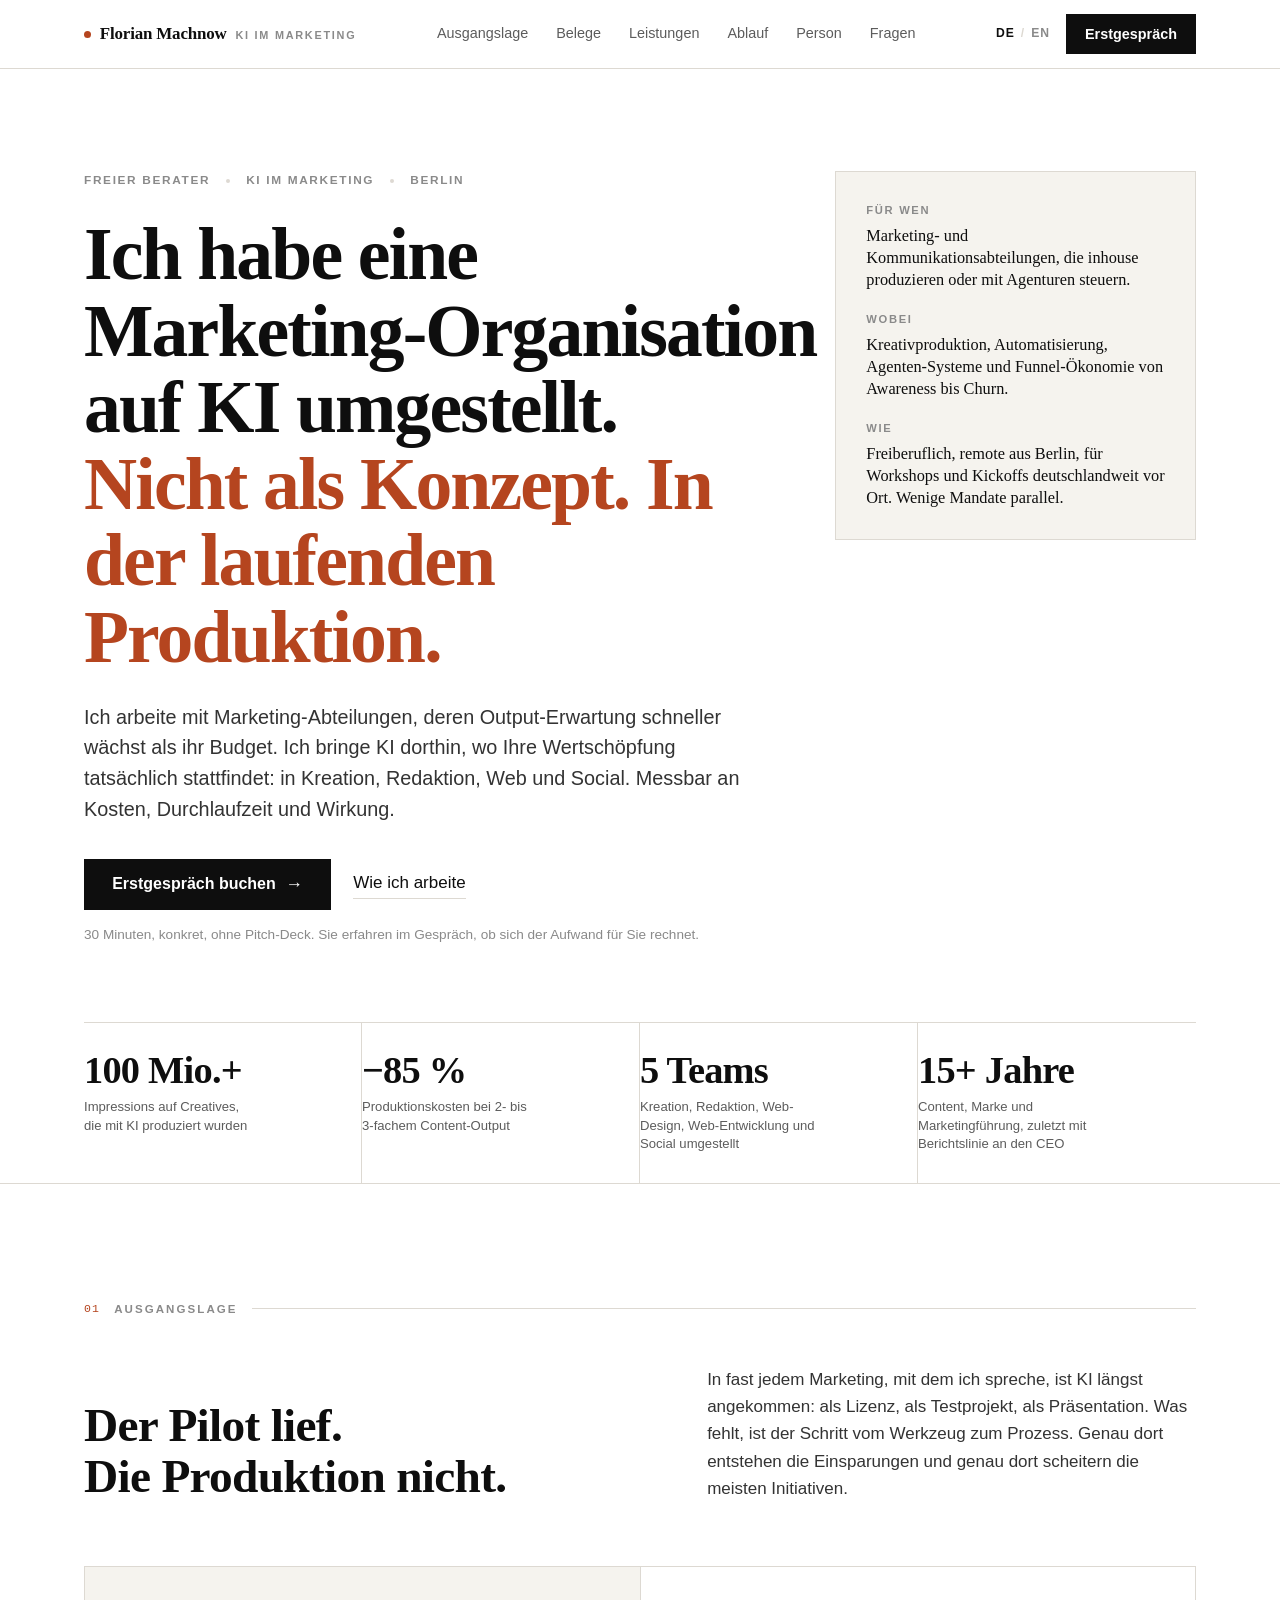
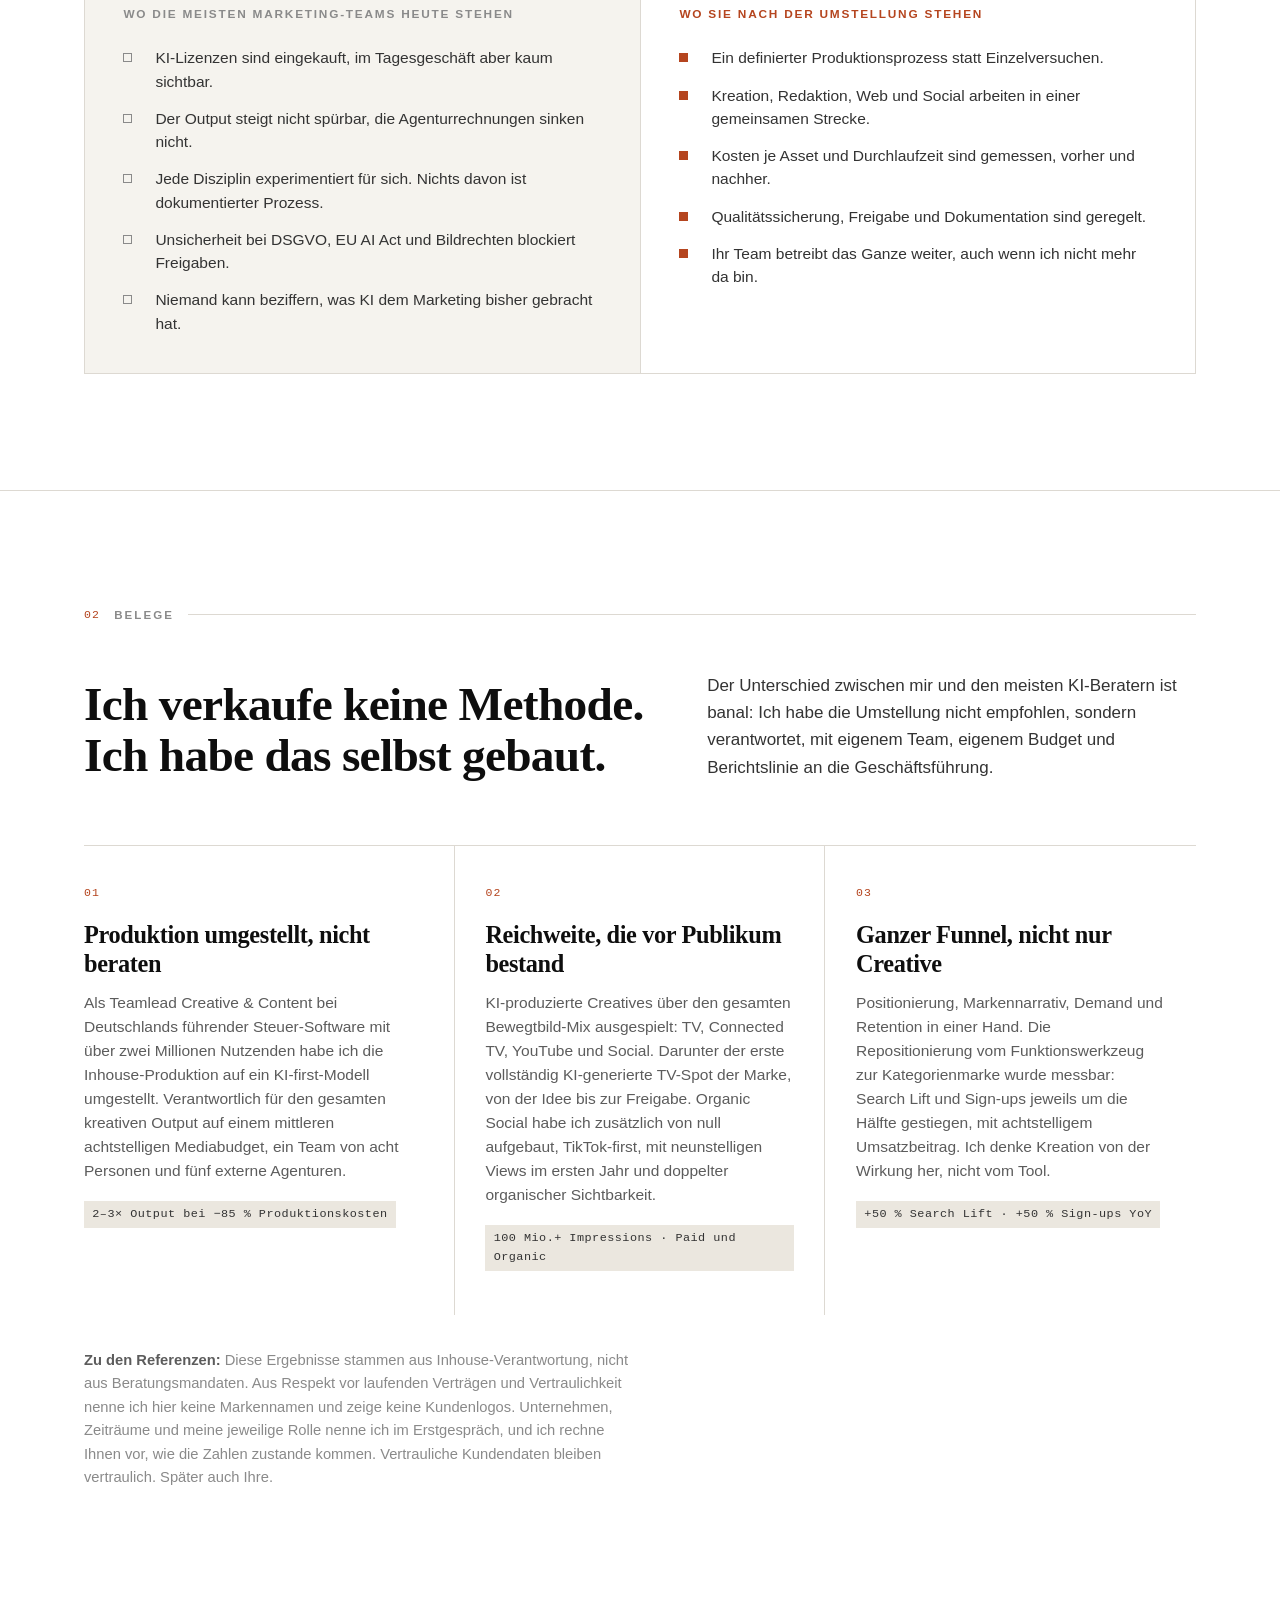
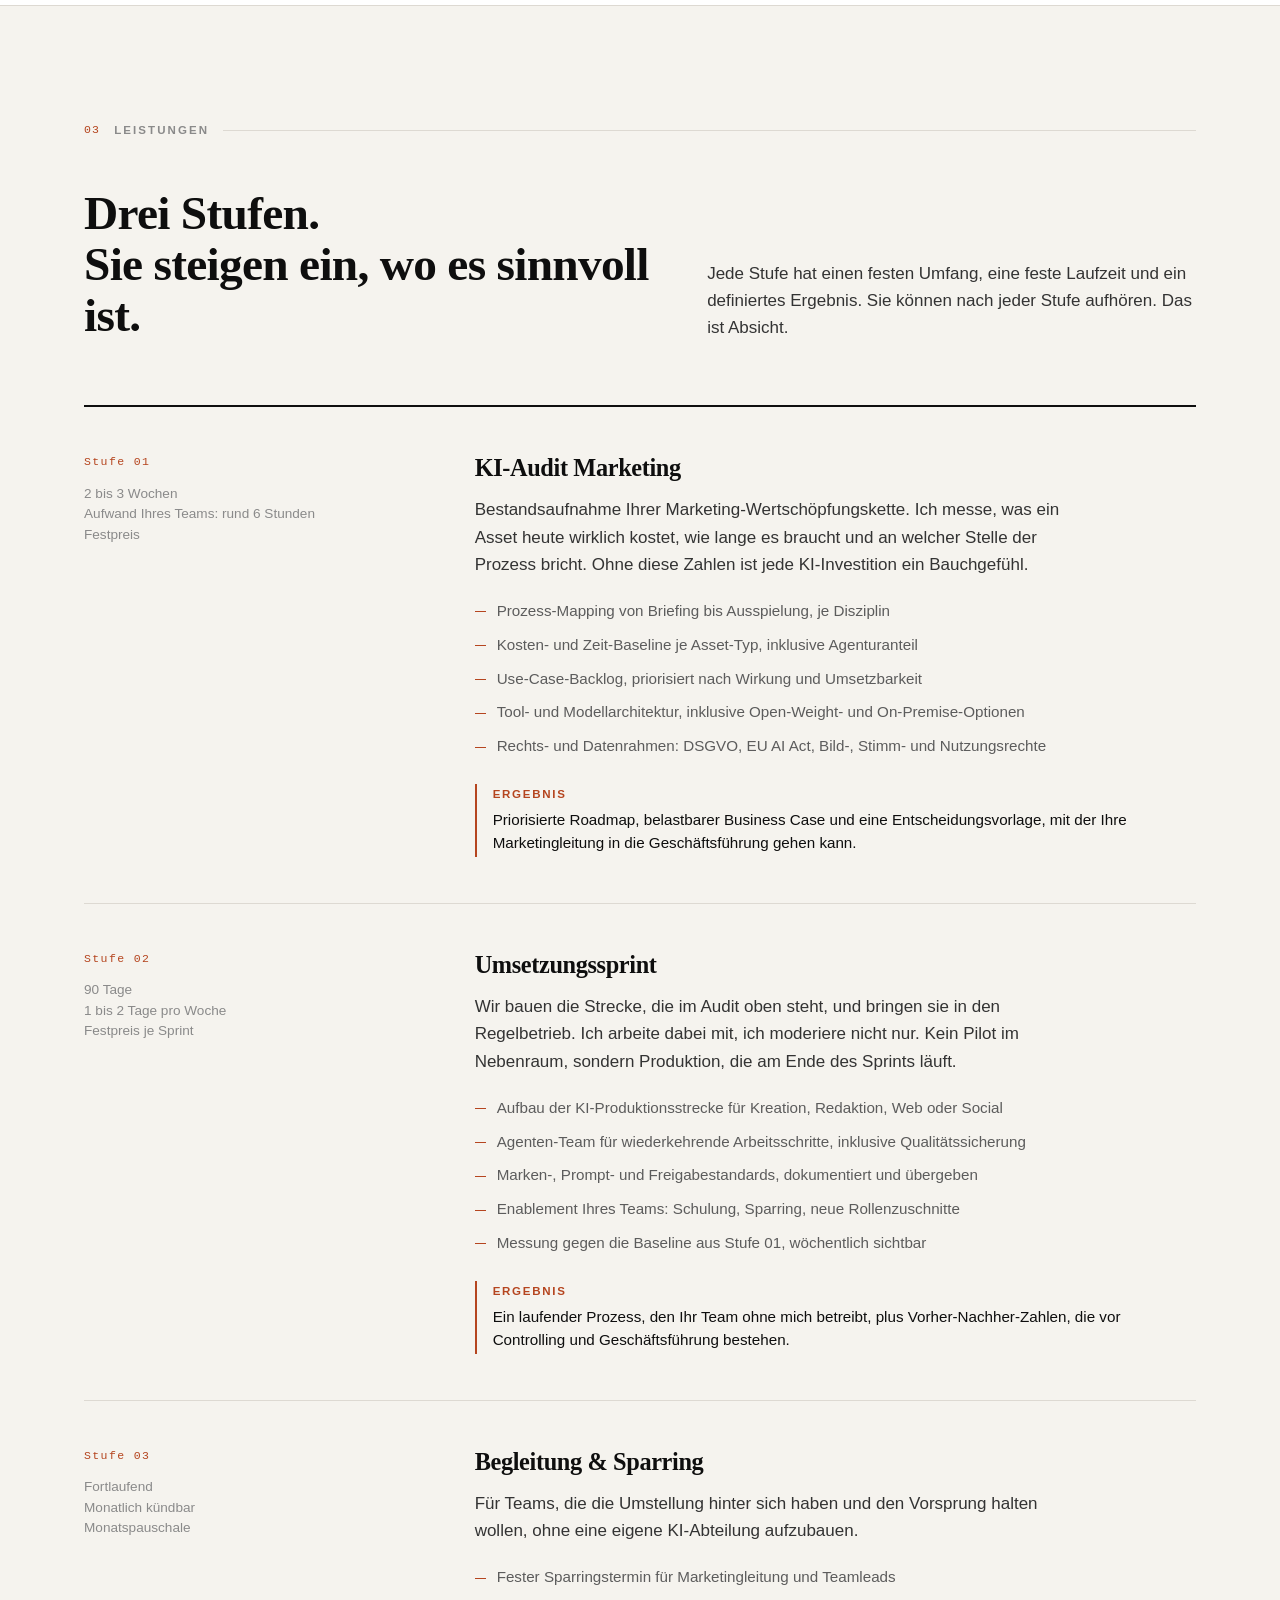
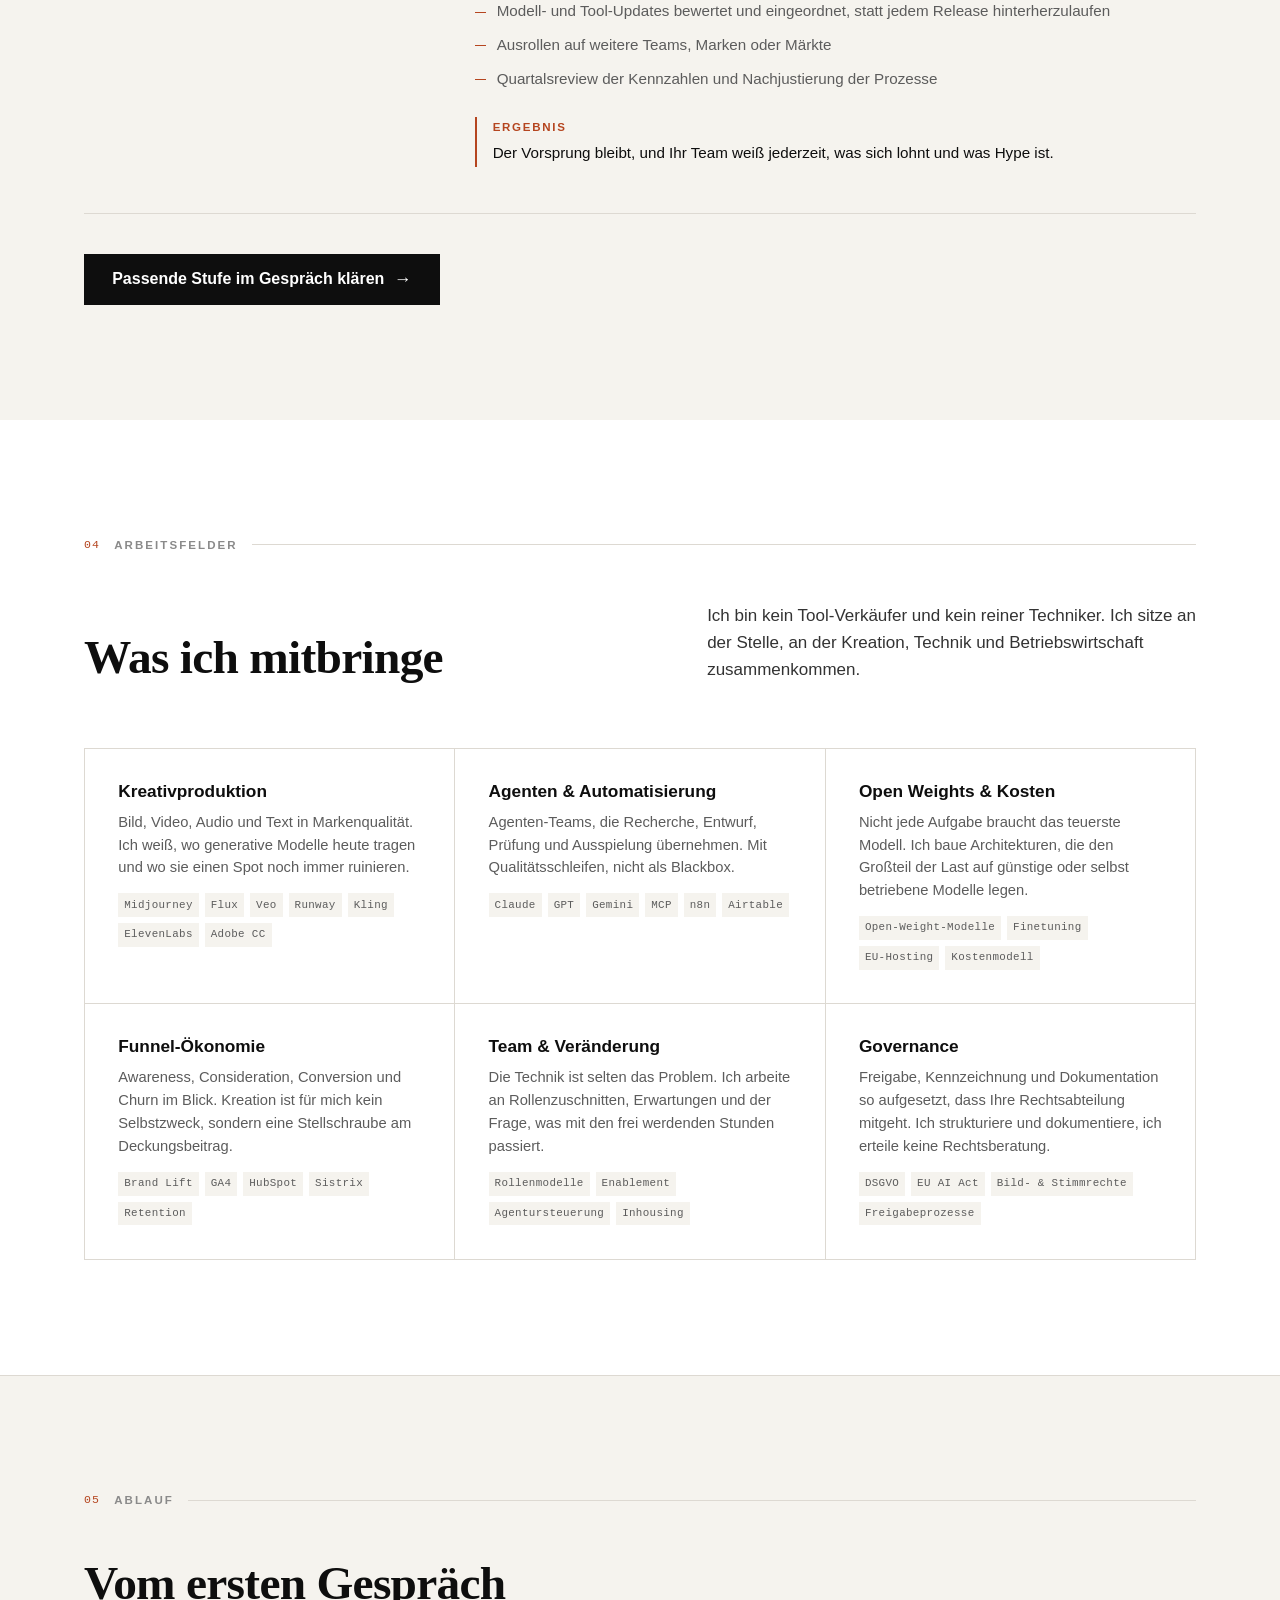
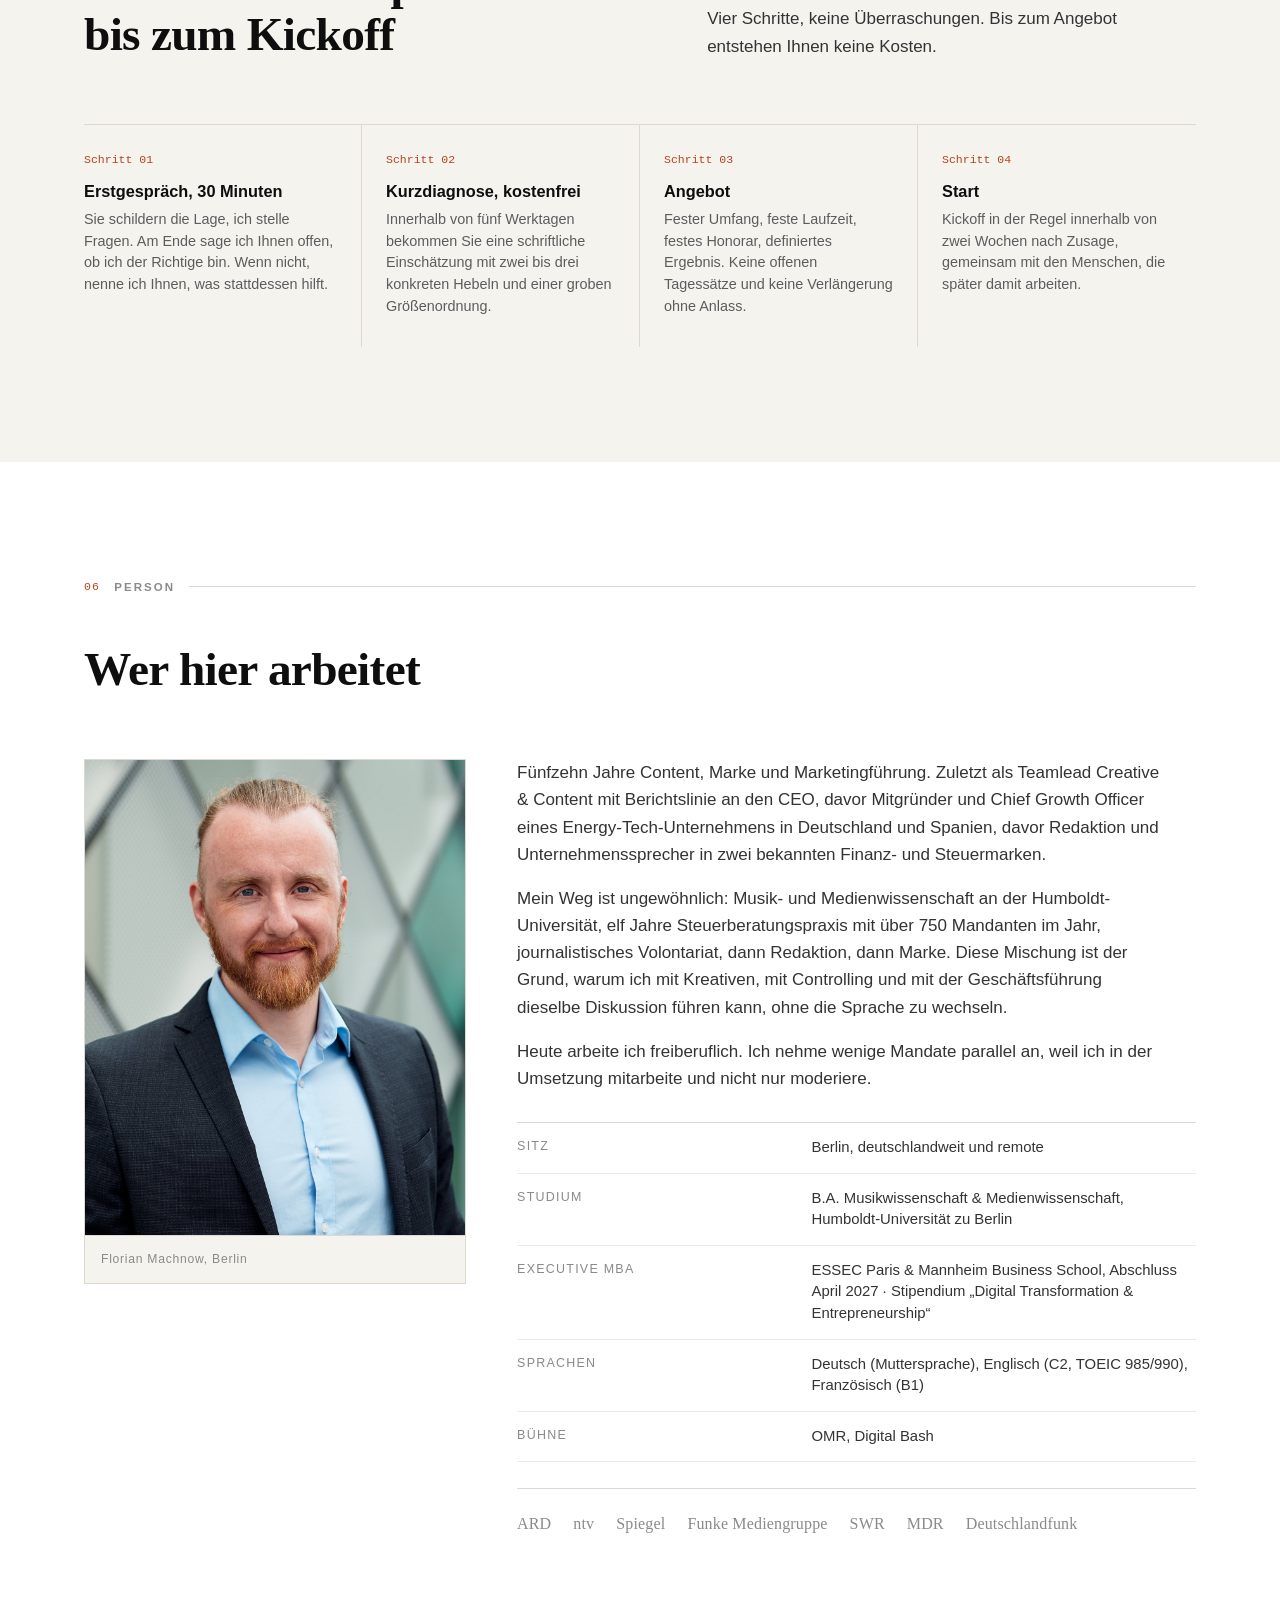
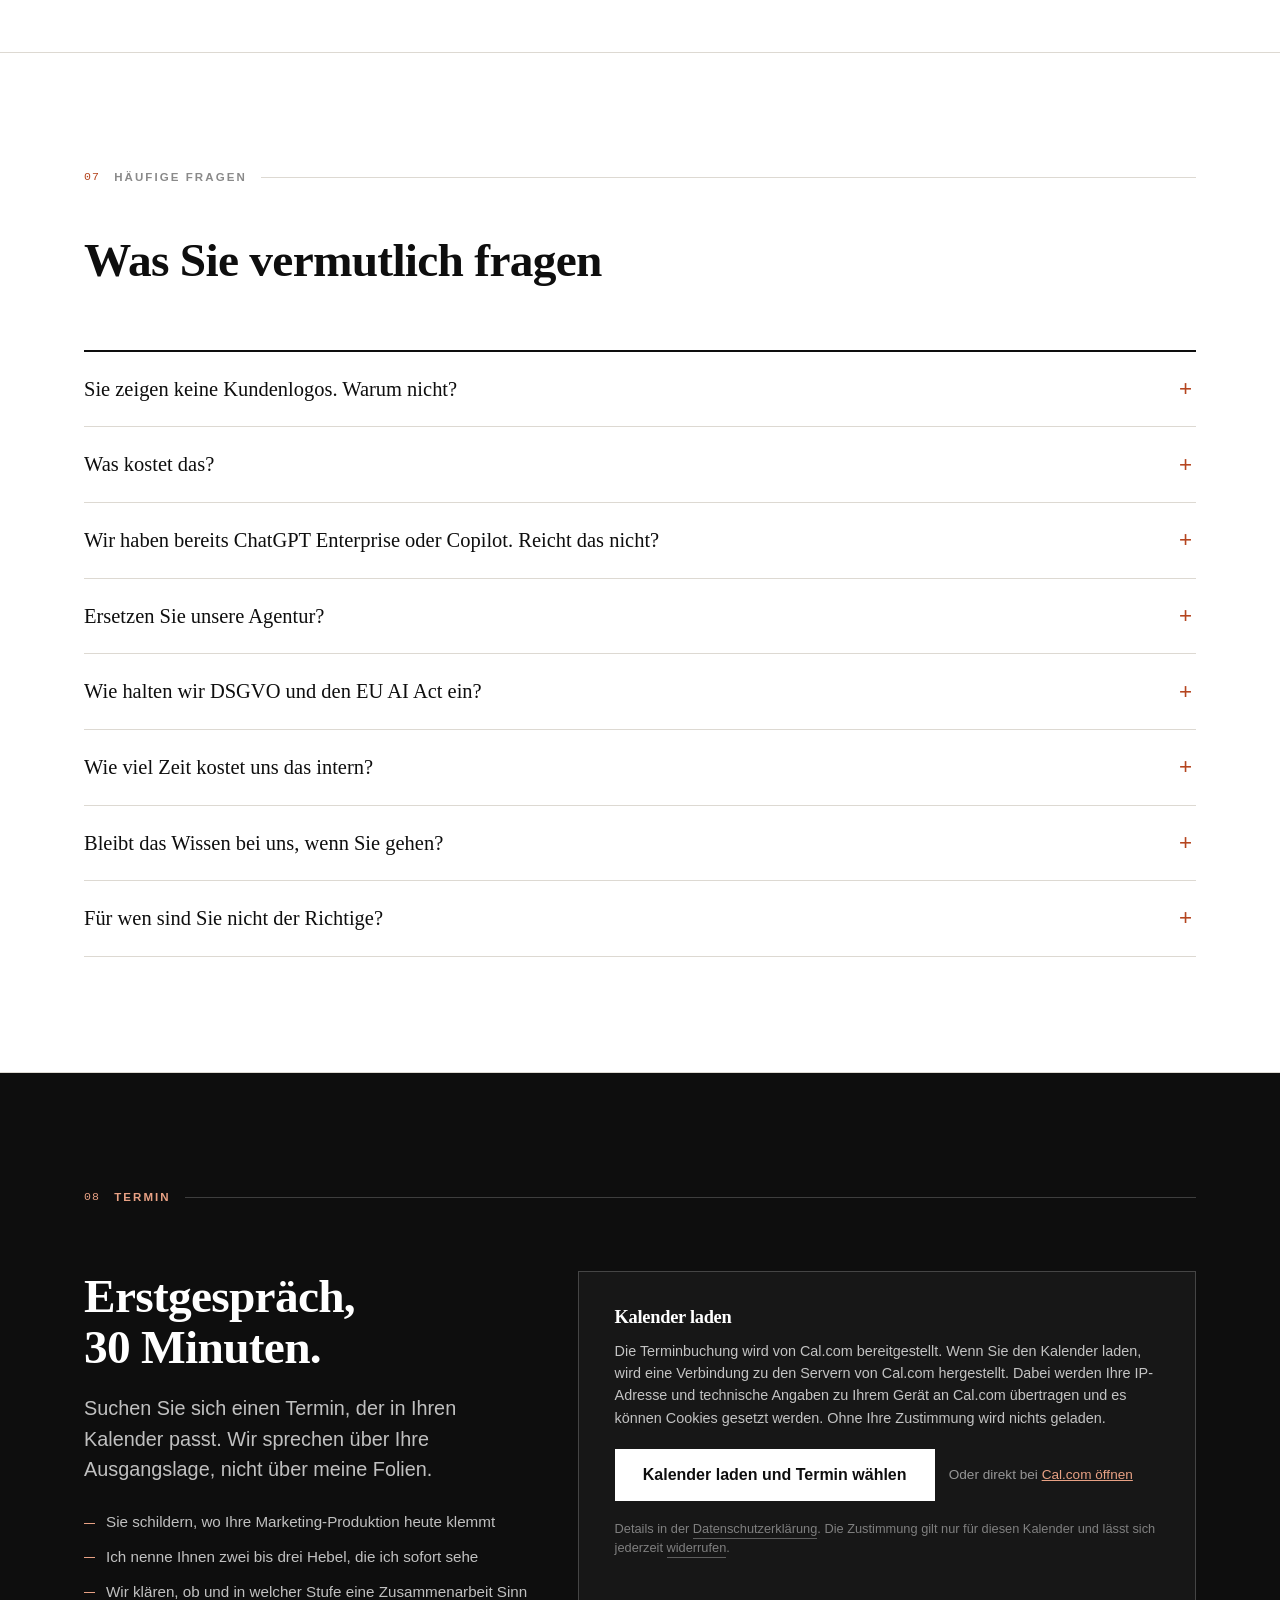
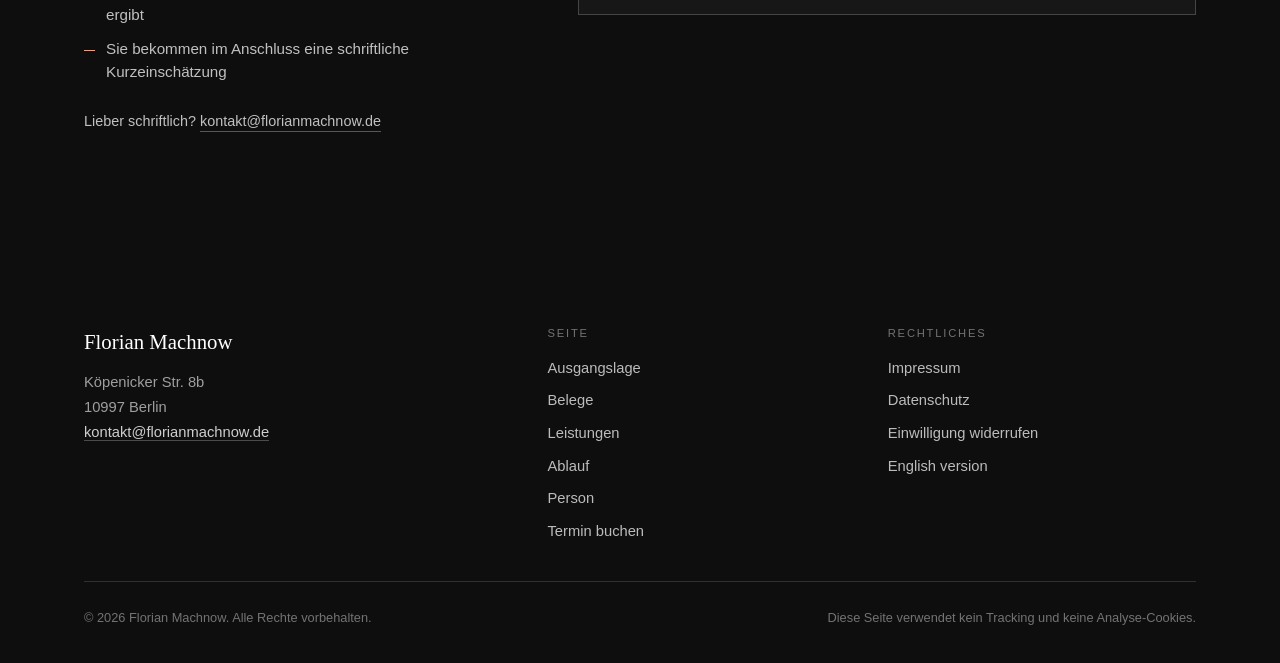
==== index.html @ 44922f39 "feat: Website florianmachnow.de" ====
<!DOCTYPE html>
<html lang="de">
<head>
<meta charset="utf-8">
<meta name="viewport" content="width=device-width, initial-scale=1">
<title>Florian Machnow · KI im Marketing. Umgesetzt, nicht empfohlen.</title>
<meta name="description" content="Freier Berater für KI im Marketing. Ich stelle Marketing-Abteilungen auf KI-Produktion um: mehr Output, geringere Produktionskosten, messbar entlang des gesamten Funnels.">
<meta name="author" content="Florian Machnow">

<!-- Diese Seite soll ausdrücklich NICHT in Suchmaschinen erscheinen. -->
<meta name="robots" content="noindex, nofollow, noarchive, nosnippet, noimageindex, noai, noimageai">
<meta name="googlebot" content="noindex, nofollow">

<meta property="og:type" content="website">
<meta property="og:locale" content="de_DE">
<meta property="og:site_name" content="Florian Machnow">
<meta property="og:title" content="Florian Machnow · KI im Marketing. Umgesetzt, nicht empfohlen.">
<meta property="og:description" content="Ich stelle Marketing-Abteilungen auf KI-Produktion um. Mehr Output, geringere Kosten, messbar.">
<meta property="og:url" content="https://florianmachnow.de/">
<meta property="og:image" content="https://florianmachnow.de/assets/img/og-image.png">
<meta name="twitter:card" content="summary_large_image">
<meta name="theme-color" content="#0E0E0E">

<link rel="icon" href="/favicon.svg" type="image/svg+xml">
<link rel="alternate icon" href="/favicon.ico" sizes="32x32">
<link rel="apple-touch-icon" href="/apple-touch-icon.png">
<link rel="manifest" href="/site.webmanifest">
<link rel="canonical" href="https://florianmachnow.de/">
<link rel="stylesheet" href="/assets/css/style.css">
</head>
<body>
<a class="skip-link" href="#main">Zum Inhalt springen</a>

<header class="site-header">
  <div class="wrap site-header__inner">
    <a class="brand" href="/">
      <span class="brand__dot" aria-hidden="true"></span>
      Florian Machnow
      <span class="brand__sub">KI im Marketing</span>
    </a>
    <nav class="nav" aria-label="Hauptnavigation">
      <a href="#lage">Ausgangslage</a>
      <a href="#belege">Belege</a>
      <a href="#leistungen">Leistungen</a>
      <a href="#ablauf">Ablauf</a>
      <a href="#person">Person</a>
      <a href="#fragen">Fragen</a>
    </nav>
    <div class="header-actions">
      <span class="lang">
        <span class="is-active">DE</span><span class="lang__sep">/</span><a href="/en/" hreflang="en">EN</a>
      </span>
      <a class="btn btn--sm" href="#termin">Erstgespräch</a>
    </div>
  </div>
</header>

<main id="main">

<!-- ============================ HERO ============================ -->
<section class="hero">
  <div class="wrap">
    <div class="hero__grid">
      <div>
        <div class="hero__meta">
          <span class="hero__meta-item">Freier Berater</span>
          <span class="hero__meta-dot" aria-hidden="true"></span>
          <span class="hero__meta-item">KI im Marketing</span>
          <span class="hero__meta-dot" aria-hidden="true"></span>
          <span class="hero__meta-item">Berlin</span>
        </div>

        <h1 class="h-display">Ich habe eine Marketing&#8209;Organisation auf KI umgestellt.<br>
          <span class="accent">Nicht als Konzept. In der laufenden Produktion.</span></h1>

        <p class="lead hero__lead">Ich arbeite mit Marketing-Abteilungen, deren Output-Erwartung schneller wächst
          als ihr Budget. Ich bringe KI dorthin, wo Ihre Wertschöpfung tatsächlich stattfindet:
          in Kreation, Redaktion, Web und Social. Messbar an Kosten, Durchlaufzeit und Wirkung.</p>

        <div class="hero__cta">
          <a class="btn" href="#termin">Erstgespräch buchen <span class="btn__arrow" aria-hidden="true">→</span></a>
          <a class="link-underline" href="#leistungen">Wie ich arbeite</a>
        </div>
        <p class="hero__cta-note">30 Minuten, konkret, ohne Pitch-Deck. Sie erfahren im Gespräch, ob sich der Aufwand für Sie rechnet.</p>
      </div>

      <aside class="hero__aside">
        <dl>
          <div>
            <dt>Für wen</dt>
            <dd>Marketing- und Kommunikationsabteilungen, die inhouse produzieren oder mit Agenturen steuern.</dd>
          </div>
          <div>
            <dt>Wobei</dt>
            <dd>Kreativproduktion, Automatisierung, Agenten-Systeme und Funnel-Ökonomie von Awareness bis Churn.</dd>
          </div>
          <div>
            <dt>Wie</dt>
            <dd>Freiberuflich, remote aus Berlin, für Workshops und Kickoffs deutschlandweit vor Ort. Wenige Mandate parallel.</dd>
          </div>
        </dl>
      </aside>
    </div>

    <!-- Proof -->
    <div class="proof">
      <div class="proof__grid">
        <div class="proof__item">
          <div class="proof__value">100 Mio.+</div>
          <p class="proof__label">Impressions auf Creatives, die mit KI produziert wurden</p>
        </div>
        <div class="proof__item">
          <div class="proof__value">&minus;85&nbsp;%</div>
          <p class="proof__label">Produktionskosten bei 2- bis 3-fachem Content-Output</p>
        </div>
        <div class="proof__item">
          <div class="proof__value">5 Teams</div>
          <p class="proof__label">Kreation, Redaktion, Web-Design, Web-Entwicklung und Social umgestellt</p>
        </div>
        <div class="proof__item">
          <div class="proof__value">15+ Jahre</div>
          <p class="proof__label">Content, Marke und Marketingführung, zuletzt mit Berichtslinie an den CEO</p>
        </div>
      </div>
    </div>
  </div>
</section>

<!-- ============================ LAGE ============================ -->
<section class="section" id="lage">
  <div class="wrap">
    <div class="section-head">
      <div class="section-head__meta">
        <span class="num">01</span>
        <span class="eyebrow eyebrow-muted">Ausgangslage</span>
        <span class="section-head__rule" aria-hidden="true"></span>
      </div>
      <h2 class="h-section">Der Pilot lief.<br>Die Produktion nicht.</h2>
      <p class="body-text">In fast jedem Marketing, mit dem ich spreche, ist KI längst angekommen:
        als Lizenz, als Testprojekt, als Präsentation. Was fehlt, ist der Schritt vom Werkzeug zum Prozess.
        Genau dort entstehen die Einsparungen und genau dort scheitern die meisten Initiativen.</p>
    </div>

    <div class="contrast">
      <div class="contrast__col contrast__col--now">
        <div class="contrast__title">Wo die meisten Marketing-Teams heute stehen</div>
        <ul class="checklist">
          <li>KI-Lizenzen sind eingekauft, im Tagesgeschäft aber kaum sichtbar.</li>
          <li>Der Output steigt nicht spürbar, die Agenturrechnungen sinken nicht.</li>
          <li>Jede Disziplin experimentiert für sich. Nichts davon ist dokumentierter Prozess.</li>
          <li>Unsicherheit bei DSGVO, EU AI Act und Bildrechten blockiert Freigaben.</li>
          <li>Niemand kann beziffern, was KI dem Marketing bisher gebracht hat.</li>
        </ul>
      </div>
      <div class="contrast__col contrast__col--next">
        <div class="contrast__title">Wo Sie nach der Umstellung stehen</div>
        <ul class="checklist checklist--next">
          <li>Ein definierter Produktionsprozess statt Einzelversuchen.</li>
          <li>Kreation, Redaktion, Web und Social arbeiten in einer gemeinsamen Strecke.</li>
          <li>Kosten je Asset und Durchlaufzeit sind gemessen, vorher und nachher.</li>
          <li>Qualitätssicherung, Freigabe und Dokumentation sind geregelt.</li>
          <li>Ihr Team betreibt das Ganze weiter, auch wenn ich nicht mehr da bin.</li>
        </ul>
      </div>
    </div>
  </div>
</section>

<!-- ============================ BELEGE ============================ -->
<section class="section" id="belege">
  <div class="wrap">
    <div class="section-head">
      <div class="section-head__meta">
        <span class="num">02</span>
        <span class="eyebrow eyebrow-muted">Belege</span>
        <span class="section-head__rule" aria-hidden="true"></span>
      </div>
      <h2 class="h-section">Ich verkaufe keine Methode.<br>Ich habe das selbst gebaut.</h2>
      <p class="body-text">Der Unterschied zwischen mir und den meisten KI-Beratern ist banal:
        Ich habe die Umstellung nicht empfohlen, sondern verantwortet, mit eigenem Team,
        eigenem Budget und Berichtslinie an die Geschäftsführung.</p>
    </div>

    <div class="cards cards--3">
      <article class="card">
        <span class="num card__num">01</span>
        <h3 class="h-card">Produktion umgestellt, nicht beraten</h3>
        <p>Als Teamlead Creative &amp; Content bei Deutschlands führender Steuer-Software mit über zwei Millionen
          Nutzenden habe ich die Inhouse-Produktion auf ein KI-first-Modell umgestellt. Verantwortlich für den
          gesamten kreativen Output auf einem mittleren achtstelligen Mediabudget, ein Team von acht Personen
          und fünf externe Agenturen.</p>
        <span class="card__kpi">2–3× Output bei −85 % Produktionskosten</span>
      </article>

      <article class="card">
        <span class="num card__num">02</span>
        <h3 class="h-card">Reichweite, die vor Publikum bestand</h3>
        <p>KI-produzierte Creatives über den gesamten Bewegtbild-Mix ausgespielt: TV, Connected TV, YouTube
          und Social. Darunter der erste vollständig KI-generierte TV-Spot der Marke, von der Idee bis zur
          Freigabe. Organic Social habe ich zusätzlich von null aufgebaut, TikTok-first, mit neunstelligen
          Views im ersten Jahr und doppelter organischer Sichtbarkeit.</p>
        <span class="card__kpi">100 Mio.+ Impressions · Paid und Organic</span>
      </article>

      <article class="card">
        <span class="num card__num">03</span>
        <h3 class="h-card">Ganzer Funnel, nicht nur Creative</h3>
        <p>Positionierung, Markennarrativ, Demand und Retention in einer Hand. Die Repositionierung vom
          Funktionswerkzeug zur Kategorienmarke wurde messbar: Search Lift und Sign-ups jeweils um die Hälfte
          gestiegen, mit achtstelligem Umsatzbeitrag. Ich denke Kreation von der Wirkung her, nicht vom Tool.</p>
        <span class="card__kpi">+50 % Search Lift · +50 % Sign-ups YoY</span>
      </article>
    </div>

    <p class="body-text" style="margin-top:34px;font-size:.92rem;color:var(--ink-40)">
      <strong style="color:var(--ink-60)">Zu den Referenzen:</strong>
      Diese Ergebnisse stammen aus Inhouse-Verantwortung, nicht aus Beratungsmandaten. Aus Respekt vor
      laufenden Verträgen und Vertraulichkeit nenne ich hier keine Markennamen und zeige keine Kundenlogos.
      Unternehmen, Zeiträume und meine jeweilige Rolle nenne ich im Erstgespräch, und ich rechne Ihnen vor,
      wie die Zahlen zustande kommen. Vertrauliche Kundendaten bleiben vertraulich. Später auch Ihre.
    </p>
  </div>
</section>

<!-- ============================ LEISTUNGEN ============================ -->
<section class="section section--sand" id="leistungen">
  <div class="wrap">
    <div class="section-head">
      <div class="section-head__meta">
        <span class="num">03</span>
        <span class="eyebrow eyebrow-muted">Leistungen</span>
        <span class="section-head__rule" aria-hidden="true"></span>
      </div>
      <h2 class="h-section">Drei Stufen.<br>Sie steigen ein, wo es sinnvoll ist.</h2>
      <p class="body-text">Jede Stufe hat einen festen Umfang, eine feste Laufzeit und ein definiertes Ergebnis.
        Sie können nach jeder Stufe aufhören. Das ist Absicht.</p>
    </div>

    <div class="tiers">

      <article class="tier">
        <div class="tier__aside">
          <span class="tier__stage">Stufe 01</span>
          <p class="tier__meta">2 bis 3 Wochen<br>Aufwand Ihres Teams: rund 6 Stunden<br>Festpreis</p>
        </div>
        <div>
          <h3 class="h-card">KI-Audit Marketing</h3>
          <p class="tier__desc">Bestandsaufnahme Ihrer Marketing-Wertschöpfungskette. Ich messe, was ein Asset heute
            wirklich kostet, wie lange es braucht und an welcher Stelle der Prozess bricht. Ohne diese Zahlen ist
            jede KI-Investition ein Bauchgefühl.</p>
          <ul class="tier__list">
            <li>Prozess-Mapping von Briefing bis Ausspielung, je Disziplin</li>
            <li>Kosten- und Zeit-Baseline je Asset-Typ, inklusive Agenturanteil</li>
            <li>Use-Case-Backlog, priorisiert nach Wirkung und Umsetzbarkeit</li>
            <li>Tool- und Modellarchitektur, inklusive Open-Weight- und On-Premise-Optionen</li>
            <li>Rechts- und Datenrahmen: DSGVO, EU AI Act, Bild-, Stimm- und Nutzungsrechte</li>
          </ul>
          <div class="tier__out">
            <strong>Ergebnis</strong>
            Priorisierte Roadmap, belastbarer Business Case und eine Entscheidungsvorlage,
            mit der Ihre Marketingleitung in die Geschäftsführung gehen kann.
          </div>
        </div>
      </article>

      <article class="tier">
        <div class="tier__aside">
          <span class="tier__stage">Stufe 02</span>
          <p class="tier__meta">90 Tage<br>1 bis 2 Tage pro Woche<br>Festpreis je Sprint</p>
        </div>
        <div>
          <h3 class="h-card">Umsetzungssprint</h3>
          <p class="tier__desc">Wir bauen die Strecke, die im Audit oben steht, und bringen sie in den Regelbetrieb.
            Ich arbeite dabei mit, ich moderiere nicht nur. Kein Pilot im Nebenraum, sondern Produktion, die am
            Ende des Sprints läuft.</p>
          <ul class="tier__list">
            <li>Aufbau der KI-Produktionsstrecke für Kreation, Redaktion, Web oder Social</li>
            <li>Agenten-Team für wiederkehrende Arbeitsschritte, inklusive Qualitätssicherung</li>
            <li>Marken-, Prompt- und Freigabestandards, dokumentiert und übergeben</li>
            <li>Enablement Ihres Teams: Schulung, Sparring, neue Rollenzuschnitte</li>
            <li>Messung gegen die Baseline aus Stufe 01, wöchentlich sichtbar</li>
          </ul>
          <div class="tier__out">
            <strong>Ergebnis</strong>
            Ein laufender Prozess, den Ihr Team ohne mich betreibt, plus Vorher-Nachher-Zahlen,
            die vor Controlling und Geschäftsführung bestehen.
          </div>
        </div>
      </article>

      <article class="tier">
        <div class="tier__aside">
          <span class="tier__stage">Stufe 03</span>
          <p class="tier__meta">Fortlaufend<br>Monatlich kündbar<br>Monatspauschale</p>
        </div>
        <div>
          <h3 class="h-card">Begleitung &amp; Sparring</h3>
          <p class="tier__desc">Für Teams, die die Umstellung hinter sich haben und den Vorsprung halten wollen,
            ohne eine eigene KI-Abteilung aufzubauen.</p>
          <ul class="tier__list">
            <li>Fester Sparringstermin für Marketingleitung und Teamleads</li>
            <li>Modell- und Tool-Updates bewertet und eingeordnet, statt jedem Release hinterherzulaufen</li>
            <li>Ausrollen auf weitere Teams, Marken oder Märkte</li>
            <li>Quartalsreview der Kennzahlen und Nachjustierung der Prozesse</li>
          </ul>
          <div class="tier__out">
            <strong>Ergebnis</strong>
            Der Vorsprung bleibt, und Ihr Team weiß jederzeit, was sich lohnt und was Hype ist.
          </div>
        </div>
      </article>

    </div>

    <div style="margin-top:40px">
      <a class="btn" href="#termin">Passende Stufe im Gespräch klären <span class="btn__arrow" aria-hidden="true">→</span></a>
    </div>
  </div>
</section>

<!-- ============================ ARBEITSFELDER ============================ -->
<section class="section" id="felder">
  <div class="wrap">
    <div class="section-head">
      <div class="section-head__meta">
        <span class="num">04</span>
        <span class="eyebrow eyebrow-muted">Arbeitsfelder</span>
        <span class="section-head__rule" aria-hidden="true"></span>
      </div>
      <h2 class="h-section">Was ich mitbringe</h2>
      <p class="body-text">Ich bin kein Tool-Verkäufer und kein reiner Techniker. Ich sitze an der Stelle,
        an der Kreation, Technik und Betriebswirtschaft zusammenkommen.</p>
    </div>

    <div class="grid-skills">
      <div class="skill">
        <h3>Kreativproduktion</h3>
        <p>Bild, Video, Audio und Text in Markenqualität. Ich weiß, wo generative Modelle heute tragen und wo
          sie einen Spot noch immer ruinieren.</p>
        <div class="skill__tags">
          <span class="tag">Midjourney</span><span class="tag">Flux</span><span class="tag">Veo</span>
          <span class="tag">Runway</span><span class="tag">Kling</span><span class="tag">ElevenLabs</span>
          <span class="tag">Adobe CC</span>
        </div>
      </div>
      <div class="skill">
        <h3>Agenten &amp; Automatisierung</h3>
        <p>Agenten-Teams, die Recherche, Entwurf, Prüfung und Ausspielung übernehmen. Mit Qualitätsschleifen,
          nicht als Blackbox.</p>
        <div class="skill__tags">
          <span class="tag">Claude</span><span class="tag">GPT</span><span class="tag">Gemini</span>
          <span class="tag">MCP</span><span class="tag">n8n</span><span class="tag">Airtable</span>
        </div>
      </div>
      <div class="skill">
        <h3>Open Weights &amp; Kosten</h3>
        <p>Nicht jede Aufgabe braucht das teuerste Modell. Ich baue Architekturen, die den Großteil der Last auf
          günstige oder selbst betriebene Modelle legen.</p>
        <div class="skill__tags">
          <span class="tag">Open-Weight-Modelle</span><span class="tag">Finetuning</span>
          <span class="tag">EU-Hosting</span><span class="tag">Kostenmodell</span>
        </div>
      </div>
      <div class="skill">
        <h3>Funnel-Ökonomie</h3>
        <p>Awareness, Consideration, Conversion und Churn im Blick. Kreation ist für mich kein Selbstzweck,
          sondern eine Stellschraube am Deckungsbeitrag.</p>
        <div class="skill__tags">
          <span class="tag">Brand Lift</span><span class="tag">GA4</span><span class="tag">HubSpot</span>
          <span class="tag">Sistrix</span><span class="tag">Retention</span>
        </div>
      </div>
      <div class="skill">
        <h3>Team &amp; Veränderung</h3>
        <p>Die Technik ist selten das Problem. Ich arbeite an Rollenzuschnitten, Erwartungen und der Frage,
          was mit den frei werdenden Stunden passiert.</p>
        <div class="skill__tags">
          <span class="tag">Rollenmodelle</span><span class="tag">Enablement</span>
          <span class="tag">Agentursteuerung</span><span class="tag">Inhousing</span>
        </div>
      </div>
      <div class="skill">
        <h3>Governance</h3>
        <p>Freigabe, Kennzeichnung und Dokumentation so aufgesetzt, dass Ihre Rechtsabteilung mitgeht.
          Ich strukturiere und dokumentiere, ich erteile keine Rechtsberatung.</p>
        <div class="skill__tags">
          <span class="tag">DSGVO</span><span class="tag">EU AI Act</span>
          <span class="tag">Bild- &amp; Stimmrechte</span><span class="tag">Freigabeprozesse</span>
        </div>
      </div>
    </div>
  </div>
</section>

<!-- ============================ ABLAUF ============================ -->
<section class="section section--sand" id="ablauf">
  <div class="wrap">
    <div class="section-head">
      <div class="section-head__meta">
        <span class="num">05</span>
        <span class="eyebrow eyebrow-muted">Ablauf</span>
        <span class="section-head__rule" aria-hidden="true"></span>
      </div>
      <h2 class="h-section">Vom ersten Gespräch<br>bis zum Kickoff</h2>
      <p class="body-text">Vier Schritte, keine Überraschungen. Bis zum Angebot entstehen Ihnen keine Kosten.</p>
    </div>

    <div class="steps">
      <div class="step">
        <span class="step__n">Schritt 01</span>
        <h3>Erstgespräch, 30 Minuten</h3>
        <p>Sie schildern die Lage, ich stelle Fragen. Am Ende sage ich Ihnen offen, ob ich der Richtige bin.
          Wenn nicht, nenne ich Ihnen, was stattdessen hilft.</p>
      </div>
      <div class="step">
        <span class="step__n">Schritt 02</span>
        <h3>Kurzdiagnose, kostenfrei</h3>
        <p>Innerhalb von fünf Werktagen bekommen Sie eine schriftliche Einschätzung mit zwei bis drei
          konkreten Hebeln und einer groben Größenordnung.</p>
      </div>
      <div class="step">
        <span class="step__n">Schritt 03</span>
        <h3>Angebot</h3>
        <p>Fester Umfang, feste Laufzeit, festes Honorar, definiertes Ergebnis. Keine offenen Tagessätze
          und keine Verlängerung ohne Anlass.</p>
      </div>
      <div class="step">
        <span class="step__n">Schritt 04</span>
        <h3>Start</h3>
        <p>Kickoff in der Regel innerhalb von zwei Wochen nach Zusage, gemeinsam mit den Menschen,
          die später damit arbeiten.</p>
      </div>
    </div>
  </div>
</section>

<!-- ============================ PERSON ============================ -->
<section class="section" id="person">
  <div class="wrap">
    <div class="section-head">
      <div class="section-head__meta">
        <span class="num">06</span>
        <span class="eyebrow eyebrow-muted">Person</span>
        <span class="section-head__rule" aria-hidden="true"></span>
      </div>
      <h2 class="h-section">Wer hier arbeitet</h2>
    </div>

    <div class="about">
      <figure class="portrait">
        <img src="/assets/img/florian-machnow.jpg" alt="Porträt von Florian Machnow" width="800" height="1000">
        <figcaption class="portrait__cap">Florian Machnow, Berlin</figcaption>
      </figure>

      <div>
        <p class="body-text">Fünfzehn Jahre Content, Marke und Marketingführung. Zuletzt als Teamlead Creative
          &amp; Content mit Berichtslinie an den CEO, davor Mitgründer und Chief Growth Officer eines
          Energy-Tech-Unternehmens in Deutschland und Spanien, davor Redaktion und Unternehmenssprecher
          in zwei bekannten Finanz- und Steuermarken.</p>
        <p class="body-text">Mein Weg ist ungewöhnlich: Musik- und Medienwissenschaft an der
          Humboldt-Universität, elf Jahre Steuerberatungspraxis mit über 750 Mandanten im Jahr,
          journalistisches Volontariat, dann Redaktion, dann Marke. Diese Mischung ist der Grund, warum ich
          mit Kreativen, mit Controlling und mit der Geschäftsführung dieselbe Diskussion führen kann,
          ohne die Sprache zu wechseln.</p>
        <p class="body-text">Heute arbeite ich freiberuflich. Ich nehme wenige Mandate parallel an, weil ich
          in der Umsetzung mitarbeite und nicht nur moderiere.</p>

        <dl class="about__facts">
          <div class="fact"><dt>Sitz</dt><dd>Berlin, deutschlandweit und remote</dd></div>
          <div class="fact"><dt>Studium</dt><dd>B.A. Musikwissenschaft &amp; Medienwissenschaft, Humboldt-Universität zu Berlin</dd></div>
          <div class="fact"><dt>Executive MBA</dt><dd>ESSEC Paris &amp; Mannheim Business School, Abschluss April 2027 · Stipendium „Digital Transformation &amp; Entrepreneurship“</dd></div>
          <div class="fact"><dt>Sprachen</dt><dd>Deutsch (Muttersprache), Englisch (C2, TOEIC 985/990), Französisch (B1)</dd></div>
          <div class="fact"><dt>Bühne</dt><dd>OMR, Digital Bash</dd></div>
        </dl>

        <div class="logo-row" aria-label="Auswahl an Medien, für die ich als Experte gesprochen habe">
          <span>ARD</span><span>ntv</span><span>Spiegel</span><span>Funke Mediengruppe</span>
          <span>SWR</span><span>MDR</span><span>Deutschlandfunk</span>
        </div>
      </div>
    </div>
  </div>
</section>

<!-- ============================ FAQ ============================ -->
<section class="section" id="fragen">
  <div class="wrap">
    <div class="section-head">
      <div class="section-head__meta">
        <span class="num">07</span>
        <span class="eyebrow eyebrow-muted">Häufige Fragen</span>
        <span class="section-head__rule" aria-hidden="true"></span>
      </div>
      <h2 class="h-section">Was Sie vermutlich fragen</h2>
    </div>

    <div class="faq">
      <details>
        <summary>Sie zeigen keine Kundenlogos. Warum nicht?</summary>
        <div class="faq__answer">
          <p>Weil ich ehrlich bleiben will. Ich bin seit kurzem selbstständig. Meine Ergebnisse stammen aus
            Inhouse-Verantwortung, nicht aus Beratungsmandaten, und die betreffenden Unternehmen haben mir
            keine Werbefreigabe erteilt. Ein Logo-Teppich wäre schlicht gelogen.</p>
          <p>Was ich stattdessen tue: Ich nenne Unternehmen, Zeiträume und meine Rolle im Erstgespräch und
            rechne Ihnen die Herleitung jeder Zahl vor. Was ich nicht tue, ist vertrauliche Kundendaten
            offenlegen. Genau diese Zurückhaltung dürfen Sie später auch für Ihr eigenes Projekt erwarten.
            Wer prüfen möchte, bekommt Kontakte aus meinem beruflichen Umfeld.</p>
        </div>
      </details>

      <details>
        <summary>Was kostet das?</summary>
        <div class="faq__answer">
          <p>Ich arbeite mit Festpreisen je Stufe, nicht mit offenen Tagessätzen. Die Größenordnung nenne ich
            offen im Erstgespräch, sobald ich weiß, wie groß Ihr Team ist und wie viele Disziplinen betroffen sind.</p>
          <p>Was ich nicht mache: ein Honorar nennen, bevor ich den Umfang kenne. Das wäre eine Zahl ohne Inhalt.</p>
        </div>
      </details>

      <details>
        <summary>Wir haben bereits ChatGPT Enterprise oder Copilot. Reicht das nicht?</summary>
        <div class="faq__answer">
          <p>Eine Lizenz ist kein Prozess. In fast jedem Team, das ich sehe, nutzen einzelne Personen die Tools gut
            und der Rest gar nicht. Der Output der Abteilung ändert sich dadurch nicht.</p>
          <p>Der Sprung entsteht erst, wenn Arbeitsschritte neu geschnitten, Qualitätsschleifen definiert und
            Freigaben geregelt sind. Genau daran arbeite ich, mit den Werkzeugen, die Sie ohnehin haben.</p>
        </div>
      </details>

      <details>
        <summary>Ersetzen Sie unsere Agentur?</summary>
        <div class="faq__answer">
          <p>Nein. Ich bewerte, welche Leistung intern schneller und günstiger entsteht und welche extern
            besser aufgehoben ist. In der Regel bleibt die Agentur, verschiebt sich aber weg von der Produktion
            hin zu Konzept und Spitzenleistung.</p>
          <p>Ich habe fünf Agenturen gesteuert und weiß, wie beide Seiten rechnen.</p>
        </div>
      </details>

      <details>
        <summary>Wie halten wir DSGVO und den EU AI Act ein?</summary>
        <div class="faq__answer">
          <p>Indem wir es von Anfang an mitplanen statt hinterher zu reparieren. Ich arbeite bevorzugt mit
            Modellen, die sich in Europa betreiben lassen, trenne personenbezogene Daten aus den Workflows
            und dokumentiere, welches Modell an welcher Stelle welche Daten sieht.</p>
          <p>Ich bin kein Rechtsanwalt und erteile keine Rechtsberatung. Ich liefere die Struktur und die
            Dokumentation, mit der Ihre Rechtsabteilung oder Ihr Datenschutzbeauftragter arbeiten kann.</p>
        </div>
      </details>

      <details>
        <summary>Wie viel Zeit kostet uns das intern?</summary>
        <div class="faq__answer">
          <p>Im Audit rund sechs Stunden verteilt auf Ihr Team, im Wesentlichen Interviews und
            Datenzugang. Im Umsetzungssprint arbeiten die betroffenen Personen an ihren echten Aufgaben,
            nur eben anders. Zusätzliche Workshops halte ich bewusst kurz.</p>
        </div>
      </details>

      <details>
        <summary>Bleibt das Wissen bei uns, wenn Sie gehen?</summary>
        <div class="faq__answer">
          <p>Das ist der Zweck der Übung. Prozesse, Prompts, Standards und Betriebsanleitungen gehören Ihnen
            und liegen am Ende in Ihren Systemen. Ein Mandat, das Abhängigkeit erzeugt, wäre für Sie ein
            schlechtes Geschäft und für mich kein gutes Geschäftsmodell.</p>
        </div>
      </details>

      <details>
        <summary>Für wen sind Sie nicht der Richtige?</summary>
        <div class="faq__answer">
          <p>Für alle, die eine Keynote suchen, eine fertige Software kaufen wollen oder erwarten, dass KI in
            vier Wochen ein Personalproblem löst. Ebenso wenig passe ich, wenn im Haus niemand die
            Verantwortung für die Umstellung übernehmen will. Ohne eine interne Person, die das trägt,
            versandet jedes Projekt, auch meines.</p>
        </div>
      </details>
    </div>
  </div>
</section>

<!-- ============================ TERMIN ============================ -->
<section class="section section--ink" id="termin">
  <div class="wrap">
    <div class="section-head">
      <div class="section-head__meta">
        <span class="num" style="color:#E8A184">08</span>
        <span class="eyebrow">Termin</span>
        <span class="section-head__rule" style="background:rgba(255,255,255,.2)" aria-hidden="true"></span>
      </div>
    </div>

    <div class="booking">
      <div>
        <h2 class="h-section" style="color:#fff;margin-bottom:20px">Erstgespräch,<br>30 Minuten.</h2>
        <p class="lead">Suchen Sie sich einen Termin, der in Ihren Kalender passt. Wir sprechen über Ihre
          Ausgangslage, nicht über meine Folien.</p>
        <ul class="booking__list">
          <li>Sie schildern, wo Ihre Marketing-Produktion heute klemmt</li>
          <li>Ich nenne Ihnen zwei bis drei Hebel, die ich sofort sehe</li>
          <li>Wir klären, ob und in welcher Stufe eine Zusammenarbeit Sinn ergibt</li>
          <li>Sie bekommen im Anschluss eine schriftliche Kurzeinschätzung</li>
        </ul>
        <p style="margin-top:26px;font-size:.9rem">
          Lieber schriftlich?
          <a class="link-underline" href="mailto:kontakt@florianmachnow.de?subject=Anfrage%20%C3%BCber%20florianmachnow.de">kontakt@florianmachnow.de</a>
        </p>
      </div>

      <div>
        <!-- Consent-Gate: Der Kalender lädt erst nach aktiver Zustimmung. -->
        <div class="consent" id="cal-consent">
          <h3>Kalender laden</h3>
          <p>Die Terminbuchung wird von Cal.com bereitgestellt. Wenn Sie den Kalender laden, wird eine
            Verbindung zu den Servern von Cal.com hergestellt. Dabei werden Ihre IP-Adresse und technische
            Angaben zu Ihrem Gerät an Cal.com übertragen und es können Cookies gesetzt werden.
            Ohne Ihre Zustimmung wird nichts geladen.</p>
          <div class="consent__actions">
            <button class="btn" id="cal-accept" type="button">Kalender laden und Termin wählen</button>
            <span class="consent__fallback">
              Oder direkt bei
              <a href="https://cal.com/florian-machnow-cmykql/30min" target="_blank" rel="noopener noreferrer">Cal.com öffnen</a>
            </span>
          </div>
          <p style="margin-top:18px;font-size:.8rem;color:rgba(255,255,255,.45)">
            Details in der <a class="link-underline" href="/datenschutz.html">Datenschutzerklärung</a>.
            Die Zustimmung gilt nur für diesen Kalender und lässt sich jederzeit
            <a class="link-underline" href="#termin" data-consent-revoke>widerrufen</a>.
          </p>
        </div>

        <div id="cal-embed" role="region" aria-label="Terminbuchung"></div>
      </div>
    </div>
  </div>
</section>

</main>

<footer class="site-footer">
  <div class="wrap">
    <div class="footer__grid">
      <div>
        <div class="footer__brand">Florian Machnow</div>
        <address class="footer__addr">
          Köpenicker Str. 8b<br>
          10997 Berlin<br>
          <a href="mailto:kontakt@florianmachnow.de">kontakt@florianmachnow.de</a>
        </address>
      </div>
      <div>
        <div class="footer__title">Seite</div>
        <ul class="footer__links">
          <li><a href="#lage">Ausgangslage</a></li>
          <li><a href="#belege">Belege</a></li>
          <li><a href="#leistungen">Leistungen</a></li>
          <li><a href="#ablauf">Ablauf</a></li>
          <li><a href="#person">Person</a></li>
          <li><a href="#termin">Termin buchen</a></li>
        </ul>
      </div>
      <div>
        <div class="footer__title">Rechtliches</div>
        <ul class="footer__links">
          <li><a href="/impressum.html">Impressum</a></li>
          <li><a href="/datenschutz.html">Datenschutz</a></li>
          <li><a href="#termin" data-consent-revoke>Einwilligung widerrufen</a></li>
          <li><a href="/en/">English version</a></li>
        </ul>
      </div>
    </div>
    <div class="footer__bottom">
      <span>&copy; <span data-year>2026</span> Florian Machnow. Alle Rechte vorbehalten.</span>
      <span>Diese Seite verwendet kein Tracking und keine Analyse-Cookies.</span>
    </div>
  </div>
</footer>

<script src="/assets/js/main.js" defer></script>
</body>
</html>
---- assets/css/style.css ----
/* =========================================================
   florianmachnow.de  ·  Design System
   Light Swiss / Editorial
   Keine externen Fonts, kein externes CSS, kein Tracking.
   ========================================================= */

:root{
  /* Farben */
  --ink:        #0E0E0E;
  --ink-80:     #333333;
  --ink-60:     #5C5C5C;
  --ink-40:     #8A8A8A;
  --paper:      #FFFFFF;
  --sand:       #F5F3EE;
  --sand-deep:  #EBE7DF;
  --line:       #DDD9D2;
  --line-soft:  #ECE9E3;
  --accent:     #B5451F;
  --accent-ink: #8E3517;

  /* Typo */
  --display: Georgia, 'Times New Roman', 'Iowan Old Style', serif;
  --sans: -apple-system, BlinkMacSystemFont, 'Segoe UI', 'Helvetica Neue', Helvetica, Arial, sans-serif;
  --mono: ui-monospace, SFMono-Regular, 'SF Mono', Menlo, Consolas, monospace;

  /* Raster */
  --maxw: 1240px;
  --gutter: clamp(20px, 5vw, 64px);
  --rule: 1px solid var(--line);
}

*,*::before,*::after{box-sizing:border-box;margin:0;padding:0}

html{
  -webkit-text-size-adjust:100%;
  scroll-behavior:smooth;
}
@media (prefers-reduced-motion: reduce){
  html{scroll-behavior:auto}
  *{animation:none !important;transition:none !important}
}

body{
  font-family:var(--sans);
  font-size:17px;
  line-height:1.6;
  color:var(--ink);
  background:var(--paper);
  -webkit-font-smoothing:antialiased;
  text-rendering:optimizeLegibility;
  overflow-x:hidden;
}

img{max-width:100%;height:auto;display:block}
a{color:inherit}

::selection{background:var(--accent);color:#fff}

.wrap{
  max-width:var(--maxw);
  margin:0 auto;
  padding-left:var(--gutter);
  padding-right:var(--gutter);
}

.skip-link{
  position:absolute;left:-9999px;top:0;z-index:1000;
  background:var(--ink);color:#fff;padding:12px 20px;font-size:14px;
}
.skip-link:focus{left:0}

:focus-visible{outline:2px solid var(--accent);outline-offset:3px}

/* ---------------------------------------------------------
   Typografie
   --------------------------------------------------------- */
h1,h2,h3,h4{font-family:var(--display);font-weight:700;letter-spacing:-0.015em;line-height:1.1}

.h-display{
  font-size:clamp(2.35rem, 6.1vw, 4.6rem);
  line-height:1.04;
  letter-spacing:-0.025em;
}
.h-section{
  font-size:clamp(1.85rem, 3.7vw, 3rem);
  line-height:1.08;
}
.h-card{font-size:clamp(1.25rem,1.9vw,1.6rem);line-height:1.2}

.lead{
  font-size:clamp(1.05rem, 1.55vw, 1.3rem);
  line-height:1.55;
  color:var(--ink-80);
  max-width:60ch;
}
.body-text{color:var(--ink-80);max-width:68ch}
.body-text + .body-text{margin-top:1em}

.eyebrow{
  font-family:var(--sans);
  font-size:.72rem;
  font-weight:600;
  letter-spacing:.18em;
  text-transform:uppercase;
  color:var(--accent);
}
.eyebrow-muted{color:var(--ink-40)}

.num{
  font-family:var(--mono);
  font-size:.72rem;
  letter-spacing:.1em;
  color:var(--accent);
}

.accent{color:var(--accent)}
strong{font-weight:600}

/* ---------------------------------------------------------
   Buttons
   --------------------------------------------------------- */
.btn{
  display:inline-flex;align-items:center;gap:.6em;
  font-family:var(--sans);font-size:1rem;font-weight:600;
  line-height:1;text-decoration:none;cursor:pointer;
  padding:1.05em 1.7em;border:1px solid var(--ink);
  background:var(--ink);color:#fff;
  transition:background .18s ease, color .18s ease, transform .18s ease;
}
.btn:hover{background:var(--accent);border-color:var(--accent);color:#fff}
.btn:active{transform:translateY(1px)}
.btn--ghost{background:transparent;color:var(--ink)}
.btn--ghost:hover{background:var(--ink);border-color:var(--ink);color:#fff}
.btn--sm{padding:.8em 1.25em;font-size:.9rem}
.btn__arrow{font-size:1.1em;line-height:0}

.link-underline{
  text-decoration:none;
  border-bottom:1px solid var(--line);
  padding-bottom:2px;
  transition:border-color .18s ease,color .18s ease;
}
.link-underline:hover{border-color:var(--accent);color:var(--accent)}

/* ---------------------------------------------------------
   Header
   --------------------------------------------------------- */
.site-header{
  position:sticky;top:0;z-index:100;
  background:rgba(255,255,255,.92);
  backdrop-filter:saturate(180%) blur(12px);
  border-bottom:var(--rule);
}
.site-header__inner{
  display:flex;align-items:center;justify-content:space-between;
  gap:24px;height:68px;
}
.brand{
  display:flex;align-items:baseline;gap:.55rem;
  text-decoration:none;font-family:var(--display);
  font-size:1.06rem;font-weight:700;letter-spacing:-.01em;
}
.brand__dot{
  width:7px;height:7px;background:var(--accent);border-radius:50%;
  display:inline-block;transform:translateY(-1px);
}
.brand__sub{
  font-family:var(--sans);font-size:.68rem;font-weight:600;
  letter-spacing:.16em;text-transform:uppercase;color:var(--ink-40);
}
.nav{display:flex;align-items:center;gap:28px}
.nav a{
  font-size:.9rem;text-decoration:none;color:var(--ink-60);
  transition:color .18s ease;
}
.nav a:hover{color:var(--ink)}
.header-actions{display:flex;align-items:center;gap:16px}
.lang{
  display:flex;align-items:center;gap:6px;
  font-size:.76rem;font-weight:600;letter-spacing:.08em;color:var(--ink-40);
}
.lang a{text-decoration:none;color:var(--ink-40);transition:color .18s}
.lang a:hover{color:var(--ink)}
.lang .is-active{color:var(--ink)}
.lang__sep{color:var(--line)}

@media (max-width: 960px){
  .nav{display:none}
}

/* ---------------------------------------------------------
   Sektionen
   --------------------------------------------------------- */
.section{padding:clamp(64px,9vw,132px) 0;border-bottom:var(--rule)}
.section--sand{background:var(--sand);border-bottom:none}
.section--ink{background:var(--ink);color:#fff;border-bottom:none}
.section--tight{padding:clamp(48px,6vw,88px) 0}

.section-head{
  display:grid;grid-template-columns:minmax(0,1fr);
  gap:18px;margin-bottom:clamp(36px,5vw,64px);
}
.section-head__meta{display:flex;align-items:center;gap:14px}
.section-head__rule{flex:1;height:1px;background:var(--line)}
@media (min-width:900px){
  .section-head{grid-template-columns:minmax(0,1fr) minmax(0,.85fr);gap:48px;align-items:end}
  .section-head__meta{grid-column:1 / -1}
}

/* ---------------------------------------------------------
   Hero
   --------------------------------------------------------- */
.hero{padding:clamp(56px,8vw,104px) 0 0;border-bottom:var(--rule)}
.hero__grid{display:grid;gap:clamp(32px,4vw,56px)}
@media (min-width:1000px){
  .hero__grid{grid-template-columns:minmax(0,1.32fr) minmax(0,.68fr);align-items:start}
}
.hero__meta{
  display:flex;flex-wrap:wrap;align-items:center;gap:10px 16px;margin-bottom:26px;
}
.hero__meta-item{
  font-size:.74rem;font-weight:600;letter-spacing:.14em;text-transform:uppercase;
  color:var(--ink-40);
}
.hero__meta-dot{width:4px;height:4px;background:var(--line);border-radius:50%}
.hero h1{margin-bottom:26px}
.hero__lead{margin-bottom:34px}
.hero__cta{display:flex;flex-wrap:wrap;align-items:center;gap:16px 22px;margin-bottom:14px}
.hero__cta-note{font-size:.85rem;color:var(--ink-40)}

.hero__aside{
  border:var(--rule);background:var(--sand);
  padding:clamp(22px,2.4vw,30px);
}
.hero__aside dl{display:grid;gap:20px}
.hero__aside dt{
  font-size:.7rem;font-weight:600;letter-spacing:.15em;text-transform:uppercase;
  color:var(--ink-40);margin-bottom:5px;
}
.hero__aside dd{font-family:var(--display);font-size:1.02rem;line-height:1.35}

/* Proof-Leiste */
.proof{border-top:var(--rule);margin-top:clamp(48px,6vw,76px)}
.proof__grid{
  display:grid;grid-template-columns:repeat(2,minmax(0,1fr));
}
@media (min-width:860px){
  .proof__grid{grid-template-columns:repeat(4,minmax(0,1fr))}
}
.proof__item{
  padding:28px 24px 30px 0;border-right:var(--rule);
}
.proof__item:last-child{border-right:none}
@media (max-width:859px){
  .proof__item{border-right:none;border-bottom:var(--rule);padding-right:16px}
  .proof__item:nth-child(odd){border-right:var(--rule)}
  .proof__item:nth-child(odd){padding-right:24px}
}
.proof__value{
  font-family:var(--display);font-size:clamp(1.7rem,3vw,2.5rem);
  font-weight:700;line-height:1;letter-spacing:-.02em;margin-bottom:9px;
}
.proof__label{font-size:.82rem;line-height:1.4;color:var(--ink-60);max-width:24ch}

/* ---------------------------------------------------------
   Problem / Kontrast
   --------------------------------------------------------- */
.contrast{display:grid;gap:0;border:var(--rule)}
@media (min-width:860px){.contrast{grid-template-columns:1fr 1fr}}
.contrast__col{padding:clamp(26px,3vw,40px)}
.contrast__col + .contrast__col{border-top:var(--rule)}
@media (min-width:860px){
  .contrast__col + .contrast__col{border-top:none;border-left:var(--rule)}
}
.contrast__col--now{background:var(--sand)}
.contrast__title{
  font-size:.74rem;font-weight:600;letter-spacing:.15em;text-transform:uppercase;
  margin-bottom:22px;
}
.contrast__col--now .contrast__title{color:var(--ink-40)}
.contrast__col--next .contrast__title{color:var(--accent)}
.checklist{list-style:none;display:grid;gap:14px}
.checklist li{
  display:grid;grid-template-columns:20px 1fr;gap:12px;
  font-size:.97rem;line-height:1.5;color:var(--ink-80);
}
.checklist li::before{
  content:'';display:block;width:9px;height:9px;margin-top:.45em;
  border:1px solid var(--ink-40);
}
.checklist--next li::before{background:var(--accent);border-color:var(--accent)}

/* ---------------------------------------------------------
   Beleg-Karten (Operator Proof)
   --------------------------------------------------------- */
.cards{display:grid;gap:0;border-top:var(--rule)}
@media (min-width:820px){.cards--3{grid-template-columns:repeat(3,1fr)}}
@media (min-width:820px){.cards--2{grid-template-columns:repeat(2,1fr)}}
.card{
  padding:clamp(26px,3vw,38px) clamp(20px,2.4vw,34px) clamp(30px,3.4vw,44px) 0;
  border-bottom:var(--rule);
}
@media (min-width:820px){
  .card{border-bottom:none;border-right:var(--rule);padding-right:clamp(24px,2.4vw,38px)}
  .cards--3 .card:last-child,.cards--2 .card:last-child{border-right:none}
  .card + .card{padding-left:clamp(24px,2.4vw,38px)}
}
.card__num{display:block;margin-bottom:18px}
.card h3{margin-bottom:12px}
.card p{font-size:.97rem;line-height:1.55;color:var(--ink-60)}
.card__kpi{
  display:inline-block;margin-top:18px;padding:.35em .7em;
  background:var(--sand-deep);font-family:var(--mono);font-size:.74rem;
  letter-spacing:.04em;color:var(--ink-80);
}

/* ---------------------------------------------------------
   Leistungen / Stufen
   --------------------------------------------------------- */
.tiers{display:grid;gap:0;border-top:2px solid var(--ink)}
.tier{
  display:grid;gap:20px;padding:clamp(30px,3.6vw,48px) 0;
  border-bottom:var(--rule);
}
@media (min-width:900px){
  .tier{grid-template-columns:minmax(0,.32fr) minmax(0,.68fr);gap:clamp(32px,4vw,64px)}
}
.tier__aside{display:flex;flex-direction:column;gap:12px}
.tier__stage{
  font-family:var(--mono);font-size:.72rem;letter-spacing:.12em;color:var(--accent);
}
.tier__meta{font-size:.85rem;color:var(--ink-40);line-height:1.5}
.tier h3{margin-bottom:14px}
.tier__desc{color:var(--ink-80);margin-bottom:22px;max-width:62ch}
.tier__list{list-style:none;display:grid;gap:11px;margin-bottom:26px}
.tier__list li{
  display:grid;grid-template-columns:auto 1fr;gap:11px;
  font-size:.95rem;line-height:1.5;color:var(--ink-60);
}
.tier__list li::before{content:'';display:block;width:11px;height:1px;background:var(--accent);margin-top:.75em}
.tier__out{
  border-left:2px solid var(--accent);padding:2px 0 2px 16px;
  font-size:.95rem;line-height:1.5;
}
.tier__out strong{display:block;font-size:.72rem;letter-spacing:.15em;text-transform:uppercase;color:var(--accent);margin-bottom:6px;font-weight:600}

/* ---------------------------------------------------------
   Kompetenz-Raster
   --------------------------------------------------------- */
.grid-skills{display:grid;gap:0;border-top:var(--rule);border-left:var(--rule)}
@media (min-width:640px){.grid-skills{grid-template-columns:repeat(2,1fr)}}
@media (min-width:1000px){.grid-skills{grid-template-columns:repeat(3,1fr)}}
.skill{
  padding:clamp(24px,2.6vw,34px);
  border-right:var(--rule);border-bottom:var(--rule);
}
.skill h3{font-size:1.08rem;margin-bottom:10px;font-family:var(--sans);font-weight:600;letter-spacing:0}
.skill p{font-size:.92rem;line-height:1.55;color:var(--ink-60)}
.skill__tags{margin-top:14px;display:flex;flex-wrap:wrap;gap:6px}
.tag{
  font-family:var(--mono);font-size:.68rem;letter-spacing:.03em;
  padding:.3em .55em;background:var(--sand);color:var(--ink-60);
}
.section--ink .tag{background:rgba(255,255,255,.09);color:rgba(255,255,255,.72)}

/* ---------------------------------------------------------
   Ablauf
   --------------------------------------------------------- */
.steps{display:grid;gap:0;counter-reset:step}
@media (min-width:820px){.steps{grid-template-columns:repeat(4,1fr);border-top:var(--rule)}}
.step{padding:26px 24px 30px 0;border-bottom:var(--rule)}
@media (min-width:820px){
  .step{border-bottom:none;border-right:var(--rule)}
  .step:last-child{border-right:none}
  .step + .step{padding-left:24px}
}
.step__n{
  font-family:var(--mono);font-size:.72rem;color:var(--accent);
  display:block;margin-bottom:14px;
}
.step h3{font-family:var(--sans);font-size:1.02rem;font-weight:600;letter-spacing:0;margin-bottom:8px}
.step p{font-size:.9rem;line-height:1.5;color:var(--ink-60)}

/* ---------------------------------------------------------
   Über mich
   --------------------------------------------------------- */
.about{display:grid;gap:clamp(32px,4vw,64px)}
@media (min-width:900px){.about{grid-template-columns:minmax(0,.36fr) minmax(0,.64fr);align-items:start}}
.portrait{border:var(--rule);background:var(--sand);position:relative}
.portrait img{width:100%;aspect-ratio:4/5;object-fit:cover;object-position:center 22%}
.portrait__cap{
  padding:14px 16px;border-top:var(--rule);
  font-size:.76rem;letter-spacing:.06em;color:var(--ink-40);
}
.about__facts{
  margin-top:30px;border-top:var(--rule);
}
.fact{display:grid;grid-template-columns:minmax(0,.42fr) minmax(0,.58fr);gap:16px;padding:14px 0;border-bottom:var(--line-soft) solid 1px}
.fact dt{font-size:.78rem;letter-spacing:.1em;text-transform:uppercase;color:var(--ink-40)}
.fact dd{font-size:.93rem;color:var(--ink-80);line-height:1.45}
.logo-row{
  display:flex;flex-wrap:wrap;gap:10px 22px;margin-top:26px;
  padding-top:22px;border-top:var(--rule);
}
.logo-row span{
  font-family:var(--display);font-size:1rem;color:var(--ink-40);letter-spacing:.01em;
}

/* ---------------------------------------------------------
   FAQ
   --------------------------------------------------------- */
.faq{border-top:2px solid var(--ink)}
.faq details{border-bottom:var(--rule)}
.faq summary{
  list-style:none;cursor:pointer;padding:24px 44px 24px 0;position:relative;
  font-family:var(--display);font-size:clamp(1.05rem,1.6vw,1.28rem);line-height:1.3;
}
.faq summary::-webkit-details-marker{display:none}
.faq summary::after{
  content:'+';position:absolute;right:4px;top:50%;transform:translateY(-50%);
  font-family:var(--sans);font-size:1.4rem;font-weight:300;color:var(--accent);
  transition:transform .2s ease;
}
.faq details[open] summary::after{content:'–'}
.faq__answer{padding:0 0 26px;max-width:70ch;color:var(--ink-60);font-size:.98rem;line-height:1.6}
.faq__answer p + p{margin-top:.85em}

/* ---------------------------------------------------------
   Buchung / Cal.com Consent
   --------------------------------------------------------- */
.section--ink .eyebrow{color:#E8A184}
.section--ink .lead,.section--ink p{color:rgba(255,255,255,.74)}
.section--ink .btn{background:#fff;border-color:#fff;color:var(--ink)}
.section--ink .btn:hover{background:var(--accent);border-color:var(--accent);color:#fff}
.section--ink .link-underline{border-color:rgba(255,255,255,.3)}
.section--ink .link-underline:hover{color:#E8A184;border-color:#E8A184}

.booking{display:grid;gap:clamp(28px,3.6vw,52px)}
@media (min-width:1000px){.booking{grid-template-columns:minmax(0,.42fr) minmax(0,.58fr)}}
.booking__list{list-style:none;display:grid;gap:12px;margin-top:26px}
.booking__list li{
  display:grid;grid-template-columns:auto 1fr;gap:11px;
  font-size:.95rem;color:rgba(255,255,255,.74);line-height:1.5;
}
.booking__list li::before{content:'';display:block;width:11px;height:1px;background:#E8A184;margin-top:.75em}

.consent{
  border:1px solid rgba(255,255,255,.2);background:rgba(255,255,255,.04);
  padding:clamp(24px,2.8vw,36px);
}
.consent h3{color:#fff;font-size:1.15rem;margin-bottom:12px}
.consent p{font-size:.9rem;line-height:1.55;margin-bottom:20px}
.consent__actions{display:flex;flex-wrap:wrap;gap:14px;align-items:center}
.consent__fallback{font-size:.85rem;color:rgba(255,255,255,.55)}
.consent__fallback a{color:#E8A184}
#cal-embed{min-height:660px;background:#fff}
#cal-embed:empty{min-height:0}
.is-hidden{display:none !important}

/* ---------------------------------------------------------
   Footer
   --------------------------------------------------------- */
.site-footer{background:var(--ink);color:rgba(255,255,255,.6);padding:clamp(48px,6vw,84px) 0 34px}
.footer__grid{display:grid;gap:32px;padding-bottom:38px;border-bottom:1px solid rgba(255,255,255,.14)}
@media (min-width:820px){.footer__grid{grid-template-columns:1.4fr 1fr 1fr}}
.footer__brand{font-family:var(--display);font-size:1.3rem;color:#fff;margin-bottom:12px}
.footer__addr{font-style:normal;font-size:.92rem;line-height:1.7}
.footer__addr a{color:rgba(255,255,255,.8);text-decoration:none;border-bottom:1px solid rgba(255,255,255,.25)}
.footer__addr a:hover{color:#E8A184;border-color:#E8A184}
.footer__title{font-size:.7rem;letter-spacing:.16em;text-transform:uppercase;color:rgba(255,255,255,.42);margin-bottom:14px}
.footer__links{list-style:none;display:grid;gap:9px;font-size:.92rem}
.footer__links a{text-decoration:none;color:rgba(255,255,255,.72)}
.footer__links a:hover{color:#E8A184}
.footer__bottom{
  display:flex;flex-wrap:wrap;gap:12px 26px;justify-content:space-between;
  padding-top:26px;font-size:.8rem;color:rgba(255,255,255,.42);
}

/* ---------------------------------------------------------
   Rechtsseiten / Prose
   --------------------------------------------------------- */
.page-head{padding:clamp(56px,7vw,96px) 0 clamp(28px,3vw,44px);border-bottom:var(--rule)}
.prose{padding:clamp(40px,5vw,72px) 0 clamp(64px,8vw,110px);max-width:74ch}
.prose h2{font-size:clamp(1.35rem,2.2vw,1.75rem);margin:2.2em 0 .7em}
.prose h2:first-child{margin-top:0}
.prose h3{font-family:var(--sans);font-size:1.02rem;font-weight:600;letter-spacing:0;margin:1.7em 0 .5em}
.prose p{color:var(--ink-80);margin-bottom:1em;font-size:.98rem;line-height:1.65}
.prose ul,.prose ol{margin:0 0 1.2em 1.15em;color:var(--ink-80);font-size:.98rem;line-height:1.65}
.prose li{margin-bottom:.4em}
.prose a{color:var(--accent);text-decoration:underline;text-underline-offset:3px}
.prose__meta{font-size:.85rem;color:var(--ink-40);margin-top:2.5em;padding-top:1.2em;border-top:var(--rule)}
.prose table{width:100%;border-collapse:collapse;margin-bottom:1.4em;font-size:.92rem}
.prose th,.prose td{text-align:left;padding:10px 12px;border:1px solid var(--line);vertical-align:top}
.prose th{background:var(--sand);font-weight:600}

/* Danke-Seite */
.confirm{padding:clamp(80px,12vw,180px) 0;text-align:left;max-width:62ch}
.confirm__mark{
  width:46px;height:46px;border:2px solid var(--accent);border-radius:50%;
  display:flex;align-items:center;justify-content:center;color:var(--accent);
  font-size:1.3rem;margin-bottom:28px;
}

/* Print */
@media print{
  .site-header,.site-footer,.consent,.btn{display:none}
  body{font-size:11pt}
}
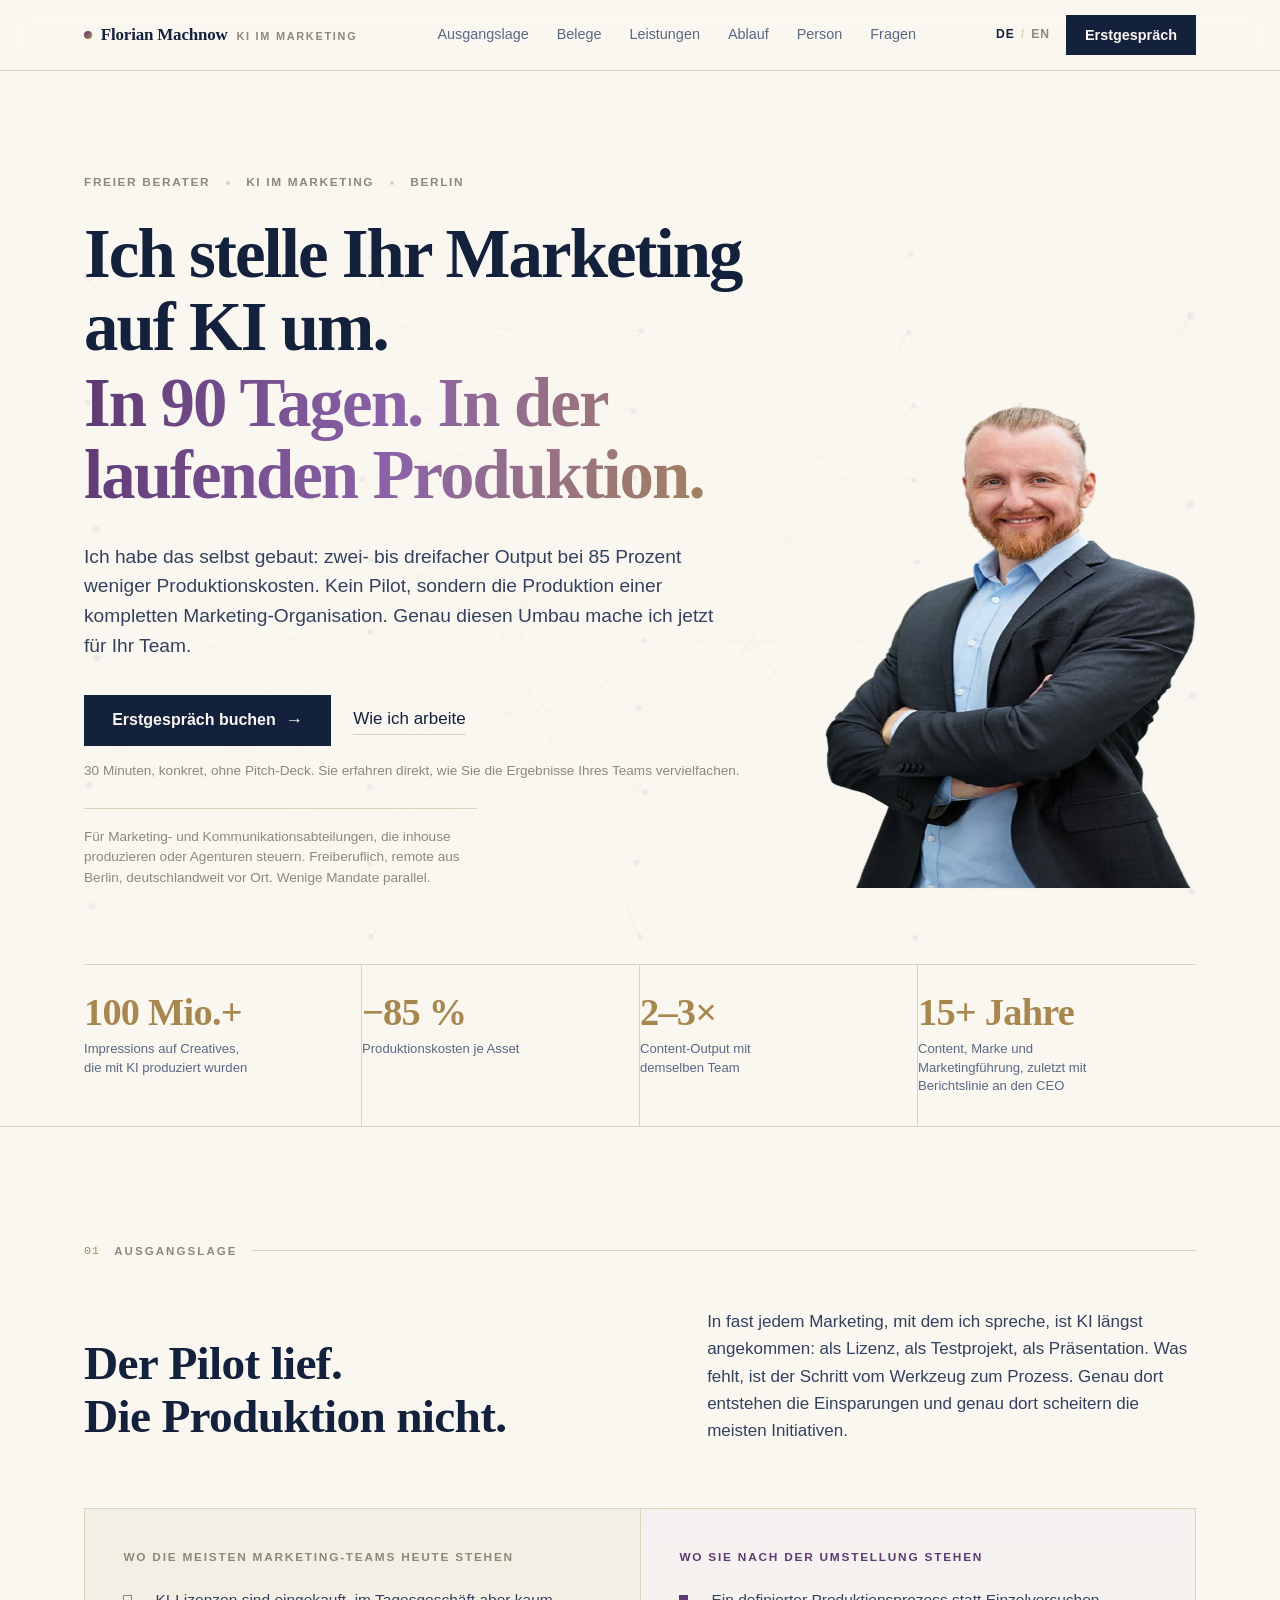
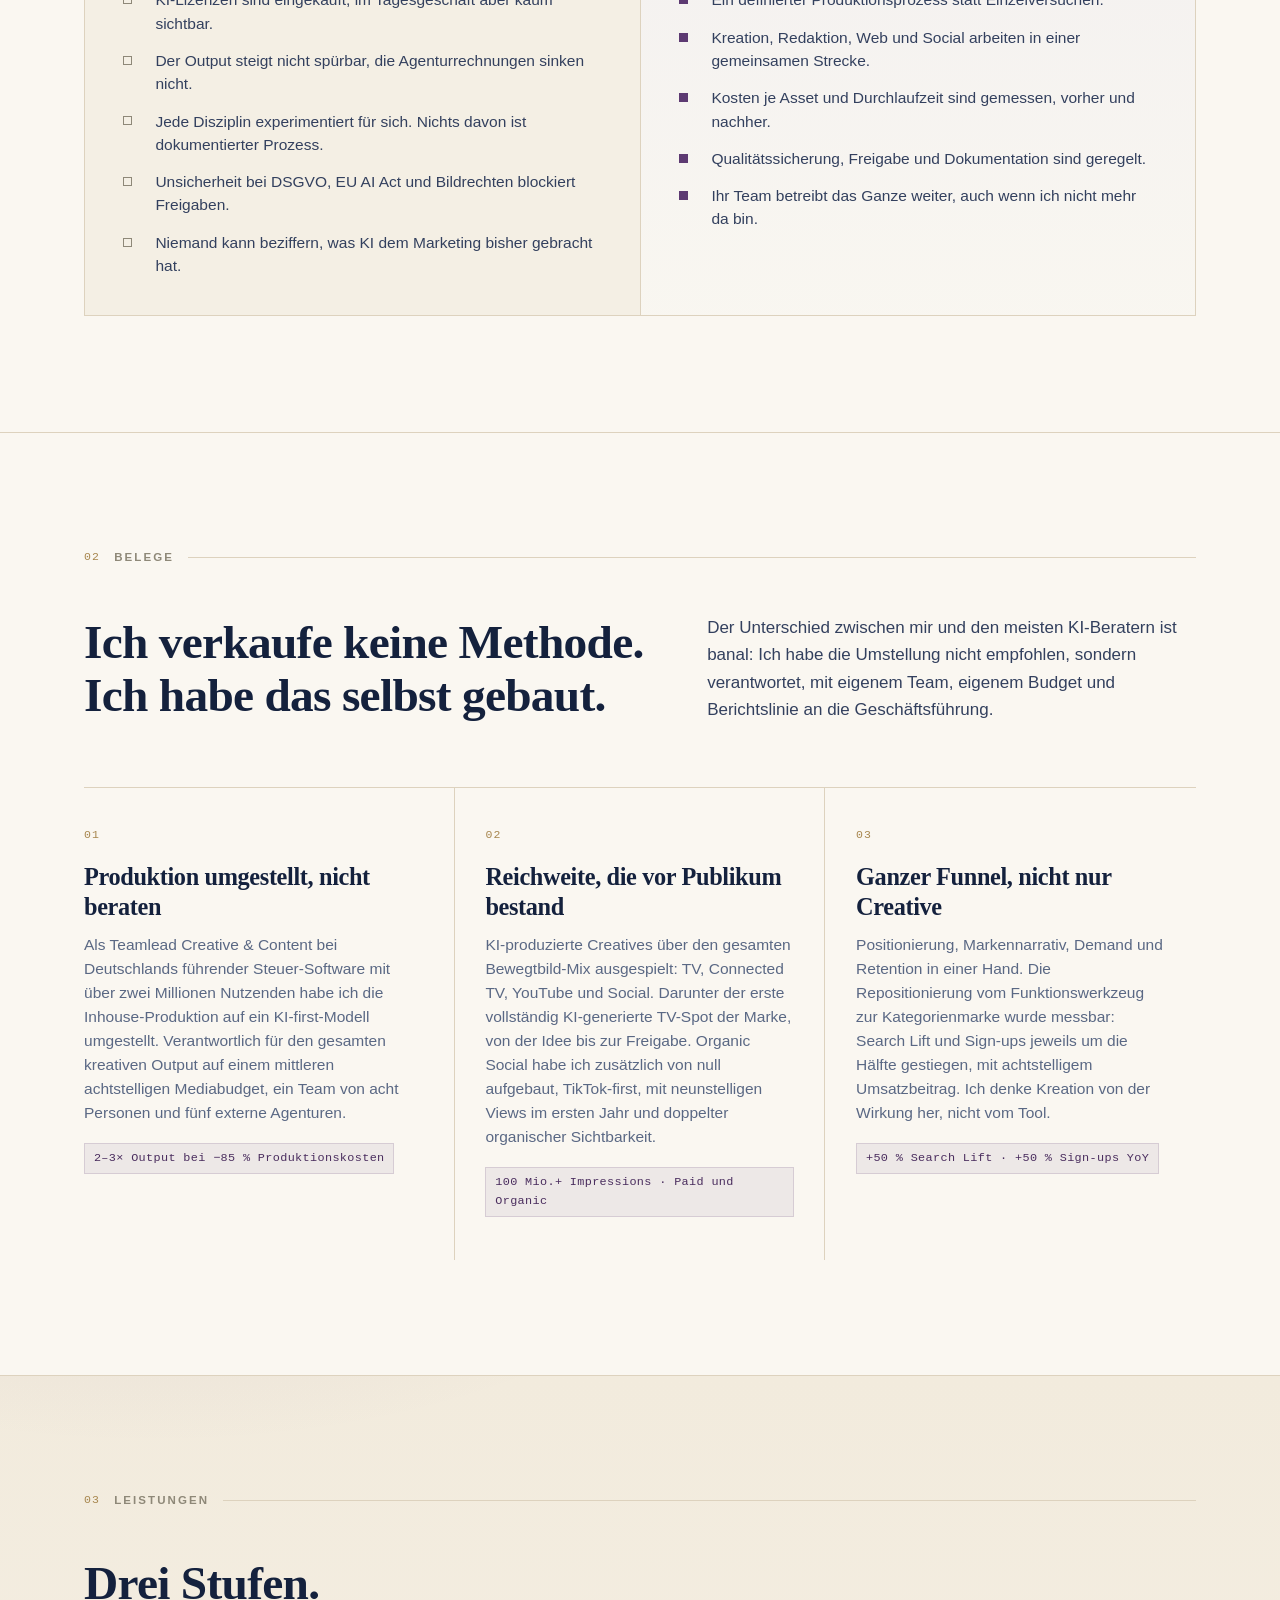
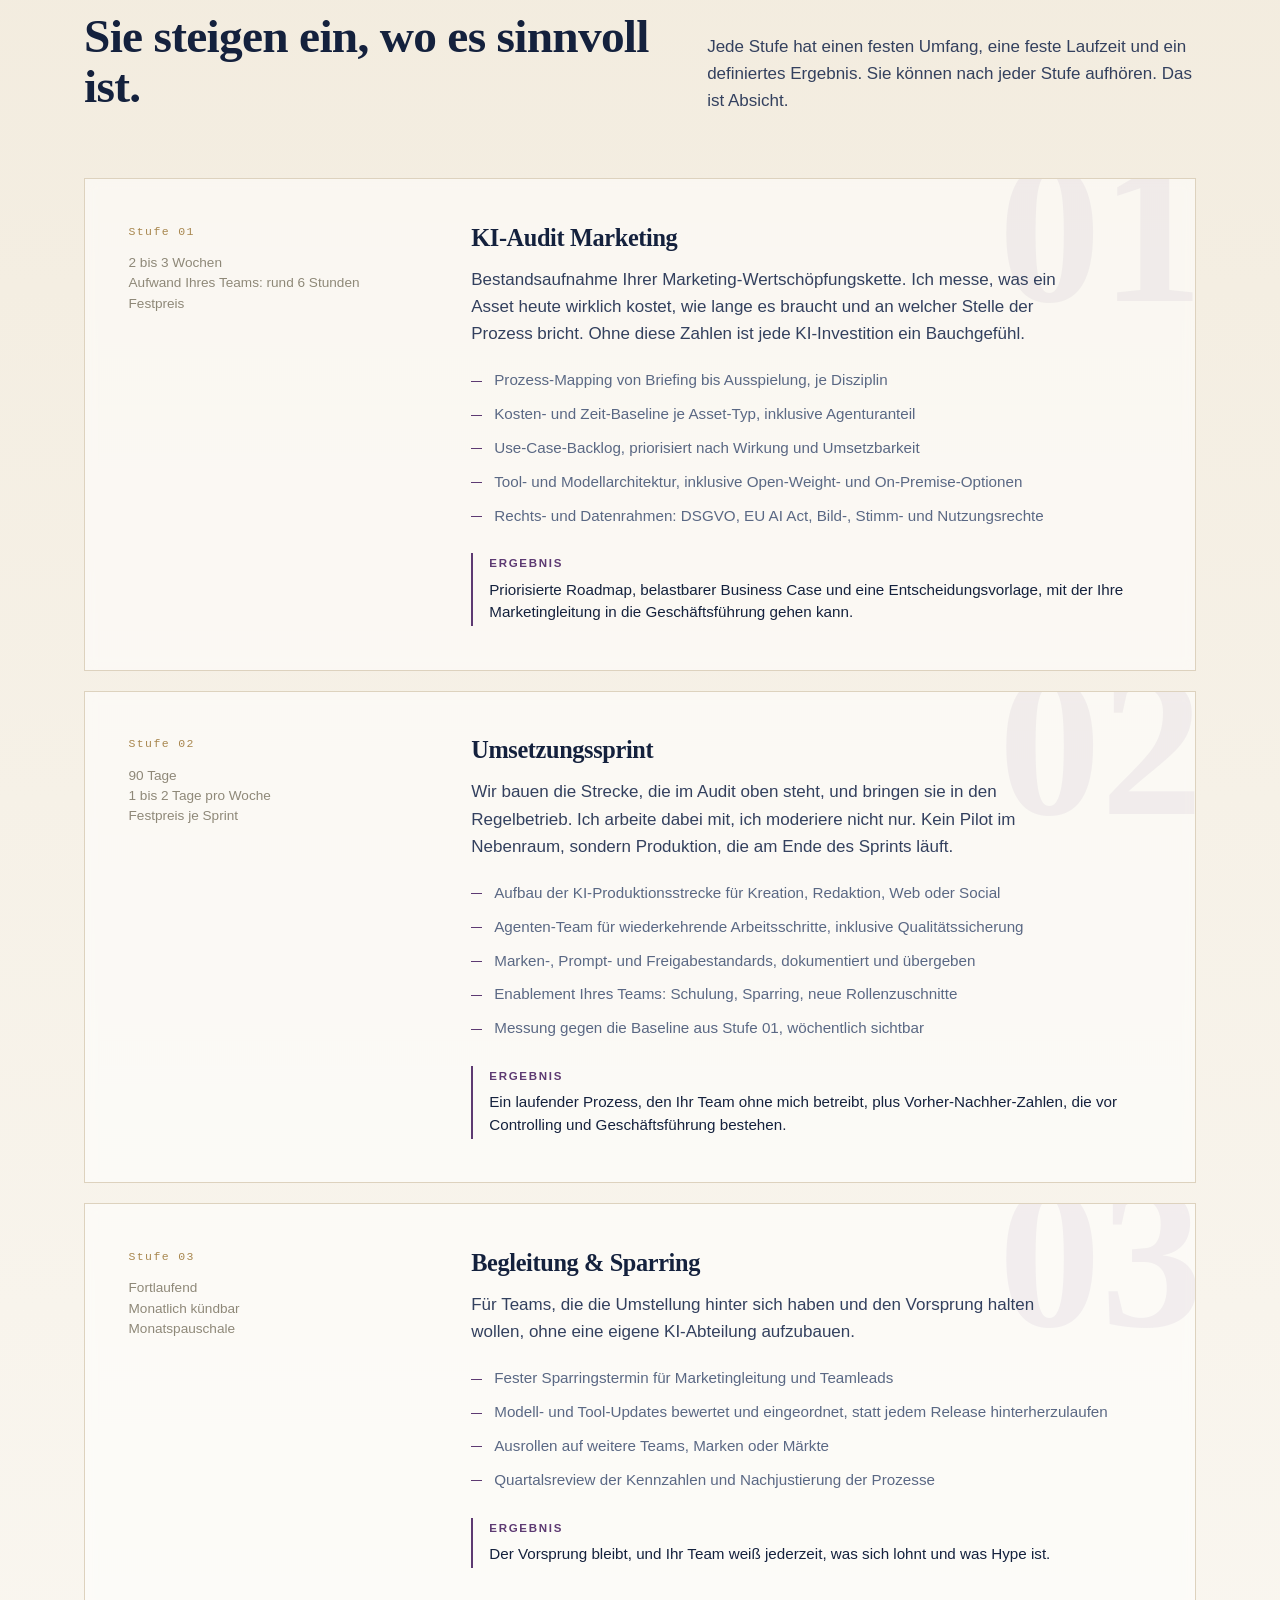
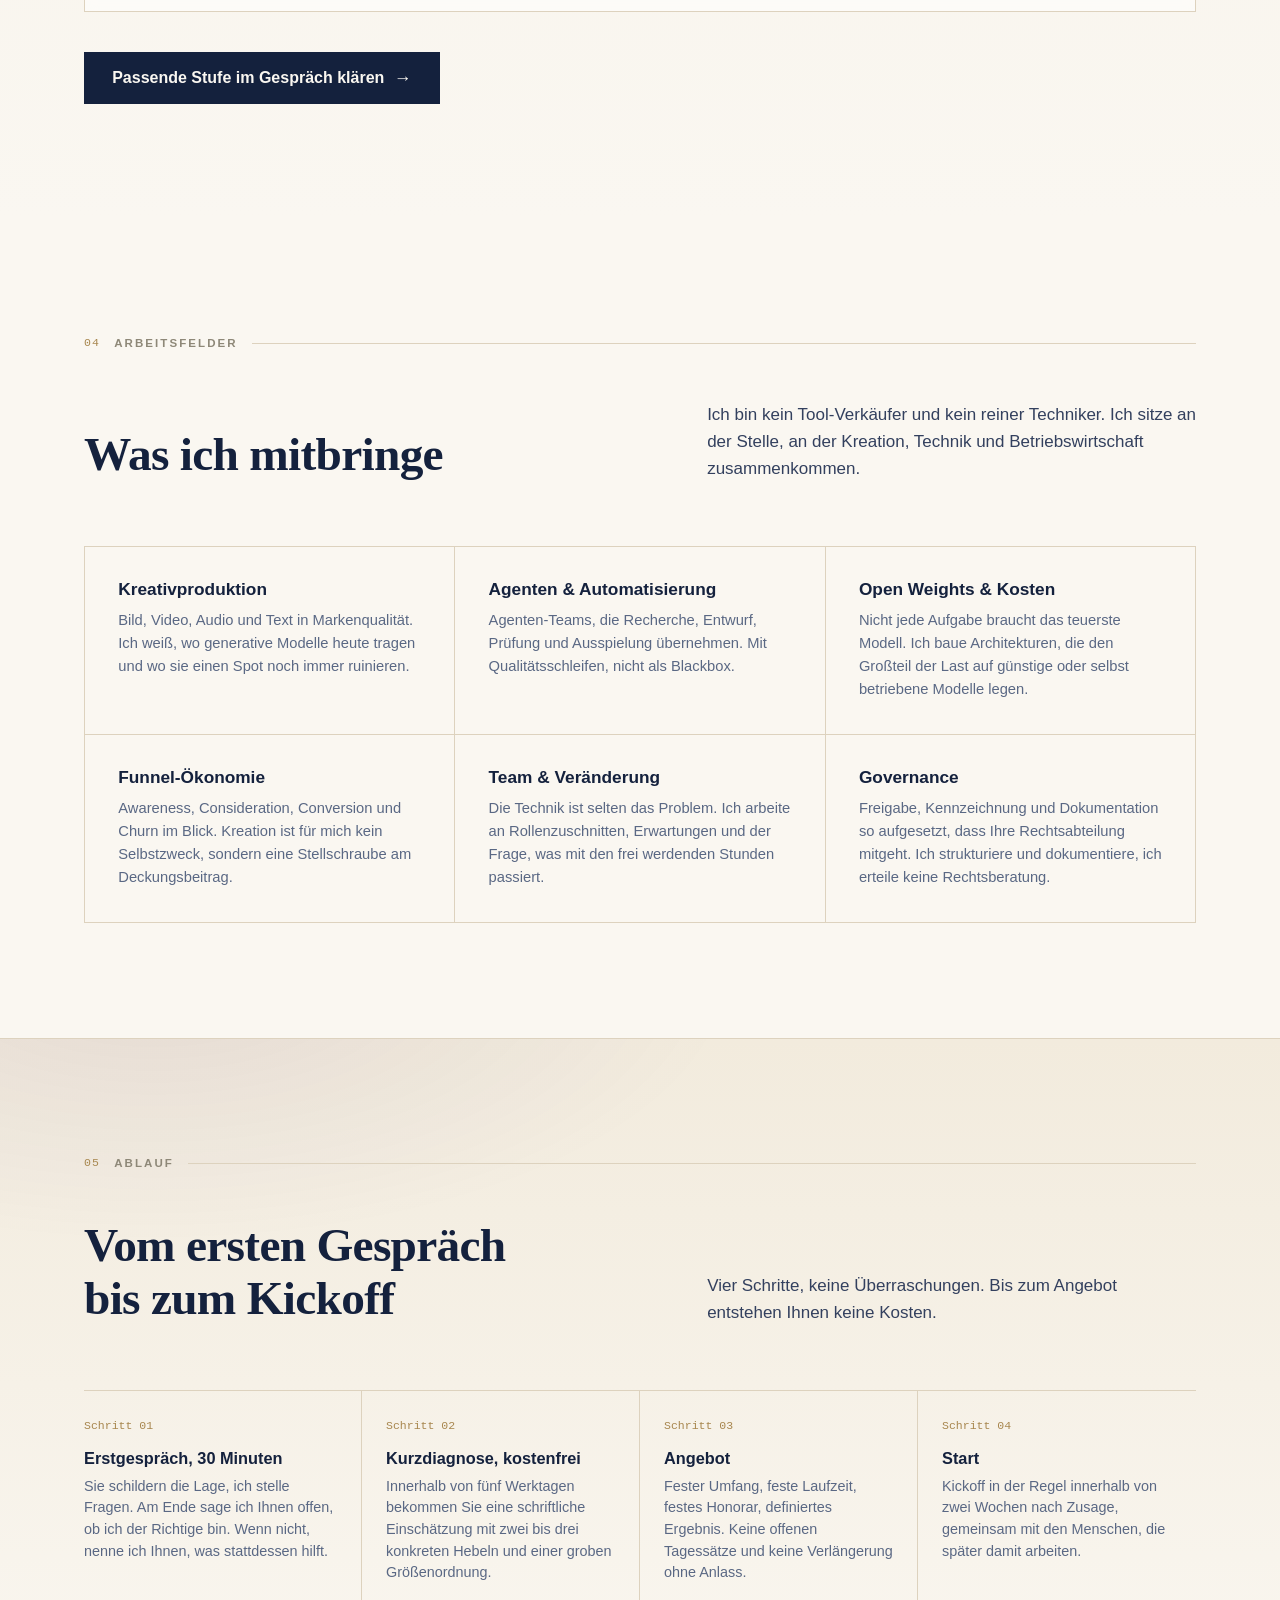
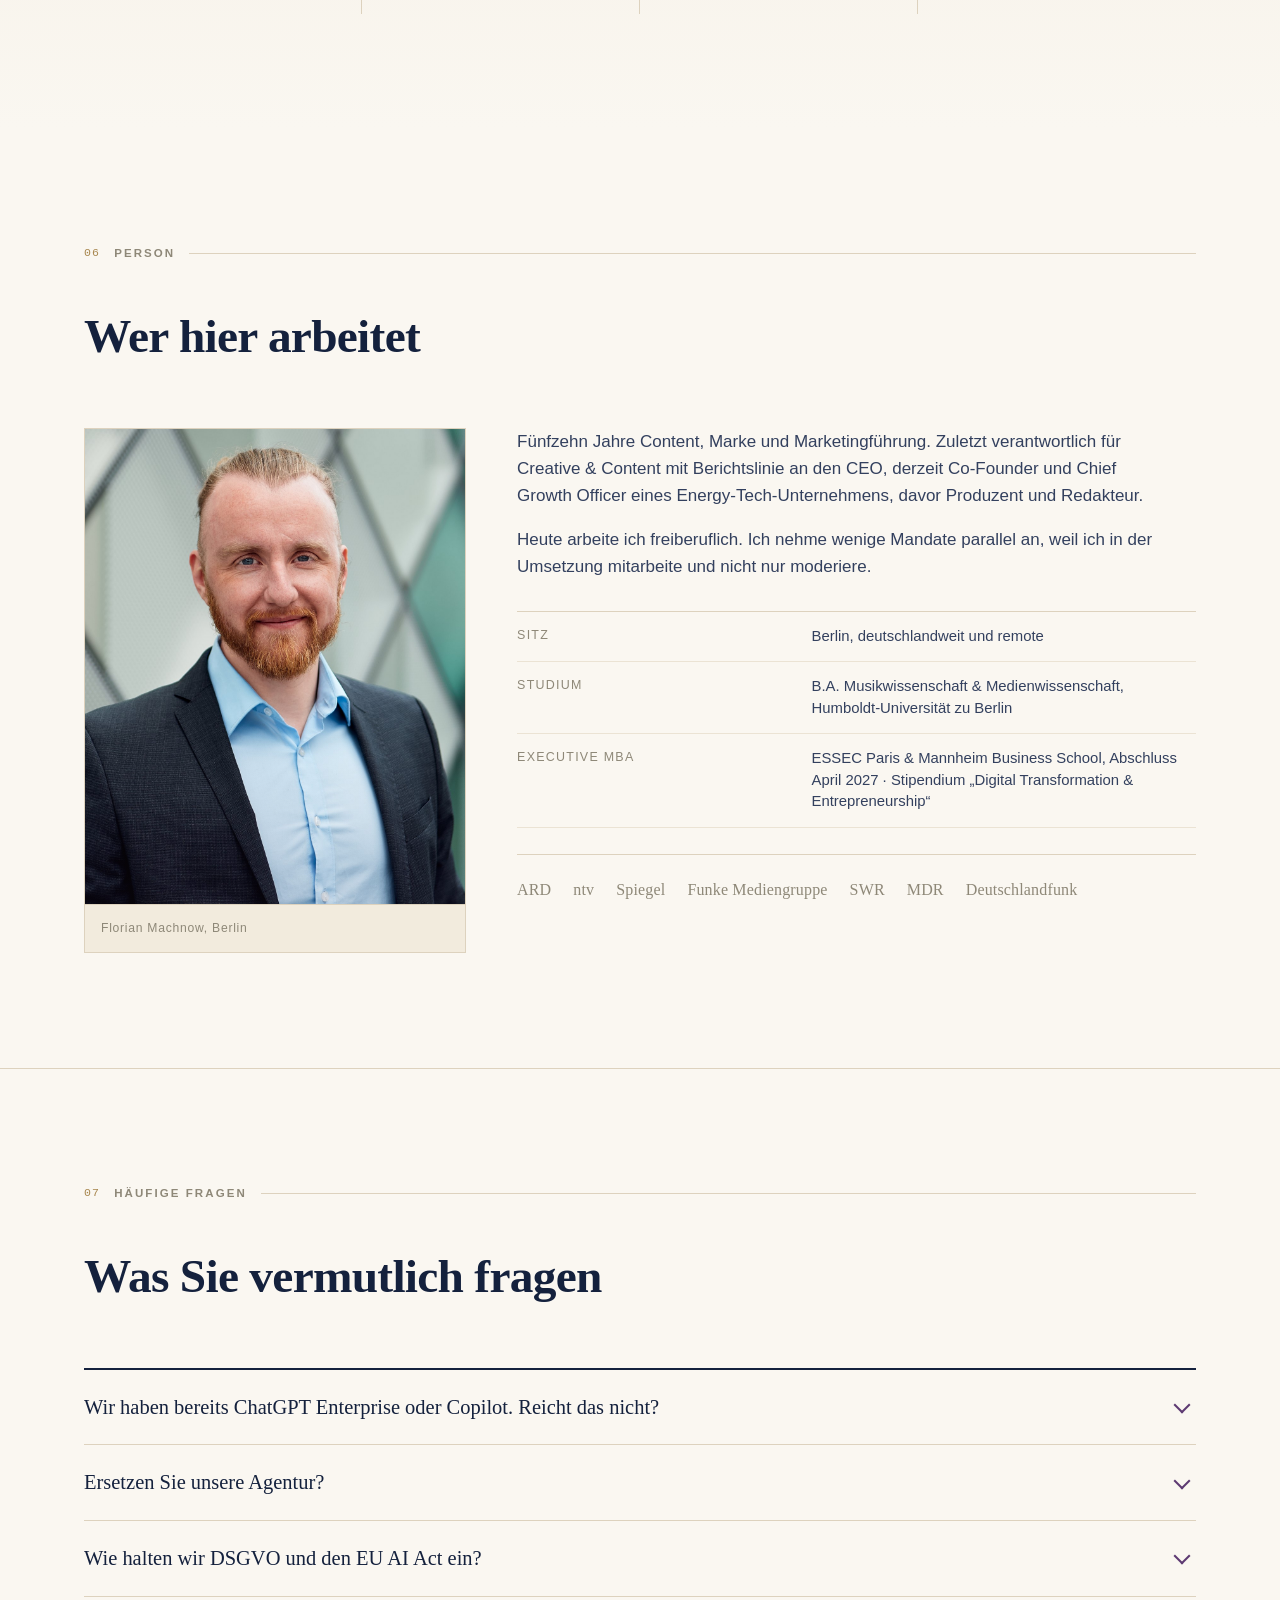
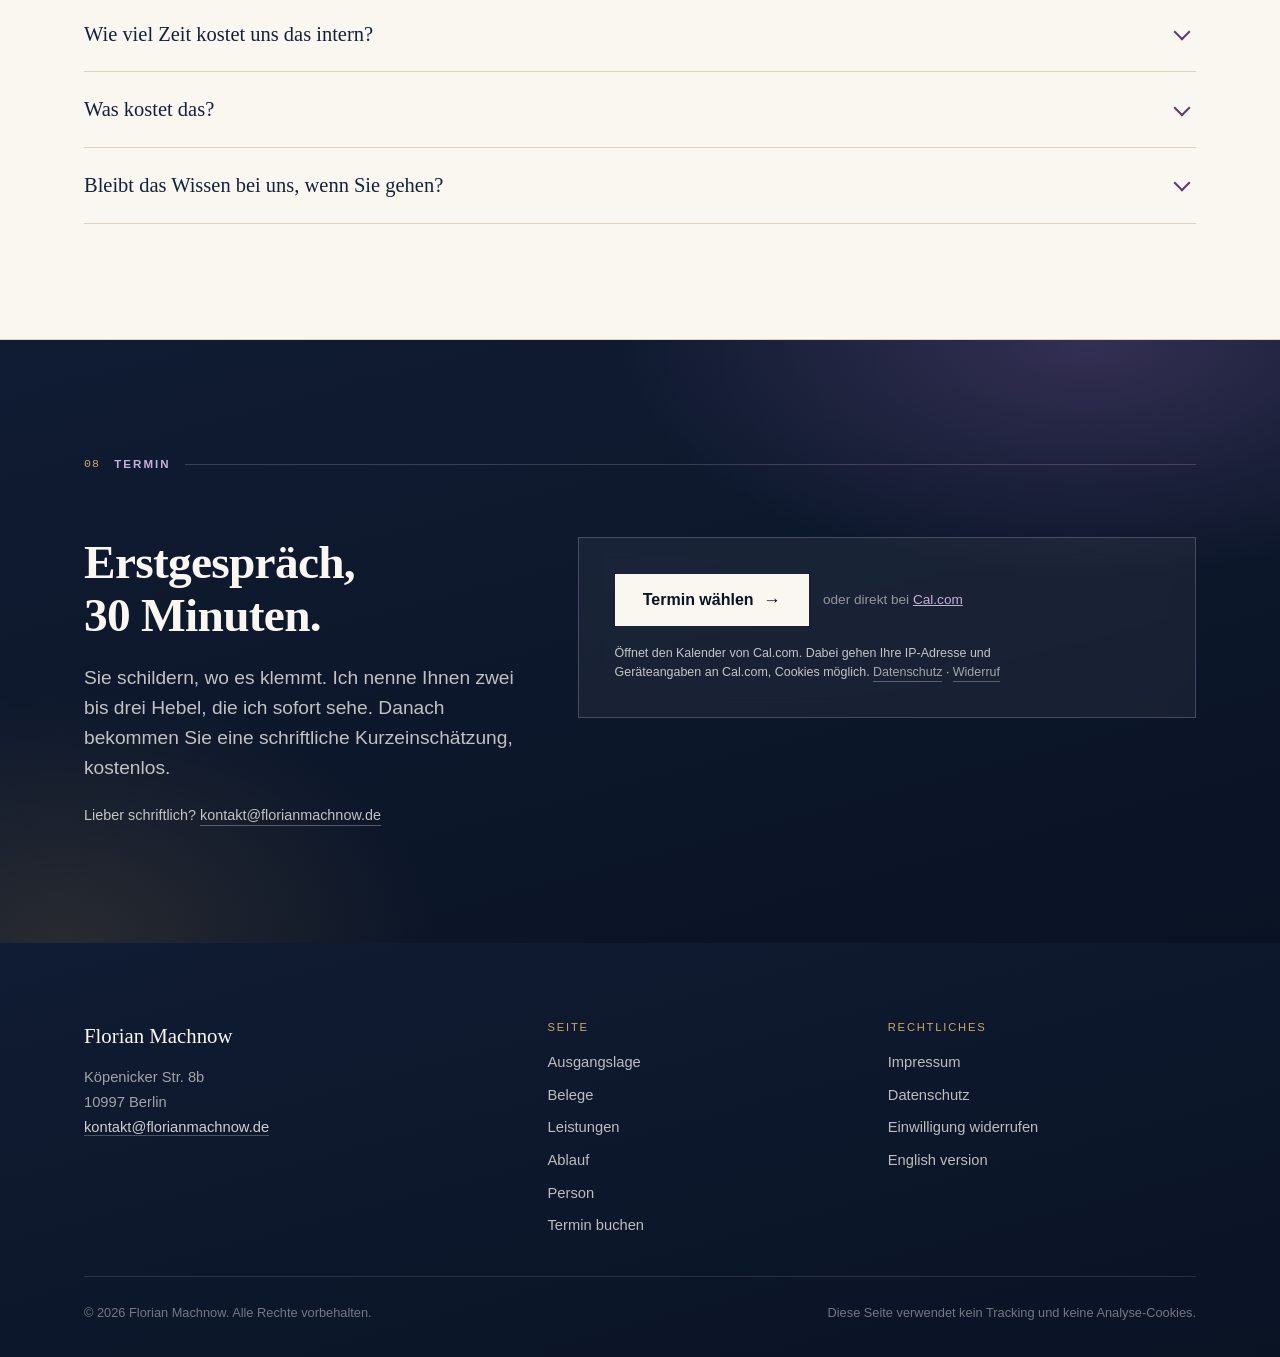
==== commit 92d2187f: "Version 2: Old-Money-Farbwelt, KI-Raum im Hero, Portrait, gekuerzte Inhalte - Farbwelt auf Navy, Cre" ====
--- a/index.html
+++ b/index.html
@@ -19,7 +19,7 @@
 <meta property="og:url" content="https://florianmachnow.de/">
 <meta property="og:image" content="https://florianmachnow.de/assets/img/og-image.png">
 <meta name="twitter:card" content="summary_large_image">
-<meta name="theme-color" content="#0E0E0E">
+<meta name="theme-color" content="#0A1324">
 
 <link rel="icon" href="/favicon.svg" type="image/svg+xml">
 <link rel="alternate icon" href="/favicon.ico" sizes="32x32">
@@ -27,6 +27,7 @@
 <link rel="manifest" href="/site.webmanifest">
 <link rel="canonical" href="https://florianmachnow.de/">
 <link rel="stylesheet" href="/assets/css/style.css">
+<script>document.documentElement.classList.add('js');</script>
 </head>
 <body>
 <a class="skip-link" href="#main">Zum Inhalt springen</a>
@@ -50,7 +51,7 @@
       <span class="lang">
         <span class="is-active">DE</span><span class="lang__sep">/</span><a href="/en/" hreflang="en">EN</a>
       </span>
-      <a class="btn btn--sm" href="#termin">Erstgespräch</a>
+      <a class="btn btn--sm" href="#termin"><span>Erstgespräch</span></a>
     </div>
   </div>
 </header>
@@ -58,11 +59,14 @@
 <main id="main">
 
 <!-- ============================ HERO ============================ -->
-<section class="hero">
-  <div class="wrap">
-    <div class="hero__grid">
+<section class="hero" id="hero">
+  <canvas class="hero__canvas" id="neural" aria-hidden="true"></canvas>
+  <div class="hero__veil" aria-hidden="true"></div>
+
+  <div class="wrap hero__inner">
+    <div class="hero__grid" data-reveal>
       <div>
-        <div class="hero__meta">
+        <div class="hero__meta rise">
           <span class="hero__meta-item">Freier Berater</span>
           <span class="hero__meta-dot" aria-hidden="true"></span>
           <span class="hero__meta-item">KI im Marketing</span>
@@ -70,55 +74,50 @@
           <span class="hero__meta-item">Berlin</span>
         </div>
 
-        <h1 class="h-display">Ich habe eine Marketing&#8209;Organisation auf KI umgestellt.<br>
-          <span class="accent">Nicht als Konzept. In der laufenden Produktion.</span></h1>
-
-        <p class="lead hero__lead">Ich arbeite mit Marketing-Abteilungen, deren Output-Erwartung schneller wächst
-          als ihr Budget. Ich bringe KI dorthin, wo Ihre Wertschöpfung tatsächlich stattfindet:
-          in Kreation, Redaktion, Web und Social. Messbar an Kosten, Durchlaufzeit und Wirkung.</p>
-
-        <div class="hero__cta">
-          <a class="btn" href="#termin">Erstgespräch buchen <span class="btn__arrow" aria-hidden="true">→</span></a>
+        <h1 class="h-display">
+          <span class="rl"><span style="--i:1">Ich stelle Ihr Marketing auf KI um.</span></span>
+          <span class="rl"><span class="hero__h1-alt" style="--i:2" data-scramble>In 90 Tagen. In der laufenden Produktion.</span></span>
+        </h1>
+
+        <p class="lead hero__lead rise" style="--i:4">Ich habe das selbst gebaut: zwei- bis dreifacher Output bei
+          85 Prozent weniger Produktionskosten. Kein Pilot, sondern die Produktion einer kompletten
+          Marketing-Organisation. Genau diesen Umbau mache ich jetzt für Ihr Team.</p>
+
+        <div class="hero__cta rise" style="--i:5">
+          <a class="btn" href="#termin"><span>Erstgespräch buchen</span> <span class="btn__arrow" aria-hidden="true">→</span></a>
           <a class="link-underline" href="#leistungen">Wie ich arbeite</a>
         </div>
-        <p class="hero__cta-note">30 Minuten, konkret, ohne Pitch-Deck. Sie erfahren im Gespräch, ob sich der Aufwand für Sie rechnet.</p>
-      </div>
-
-      <aside class="hero__aside">
-        <dl>
-          <div>
-            <dt>Für wen</dt>
-            <dd>Marketing- und Kommunikationsabteilungen, die inhouse produzieren oder mit Agenturen steuern.</dd>
-          </div>
-          <div>
-            <dt>Wobei</dt>
-            <dd>Kreativproduktion, Automatisierung, Agenten-Systeme und Funnel-Ökonomie von Awareness bis Churn.</dd>
-          </div>
-          <div>
-            <dt>Wie</dt>
-            <dd>Freiberuflich, remote aus Berlin, für Workshops und Kickoffs deutschlandweit vor Ort. Wenige Mandate parallel.</dd>
-          </div>
-        </dl>
-      </aside>
+        <p class="hero__cta-note rise" style="--i:6">30 Minuten, konkret, ohne Pitch-Deck. Sie erfahren direkt, wie Sie die Ergebnisse Ihres Teams vervielfachen.</p>
+
+        <p class="hero__for rise" style="--i:7">Für Marketing- und Kommunikationsabteilungen, die inhouse produzieren
+          oder Agenturen steuern. Freiberuflich, remote aus Berlin, deutschlandweit vor Ort. Wenige Mandate parallel.</p>
+      </div>
+
+      <div class="hero__portrait rise" style="--i:6">
+        <picture>
+          <source srcset="/assets/img/florian-hero.webp" type="image/webp">
+          <img src="/assets/img/florian-hero.png" alt="Florian Machnow" width="348" height="591" decoding="async">
+        </picture>
+      </div>
     </div>
 
     <!-- Proof -->
-    <div class="proof">
+    <div class="proof" data-reveal>
       <div class="proof__grid">
-        <div class="proof__item">
-          <div class="proof__value">100 Mio.+</div>
+        <div class="proof__item rise" style="--i:0">
+          <div class="proof__value"><span data-count-to="100" data-suffix=" Mio.+">100 Mio.+</span></div>
           <p class="proof__label">Impressions auf Creatives, die mit KI produziert wurden</p>
         </div>
-        <div class="proof__item">
-          <div class="proof__value">&minus;85&nbsp;%</div>
-          <p class="proof__label">Produktionskosten bei 2- bis 3-fachem Content-Output</p>
-        </div>
-        <div class="proof__item">
-          <div class="proof__value">5 Teams</div>
-          <p class="proof__label">Kreation, Redaktion, Web-Design, Web-Entwicklung und Social umgestellt</p>
-        </div>
-        <div class="proof__item">
-          <div class="proof__value">15+ Jahre</div>
+        <div class="proof__item rise" style="--i:1">
+          <div class="proof__value"><span data-count-to="85" data-prefix="&minus;" data-suffix="&nbsp;%">&minus;85&nbsp;%</span></div>
+          <p class="proof__label">Produktionskosten je Asset</p>
+        </div>
+        <div class="proof__item rise" style="--i:2">
+          <div class="proof__value"><span>2&ndash;3&times;</span></div>
+          <p class="proof__label">Content-Output mit demselben Team</p>
+        </div>
+        <div class="proof__item rise" style="--i:3">
+          <div class="proof__value"><span data-count-to="15" data-suffix="+ Jahre">15+ Jahre</span></div>
           <p class="proof__label">Content, Marke und Marketingführung, zuletzt mit Berichtslinie an den CEO</p>
         </div>
       </div>
@@ -129,20 +128,23 @@
 <!-- ============================ LAGE ============================ -->
 <section class="section" id="lage">
   <div class="wrap">
-    <div class="section-head">
-      <div class="section-head__meta">
+    <div class="section-head" data-reveal>
+      <div class="section-head__meta rise">
         <span class="num">01</span>
         <span class="eyebrow eyebrow-muted">Ausgangslage</span>
-        <span class="section-head__rule" aria-hidden="true"></span>
-      </div>
-      <h2 class="h-section">Der Pilot lief.<br>Die Produktion nicht.</h2>
-      <p class="body-text">In fast jedem Marketing, mit dem ich spreche, ist KI längst angekommen:
+        <span class="section-head__rule draw" aria-hidden="true"></span>
+      </div>
+      <h2 class="h-section">
+        <span class="rl"><span style="--i:0">Der Pilot lief.</span></span>
+        <span class="rl"><span style="--i:1">Die Produktion nicht.</span></span>
+      </h2>
+      <p class="body-text rise" style="--i:3">In fast jedem Marketing, mit dem ich spreche, ist KI längst angekommen:
         als Lizenz, als Testprojekt, als Präsentation. Was fehlt, ist der Schritt vom Werkzeug zum Prozess.
         Genau dort entstehen die Einsparungen und genau dort scheitern die meisten Initiativen.</p>
     </div>
 
-    <div class="contrast">
-      <div class="contrast__col contrast__col--now">
+    <div class="contrast" data-reveal>
+      <div class="contrast__col contrast__col--now rise">
         <div class="contrast__title">Wo die meisten Marketing-Teams heute stehen</div>
         <ul class="checklist">
           <li>KI-Lizenzen sind eingekauft, im Tagesgeschäft aber kaum sichtbar.</li>
@@ -152,7 +154,7 @@
           <li>Niemand kann beziffern, was KI dem Marketing bisher gebracht hat.</li>
         </ul>
       </div>
-      <div class="contrast__col contrast__col--next">
+      <div class="contrast__col contrast__col--next rise" style="--i:1">
         <div class="contrast__title">Wo Sie nach der Umstellung stehen</div>
         <ul class="checklist checklist--next">
           <li>Ein definierter Produktionsprozess statt Einzelversuchen.</li>
@@ -169,20 +171,23 @@
 <!-- ============================ BELEGE ============================ -->
 <section class="section" id="belege">
   <div class="wrap">
-    <div class="section-head">
-      <div class="section-head__meta">
+    <div class="section-head" data-reveal>
+      <div class="section-head__meta rise">
         <span class="num">02</span>
         <span class="eyebrow eyebrow-muted">Belege</span>
-        <span class="section-head__rule" aria-hidden="true"></span>
-      </div>
-      <h2 class="h-section">Ich verkaufe keine Methode.<br>Ich habe das selbst gebaut.</h2>
-      <p class="body-text">Der Unterschied zwischen mir und den meisten KI-Beratern ist banal:
+        <span class="section-head__rule draw" aria-hidden="true"></span>
+      </div>
+      <h2 class="h-section">
+        <span class="rl"><span style="--i:0">Ich verkaufe keine Methode.</span></span>
+        <span class="rl"><span style="--i:1">Ich habe das selbst gebaut.</span></span>
+      </h2>
+      <p class="body-text rise" style="--i:3">Der Unterschied zwischen mir und den meisten KI-Beratern ist banal:
         Ich habe die Umstellung nicht empfohlen, sondern verantwortet, mit eigenem Team,
         eigenem Budget und Berichtslinie an die Geschäftsführung.</p>
     </div>
 
-    <div class="cards cards--3">
-      <article class="card">
+    <div class="cards cards--3" data-reveal>
+      <article class="card rise" style="--i:0">
         <span class="num card__num">01</span>
         <h3 class="h-card">Produktion umgestellt, nicht beraten</h3>
         <p>Als Teamlead Creative &amp; Content bei Deutschlands führender Steuer-Software mit über zwei Millionen
@@ -192,7 +197,7 @@
         <span class="card__kpi">2–3× Output bei −85 % Produktionskosten</span>
       </article>
 
-      <article class="card">
+      <article class="card rise" style="--i:1">
         <span class="num card__num">02</span>
         <h3 class="h-card">Reichweite, die vor Publikum bestand</h3>
         <p>KI-produzierte Creatives über den gesamten Bewegtbild-Mix ausgespielt: TV, Connected TV, YouTube
@@ -202,7 +207,7 @@
         <span class="card__kpi">100 Mio.+ Impressions · Paid und Organic</span>
       </article>
 
-      <article class="card">
+      <article class="card rise" style="--i:2">
         <span class="num card__num">03</span>
         <h3 class="h-card">Ganzer Funnel, nicht nur Creative</h3>
         <p>Positionierung, Markennarrativ, Demand und Retention in einer Hand. Die Repositionierung vom
@@ -211,34 +216,29 @@
         <span class="card__kpi">+50 % Search Lift · +50 % Sign-ups YoY</span>
       </article>
     </div>
-
-    <p class="body-text" style="margin-top:34px;font-size:.92rem;color:var(--ink-40)">
-      <strong style="color:var(--ink-60)">Zu den Referenzen:</strong>
-      Diese Ergebnisse stammen aus Inhouse-Verantwortung, nicht aus Beratungsmandaten. Aus Respekt vor
-      laufenden Verträgen und Vertraulichkeit nenne ich hier keine Markennamen und zeige keine Kundenlogos.
-      Unternehmen, Zeiträume und meine jeweilige Rolle nenne ich im Erstgespräch, und ich rechne Ihnen vor,
-      wie die Zahlen zustande kommen. Vertrauliche Kundendaten bleiben vertraulich. Später auch Ihre.
-    </p>
   </div>
 </section>
 
 <!-- ============================ LEISTUNGEN ============================ -->
 <section class="section section--sand" id="leistungen">
   <div class="wrap">
-    <div class="section-head">
-      <div class="section-head__meta">
+    <div class="section-head" data-reveal>
+      <div class="section-head__meta rise">
         <span class="num">03</span>
         <span class="eyebrow eyebrow-muted">Leistungen</span>
-        <span class="section-head__rule" aria-hidden="true"></span>
-      </div>
-      <h2 class="h-section">Drei Stufen.<br>Sie steigen ein, wo es sinnvoll ist.</h2>
-      <p class="body-text">Jede Stufe hat einen festen Umfang, eine feste Laufzeit und ein definiertes Ergebnis.
+        <span class="section-head__rule draw" aria-hidden="true"></span>
+      </div>
+      <h2 class="h-section">
+        <span class="rl"><span style="--i:0">Drei Stufen.</span></span>
+        <span class="rl"><span style="--i:1">Sie steigen ein, wo es sinnvoll ist.</span></span>
+      </h2>
+      <p class="body-text rise" style="--i:3">Jede Stufe hat einen festen Umfang, eine feste Laufzeit und ein definiertes Ergebnis.
         Sie können nach jeder Stufe aufhören. Das ist Absicht.</p>
     </div>
 
-    <div class="tiers">
-
-      <article class="tier">
+    <div class="tiers" data-reveal>
+
+      <article class="tier rise" data-stage="01" style="--i:0">
         <div class="tier__aside">
           <span class="tier__stage">Stufe 01</span>
           <p class="tier__meta">2 bis 3 Wochen<br>Aufwand Ihres Teams: rund 6 Stunden<br>Festpreis</p>
@@ -263,7 +263,7 @@
         </div>
       </article>
 
-      <article class="tier">
+      <article class="tier rise" data-stage="02" style="--i:1">
         <div class="tier__aside">
           <span class="tier__stage">Stufe 02</span>
           <p class="tier__meta">90 Tage<br>1 bis 2 Tage pro Woche<br>Festpreis je Sprint</p>
@@ -288,7 +288,7 @@
         </div>
       </article>
 
-      <article class="tier">
+      <article class="tier rise" data-stage="03" style="--i:2">
         <div class="tier__aside">
           <span class="tier__stage">Stufe 03</span>
           <p class="tier__meta">Fortlaufend<br>Monatlich kündbar<br>Monatspauschale</p>
@@ -312,8 +312,8 @@
 
     </div>
 
-    <div style="margin-top:40px">
-      <a class="btn" href="#termin">Passende Stufe im Gespräch klären <span class="btn__arrow" aria-hidden="true">→</span></a>
+    <div style="margin-top:40px" data-reveal>
+      <a class="btn rise" href="#termin"><span>Passende Stufe im Gespräch klären</span> <span class="btn__arrow" aria-hidden="true">→</span></a>
     </div>
   </div>
 </section>
@@ -321,72 +321,49 @@
 <!-- ============================ ARBEITSFELDER ============================ -->
 <section class="section" id="felder">
   <div class="wrap">
-    <div class="section-head">
-      <div class="section-head__meta">
+    <div class="section-head" data-reveal>
+      <div class="section-head__meta rise">
         <span class="num">04</span>
         <span class="eyebrow eyebrow-muted">Arbeitsfelder</span>
-        <span class="section-head__rule" aria-hidden="true"></span>
-      </div>
-      <h2 class="h-section">Was ich mitbringe</h2>
-      <p class="body-text">Ich bin kein Tool-Verkäufer und kein reiner Techniker. Ich sitze an der Stelle,
+        <span class="section-head__rule draw" aria-hidden="true"></span>
+      </div>
+      <h2 class="h-section">
+        <span class="rl"><span style="--i:0">Was ich mitbringe</span></span>
+      </h2>
+      <p class="body-text rise" style="--i:2">Ich bin kein Tool-Verkäufer und kein reiner Techniker. Ich sitze an der Stelle,
         an der Kreation, Technik und Betriebswirtschaft zusammenkommen.</p>
     </div>
 
-    <div class="grid-skills">
-      <div class="skill">
+    <div class="grid-skills" data-reveal>
+      <div class="skill rise" style="--i:0">
         <h3>Kreativproduktion</h3>
         <p>Bild, Video, Audio und Text in Markenqualität. Ich weiß, wo generative Modelle heute tragen und wo
           sie einen Spot noch immer ruinieren.</p>
-        <div class="skill__tags">
-          <span class="tag">Midjourney</span><span class="tag">Flux</span><span class="tag">Veo</span>
-          <span class="tag">Runway</span><span class="tag">Kling</span><span class="tag">ElevenLabs</span>
-          <span class="tag">Adobe CC</span>
-        </div>
-      </div>
-      <div class="skill">
+      </div>
+      <div class="skill rise" style="--i:1">
         <h3>Agenten &amp; Automatisierung</h3>
         <p>Agenten-Teams, die Recherche, Entwurf, Prüfung und Ausspielung übernehmen. Mit Qualitätsschleifen,
           nicht als Blackbox.</p>
-        <div class="skill__tags">
-          <span class="tag">Claude</span><span class="tag">GPT</span><span class="tag">Gemini</span>
-          <span class="tag">MCP</span><span class="tag">n8n</span><span class="tag">Airtable</span>
-        </div>
-      </div>
-      <div class="skill">
+      </div>
+      <div class="skill rise" style="--i:2">
         <h3>Open Weights &amp; Kosten</h3>
         <p>Nicht jede Aufgabe braucht das teuerste Modell. Ich baue Architekturen, die den Großteil der Last auf
           günstige oder selbst betriebene Modelle legen.</p>
-        <div class="skill__tags">
-          <span class="tag">Open-Weight-Modelle</span><span class="tag">Finetuning</span>
-          <span class="tag">EU-Hosting</span><span class="tag">Kostenmodell</span>
-        </div>
-      </div>
-      <div class="skill">
+      </div>
+      <div class="skill rise" style="--i:3">
         <h3>Funnel-Ökonomie</h3>
         <p>Awareness, Consideration, Conversion und Churn im Blick. Kreation ist für mich kein Selbstzweck,
           sondern eine Stellschraube am Deckungsbeitrag.</p>
-        <div class="skill__tags">
-          <span class="tag">Brand Lift</span><span class="tag">GA4</span><span class="tag">HubSpot</span>
-          <span class="tag">Sistrix</span><span class="tag">Retention</span>
-        </div>
-      </div>
-      <div class="skill">
+      </div>
+      <div class="skill rise" style="--i:4">
         <h3>Team &amp; Veränderung</h3>
         <p>Die Technik ist selten das Problem. Ich arbeite an Rollenzuschnitten, Erwartungen und der Frage,
           was mit den frei werdenden Stunden passiert.</p>
-        <div class="skill__tags">
-          <span class="tag">Rollenmodelle</span><span class="tag">Enablement</span>
-          <span class="tag">Agentursteuerung</span><span class="tag">Inhousing</span>
-        </div>
-      </div>
-      <div class="skill">
+      </div>
+      <div class="skill rise" style="--i:5">
         <h3>Governance</h3>
         <p>Freigabe, Kennzeichnung und Dokumentation so aufgesetzt, dass Ihre Rechtsabteilung mitgeht.
           Ich strukturiere und dokumentiere, ich erteile keine Rechtsberatung.</p>
-        <div class="skill__tags">
-          <span class="tag">DSGVO</span><span class="tag">EU AI Act</span>
-          <span class="tag">Bild- &amp; Stimmrechte</span><span class="tag">Freigabeprozesse</span>
-        </div>
       </div>
     </div>
   </div>
@@ -395,36 +372,39 @@
 <!-- ============================ ABLAUF ============================ -->
 <section class="section section--sand" id="ablauf">
   <div class="wrap">
-    <div class="section-head">
-      <div class="section-head__meta">
+    <div class="section-head" data-reveal>
+      <div class="section-head__meta rise">
         <span class="num">05</span>
         <span class="eyebrow eyebrow-muted">Ablauf</span>
-        <span class="section-head__rule" aria-hidden="true"></span>
-      </div>
-      <h2 class="h-section">Vom ersten Gespräch<br>bis zum Kickoff</h2>
-      <p class="body-text">Vier Schritte, keine Überraschungen. Bis zum Angebot entstehen Ihnen keine Kosten.</p>
-    </div>
-
-    <div class="steps">
-      <div class="step">
+        <span class="section-head__rule draw" aria-hidden="true"></span>
+      </div>
+      <h2 class="h-section">
+        <span class="rl"><span style="--i:0">Vom ersten Gespräch</span></span>
+        <span class="rl"><span style="--i:1">bis zum Kickoff</span></span>
+      </h2>
+      <p class="body-text rise" style="--i:3">Vier Schritte, keine Überraschungen. Bis zum Angebot entstehen Ihnen keine Kosten.</p>
+    </div>
+
+    <div class="steps" data-reveal>
+      <div class="step rise" style="--i:0">
         <span class="step__n">Schritt 01</span>
         <h3>Erstgespräch, 30 Minuten</h3>
         <p>Sie schildern die Lage, ich stelle Fragen. Am Ende sage ich Ihnen offen, ob ich der Richtige bin.
           Wenn nicht, nenne ich Ihnen, was stattdessen hilft.</p>
       </div>
-      <div class="step">
+      <div class="step rise" style="--i:1">
         <span class="step__n">Schritt 02</span>
         <h3>Kurzdiagnose, kostenfrei</h3>
         <p>Innerhalb von fünf Werktagen bekommen Sie eine schriftliche Einschätzung mit zwei bis drei
           konkreten Hebeln und einer groben Größenordnung.</p>
       </div>
-      <div class="step">
+      <div class="step rise" style="--i:2">
         <span class="step__n">Schritt 03</span>
         <h3>Angebot</h3>
         <p>Fester Umfang, feste Laufzeit, festes Honorar, definiertes Ergebnis. Keine offenen Tagessätze
           und keine Verlängerung ohne Anlass.</p>
       </div>
-      <div class="step">
+      <div class="step rise" style="--i:3">
         <span class="step__n">Schritt 04</span>
         <h3>Start</h3>
         <p>Kickoff in der Regel innerhalb von zwei Wochen nach Zusage, gemeinsam mit den Menschen,
@@ -437,31 +417,27 @@
 <!-- ============================ PERSON ============================ -->
 <section class="section" id="person">
   <div class="wrap">
-    <div class="section-head">
-      <div class="section-head__meta">
+    <div class="section-head" data-reveal>
+      <div class="section-head__meta rise">
         <span class="num">06</span>
         <span class="eyebrow eyebrow-muted">Person</span>
-        <span class="section-head__rule" aria-hidden="true"></span>
-      </div>
-      <h2 class="h-section">Wer hier arbeitet</h2>
-    </div>
-
-    <div class="about">
-      <figure class="portrait">
-        <img src="/assets/img/florian-machnow.jpg" alt="Porträt von Florian Machnow" width="800" height="1000">
+        <span class="section-head__rule draw" aria-hidden="true"></span>
+      </div>
+      <h2 class="h-section">
+        <span class="rl"><span style="--i:0">Wer hier arbeitet</span></span>
+      </h2>
+    </div>
+
+    <div class="about" data-reveal>
+      <figure class="portrait rise">
+        <img src="/assets/img/florian-machnow.jpg" alt="Porträt von Florian Machnow" width="1200" height="1500">
         <figcaption class="portrait__cap">Florian Machnow, Berlin</figcaption>
       </figure>
 
-      <div>
-        <p class="body-text">Fünfzehn Jahre Content, Marke und Marketingführung. Zuletzt als Teamlead Creative
-          &amp; Content mit Berichtslinie an den CEO, davor Mitgründer und Chief Growth Officer eines
-          Energy-Tech-Unternehmens in Deutschland und Spanien, davor Redaktion und Unternehmenssprecher
-          in zwei bekannten Finanz- und Steuermarken.</p>
-        <p class="body-text">Mein Weg ist ungewöhnlich: Musik- und Medienwissenschaft an der
-          Humboldt-Universität, elf Jahre Steuerberatungspraxis mit über 750 Mandanten im Jahr,
-          journalistisches Volontariat, dann Redaktion, dann Marke. Diese Mischung ist der Grund, warum ich
-          mit Kreativen, mit Controlling und mit der Geschäftsführung dieselbe Diskussion führen kann,
-          ohne die Sprache zu wechseln.</p>
+      <div class="rise" style="--i:1">
+        <p class="body-text">Fünfzehn Jahre Content, Marke und Marketingführung. Zuletzt verantwortlich für
+          Creative &amp; Content mit Berichtslinie an den CEO, derzeit Co-Founder und Chief Growth Officer
+          eines Energy-Tech-Unternehmens, davor Produzent und Redakteur.</p>
         <p class="body-text">Heute arbeite ich freiberuflich. Ich nehme wenige Mandate parallel an, weil ich
           in der Umsetzung mitarbeite und nicht nur moderiere.</p>
 
@@ -469,8 +445,6 @@
           <div class="fact"><dt>Sitz</dt><dd>Berlin, deutschlandweit und remote</dd></div>
           <div class="fact"><dt>Studium</dt><dd>B.A. Musikwissenschaft &amp; Medienwissenschaft, Humboldt-Universität zu Berlin</dd></div>
           <div class="fact"><dt>Executive MBA</dt><dd>ESSEC Paris &amp; Mannheim Business School, Abschluss April 2027 · Stipendium „Digital Transformation &amp; Entrepreneurship“</dd></div>
-          <div class="fact"><dt>Sprachen</dt><dd>Deutsch (Muttersprache), Englisch (C2, TOEIC 985/990), Französisch (B1)</dd></div>
-          <div class="fact"><dt>Bühne</dt><dd>OMR, Digital Bash</dd></div>
         </dl>
 
         <div class="logo-row" aria-label="Auswahl an Medien, für die ich als Experte gesprochen habe">
@@ -485,39 +459,19 @@
 <!-- ============================ FAQ ============================ -->
 <section class="section" id="fragen">
   <div class="wrap">
-    <div class="section-head">
-      <div class="section-head__meta">
+    <div class="section-head" data-reveal>
+      <div class="section-head__meta rise">
         <span class="num">07</span>
         <span class="eyebrow eyebrow-muted">Häufige Fragen</span>
-        <span class="section-head__rule" aria-hidden="true"></span>
-      </div>
-      <h2 class="h-section">Was Sie vermutlich fragen</h2>
-    </div>
-
-    <div class="faq">
-      <details>
-        <summary>Sie zeigen keine Kundenlogos. Warum nicht?</summary>
-        <div class="faq__answer">
-          <p>Weil ich ehrlich bleiben will. Ich bin seit kurzem selbstständig. Meine Ergebnisse stammen aus
-            Inhouse-Verantwortung, nicht aus Beratungsmandaten, und die betreffenden Unternehmen haben mir
-            keine Werbefreigabe erteilt. Ein Logo-Teppich wäre schlicht gelogen.</p>
-          <p>Was ich stattdessen tue: Ich nenne Unternehmen, Zeiträume und meine Rolle im Erstgespräch und
-            rechne Ihnen die Herleitung jeder Zahl vor. Was ich nicht tue, ist vertrauliche Kundendaten
-            offenlegen. Genau diese Zurückhaltung dürfen Sie später auch für Ihr eigenes Projekt erwarten.
-            Wer prüfen möchte, bekommt Kontakte aus meinem beruflichen Umfeld.</p>
-        </div>
-      </details>
-
-      <details>
-        <summary>Was kostet das?</summary>
-        <div class="faq__answer">
-          <p>Ich arbeite mit Festpreisen je Stufe, nicht mit offenen Tagessätzen. Die Größenordnung nenne ich
-            offen im Erstgespräch, sobald ich weiß, wie groß Ihr Team ist und wie viele Disziplinen betroffen sind.</p>
-          <p>Was ich nicht mache: ein Honorar nennen, bevor ich den Umfang kenne. Das wäre eine Zahl ohne Inhalt.</p>
-        </div>
-      </details>
-
-      <details>
+        <span class="section-head__rule draw" aria-hidden="true"></span>
+      </div>
+      <h2 class="h-section">
+        <span class="rl"><span style="--i:0">Was Sie vermutlich fragen</span></span>
+      </h2>
+    </div>
+
+    <div class="faq" data-reveal>
+      <details class="rise" style="--i:0">
         <summary>Wir haben bereits ChatGPT Enterprise oder Copilot. Reicht das nicht?</summary>
         <div class="faq__answer">
           <p>Eine Lizenz ist kein Prozess. In fast jedem Team, das ich sehe, nutzen einzelne Personen die Tools gut
@@ -527,7 +481,7 @@
         </div>
       </details>
 
-      <details>
+      <details class="rise" style="--i:1">
         <summary>Ersetzen Sie unsere Agentur?</summary>
         <div class="faq__answer">
           <p>Nein. Ich bewerte, welche Leistung intern schneller und günstiger entsteht und welche extern
@@ -537,7 +491,7 @@
         </div>
       </details>
 
-      <details>
+      <details class="rise" style="--i:2">
         <summary>Wie halten wir DSGVO und den EU AI Act ein?</summary>
         <div class="faq__answer">
           <p>Indem wir es von Anfang an mitplanen statt hinterher zu reparieren. Ich arbeite bevorzugt mit
@@ -548,7 +502,7 @@
         </div>
       </details>
 
-      <details>
+      <details class="rise" style="--i:3">
         <summary>Wie viel Zeit kostet uns das intern?</summary>
         <div class="faq__answer">
           <p>Im Audit rund sechs Stunden verteilt auf Ihr Team, im Wesentlichen Interviews und
@@ -557,7 +511,19 @@
         </div>
       </details>
 
-      <details>
+      <details class="rise" style="--i:4">
+        <summary>Was kostet das?</summary>
+        <div class="faq__answer">
+          <p>Jede Stufe hat ein Festhonorar, keinen offenen Tagessatz. Die Höhe hängt daran, wie viele
+            Disziplinen betroffen sind und wie groß Ihr Team ist. Ein Audit für eine Abteilung ist etwas
+            anderes als ein Umbau über fünf Teams und drei Märkte.</p>
+          <p>Deshalb nenne ich den Preis erst, wenn ich den Umfang kenne, und zwar nach dem Erstgespräch
+            zusammen mit der kostenlosen Kurzdiagnose. Was ich vorher zusagen kann: Sie bekommen eine
+            Zahl, keine Spanne, und sie ändert sich während des Mandats nicht.</p>
+        </div>
+      </details>
+
+      <details class="rise" style="--i:5">
         <summary>Bleibt das Wissen bei uns, wenn Sie gehen?</summary>
         <div class="faq__answer">
           <p>Das ist der Zweck der Übung. Prozesse, Prompts, Standards und Betriebsanleitungen gehören Ihnen
@@ -565,16 +531,6 @@
             schlechtes Geschäft und für mich kein gutes Geschäftsmodell.</p>
         </div>
       </details>
-
-      <details>
-        <summary>Für wen sind Sie nicht der Richtige?</summary>
-        <div class="faq__answer">
-          <p>Für alle, die eine Keynote suchen, eine fertige Software kaufen wollen oder erwarten, dass KI in
-            vier Wochen ein Personalproblem löst. Ebenso wenig passe ich, wenn im Haus niemand die
-            Verantwortung für die Umstellung übernehmen will. Ohne eine interne Person, die das trägt,
-            versandet jedes Projekt, auch meines.</p>
-        </div>
-      </details>
     </div>
   </div>
 </section>
@@ -582,50 +538,41 @@
 <!-- ============================ TERMIN ============================ -->
 <section class="section section--ink" id="termin">
   <div class="wrap">
-    <div class="section-head">
-      <div class="section-head__meta">
-        <span class="num" style="color:#E8A184">08</span>
+    <div class="section-head" data-reveal>
+      <div class="section-head__meta rise">
+        <span class="num" style="color:var(--brass-lt)">08</span>
         <span class="eyebrow">Termin</span>
-        <span class="section-head__rule" style="background:rgba(255,255,255,.2)" aria-hidden="true"></span>
-      </div>
-    </div>
-
-    <div class="booking">
-      <div>
-        <h2 class="h-section" style="color:#fff;margin-bottom:20px">Erstgespräch,<br>30 Minuten.</h2>
-        <p class="lead">Suchen Sie sich einen Termin, der in Ihren Kalender passt. Wir sprechen über Ihre
-          Ausgangslage, nicht über meine Folien.</p>
-        <ul class="booking__list">
-          <li>Sie schildern, wo Ihre Marketing-Produktion heute klemmt</li>
-          <li>Ich nenne Ihnen zwei bis drei Hebel, die ich sofort sehe</li>
-          <li>Wir klären, ob und in welcher Stufe eine Zusammenarbeit Sinn ergibt</li>
-          <li>Sie bekommen im Anschluss eine schriftliche Kurzeinschätzung</li>
-        </ul>
-        <p style="margin-top:26px;font-size:.9rem">
-          Lieber schriftlich?
+        <span class="section-head__rule draw" style="background:rgba(199,176,217,.24)" aria-hidden="true"></span>
+      </div>
+    </div>
+
+    <div class="booking" data-reveal>
+      <div class="rise">
+        <h2 class="h-section" style="color:var(--cream);margin-bottom:20px">
+          <span class="rl"><span style="--i:0">Erstgespräch,</span></span>
+          <span class="rl"><span style="--i:1">30 Minuten.</span></span>
+        </h2>
+        <p class="lead">Sie schildern, wo es klemmt. Ich nenne Ihnen zwei bis drei Hebel, die ich sofort sehe.
+          Danach bekommen Sie eine schriftliche Kurzeinschätzung, kostenlos.</p>
+        <p class="booking__note">Lieber schriftlich?
           <a class="link-underline" href="mailto:kontakt@florianmachnow.de?subject=Anfrage%20%C3%BCber%20florianmachnow.de">kontakt@florianmachnow.de</a>
         </p>
       </div>
 
-      <div>
+      <div class="rise" style="--i:1">
         <!-- Consent-Gate: Der Kalender lädt erst nach aktiver Zustimmung. -->
         <div class="consent" id="cal-consent">
-          <h3>Kalender laden</h3>
-          <p>Die Terminbuchung wird von Cal.com bereitgestellt. Wenn Sie den Kalender laden, wird eine
-            Verbindung zu den Servern von Cal.com hergestellt. Dabei werden Ihre IP-Adresse und technische
-            Angaben zu Ihrem Gerät an Cal.com übertragen und es können Cookies gesetzt werden.
-            Ohne Ihre Zustimmung wird nichts geladen.</p>
           <div class="consent__actions">
-            <button class="btn" id="cal-accept" type="button">Kalender laden und Termin wählen</button>
+            <button class="btn" id="cal-accept" type="button"><span>Termin wählen</span> <span class="btn__arrow" aria-hidden="true">→</span></button>
             <span class="consent__fallback">
-              Oder direkt bei
-              <a href="https://cal.com/florian-machnow-cmykql/30min" target="_blank" rel="noopener noreferrer">Cal.com öffnen</a>
+              oder direkt bei
+              <a href="https://cal.com/florian-machnow-cmykql/30min" target="_blank" rel="noopener noreferrer">Cal.com</a>
             </span>
           </div>
-          <p style="margin-top:18px;font-size:.8rem;color:rgba(255,255,255,.45)">
-            Details in der <a class="link-underline" href="/datenschutz.html">Datenschutzerklärung</a>.
-            Die Zustimmung gilt nur für diesen Kalender und lässt sich jederzeit
-            <a class="link-underline" href="#termin" data-consent-revoke>widerrufen</a>.
+          <p class="consent__legal">
+            Öffnet den Kalender von Cal.com. Dabei gehen Ihre IP-Adresse und Geräteangaben an Cal.com,
+            Cookies möglich. <a class="link-underline" href="/datenschutz.html">Datenschutz</a> ·
+            <a class="link-underline" href="#termin" data-consent-revoke>Widerruf</a>
           </p>
         </div>
 
--- a/assets/css/style.css
+++ b/assets/css/style.css
@@ -1,51 +1,59 @@
 /* =========================================================
-   florianmachnow.de  ·  Design System
-   Light Swiss / Editorial
+   florianmachnow.de  ·  Design System v2
+   Old Money: Navy, Creme, Pflaume, Messing
    Keine externen Fonts, kein externes CSS, kein Tracking.
    ========================================================= */
 
 :root{
-  /* Farben */
-  --ink:        #0E0E0E;
-  --ink-80:     #333333;
-  --ink-60:     #5C5C5C;
-  --ink-40:     #8A8A8A;
-  --paper:      #FFFFFF;
-  --sand:       #F5F3EE;
-  --sand-deep:  #EBE7DF;
-  --line:       #DDD9D2;
-  --line-soft:  #ECE9E3;
-  --accent:     #B5451F;
-  --accent-ink: #8E3517;
-
-  /* Typo */
+  /* --- Grundfarben --------------------------------------- */
+  --navy-900:  #0A1324;   /* KI-Raum, tiefster Ton */
+  --navy-800:  #101C33;
+  --navy-700:  #14213D;   /* Textfarbe, Buttons */
+  --plum-800:  #3B2450;
+  --plum-700:  #4A2D5E;
+  --plum-600:  #5D3A72;   /* Akzent */
+  --plum-400:  #8B62A8;
+  --plum-200:  #C7B0D9;
+  --brass:     #A8874F;   /* Kennzahlen */
+  --brass-lt:  #C9A96A;
+  --cream:     #FAF7F1;
+  --beige:     #F2EBDD;
+  --beige-2:   #E8DDC9;
+
+  /* --- Semantische Namen (bleiben stabil) ---------------- */
+  --ink:        var(--navy-700);
+  --ink-80:     #33405E;
+  --ink-60:     #5A6884;
+  --ink-40:     #8E8878;
+  --paper:      var(--cream);
+  --sand:       var(--beige);
+  --sand-deep:  var(--beige-2);
+  --line:       #DDD2BE;
+  --line-soft:  #EBE3D4;
+  --accent:     var(--plum-600);
+  --accent-ink: var(--plum-800);
+
+  /* --- Typo ---------------------------------------------- */
   --display: Georgia, 'Times New Roman', 'Iowan Old Style', serif;
   --sans: -apple-system, BlinkMacSystemFont, 'Segoe UI', 'Helvetica Neue', Helvetica, Arial, sans-serif;
   --mono: ui-monospace, SFMono-Regular, 'SF Mono', Menlo, Consolas, monospace;
 
-  /* Raster */
+  /* --- Raster & Bewegung --------------------------------- */
   --maxw: 1240px;
   --gutter: clamp(20px, 5vw, 64px);
   --rule: 1px solid var(--line);
+  --ease-hard: cubic-bezier(.16,1,.3,1);
+  --ease-snap: cubic-bezier(.22,1.2,.36,1);
 }
 
 *,*::before,*::after{box-sizing:border-box;margin:0;padding:0}
 
-html{
-  -webkit-text-size-adjust:100%;
-  scroll-behavior:smooth;
-}
-@media (prefers-reduced-motion: reduce){
-  html{scroll-behavior:auto}
-  *{animation:none !important;transition:none !important}
-}
+html{-webkit-text-size-adjust:100%;scroll-behavior:smooth}
 
 body{
   font-family:var(--sans);
-  font-size:17px;
-  line-height:1.6;
-  color:var(--ink);
-  background:var(--paper);
+  font-size:17px;line-height:1.6;
+  color:var(--ink);background:var(--paper);
   -webkit-font-smoothing:antialiased;
   text-rendering:optimizeLegibility;
   overflow-x:hidden;
@@ -53,153 +61,158 @@
 
 img{max-width:100%;height:auto;display:block}
 a{color:inherit}
-
-::selection{background:var(--accent);color:#fff}
-
-.wrap{
-  max-width:var(--maxw);
-  margin:0 auto;
-  padding-left:var(--gutter);
-  padding-right:var(--gutter);
-}
-
-.skip-link{
-  position:absolute;left:-9999px;top:0;z-index:1000;
-  background:var(--ink);color:#fff;padding:12px 20px;font-size:14px;
-}
+::selection{background:var(--plum-600);color:#fff}
+
+.wrap{max-width:var(--maxw);margin:0 auto;padding-left:var(--gutter);padding-right:var(--gutter)}
+
+.skip-link{position:absolute;left:-9999px;top:0;z-index:1000;background:var(--ink);color:#fff;padding:12px 20px;font-size:14px}
 .skip-link:focus{left:0}
-
-:focus-visible{outline:2px solid var(--accent);outline-offset:3px}
-
-/* ---------------------------------------------------------
+:focus-visible{outline:2px solid var(--plum-600);outline-offset:3px}
+
+/* =========================================================
+   Bewegung
+   ========================================================= */
+
+/* Harte Wipe-Zeile: Text faehrt von links ins Bild */
+.rl{display:block;overflow:hidden;padding-bottom:.16em;margin-bottom:-.1em}
+.rl > span{display:block}
+.js .rl > span{
+  transform:translate3d(-104%,0,0);
+  transition:transform .62s var(--ease-hard);
+  transition-delay:calc(var(--i, 0) * 90ms);
+}
+.is-in .rl > span{transform:translate3d(0,0,0)}
+
+/* Sanftes Aufsteigen fuer Fliesstext, Karten, Listen */
+.js .rise{
+  opacity:0;transform:translate3d(0,22px,0);
+  transition:opacity .6s var(--ease-hard), transform .6s var(--ease-hard);
+  transition-delay:calc(var(--i, 0) * 70ms);
+}
+.is-in.rise,.is-in .rise{opacity:1;transform:none}
+
+/* Linie, die sich aufzieht */
+.js .draw{transform:scaleX(0);transform-origin:left;transition:transform .7s var(--ease-hard)}
+.is-in .draw{transform:scaleX(1)}
+
+@media (prefers-reduced-motion: reduce){
+  html{scroll-behavior:auto}
+  .rl > span,.rise,.draw{transition:none !important;transform:none !important;opacity:1 !important}
+  *{animation:none !important}
+}
+
+/* =========================================================
    Typografie
-   --------------------------------------------------------- */
-h1,h2,h3,h4{font-family:var(--display);font-weight:700;letter-spacing:-0.015em;line-height:1.1}
+   ========================================================= */
+h1,h2,h3,h4{font-family:var(--display);font-weight:700;letter-spacing:-.015em;line-height:1.1}
 
 .h-display{
-  font-size:clamp(2.35rem, 6.1vw, 4.6rem);
-  line-height:1.04;
-  letter-spacing:-0.025em;
-}
-.h-section{
-  font-size:clamp(1.85rem, 3.7vw, 3rem);
-  line-height:1.08;
-}
-.h-card{font-size:clamp(1.25rem,1.9vw,1.6rem);line-height:1.2}
-
-.lead{
-  font-size:clamp(1.05rem, 1.55vw, 1.3rem);
-  line-height:1.55;
-  color:var(--ink-80);
-  max-width:60ch;
-}
+  font-size:clamp(2.2rem, 5.6vw, 4.3rem);
+  line-height:1.05;letter-spacing:-.028em;
+  hyphens:auto;overflow-wrap:break-word;word-break:normal;
+}
+.h-section{font-size:clamp(1.85rem, 3.7vw, 3rem);line-height:1.06;overflow-wrap:break-word}
+.h-card{font-size:clamp(1.22rem,1.9vw,1.55rem);line-height:1.2}
+
+.lead{font-size:clamp(1.05rem,1.5vw,1.28rem);line-height:1.55;color:var(--ink-80);max-width:60ch}
 .body-text{color:var(--ink-80);max-width:68ch}
 .body-text + .body-text{margin-top:1em}
 
-.eyebrow{
-  font-family:var(--sans);
-  font-size:.72rem;
-  font-weight:600;
-  letter-spacing:.18em;
-  text-transform:uppercase;
-  color:var(--accent);
-}
+.eyebrow{font-family:var(--sans);font-size:.72rem;font-weight:600;letter-spacing:.18em;text-transform:uppercase;color:var(--plum-600)}
 .eyebrow-muted{color:var(--ink-40)}
-
-.num{
-  font-family:var(--mono);
-  font-size:.72rem;
-  letter-spacing:.1em;
-  color:var(--accent);
-}
-
-.accent{color:var(--accent)}
+.num{font-family:var(--mono);font-size:.72rem;letter-spacing:.1em;color:var(--brass)}
+.accent{color:var(--plum-600)}
 strong{font-weight:600}
 
-/* ---------------------------------------------------------
+/* =========================================================
    Buttons
-   --------------------------------------------------------- */
+   ========================================================= */
 .btn{
+  position:relative;overflow:hidden;
   display:inline-flex;align-items:center;gap:.6em;
-  font-family:var(--sans);font-size:1rem;font-weight:600;
-  line-height:1;text-decoration:none;cursor:pointer;
+  font-family:var(--sans);font-size:1rem;font-weight:600;line-height:1;
+  text-decoration:none;cursor:pointer;
   padding:1.05em 1.7em;border:1px solid var(--ink);
-  background:var(--ink);color:#fff;
-  transition:background .18s ease, color .18s ease, transform .18s ease;
-}
-.btn:hover{background:var(--accent);border-color:var(--accent);color:#fff}
+  background:var(--ink);color:var(--cream);
+  transition:color .3s var(--ease-hard), border-color .3s var(--ease-hard), transform .2s var(--ease-hard);
+}
+.btn::before{
+  content:'';position:absolute;inset:0;z-index:0;
+  background:linear-gradient(100deg,var(--plum-700),var(--plum-600) 55%,var(--brass));
+  transform:translate3d(-101%,0,0);
+  transition:transform .42s var(--ease-hard);
+}
+.btn > *{position:relative;z-index:1}
+.btn:hover{border-color:var(--plum-600);color:#fff}
+.btn:hover::before{transform:translate3d(0,0,0)}
 .btn:active{transform:translateY(1px)}
 .btn--ghost{background:transparent;color:var(--ink)}
-.btn--ghost:hover{background:var(--ink);border-color:var(--ink);color:#fff}
+.btn--ghost:hover{color:#fff}
 .btn--sm{padding:.8em 1.25em;font-size:.9rem}
-.btn__arrow{font-size:1.1em;line-height:0}
+.btn__arrow{font-size:1.1em;line-height:0;transition:transform .3s var(--ease-hard)}
+.btn:hover .btn__arrow{transform:translateX(4px)}
 
 .link-underline{
-  text-decoration:none;
-  border-bottom:1px solid var(--line);
-  padding-bottom:2px;
-  transition:border-color .18s ease,color .18s ease;
-}
-.link-underline:hover{border-color:var(--accent);color:var(--accent)}
-
-/* ---------------------------------------------------------
+  position:relative;text-decoration:none;
+  border-bottom:1px solid var(--line);padding-bottom:2px;
+  transition:border-color .25s,color .25s;
+}
+.link-underline:hover{border-color:var(--plum-600);color:var(--plum-600)}
+
+/* =========================================================
    Header
-   --------------------------------------------------------- */
+   ========================================================= */
 .site-header{
   position:sticky;top:0;z-index:100;
-  background:rgba(255,255,255,.92);
-  backdrop-filter:saturate(180%) blur(12px);
+  background:rgba(250,247,241,.88);
+  backdrop-filter:saturate(180%) blur(14px);
   border-bottom:var(--rule);
 }
-.site-header__inner{
-  display:flex;align-items:center;justify-content:space-between;
-  gap:24px;height:68px;
-}
-.brand{
-  display:flex;align-items:baseline;gap:.55rem;
-  text-decoration:none;font-family:var(--display);
-  font-size:1.06rem;font-weight:700;letter-spacing:-.01em;
-}
+.site-header__inner{display:flex;align-items:center;justify-content:space-between;gap:24px;height:70px}
+.brand{display:flex;align-items:baseline;gap:.55rem;text-decoration:none;font-family:var(--display);font-size:1.06rem;font-weight:700;letter-spacing:-.01em}
 .brand__dot{
-  width:7px;height:7px;background:var(--accent);border-radius:50%;
-  display:inline-block;transform:translateY(-1px);
-}
-.brand__sub{
-  font-family:var(--sans);font-size:.68rem;font-weight:600;
-  letter-spacing:.16em;text-transform:uppercase;color:var(--ink-40);
-}
+  width:8px;height:8px;border-radius:50%;display:inline-block;transform:translateY(-1px);
+  background:linear-gradient(135deg,var(--plum-600),var(--brass));
+  animation:pulseDot 3.4s ease-out infinite;
+}
+@keyframes pulseDot{
+  0%{box-shadow:0 0 0 0 rgba(93,58,114,.45)}
+  70%{box-shadow:0 0 0 9px rgba(93,58,114,0)}
+  100%{box-shadow:0 0 0 0 rgba(93,58,114,0)}
+}
+.brand__sub{font-family:var(--sans);font-size:.68rem;font-weight:600;letter-spacing:.16em;text-transform:uppercase;color:var(--ink-40)}
 .nav{display:flex;align-items:center;gap:28px}
-.nav a{
-  font-size:.9rem;text-decoration:none;color:var(--ink-60);
-  transition:color .18s ease;
-}
+.nav a{position:relative;font-size:.9rem;text-decoration:none;color:var(--ink-60);transition:color .25s}
+.nav a::after{content:'';position:absolute;left:0;right:0;bottom:-6px;height:1px;background:var(--plum-600);transform:scaleX(0);transform-origin:left;transition:transform .35s var(--ease-hard)}
 .nav a:hover{color:var(--ink)}
+.nav a:hover::after{transform:scaleX(1)}
 .header-actions{display:flex;align-items:center;gap:16px}
-.lang{
-  display:flex;align-items:center;gap:6px;
-  font-size:.76rem;font-weight:600;letter-spacing:.08em;color:var(--ink-40);
-}
-.lang a{text-decoration:none;color:var(--ink-40);transition:color .18s}
+.lang{display:flex;align-items:center;gap:6px;font-size:.76rem;font-weight:600;letter-spacing:.08em;color:var(--ink-40)}
+.lang a{text-decoration:none;color:var(--ink-40);transition:color .25s}
 .lang a:hover{color:var(--ink)}
 .lang .is-active{color:var(--ink)}
 .lang__sep{color:var(--line)}
-
-@media (max-width: 960px){
-  .nav{display:none}
-}
-
-/* ---------------------------------------------------------
+@media (max-width:960px){.nav{display:none}}
+
+/* =========================================================
    Sektionen
-   --------------------------------------------------------- */
-.section{padding:clamp(64px,9vw,132px) 0;border-bottom:var(--rule)}
-.section--sand{background:var(--sand);border-bottom:none}
-.section--ink{background:var(--ink);color:#fff;border-bottom:none}
-.section--tight{padding:clamp(48px,6vw,88px) 0}
-
-.section-head{
-  display:grid;grid-template-columns:minmax(0,1fr);
-  gap:18px;margin-bottom:clamp(36px,5vw,64px);
-}
+   ========================================================= */
+.section{position:relative;padding:clamp(64px,9vw,132px) 0;border-bottom:var(--rule)}
+.section--sand{
+  border-bottom:none;
+  background:
+    radial-gradient(900px 420px at 12% -10%, rgba(93,58,114,.09), transparent 65%),
+    linear-gradient(180deg, var(--beige) 0%, var(--cream) 100%);
+}
+.section--ink{
+  border-bottom:none;color:var(--cream);
+  background:
+    radial-gradient(760px 380px at 85% 0%, rgba(139,98,168,.30), transparent 62%),
+    radial-gradient(620px 420px at 5% 100%, rgba(168,135,79,.18), transparent 60%),
+    linear-gradient(165deg, var(--navy-800), var(--navy-900));
+}
+
+.section-head{display:grid;grid-template-columns:minmax(0,1fr);gap:18px;margin-bottom:clamp(36px,5vw,64px)}
 .section-head__meta{display:flex;align-items:center;gap:14px}
 .section-head__rule{flex:1;height:1px;background:var(--line)}
 @media (min-width:900px){
@@ -207,278 +220,388 @@
   .section-head__meta{grid-column:1 / -1}
 }
 
-/* ---------------------------------------------------------
-   Hero
-   --------------------------------------------------------- */
-.hero{padding:clamp(56px,8vw,104px) 0 0;border-bottom:var(--rule)}
+/* =========================================================
+   Hero  ·  KI-Raum
+   ========================================================= */
+.hero{
+  position:relative;overflow:hidden;
+  padding:clamp(56px,8vw,104px) 0 0;
+  border-bottom:var(--rule);
+  background:var(--cream);
+  transition:background 1.1s ease, border-color 1.1s ease;
+}
+.hero__canvas{
+  position:absolute;inset:0;width:100%;height:100%;
+  opacity:.13;pointer-events:none;
+  transition:opacity 1.4s ease;
+}
+.hero__veil{
+  position:absolute;inset:0;pointer-events:none;opacity:0;
+  background:
+    radial-gradient(820px 460px at 78% 12%, rgba(139,98,168,.34), transparent 60%),
+    radial-gradient(700px 480px at 8% 90%, rgba(168,135,79,.20), transparent 62%);
+  transition:opacity 1.2s ease;
+}
+.hero__inner{position:relative;z-index:2}
+
+/* Zustand: KI-Raum aktiv */
+.hero.is-ai{background:var(--navy-900);border-bottom-color:rgba(199,176,217,.22)}
+.hero.is-ai .hero__canvas{opacity:.65}
+.hero.is-ai .hero__veil{opacity:1}
+.hero.is-ai .h-display{color:var(--cream)}
+.hero.is-ai .hero__meta-item{color:rgba(250,247,241,.62)}
+.hero.is-ai .hero__meta-dot{background:rgba(250,247,241,.28)}
+.hero.is-ai .lead{color:rgba(250,247,241,.80)}
+.hero.is-ai .hero__cta-note{color:rgba(250,247,241,.50)}
+.hero.is-ai .btn{background:var(--cream);border-color:var(--cream);color:var(--navy-900)}
+.hero.is-ai .btn:hover{color:#fff;border-color:var(--plum-400)}
+.hero.is-ai .link-underline{color:rgba(250,247,241,.86);border-color:rgba(250,247,241,.3)}
+.hero.is-ai .link-underline:hover{color:var(--plum-200);border-color:var(--plum-200)}
+.hero.is-ai .hero__portrait::before{opacity:1}
+.hero.is-ai .hero__portrait::after{opacity:.5}
+.hero.is-ai .hero__portrait img{filter:brightness(1.07) contrast(1.04) saturate(1.02)}
+.hero.is-ai .hero__for{color:rgba(250,247,241,.52);border-top-color:rgba(199,176,217,.2)}
+.hero.is-ai .proof{border-top-color:rgba(199,176,217,.22)}
+.hero.is-ai .proof__item{border-right-color:rgba(199,176,217,.16);border-bottom-color:rgba(199,176,217,.16)}
+.hero.is-ai .proof__value{color:var(--brass-lt)}
+.hero.is-ai .proof__label{color:rgba(250,247,241,.62)}
+
 .hero__grid{display:grid;gap:clamp(32px,4vw,56px)}
-@media (min-width:1000px){
-  .hero__grid{grid-template-columns:minmax(0,1.32fr) minmax(0,.68fr);align-items:start}
-}
-.hero__meta{
-  display:flex;flex-wrap:wrap;align-items:center;gap:10px 16px;margin-bottom:26px;
-}
-.hero__meta-item{
-  font-size:.74rem;font-weight:600;letter-spacing:.14em;text-transform:uppercase;
-  color:var(--ink-40);
-}
-.hero__meta-dot{width:4px;height:4px;background:var(--line);border-radius:50%}
-.hero h1{margin-bottom:26px}
-.hero__lead{margin-bottom:34px}
+@media (min-width:900px){
+  .hero__grid{grid-template-columns:minmax(0,1.3fr) minmax(240px,.7fr);align-items:end}
+}
+.hero__meta{display:flex;flex-wrap:wrap;align-items:center;gap:10px 16px;margin-bottom:26px}
+.hero__meta-item{font-size:.74rem;font-weight:600;letter-spacing:.14em;text-transform:uppercase;color:var(--ink-40);transition:color .8s ease}
+.hero__meta-dot{width:4px;height:4px;background:var(--line);border-radius:50%;transition:background .8s ease}
+.hero h1{margin-bottom:26px;transition:color .9s ease}
+.hero__h1-alt{
+  background:linear-gradient(100deg,var(--plum-600) 0%, var(--plum-400) 45%, var(--brass) 100%);
+  -webkit-background-clip:text;background-clip:text;
+  -webkit-text-fill-color:transparent;color:transparent;
+}
+.hero.is-ai .hero__h1-alt{
+  background:linear-gradient(100deg,var(--plum-200) 0%, #E4C9F0 40%, var(--brass-lt) 100%);
+  -webkit-background-clip:text;background-clip:text;-webkit-text-fill-color:transparent;
+}
+.hero__lead{margin-bottom:34px;transition:color .9s ease}
 .hero__cta{display:flex;flex-wrap:wrap;align-items:center;gap:16px 22px;margin-bottom:14px}
-.hero__cta-note{font-size:.85rem;color:var(--ink-40)}
-
-.hero__aside{
-  border:var(--rule);background:var(--sand);
-  padding:clamp(22px,2.4vw,30px);
-}
-.hero__aside dl{display:grid;gap:20px}
-.hero__aside dt{
-  font-size:.7rem;font-weight:600;letter-spacing:.15em;text-transform:uppercase;
-  color:var(--ink-40);margin-bottom:5px;
-}
-.hero__aside dd{font-family:var(--display);font-size:1.02rem;line-height:1.35}
+.hero__cta-note{font-size:.85rem;color:var(--ink-40);transition:color .9s ease}
+
+.hero__for{
+  margin-top:26px;padding-top:18px;border-top:var(--rule);
+  font-size:.85rem;line-height:1.5;color:var(--ink-40);max-width:52ch;
+  transition:color .9s ease, border-color .9s ease;
+}
+
+/* Portraet im Hero: Freisteller, der im KI-Raum steht */
+.hero__portrait{
+  position:relative;justify-self:center;align-self:end;
+  width:100%;max-width:380px;
+}
+/* Unter 900 Pixel rutscht das Portrait unter den Text */
+@media (max-width:899px){.hero__portrait{max-width:240px;margin-top:4px}}
+/* Ab 900 Pixel steht es neben der Headline und bleibt im ersten Viewport */
+@media (min-width:900px){
+  .hero__portrait img{max-height:54vh;width:auto;margin:0 auto}
+}
+.hero__portrait picture{display:block;position:relative;z-index:1}
+
+/* Lichtkegel hinter der Person, faehrt mit dem KI-Raum hoch */
+.hero__portrait::before{
+  content:"";position:absolute;z-index:0;
+  left:50%;top:6%;transform:translateX(-50%);
+  width:118%;height:88%;
+  background:radial-gradient(closest-side,
+    rgba(139,98,168,.60) 0%,
+    rgba(93,58,114,.30) 45%,
+    rgba(10,19,36,0) 78%);
+  opacity:0;transition:opacity 1.2s ease;pointer-events:none;
+}
+/* Standschatten, damit die Person nicht schwebt */
+.hero__portrait::after{
+  content:"";position:absolute;z-index:0;
+  left:50%;bottom:-6px;transform:translateX(-50%);
+  width:76%;height:26px;
+  background:radial-gradient(closest-side,rgba(10,19,36,.55),rgba(10,19,36,0) 72%);
+  opacity:.22;transition:opacity 1.2s ease;pointer-events:none;
+}
+.hero__portrait img{
+  position:relative;z-index:1;
+  display:block;width:100%;height:auto;
+  filter:brightness(1) contrast(1);
+  transition:filter 1.2s ease;
+}
 
 /* Proof-Leiste */
-.proof{border-top:var(--rule);margin-top:clamp(48px,6vw,76px)}
-.proof__grid{
-  display:grid;grid-template-columns:repeat(2,minmax(0,1fr));
-}
-@media (min-width:860px){
-  .proof__grid{grid-template-columns:repeat(4,minmax(0,1fr))}
-}
-.proof__item{
-  padding:28px 24px 30px 0;border-right:var(--rule);
-}
+.proof{border-top:var(--rule);margin-top:clamp(48px,6vw,76px);transition:border-color .9s ease}
+.proof__grid{display:grid;grid-template-columns:repeat(2,minmax(0,1fr))}
+@media (min-width:860px){.proof__grid{grid-template-columns:repeat(4,minmax(0,1fr))}}
+.proof__item{padding:28px 24px 30px 0;border-right:var(--rule);transition:border-color .9s ease}
 .proof__item:last-child{border-right:none}
 @media (max-width:859px){
   .proof__item{border-right:none;border-bottom:var(--rule);padding-right:16px}
-  .proof__item:nth-child(odd){border-right:var(--rule)}
-  .proof__item:nth-child(odd){padding-right:24px}
+  .proof__item:nth-child(odd){border-right:var(--rule);padding-right:24px}
 }
 .proof__value{
-  font-family:var(--display);font-size:clamp(1.7rem,3vw,2.5rem);
-  font-weight:700;line-height:1;letter-spacing:-.02em;margin-bottom:9px;
-}
-.proof__label{font-size:.82rem;line-height:1.4;color:var(--ink-60);max-width:24ch}
-
-/* ---------------------------------------------------------
-   Problem / Kontrast
-   --------------------------------------------------------- */
-.contrast{display:grid;gap:0;border:var(--rule)}
+  font-family:var(--display);font-size:clamp(1.7rem,3vw,2.5rem);font-weight:700;
+  line-height:1;letter-spacing:-.02em;margin-bottom:9px;
+  color:var(--brass);font-variant-numeric:tabular-nums;
+  transition:color .9s ease;
+}
+.proof__label{font-size:.82rem;line-height:1.4;color:var(--ink-60);max-width:24ch;transition:color .9s ease}
+
+/* =========================================================
+   Kontrast: heute / danach
+   ========================================================= */
+.contrast{display:grid;gap:0;border:var(--rule);background:rgba(255,255,255,.4)}
 @media (min-width:860px){.contrast{grid-template-columns:1fr 1fr}}
-.contrast__col{padding:clamp(26px,3vw,40px)}
+.contrast__col{padding:clamp(26px,3vw,40px);transition:background .4s ease}
 .contrast__col + .contrast__col{border-top:var(--rule)}
-@media (min-width:860px){
-  .contrast__col + .contrast__col{border-top:none;border-left:var(--rule)}
-}
-.contrast__col--now{background:var(--sand)}
-.contrast__title{
-  font-size:.74rem;font-weight:600;letter-spacing:.15em;text-transform:uppercase;
-  margin-bottom:22px;
-}
+@media (min-width:860px){.contrast__col + .contrast__col{border-top:none;border-left:var(--rule)}}
+.contrast__col--now{background:rgba(232,221,201,.42)}
+.contrast__col--next{background:linear-gradient(180deg, rgba(93,58,114,.05), rgba(168,135,79,.04))}
+.contrast__col--next:hover{background:linear-gradient(180deg, rgba(93,58,114,.10), rgba(168,135,79,.07))}
+.contrast__title{font-size:.74rem;font-weight:600;letter-spacing:.15em;text-transform:uppercase;margin-bottom:22px}
 .contrast__col--now .contrast__title{color:var(--ink-40)}
-.contrast__col--next .contrast__title{color:var(--accent)}
+.contrast__col--next .contrast__title{color:var(--plum-600)}
 .checklist{list-style:none;display:grid;gap:14px}
-.checklist li{
-  display:grid;grid-template-columns:20px 1fr;gap:12px;
-  font-size:.97rem;line-height:1.5;color:var(--ink-80);
-}
-.checklist li::before{
-  content:'';display:block;width:9px;height:9px;margin-top:.45em;
-  border:1px solid var(--ink-40);
-}
-.checklist--next li::before{background:var(--accent);border-color:var(--accent)}
-
-/* ---------------------------------------------------------
-   Beleg-Karten (Operator Proof)
-   --------------------------------------------------------- */
+.checklist li{display:grid;grid-template-columns:20px 1fr;gap:12px;font-size:.97rem;line-height:1.5;color:var(--ink-80)}
+.checklist li::before{content:'';display:block;width:9px;height:9px;margin-top:.45em;border:1px solid var(--ink-40);transition:transform .3s var(--ease-hard)}
+.checklist--next li::before{background:var(--plum-600);border-color:var(--plum-600)}
+.checklist li:hover::before{transform:rotate(45deg)}
+
+/* =========================================================
+   Beleg-Karten
+   ========================================================= */
 .cards{display:grid;gap:0;border-top:var(--rule)}
-@media (min-width:820px){.cards--3{grid-template-columns:repeat(3,1fr)}}
-@media (min-width:820px){.cards--2{grid-template-columns:repeat(2,1fr)}}
+@media (min-width:820px){.cards--3{grid-template-columns:repeat(3,1fr)}.cards--2{grid-template-columns:repeat(2,1fr)}}
 .card{
+  position:relative;
   padding:clamp(26px,3vw,38px) clamp(20px,2.4vw,34px) clamp(30px,3.4vw,44px) 0;
   border-bottom:var(--rule);
+  transition:background .4s ease;
 }
 @media (min-width:820px){
   .card{border-bottom:none;border-right:var(--rule);padding-right:clamp(24px,2.4vw,38px)}
   .cards--3 .card:last-child,.cards--2 .card:last-child{border-right:none}
   .card + .card{padding-left:clamp(24px,2.4vw,38px)}
 }
+.card::after{
+  content:'';position:absolute;left:0;bottom:0;height:2px;width:100%;
+  background:linear-gradient(90deg,var(--plum-600),var(--brass));
+  transform:scaleX(0);transform-origin:left;
+  transition:transform .5s var(--ease-hard);
+}
+.card:hover::after{transform:scaleX(1)}
 .card__num{display:block;margin-bottom:18px}
 .card h3{margin-bottom:12px}
 .card p{font-size:.97rem;line-height:1.55;color:var(--ink-60)}
 .card__kpi{
-  display:inline-block;margin-top:18px;padding:.35em .7em;
-  background:var(--sand-deep);font-family:var(--mono);font-size:.74rem;
-  letter-spacing:.04em;color:var(--ink-80);
-}
-
-/* ---------------------------------------------------------
-   Leistungen / Stufen
-   --------------------------------------------------------- */
-.tiers{display:grid;gap:0;border-top:2px solid var(--ink)}
+  display:inline-block;margin-top:18px;padding:.4em .75em;
+  background:rgba(93,58,114,.08);border:1px solid rgba(93,58,114,.16);
+  font-family:var(--mono);font-size:.74rem;letter-spacing:.03em;color:var(--plum-700);
+  transition:background .35s ease,border-color .35s ease,color .35s ease;
+}
+.card:hover .card__kpi{background:rgba(93,58,114,.14);border-color:var(--plum-400);color:var(--plum-800)}
+
+/* =========================================================
+   Stufen
+   ========================================================= */
+.tiers{display:grid;gap:20px}
 .tier{
-  display:grid;gap:20px;padding:clamp(30px,3.6vw,48px) 0;
-  border-bottom:var(--rule);
-}
-@media (min-width:900px){
-  .tier{grid-template-columns:minmax(0,.32fr) minmax(0,.68fr);gap:clamp(32px,4vw,64px)}
-}
+  position:relative;overflow:hidden;
+  display:grid;gap:20px;
+  padding:clamp(28px,3.4vw,44px);
+  background:rgba(255,255,255,.55);
+  border:1px solid var(--line);
+  backdrop-filter:blur(6px);
+  transition:background .45s var(--ease-hard), border-color .45s var(--ease-hard),
+             transform .45s var(--ease-hard), box-shadow .45s var(--ease-hard);
+}
+@media (min-width:900px){.tier{grid-template-columns:minmax(0,.3fr) minmax(0,.7fr);gap:clamp(32px,4vw,64px)}}
+.tier::before{
+  content:attr(data-stage);
+  position:absolute;right:-.04em;top:-.24em;z-index:0;
+  font-family:var(--display);font-size:clamp(7rem,16vw,13rem);font-weight:700;
+  line-height:1;color:var(--plum-600);opacity:.06;pointer-events:none;
+  transition:opacity .5s var(--ease-hard), transform .6s var(--ease-hard);
+}
+.tier::after{
+  content:'';position:absolute;left:0;top:0;width:3px;height:100%;
+  background:linear-gradient(180deg,var(--plum-600),var(--brass));
+  transform:scaleY(0);transform-origin:top;
+  transition:transform .55s var(--ease-hard);
+}
+.tier:hover{
+  background:rgba(255,255,255,.88);
+  border-color:var(--plum-400);
+  transform:translateY(-4px);
+  box-shadow:0 26px 60px -34px rgba(20,33,61,.55);
+}
+.tier:hover::before{opacity:.13;transform:translate3d(-10px,4px,0)}
+.tier:hover::after{transform:scaleY(1)}
+.tier > *{position:relative;z-index:1}
 .tier__aside{display:flex;flex-direction:column;gap:12px}
-.tier__stage{
-  font-family:var(--mono);font-size:.72rem;letter-spacing:.12em;color:var(--accent);
-}
+.tier__stage{font-family:var(--mono);font-size:.72rem;letter-spacing:.12em;color:var(--brass)}
 .tier__meta{font-size:.85rem;color:var(--ink-40);line-height:1.5}
 .tier h3{margin-bottom:14px}
 .tier__desc{color:var(--ink-80);margin-bottom:22px;max-width:62ch}
 .tier__list{list-style:none;display:grid;gap:11px;margin-bottom:26px}
-.tier__list li{
-  display:grid;grid-template-columns:auto 1fr;gap:11px;
-  font-size:.95rem;line-height:1.5;color:var(--ink-60);
-}
-.tier__list li::before{content:'';display:block;width:11px;height:1px;background:var(--accent);margin-top:.75em}
-.tier__out{
-  border-left:2px solid var(--accent);padding:2px 0 2px 16px;
-  font-size:.95rem;line-height:1.5;
-}
-.tier__out strong{display:block;font-size:.72rem;letter-spacing:.15em;text-transform:uppercase;color:var(--accent);margin-bottom:6px;font-weight:600}
-
-/* ---------------------------------------------------------
-   Kompetenz-Raster
-   --------------------------------------------------------- */
+.tier__list li{display:grid;grid-template-columns:auto 1fr;gap:12px;font-size:.95rem;line-height:1.5;color:var(--ink-60)}
+.tier__list li::before{content:'';display:block;width:11px;height:1px;background:var(--plum-600);margin-top:.75em;transition:width .3s var(--ease-hard)}
+.tier__list li:hover::before{width:18px}
+.tier__out{border-left:2px solid var(--plum-600);padding:2px 0 2px 16px;font-size:.95rem;line-height:1.5}
+.tier__out strong{display:block;font-size:.72rem;letter-spacing:.15em;text-transform:uppercase;color:var(--plum-600);margin-bottom:6px;font-weight:600}
+
+/* =========================================================
+   Arbeitsfelder
+   ========================================================= */
 .grid-skills{display:grid;gap:0;border-top:var(--rule);border-left:var(--rule)}
 @media (min-width:640px){.grid-skills{grid-template-columns:repeat(2,1fr)}}
 @media (min-width:1000px){.grid-skills{grid-template-columns:repeat(3,1fr)}}
 .skill{
-  padding:clamp(24px,2.6vw,34px);
+  position:relative;padding:clamp(24px,2.6vw,34px);
   border-right:var(--rule);border-bottom:var(--rule);
-}
+  transition:background .4s ease;
+}
+.skill::before{
+  content:'';position:absolute;inset:0;pointer-events:none;opacity:0;
+  background:radial-gradient(420px 220px at 50% 0%, rgba(93,58,114,.10), transparent 70%);
+  transition:opacity .45s ease;
+}
+.skill:hover{background:rgba(255,255,255,.6)}
+.skill:hover::before{opacity:1}
+.skill > *{position:relative}
 .skill h3{font-size:1.08rem;margin-bottom:10px;font-family:var(--sans);font-weight:600;letter-spacing:0}
 .skill p{font-size:.92rem;line-height:1.55;color:var(--ink-60)}
-.skill__tags{margin-top:14px;display:flex;flex-wrap:wrap;gap:6px}
-.tag{
-  font-family:var(--mono);font-size:.68rem;letter-spacing:.03em;
-  padding:.3em .55em;background:var(--sand);color:var(--ink-60);
-}
-.section--ink .tag{background:rgba(255,255,255,.09);color:rgba(255,255,255,.72)}
-
-/* ---------------------------------------------------------
+/* Werkzeuglisten wurden bewusst entfernt: Tool-Namen altern schnell
+   und sagen weniger als das Ergebnis. */
+
+/* =========================================================
    Ablauf
-   --------------------------------------------------------- */
-.steps{display:grid;gap:0;counter-reset:step}
+   ========================================================= */
+.steps{display:grid;gap:0}
 @media (min-width:820px){.steps{grid-template-columns:repeat(4,1fr);border-top:var(--rule)}}
-.step{padding:26px 24px 30px 0;border-bottom:var(--rule)}
+.step{position:relative;padding:26px 24px 30px 0;border-bottom:var(--rule);transition:background .4s ease}
 @media (min-width:820px){
   .step{border-bottom:none;border-right:var(--rule)}
   .step:last-child{border-right:none}
   .step + .step{padding-left:24px}
 }
-.step__n{
-  font-family:var(--mono);font-size:.72rem;color:var(--accent);
-  display:block;margin-bottom:14px;
-}
+.step::before{
+  content:'';position:absolute;left:0;top:-1px;height:2px;width:100%;
+  background:linear-gradient(90deg,var(--plum-600),var(--brass));
+  transform:scaleX(0);transform-origin:left;transition:transform .5s var(--ease-hard);
+}
+.step:hover::before{transform:scaleX(1)}
+.step:hover{background:rgba(255,255,255,.5)}
+.step__n{font-family:var(--mono);font-size:.72rem;color:var(--brass);display:block;margin-bottom:14px}
 .step h3{font-family:var(--sans);font-size:1.02rem;font-weight:600;letter-spacing:0;margin-bottom:8px}
 .step p{font-size:.9rem;line-height:1.5;color:var(--ink-60)}
 
-/* ---------------------------------------------------------
-   Über mich
-   --------------------------------------------------------- */
+/* =========================================================
+   Person
+   ========================================================= */
 .about{display:grid;gap:clamp(32px,4vw,64px)}
 @media (min-width:900px){.about{grid-template-columns:minmax(0,.36fr) minmax(0,.64fr);align-items:start}}
-.portrait{border:var(--rule);background:var(--sand);position:relative}
-.portrait img{width:100%;aspect-ratio:4/5;object-fit:cover;object-position:center 22%}
-.portrait__cap{
-  padding:14px 16px;border-top:var(--rule);
-  font-size:.76rem;letter-spacing:.06em;color:var(--ink-40);
-}
-.about__facts{
-  margin-top:30px;border-top:var(--rule);
-}
-.fact{display:grid;grid-template-columns:minmax(0,.42fr) minmax(0,.58fr);gap:16px;padding:14px 0;border-bottom:var(--line-soft) solid 1px}
+.portrait{position:relative;border:var(--rule);background:var(--sand);overflow:hidden}
+.portrait::after{
+  content:'';position:absolute;inset:0;pointer-events:none;
+  background:linear-gradient(190deg, transparent 55%, rgba(59,36,80,.22));
+  opacity:.7;transition:opacity .6s ease;
+}
+.portrait:hover::after{opacity:.35}
+.portrait img{width:100%;aspect-ratio:4/5;object-fit:cover;object-position:center 22%;transition:transform 1.1s var(--ease-hard)}
+.portrait:hover img{transform:scale(1.035)}
+.portrait__cap{position:relative;z-index:1;padding:14px 16px;border-top:var(--rule);font-size:.76rem;letter-spacing:.06em;color:var(--ink-40);background:var(--sand)}
+.about__facts{margin-top:30px;border-top:var(--rule)}
+.fact{display:grid;grid-template-columns:minmax(0,.42fr) minmax(0,.58fr);gap:16px;padding:14px 0;border-bottom:1px solid var(--line-soft);transition:border-color .3s ease}
+.fact:hover{border-bottom-color:var(--plum-400)}
 .fact dt{font-size:.78rem;letter-spacing:.1em;text-transform:uppercase;color:var(--ink-40)}
 .fact dd{font-size:.93rem;color:var(--ink-80);line-height:1.45}
-.logo-row{
-  display:flex;flex-wrap:wrap;gap:10px 22px;margin-top:26px;
-  padding-top:22px;border-top:var(--rule);
-}
-.logo-row span{
-  font-family:var(--display);font-size:1rem;color:var(--ink-40);letter-spacing:.01em;
-}
-
-/* ---------------------------------------------------------
+.logo-row{display:flex;flex-wrap:wrap;gap:10px 22px;margin-top:26px;padding-top:22px;border-top:var(--rule)}
+.logo-row span{font-family:var(--display);font-size:1rem;color:var(--ink-40);letter-spacing:.01em;transition:color .3s ease}
+.logo-row span:hover{color:var(--plum-600)}
+
+/* =========================================================
    FAQ
-   --------------------------------------------------------- */
+   ========================================================= */
 .faq{border-top:2px solid var(--ink)}
-.faq details{border-bottom:var(--rule)}
+.faq details{border-bottom:var(--rule);transition:background .35s ease}
+.faq details[open]{background:rgba(255,255,255,.5)}
 .faq summary{
   list-style:none;cursor:pointer;padding:24px 44px 24px 0;position:relative;
   font-family:var(--display);font-size:clamp(1.05rem,1.6vw,1.28rem);line-height:1.3;
+  transition:color .3s ease;
 }
 .faq summary::-webkit-details-marker{display:none}
+.faq summary:hover{color:var(--plum-600)}
 .faq summary::after{
-  content:'+';position:absolute;right:4px;top:50%;transform:translateY(-50%);
-  font-family:var(--sans);font-size:1.4rem;font-weight:300;color:var(--accent);
-  transition:transform .2s ease;
-}
-.faq details[open] summary::after{content:'–'}
+  content:'';position:absolute;right:8px;top:50%;
+  width:12px;height:12px;margin-top:-8px;
+  border-right:2px solid var(--plum-600);border-bottom:2px solid var(--plum-600);
+  transform:rotate(45deg);
+  transition:transform .35s var(--ease-hard);
+}
+.faq details[open] summary::after{transform:rotate(225deg)}
 .faq__answer{padding:0 0 26px;max-width:70ch;color:var(--ink-60);font-size:.98rem;line-height:1.6}
 .faq__answer p + p{margin-top:.85em}
 
-/* ---------------------------------------------------------
-   Buchung / Cal.com Consent
-   --------------------------------------------------------- */
-.section--ink .eyebrow{color:#E8A184}
-.section--ink .lead,.section--ink p{color:rgba(255,255,255,.74)}
-.section--ink .btn{background:#fff;border-color:#fff;color:var(--ink)}
-.section--ink .btn:hover{background:var(--accent);border-color:var(--accent);color:#fff}
-.section--ink .link-underline{border-color:rgba(255,255,255,.3)}
-.section--ink .link-underline:hover{color:#E8A184;border-color:#E8A184}
+/* =========================================================
+   Buchung
+   ========================================================= */
+.section--ink .eyebrow{color:var(--plum-200)}
+.section--ink .lead,.section--ink p{color:rgba(250,247,241,.76)}
+.section--ink .btn{background:var(--cream);border-color:var(--cream);color:var(--navy-900)}
+.section--ink .btn:hover{color:#fff;border-color:var(--plum-400)}
+.section--ink .link-underline{border-color:rgba(250,247,241,.3)}
+.section--ink .link-underline:hover{color:var(--plum-200);border-color:var(--plum-200)}
 
 .booking{display:grid;gap:clamp(28px,3.6vw,52px)}
 @media (min-width:1000px){.booking{grid-template-columns:minmax(0,.42fr) minmax(0,.58fr)}}
-.booking__list{list-style:none;display:grid;gap:12px;margin-top:26px}
-.booking__list li{
-  display:grid;grid-template-columns:auto 1fr;gap:11px;
-  font-size:.95rem;color:rgba(255,255,255,.74);line-height:1.5;
-}
-.booking__list li::before{content:'';display:block;width:11px;height:1px;background:#E8A184;margin-top:.75em}
+.booking__note{margin-top:22px;font-size:.9rem;color:rgba(250,247,241,.62)}
 
 .consent{
-  border:1px solid rgba(255,255,255,.2);background:rgba(255,255,255,.04);
+  border:1px solid rgba(199,176,217,.28);
+  background:rgba(250,247,241,.05);
+  backdrop-filter:blur(10px);
   padding:clamp(24px,2.8vw,36px);
 }
-.consent h3{color:#fff;font-size:1.15rem;margin-bottom:12px}
-.consent p{font-size:.9rem;line-height:1.55;margin-bottom:20px}
 .consent__actions{display:flex;flex-wrap:wrap;gap:14px;align-items:center}
-.consent__fallback{font-size:.85rem;color:rgba(255,255,255,.55)}
-.consent__fallback a{color:#E8A184}
-#cal-embed{min-height:660px;background:#fff}
+.consent__fallback{font-size:.85rem;color:rgba(250,247,241,.55)}
+.consent__fallback a{color:var(--plum-200)}
+/* Pflichtangabe vor dem Laden des Drittanbieters, bewusst klein und knapp */
+.consent__legal{
+  margin:18px 0 0;font-size:.78rem;line-height:1.5;
+  color:rgba(250,247,241,.42);max-width:56ch;
+}
+.consent__legal a{color:rgba(250,247,241,.62)}
+#cal-embed{min-height:660px;background:var(--cream)}
 #cal-embed:empty{min-height:0}
 .is-hidden{display:none !important}
 
-/* ---------------------------------------------------------
+/* =========================================================
    Footer
-   --------------------------------------------------------- */
-.site-footer{background:var(--ink);color:rgba(255,255,255,.6);padding:clamp(48px,6vw,84px) 0 34px}
-.footer__grid{display:grid;gap:32px;padding-bottom:38px;border-bottom:1px solid rgba(255,255,255,.14)}
+   ========================================================= */
+.site-footer{
+  color:rgba(250,247,241,.62);padding:clamp(48px,6vw,84px) 0 34px;
+  background:linear-gradient(165deg,var(--navy-800),var(--navy-900));
+}
+.footer__grid{display:grid;gap:32px;padding-bottom:38px;border-bottom:1px solid rgba(199,176,217,.16)}
 @media (min-width:820px){.footer__grid{grid-template-columns:1.4fr 1fr 1fr}}
-.footer__brand{font-family:var(--display);font-size:1.3rem;color:#fff;margin-bottom:12px}
+.footer__brand{font-family:var(--display);font-size:1.3rem;color:var(--cream);margin-bottom:12px}
 .footer__addr{font-style:normal;font-size:.92rem;line-height:1.7}
-.footer__addr a{color:rgba(255,255,255,.8);text-decoration:none;border-bottom:1px solid rgba(255,255,255,.25)}
-.footer__addr a:hover{color:#E8A184;border-color:#E8A184}
-.footer__title{font-size:.7rem;letter-spacing:.16em;text-transform:uppercase;color:rgba(255,255,255,.42);margin-bottom:14px}
+.footer__addr a{color:rgba(250,247,241,.82);text-decoration:none;border-bottom:1px solid rgba(250,247,241,.25)}
+.footer__addr a:hover{color:var(--plum-200);border-color:var(--plum-200)}
+.footer__title{font-size:.7rem;letter-spacing:.16em;text-transform:uppercase;color:var(--brass-lt);margin-bottom:14px}
 .footer__links{list-style:none;display:grid;gap:9px;font-size:.92rem}
-.footer__links a{text-decoration:none;color:rgba(255,255,255,.72)}
-.footer__links a:hover{color:#E8A184}
-.footer__bottom{
-  display:flex;flex-wrap:wrap;gap:12px 26px;justify-content:space-between;
-  padding-top:26px;font-size:.8rem;color:rgba(255,255,255,.42);
-}
-
-/* ---------------------------------------------------------
-   Rechtsseiten / Prose
-   --------------------------------------------------------- */
+.footer__links a{text-decoration:none;color:rgba(250,247,241,.74);transition:color .25s}
+.footer__links a:hover{color:var(--plum-200)}
+.footer__bottom{display:flex;flex-wrap:wrap;gap:12px 26px;justify-content:space-between;padding-top:26px;font-size:.8rem;color:rgba(250,247,241,.44)}
+
+/* =========================================================
+   Rechtsseiten
+   ========================================================= */
 .page-head{padding:clamp(56px,7vw,96px) 0 clamp(28px,3vw,44px);border-bottom:var(--rule)}
 .prose{padding:clamp(40px,5vw,72px) 0 clamp(64px,8vw,110px);max-width:74ch}
 .prose h2{font-size:clamp(1.35rem,2.2vw,1.75rem);margin:2.2em 0 .7em}
@@ -487,22 +610,24 @@
 .prose p{color:var(--ink-80);margin-bottom:1em;font-size:.98rem;line-height:1.65}
 .prose ul,.prose ol{margin:0 0 1.2em 1.15em;color:var(--ink-80);font-size:.98rem;line-height:1.65}
 .prose li{margin-bottom:.4em}
-.prose a{color:var(--accent);text-decoration:underline;text-underline-offset:3px}
+.prose a{color:var(--plum-600);text-decoration:underline;text-underline-offset:3px}
 .prose__meta{font-size:.85rem;color:var(--ink-40);margin-top:2.5em;padding-top:1.2em;border-top:var(--rule)}
 .prose table{width:100%;border-collapse:collapse;margin-bottom:1.4em;font-size:.92rem}
 .prose th,.prose td{text-align:left;padding:10px 12px;border:1px solid var(--line);vertical-align:top}
 .prose th{background:var(--sand);font-weight:600}
+.prose code{font-family:var(--mono);font-size:.88em;background:var(--sand);padding:.12em .35em}
 
 /* Danke-Seite */
-.confirm{padding:clamp(80px,12vw,180px) 0;text-align:left;max-width:62ch}
+.confirm{padding:clamp(80px,12vw,180px) 0;max-width:62ch}
 .confirm__mark{
-  width:46px;height:46px;border:2px solid var(--accent);border-radius:50%;
-  display:flex;align-items:center;justify-content:center;color:var(--accent);
+  width:48px;height:48px;border:2px solid var(--plum-600);border-radius:50%;
+  display:flex;align-items:center;justify-content:center;color:var(--plum-600);
   font-size:1.3rem;margin-bottom:28px;
-}
-
-/* Print */
+  animation:markIn .7s var(--ease-snap) both;
+}
+@keyframes markIn{from{transform:scale(.4);opacity:0}to{transform:scale(1);opacity:1}}
+
 @media print{
-  .site-header,.site-footer,.consent,.btn{display:none}
-  body{font-size:11pt}
-}
+  .site-header,.site-footer,.consent,.btn,.hero__canvas,.hero__veil{display:none}
+  body{font-size:11pt;background:#fff}
+}
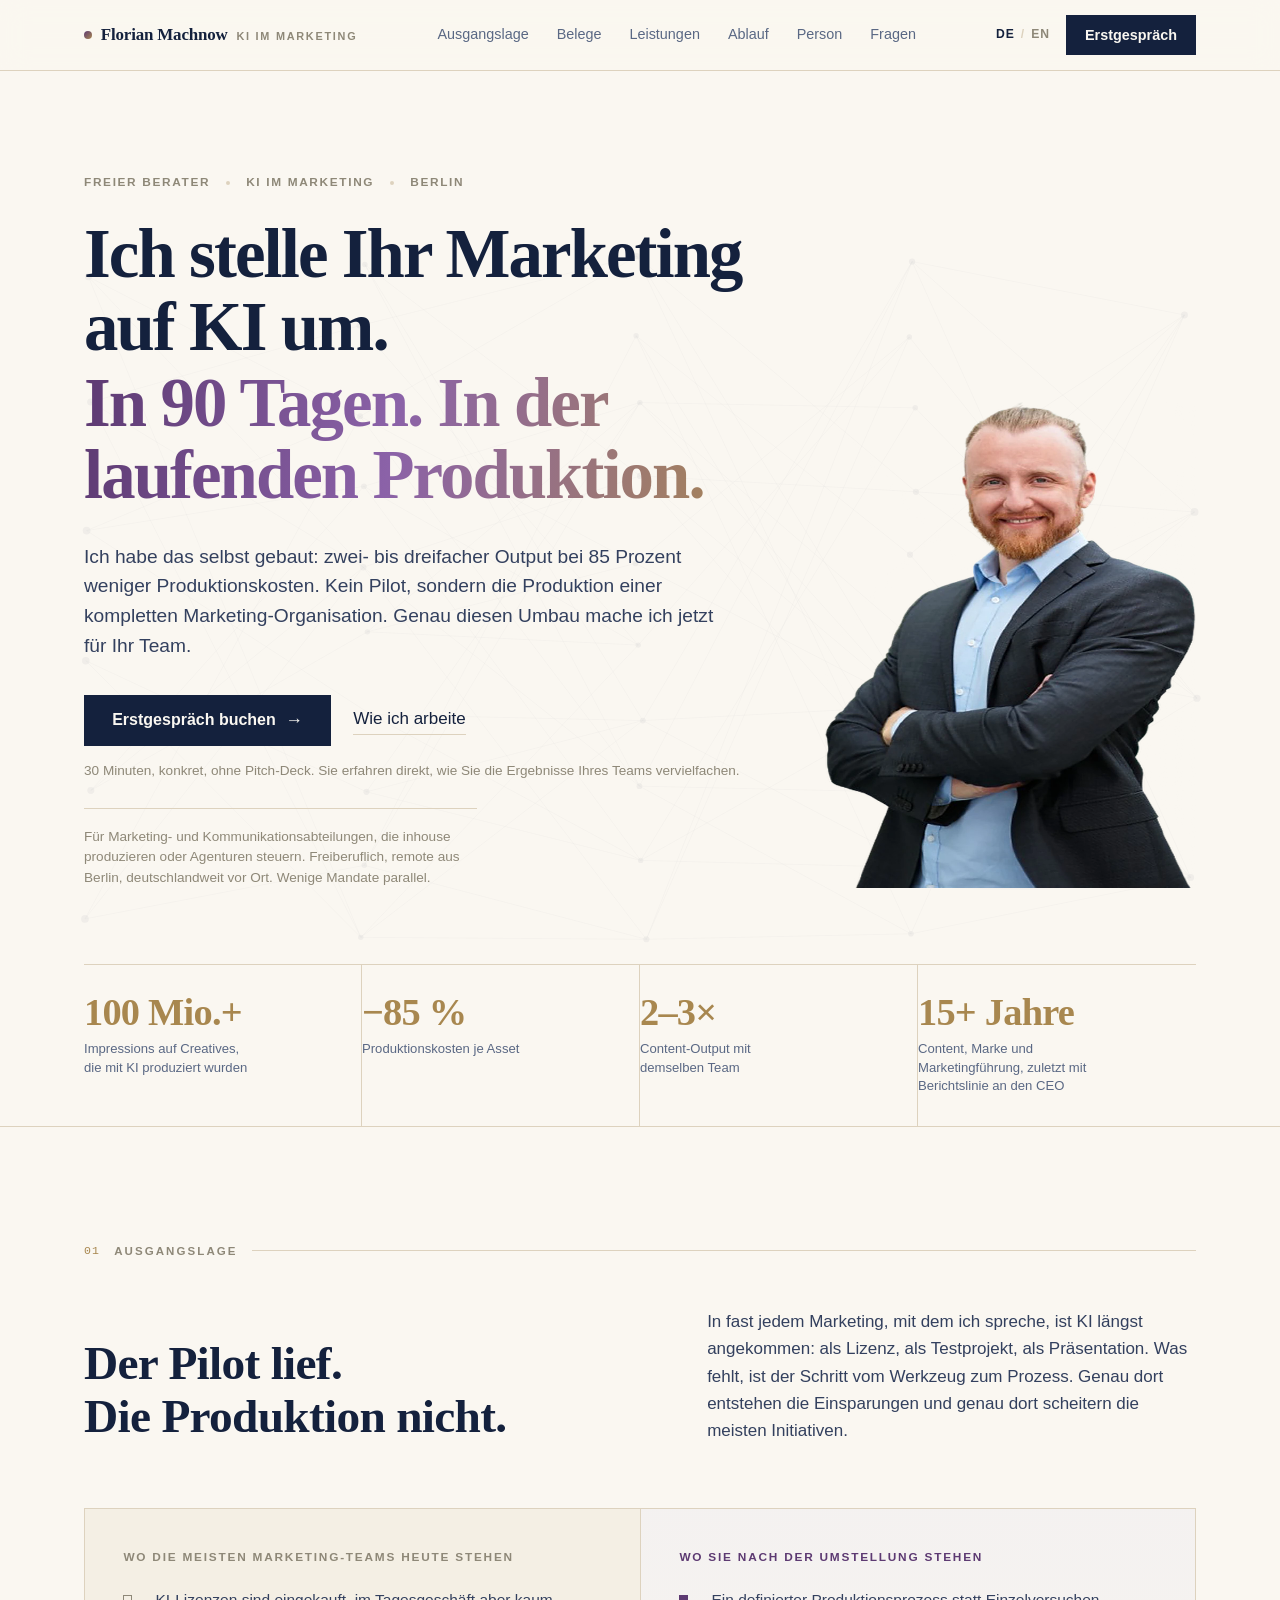
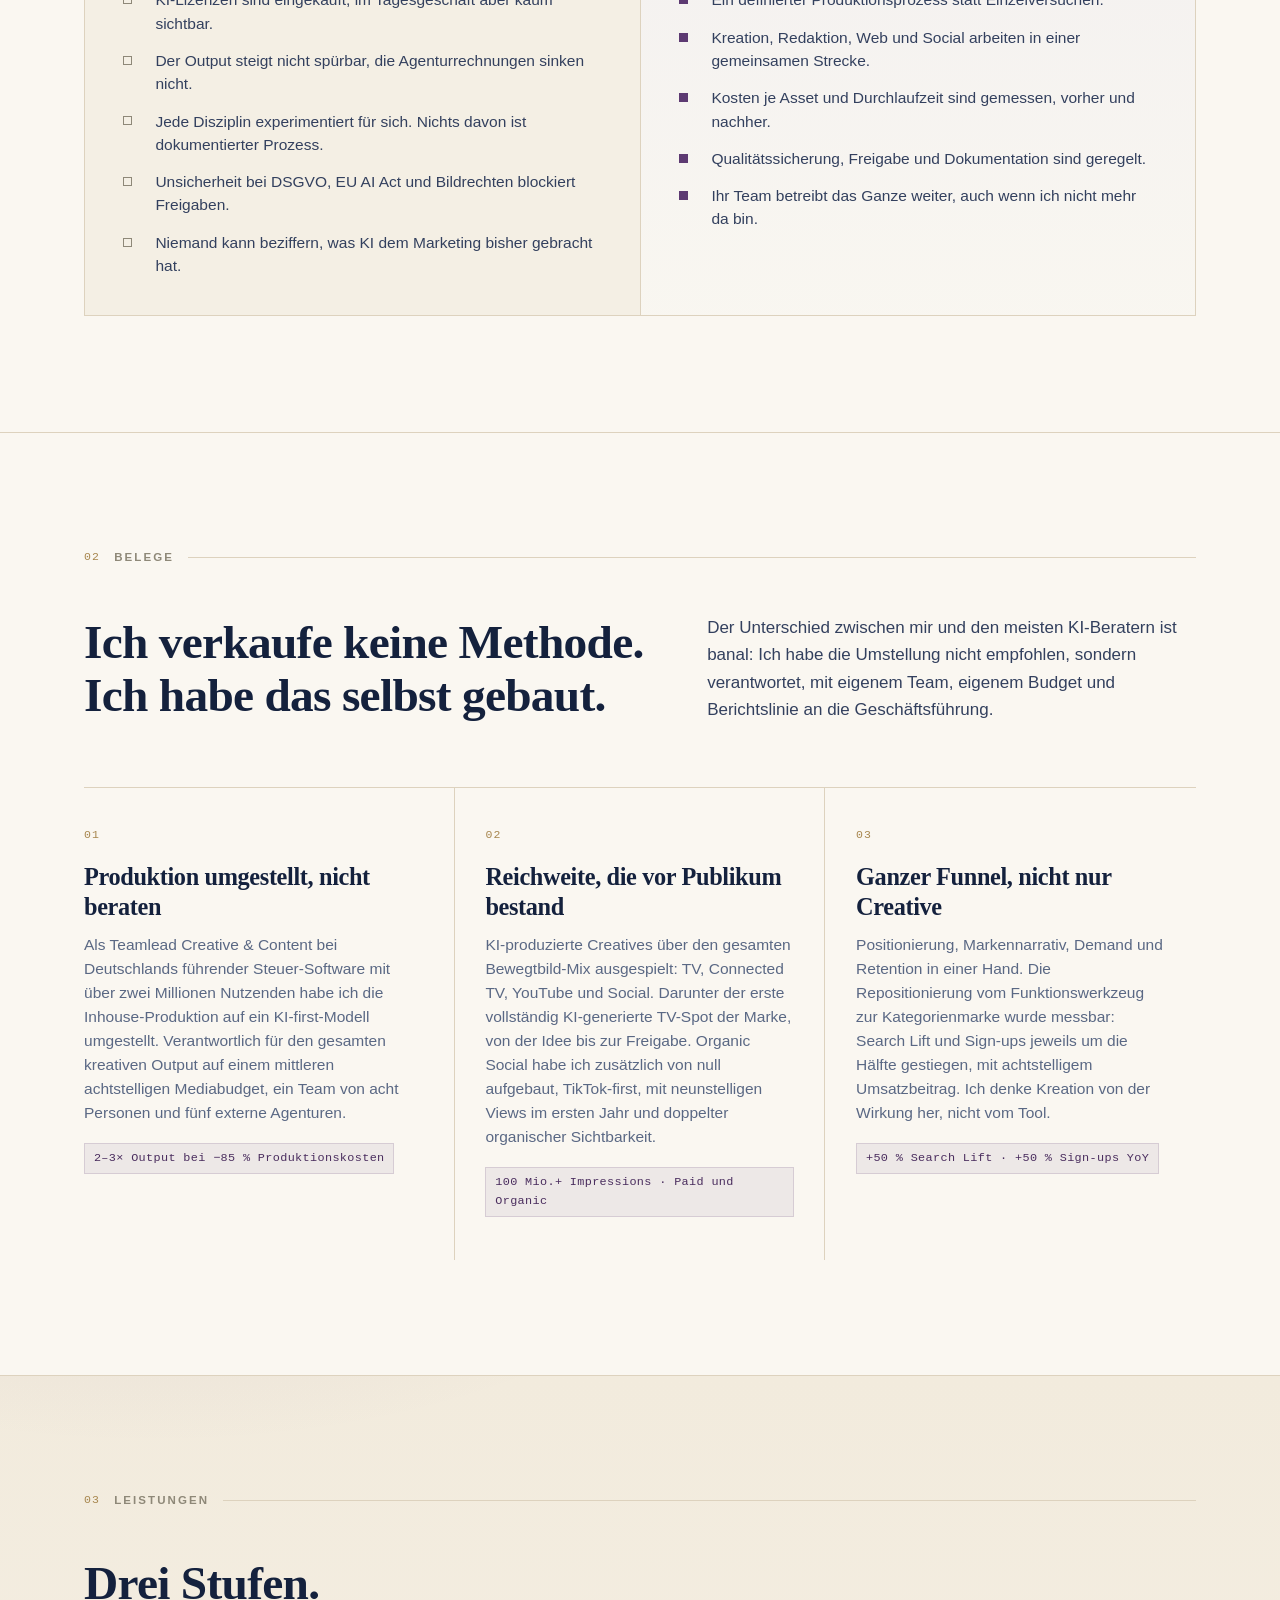
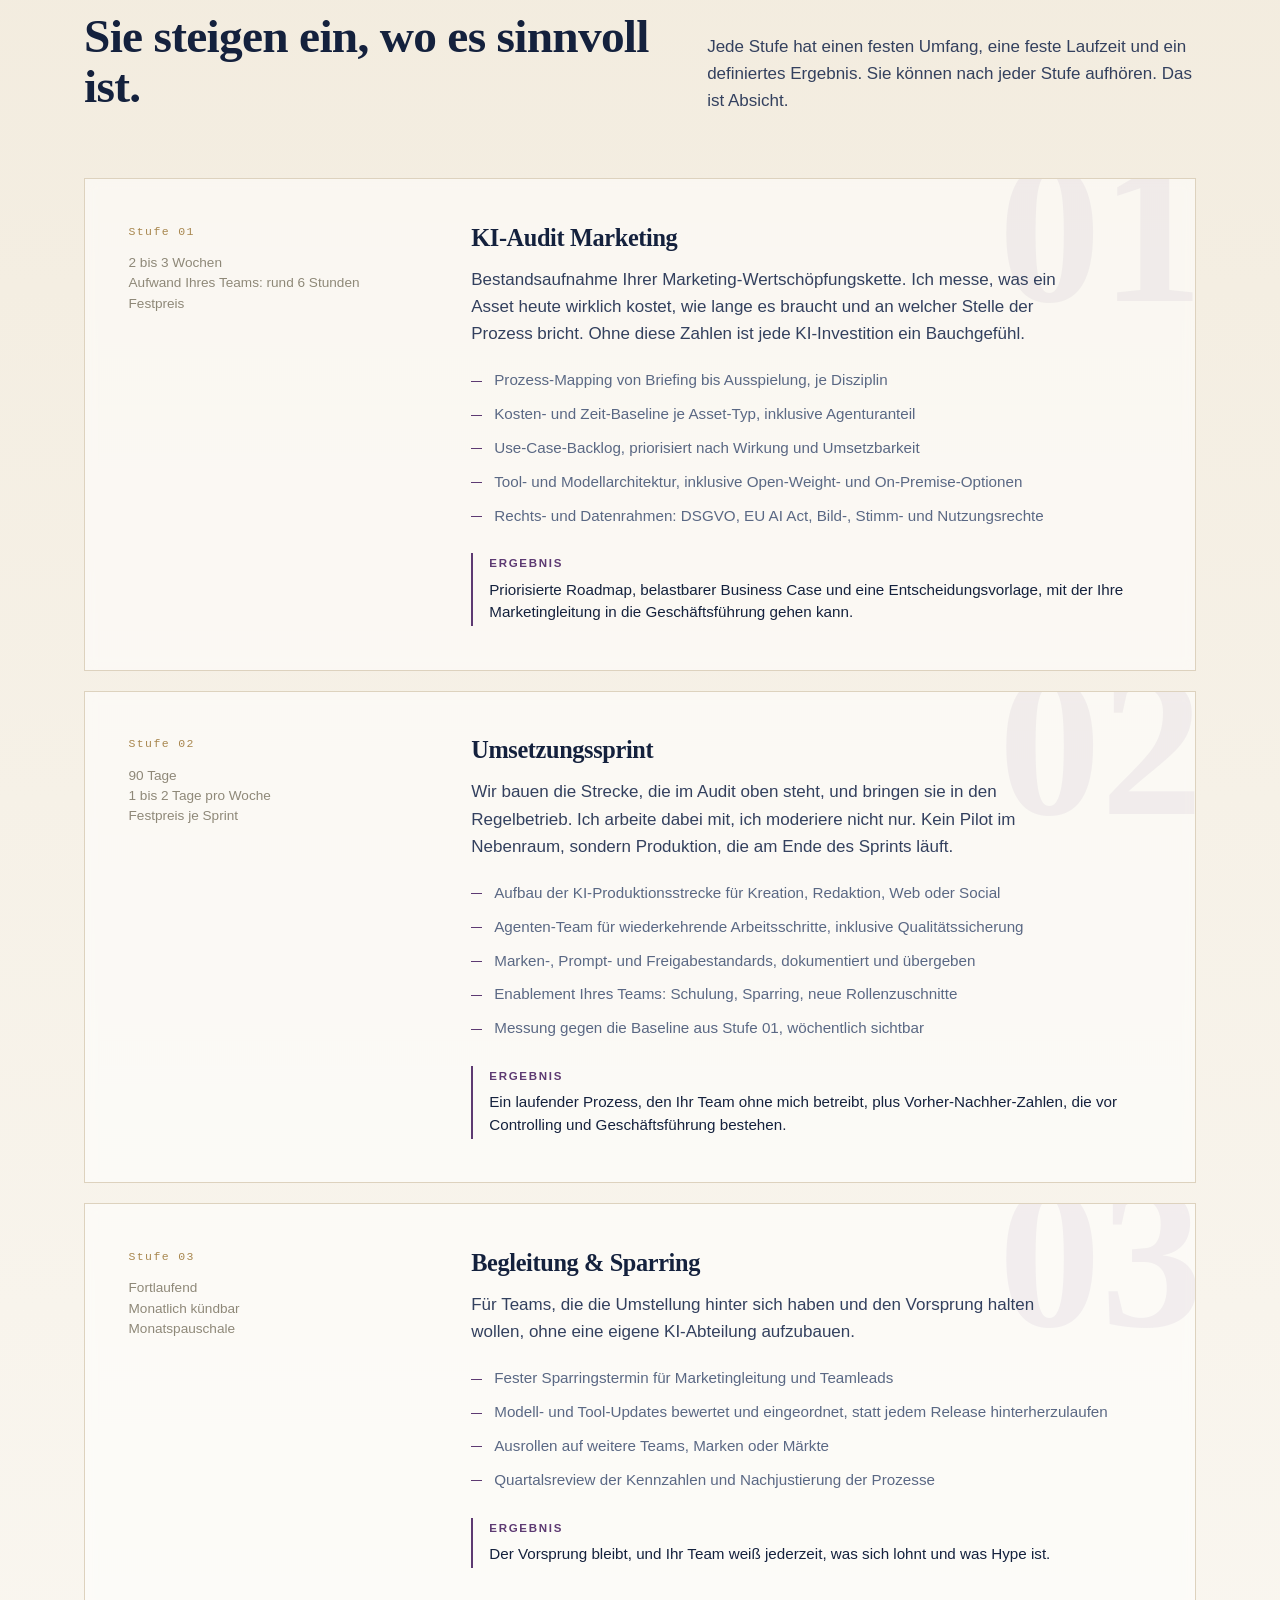
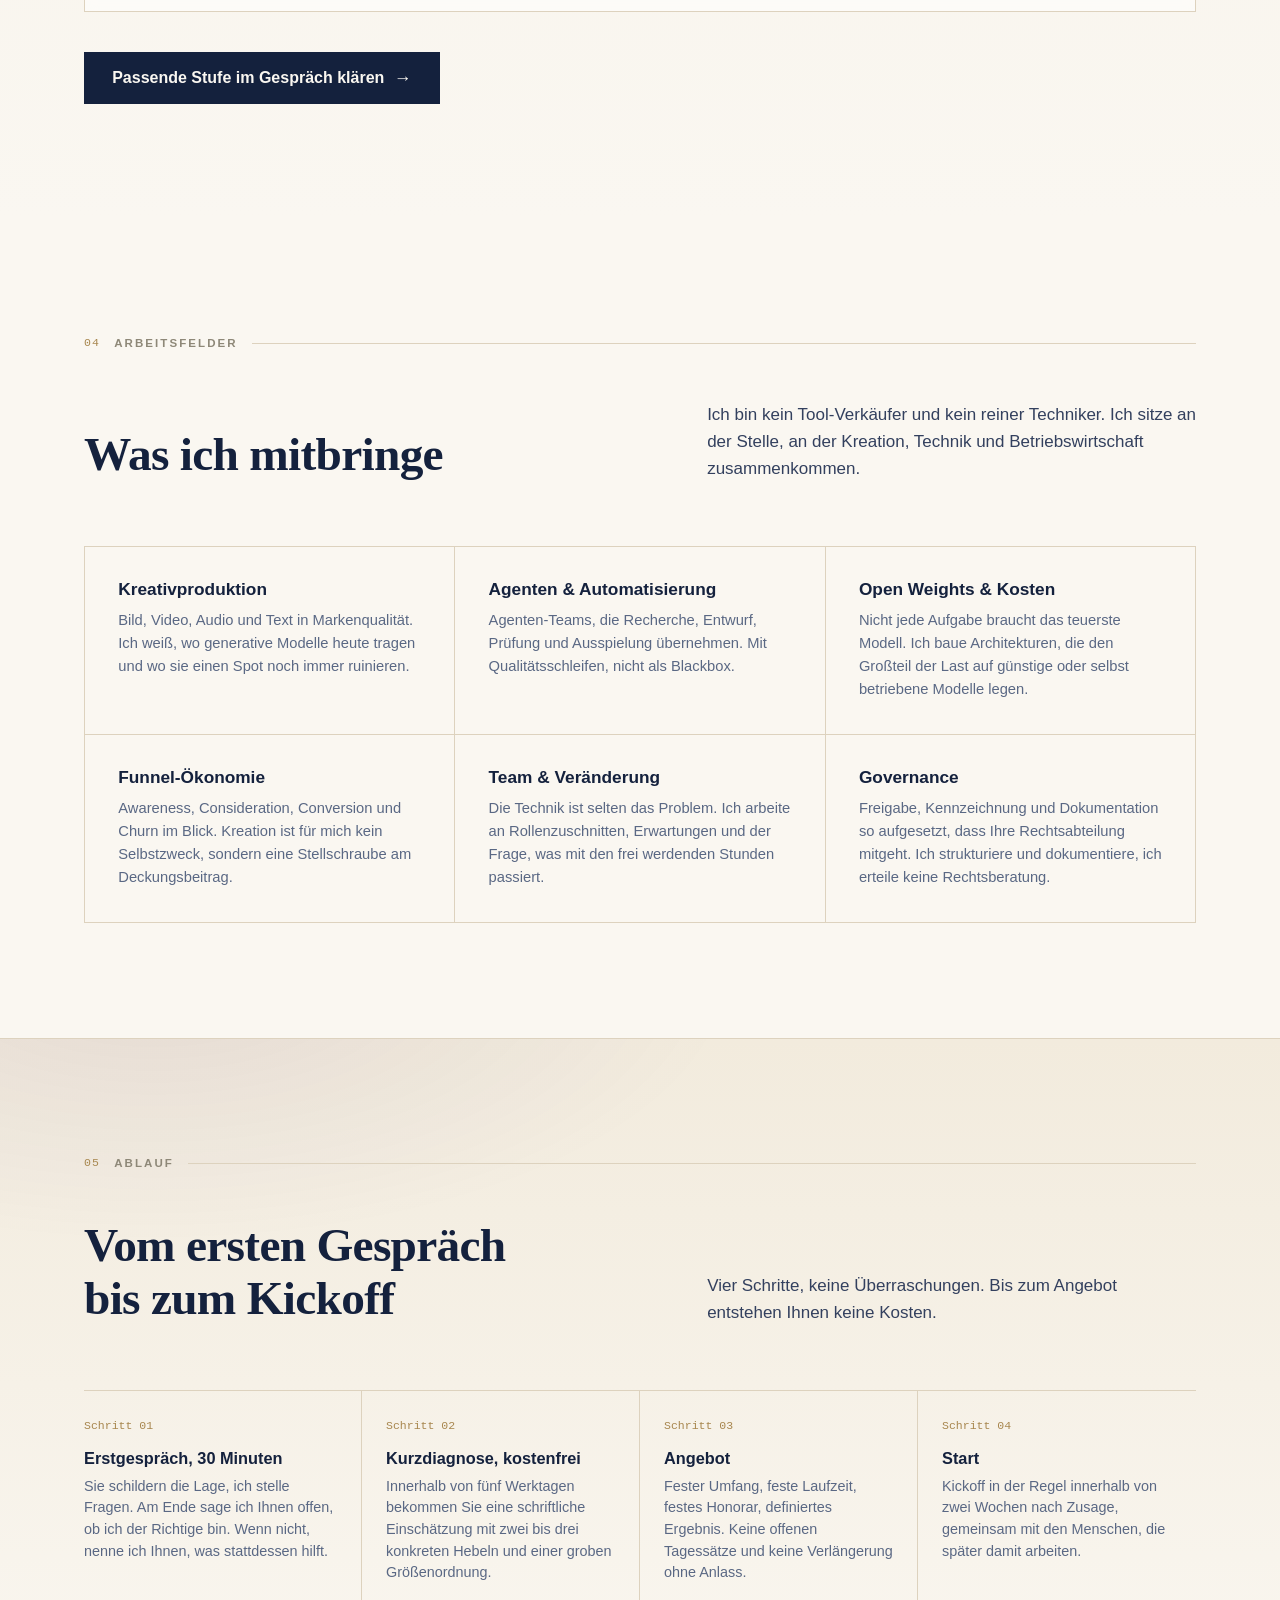
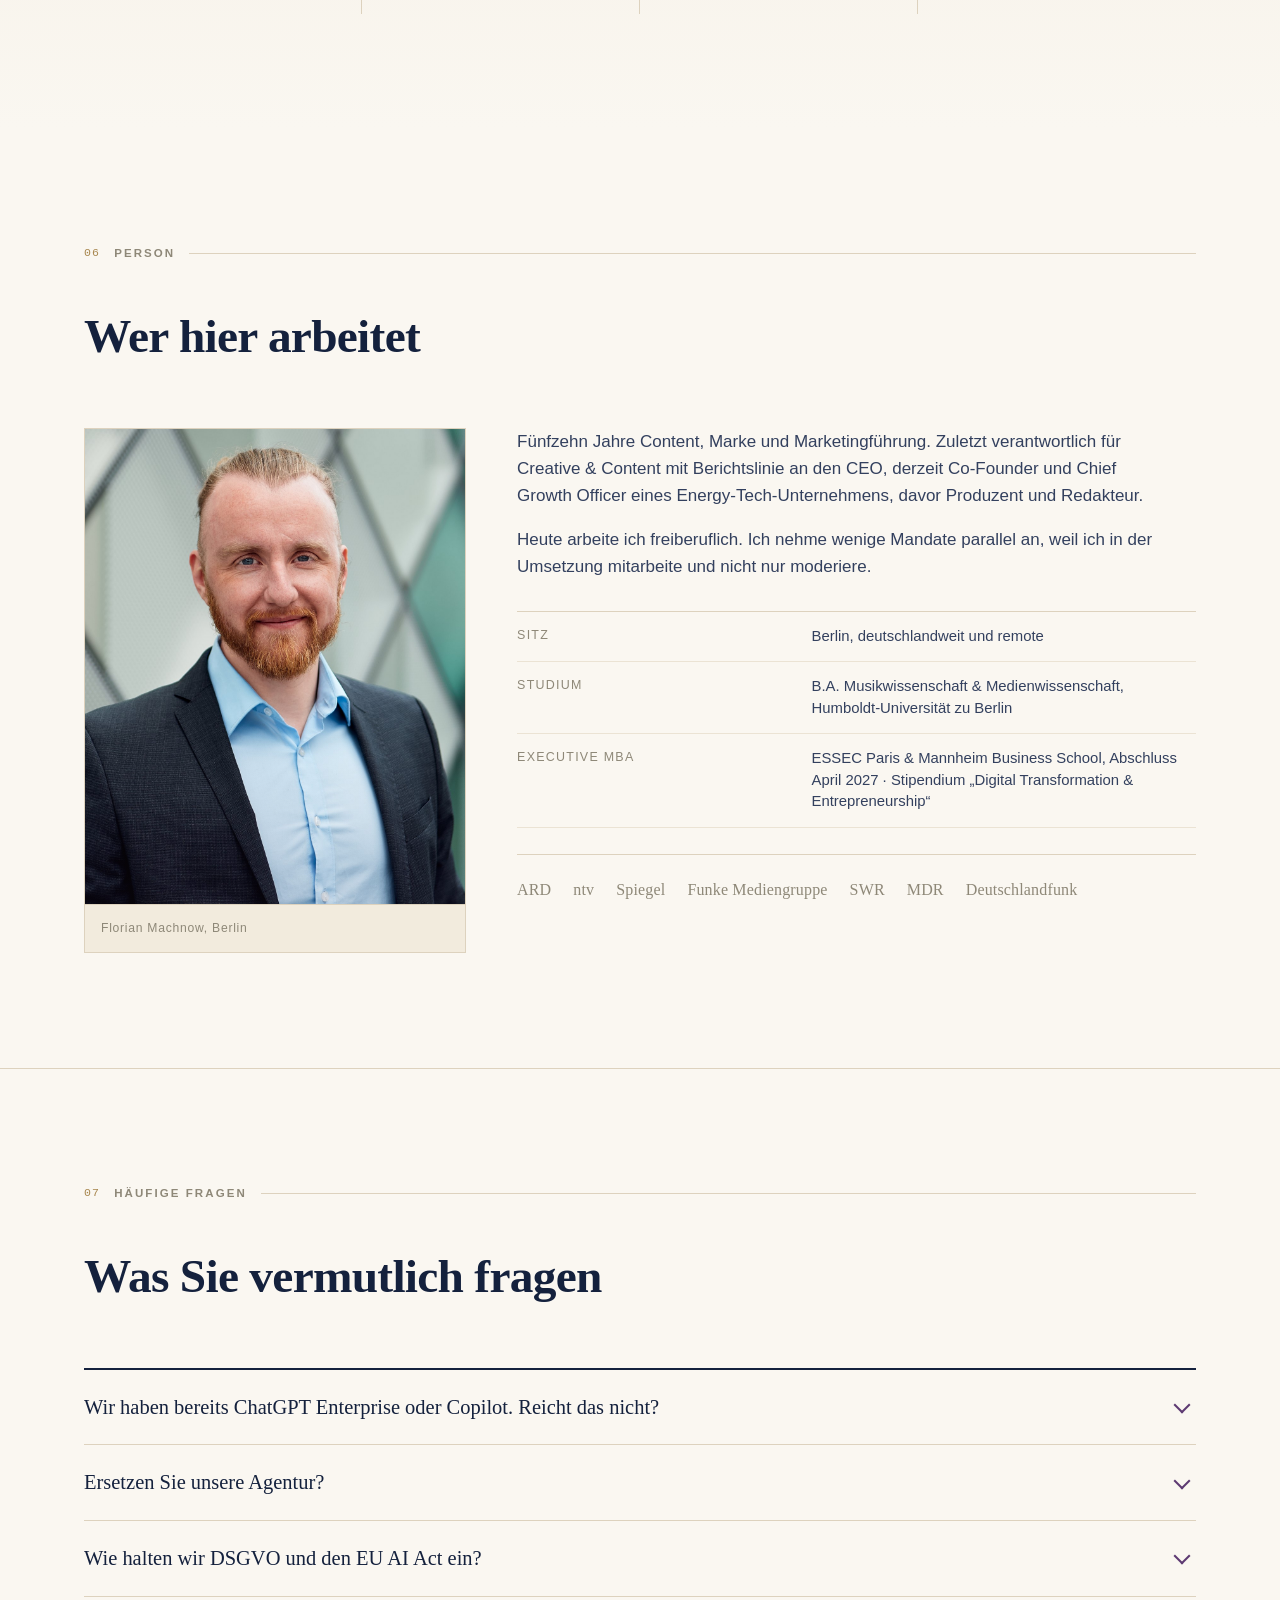
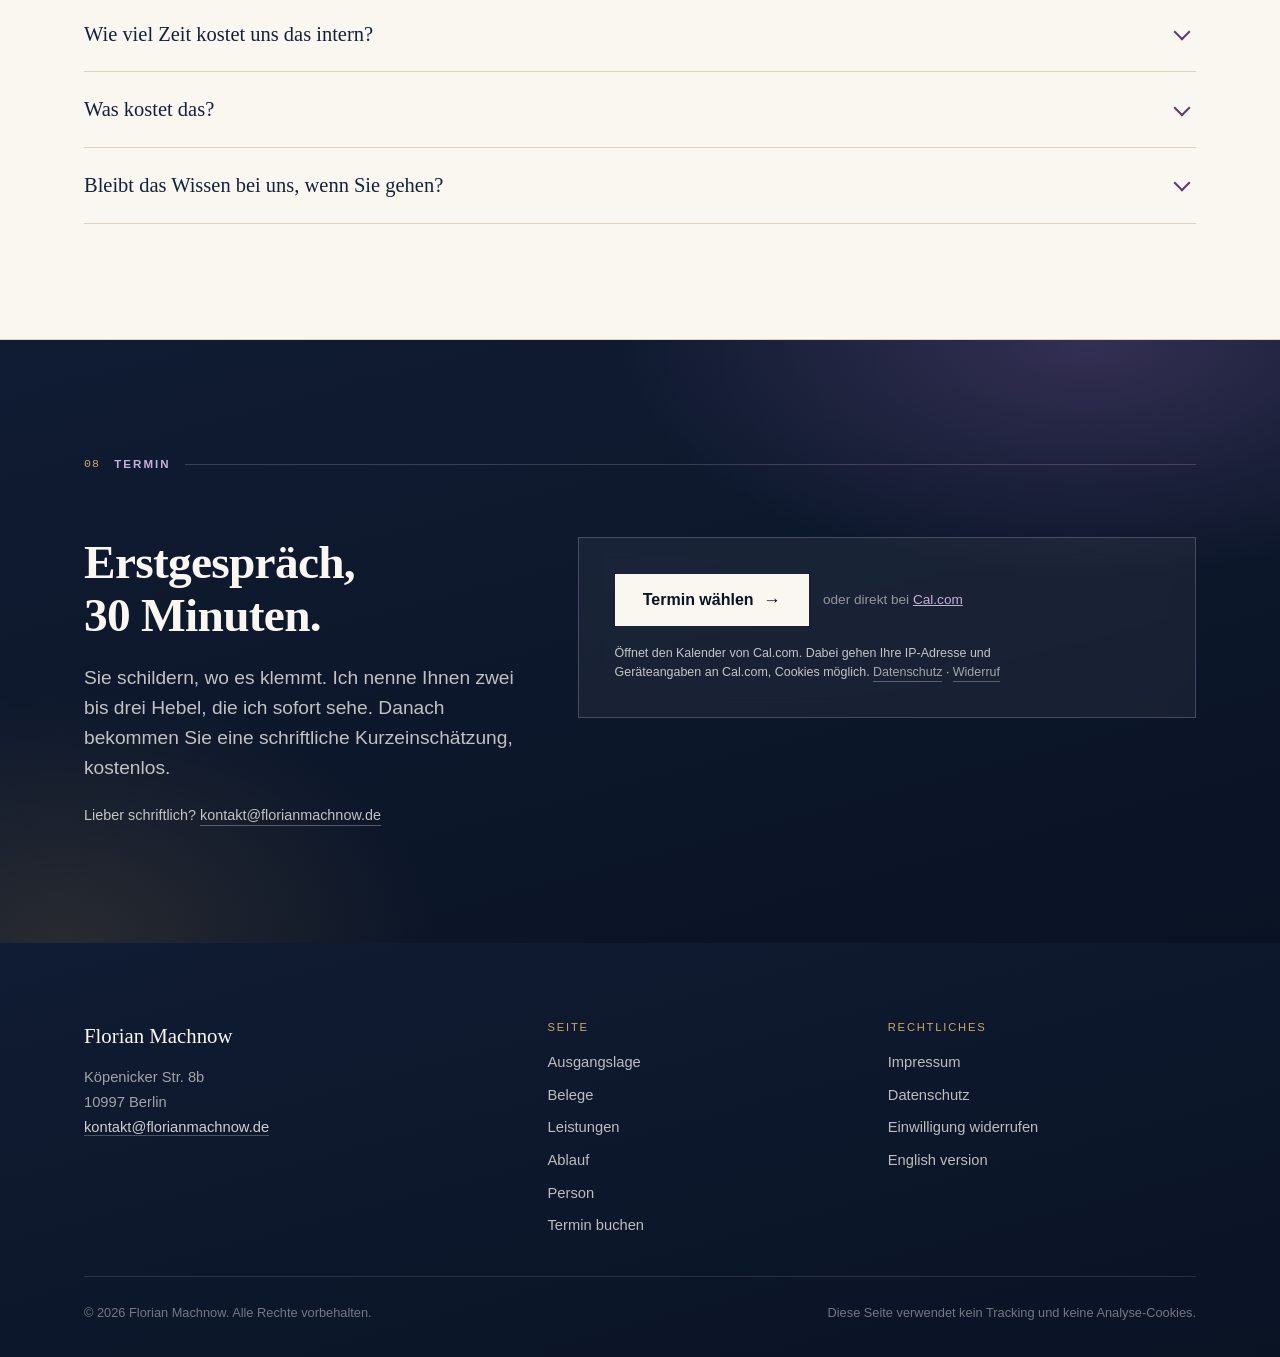
==== commit 8c321e8f: "fix: Cache-Busting fuer CSS und JS, Sicherheitsnetz fuer die Einblendungen - /assets/* war komplett " ====
--- a/index.html
+++ b/index.html
@@ -26,7 +26,7 @@
 <link rel="apple-touch-icon" href="/apple-touch-icon.png">
 <link rel="manifest" href="/site.webmanifest">
 <link rel="canonical" href="https://florianmachnow.de/">
-<link rel="stylesheet" href="/assets/css/style.css">
+<link rel="stylesheet" href="/assets/css/style.css?v=2">
 <script>document.documentElement.classList.add('js');</script>
 </head>
 <body>
@@ -623,6 +623,6 @@
   </div>
 </footer>
 
-<script src="/assets/js/main.js" defer></script>
+<script src="/assets/js/main.js?v=2" defer></script>
 </body>
 </html>
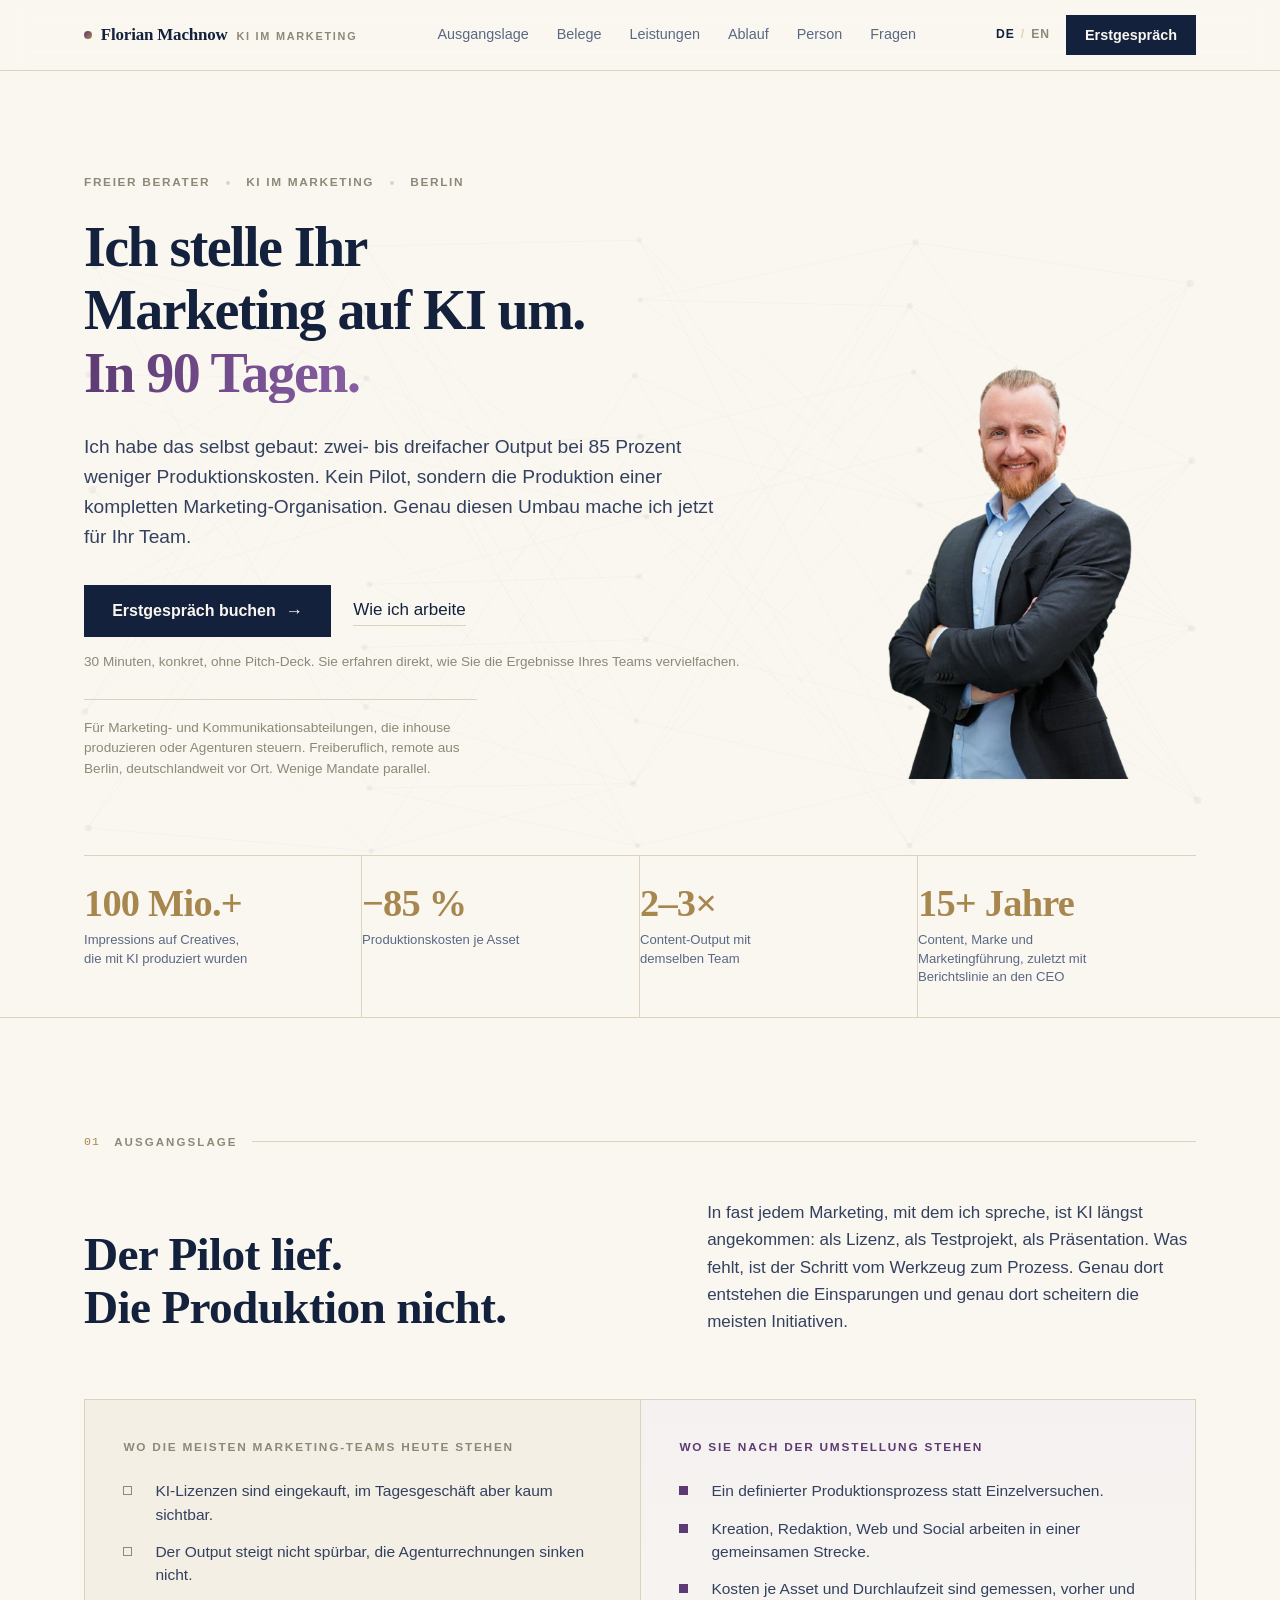
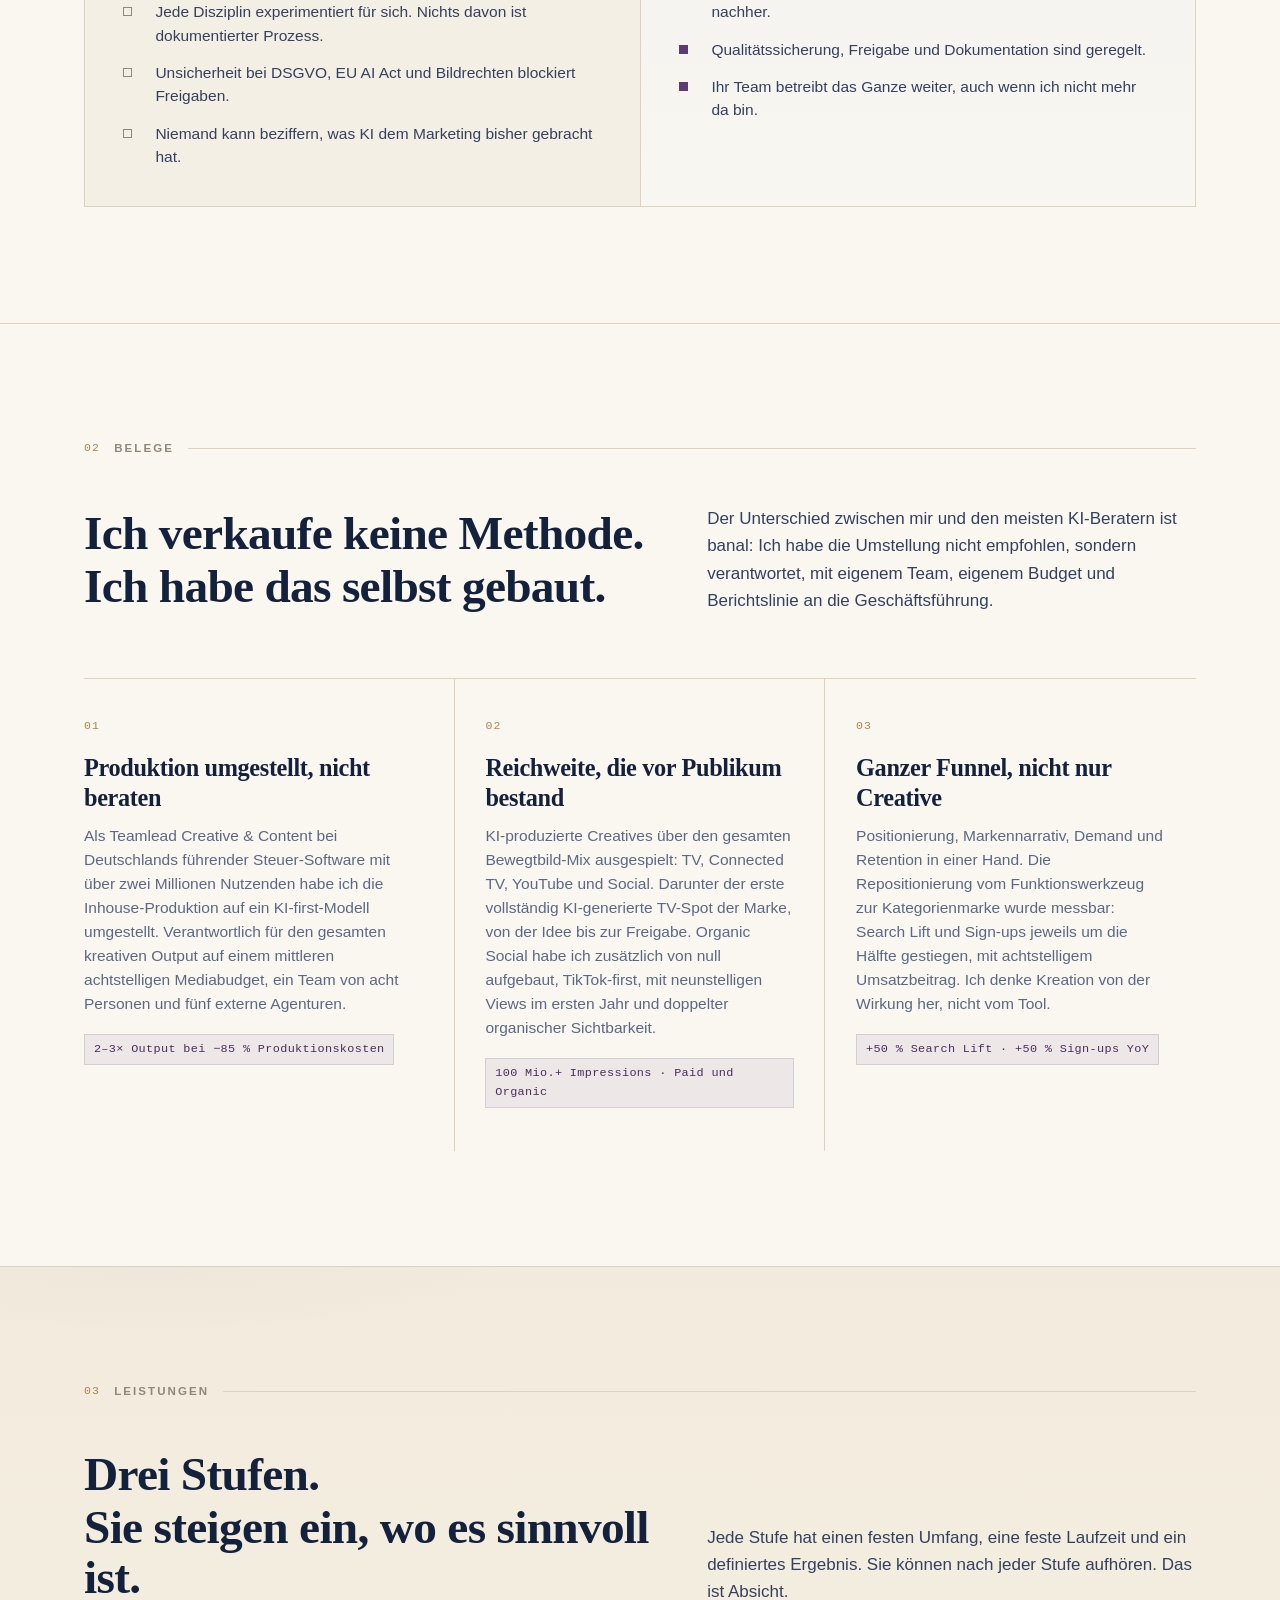
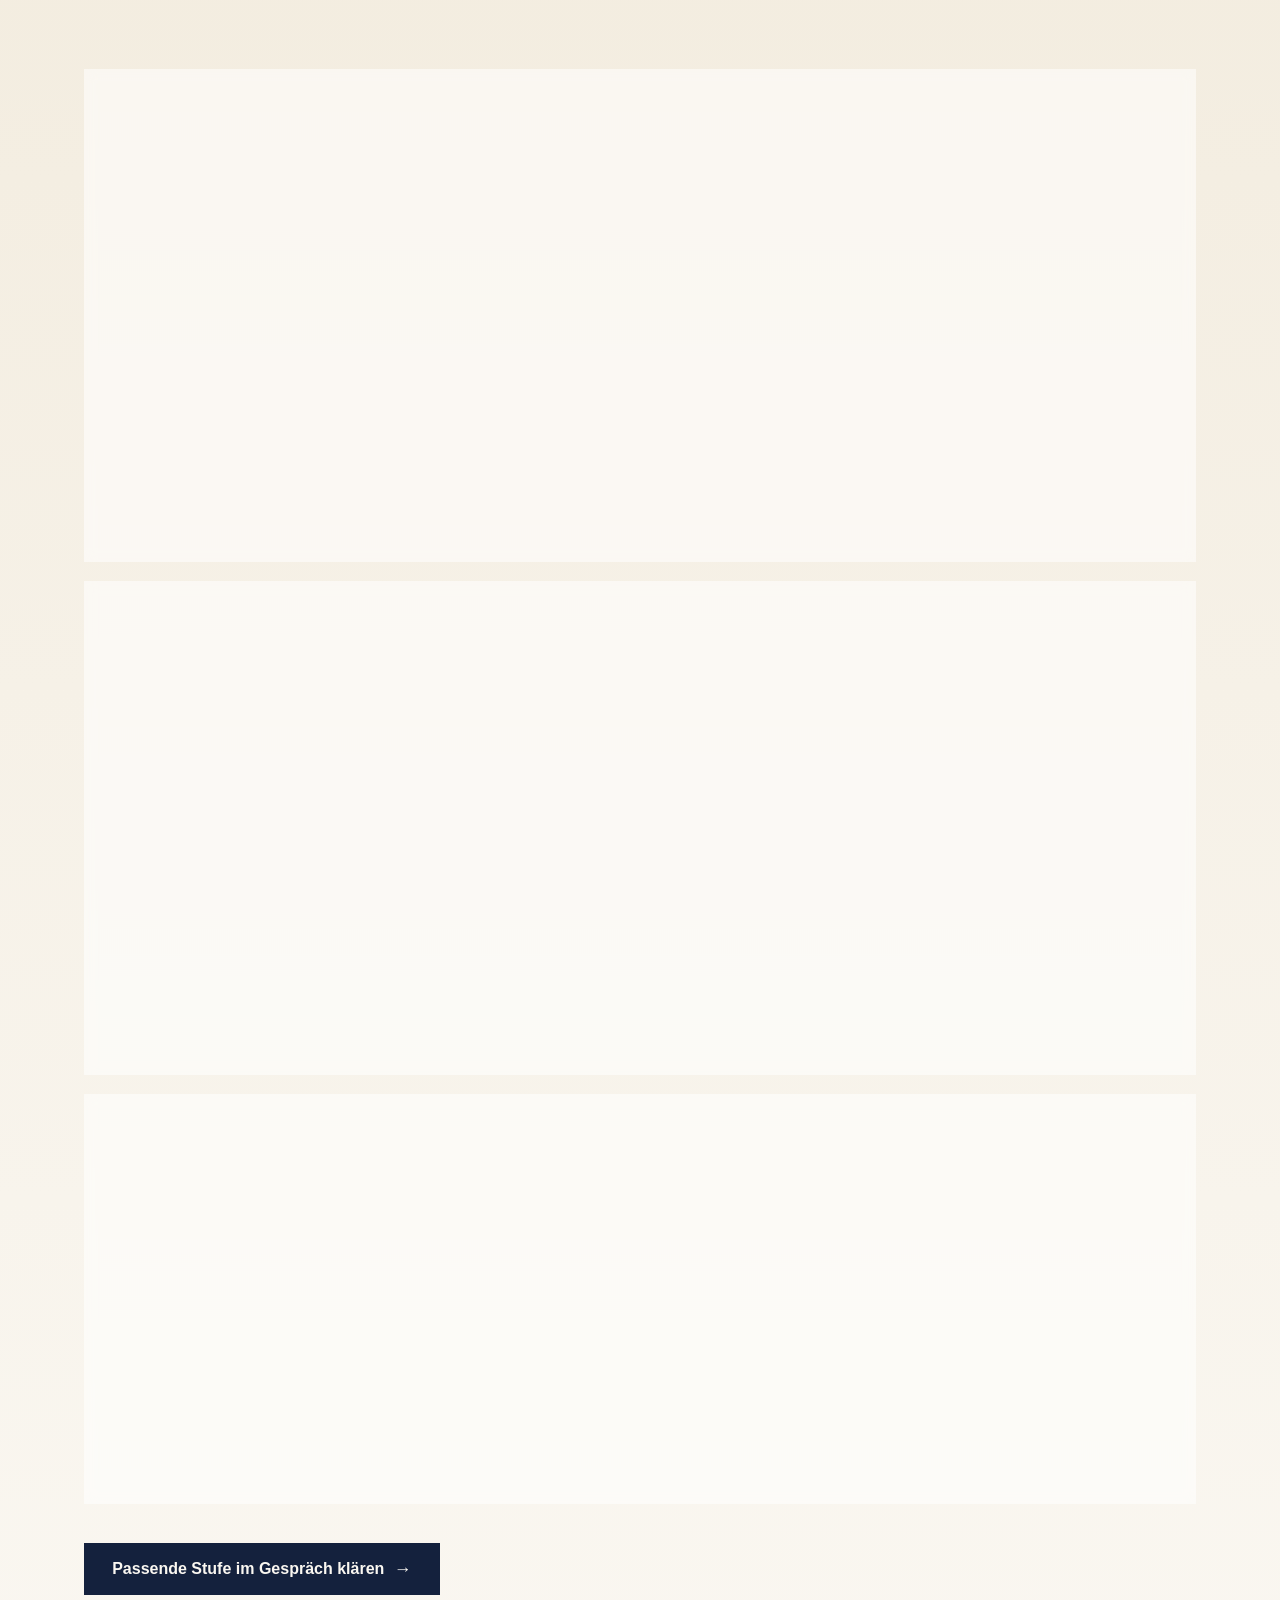
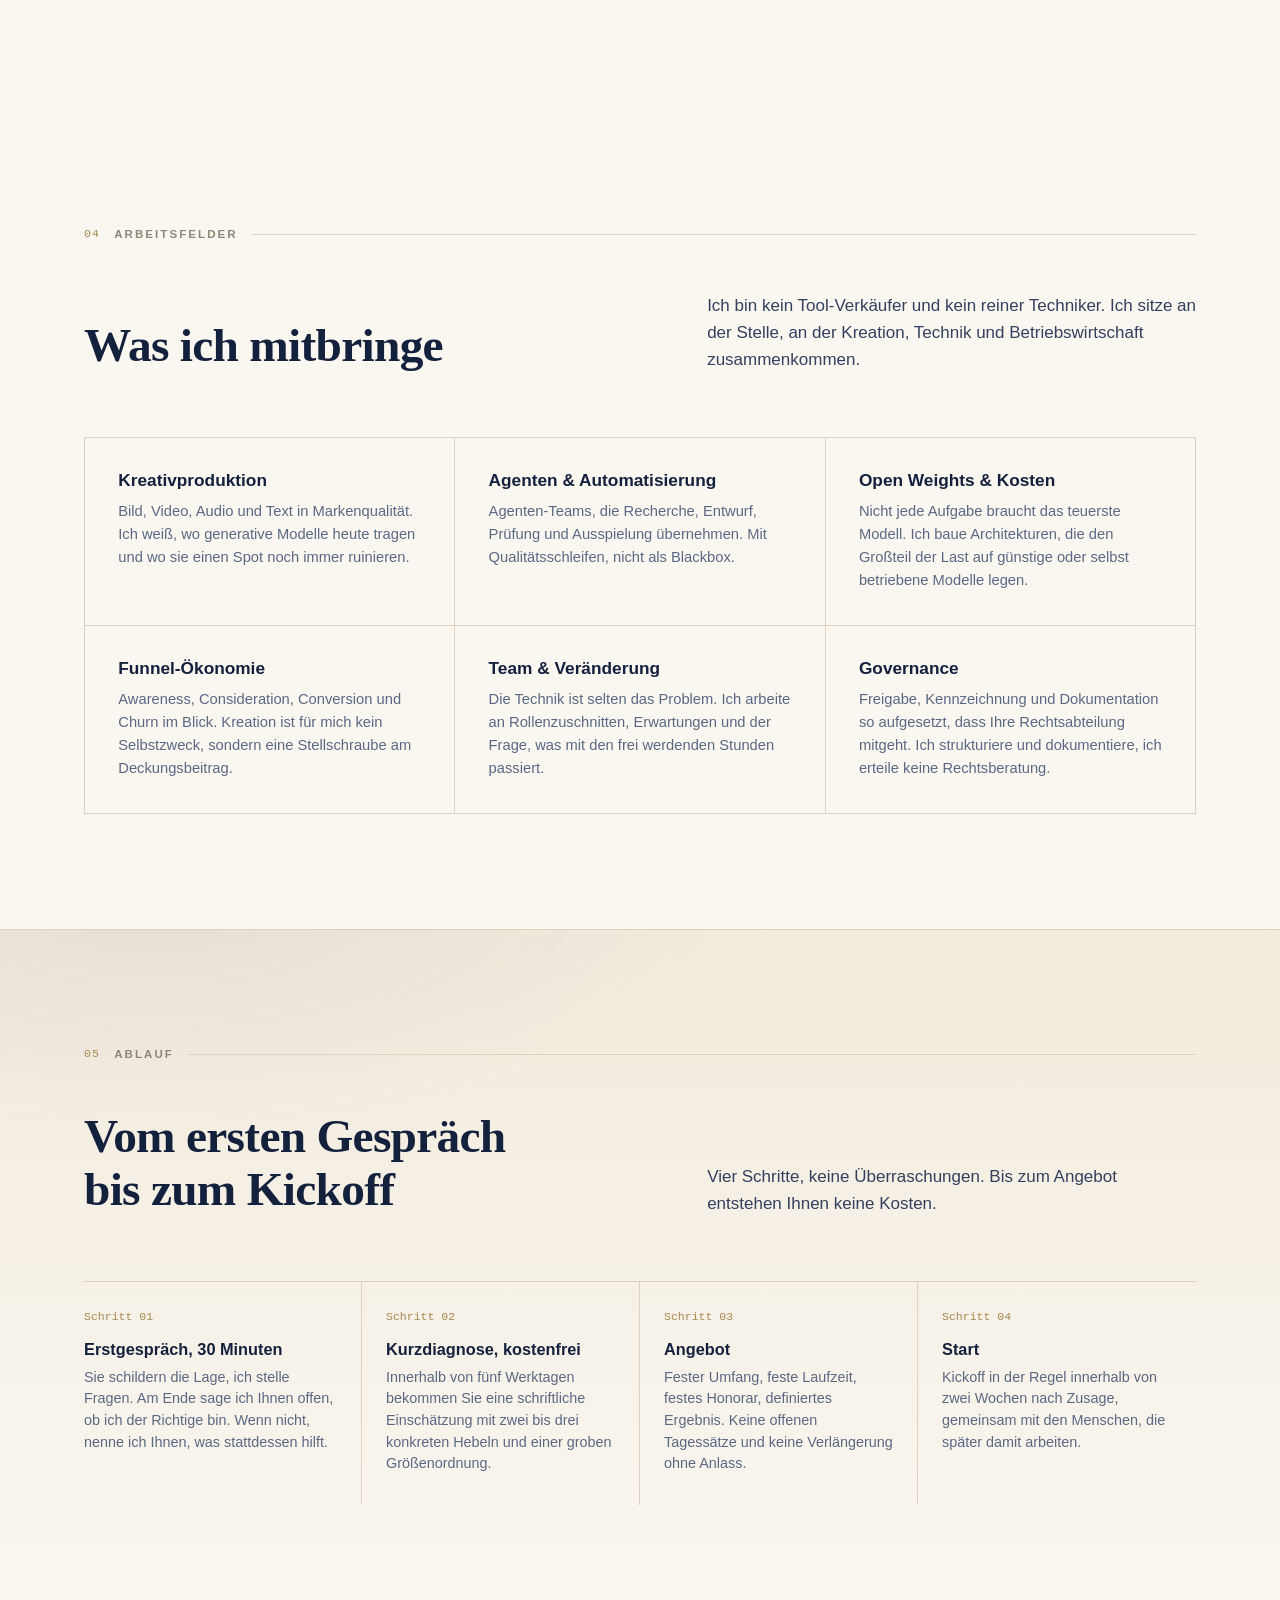
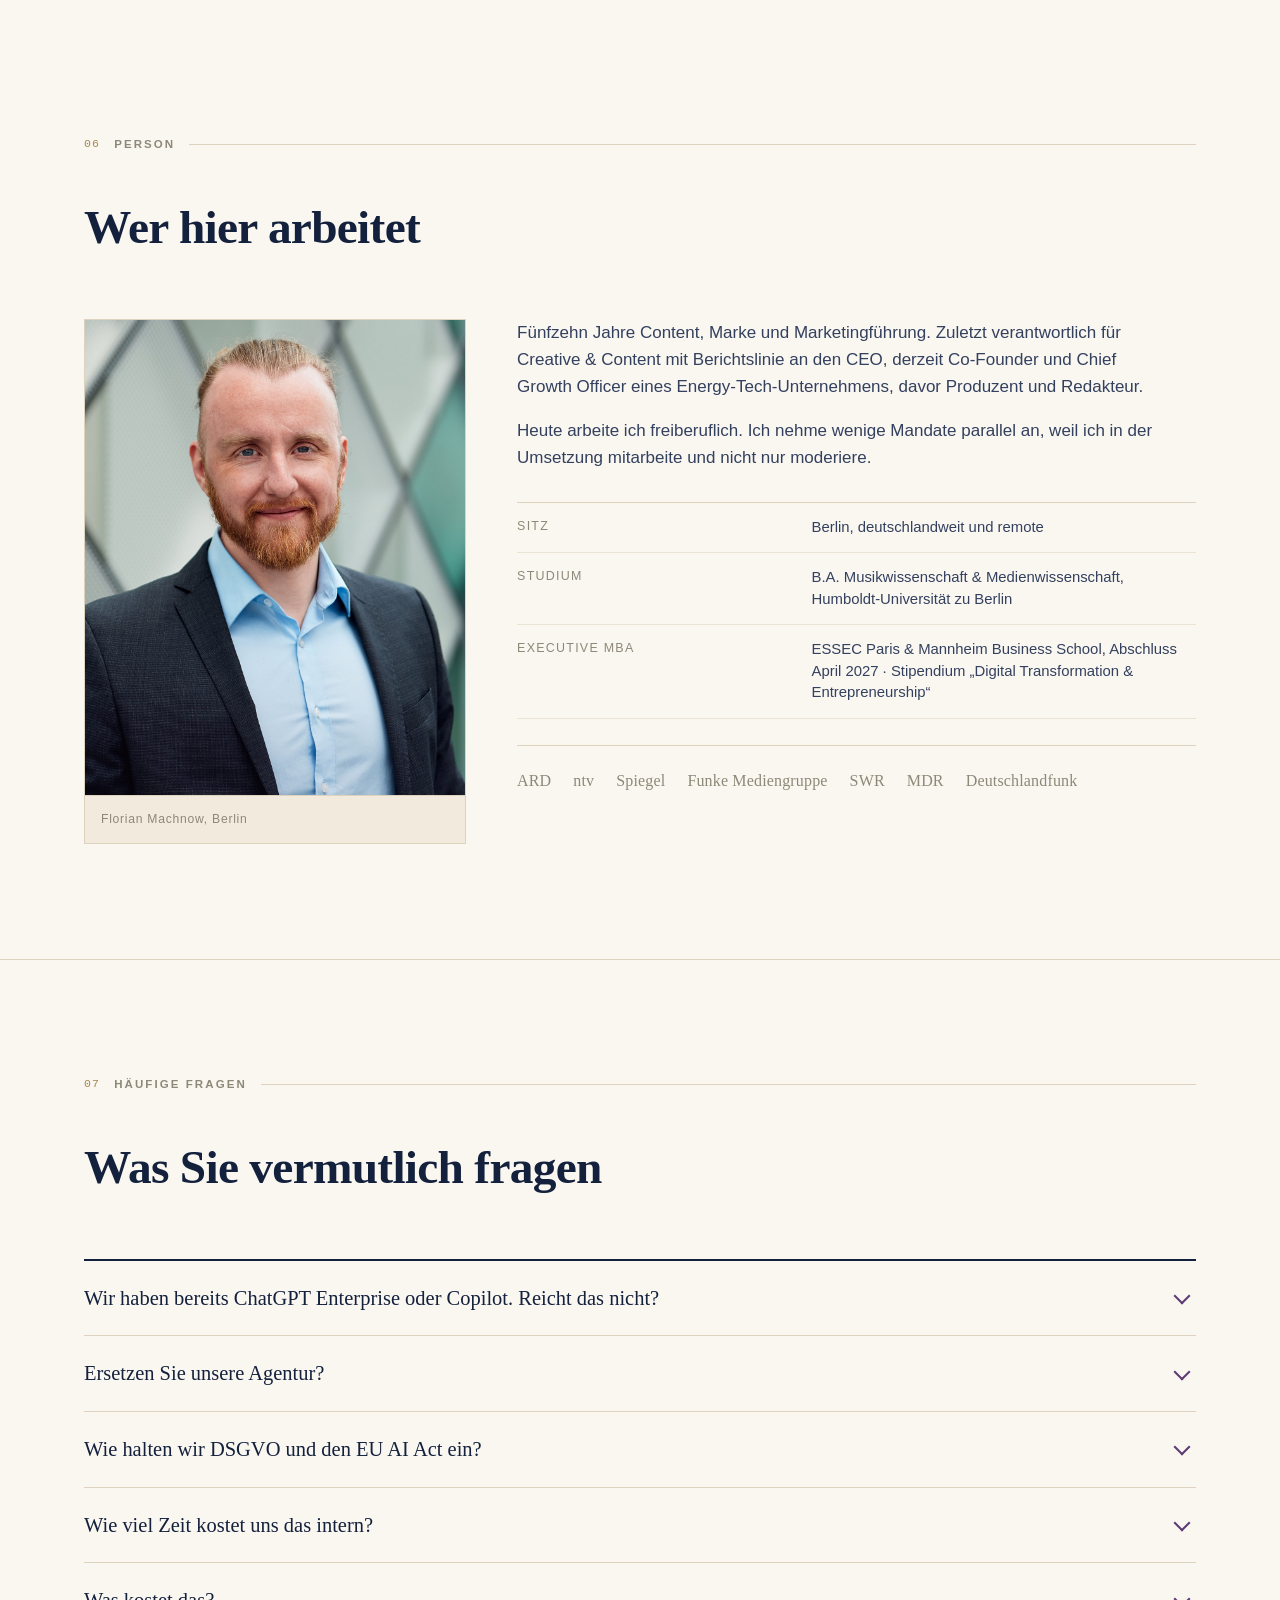
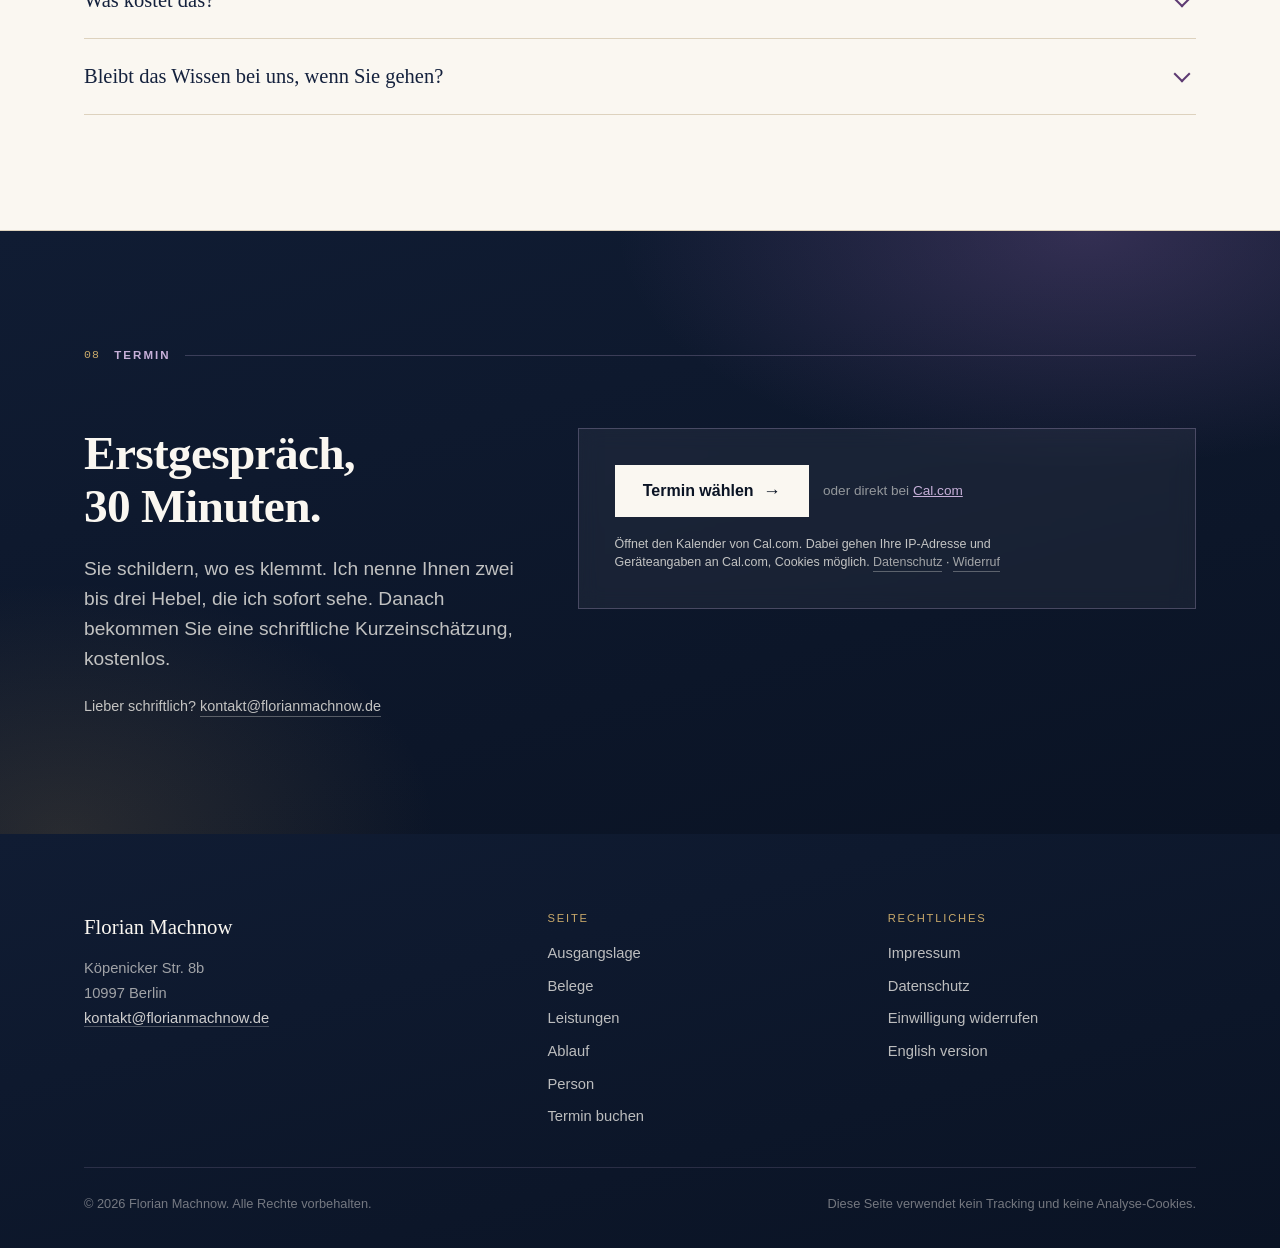
==== commit 37fd4219: "fix: Portrait-Verzerrung, statische Headlines, Silbentrennung - Die Hoehenbegrenzung des Portraits s" ====
--- a/index.html
+++ b/index.html
@@ -75,8 +75,9 @@
         </div>
 
         <h1 class="h-display">
-          <span class="rl"><span style="--i:1">Ich stelle Ihr Marketing auf KI um.</span></span>
-          <span class="rl"><span class="hero__h1-alt" style="--i:2" data-scramble>In 90 Tagen. In der laufenden Produktion.</span></span>
+          <span class="rl"><span style="--i:1">Ich stelle Ihr</span></span>
+          <span class="rl"><span style="--i:2">Marketing auf KI um.</span></span>
+          <span class="rl"><span class="hero__h1-alt" style="--i:3" data-scramble>In 90 Tagen.</span></span>
         </h1>
 
         <p class="lead hero__lead rise" style="--i:4">Ich habe das selbst gebaut: zwei- bis dreifacher Output bei
--- a/assets/css/style.css
+++ b/assets/css/style.css
@@ -107,9 +107,12 @@
 h1,h2,h3,h4{font-family:var(--display);font-weight:700;letter-spacing:-.015em;line-height:1.1}
 
 .h-display{
-  font-size:clamp(2.2rem, 5.6vw, 4.3rem);
-  line-height:1.05;letter-spacing:-.028em;
-  hyphens:auto;overflow-wrap:break-word;word-break:normal;
+  font-size:clamp(2rem, 4.4vw, 3.5rem);
+  line-height:1.06;letter-spacing:-.028em;
+  /* Keine automatische Silbentrennung. In einer Schlagzeile sieht
+     "Marke-ting" nach Fehler aus. Der Notausgang bleibt: ein Wort,
+     das partout nicht passt, wird umbrochen, aber ohne Trennstrich. */
+  hyphens:none;overflow-wrap:break-word;word-break:normal;
 }
 .h-section{font-size:clamp(1.85rem, 3.7vw, 3rem);line-height:1.06;overflow-wrap:break-word}
 .h-card{font-size:clamp(1.22rem,1.9vw,1.55rem);line-height:1.2}
@@ -300,10 +303,6 @@
 }
 /* Unter 900 Pixel rutscht das Portrait unter den Text */
 @media (max-width:899px){.hero__portrait{max-width:240px;margin-top:4px}}
-/* Ab 900 Pixel steht es neben der Headline und bleibt im ersten Viewport */
-@media (min-width:900px){
-  .hero__portrait img{max-height:54vh;width:auto;margin:0 auto}
-}
 .hero__portrait picture{display:block;position:relative;z-index:1}
 
 /* Lichtkegel hinter der Person, faehrt mit dem KI-Raum hoch */
@@ -330,6 +329,22 @@
   display:block;width:100%;height:auto;
   filter:brightness(1) contrast(1);
   transition:filter 1.2s ease;
+}
+/* Ab 900 Pixel steht das Portrait neben der Headline. Die Hoehe wird
+   gedeckelt, damit die Person samt Schnittkante komplett im ersten
+   Viewport steht.
+
+   Diese Regel MUSS nach der Grundregel darueber stehen. Beide haben
+   dieselbe Spezifitaet, eine Media Query erhoeht sie nicht. Stuende sie
+   davor, gaebe das "width:100%" von oben den Ton an, die Hoehe waere
+   trotzdem gedeckelt, und das Bild wuerde gestaucht. Genau dieser Fehler
+   war einmal drin. */
+@media (min-width:900px){
+  .hero__portrait img{
+    width:auto;max-width:100%;
+    height:auto;max-height:min(46vh, 460px);
+    margin:0 auto;
+  }
 }
 
 /* Proof-Leiste */
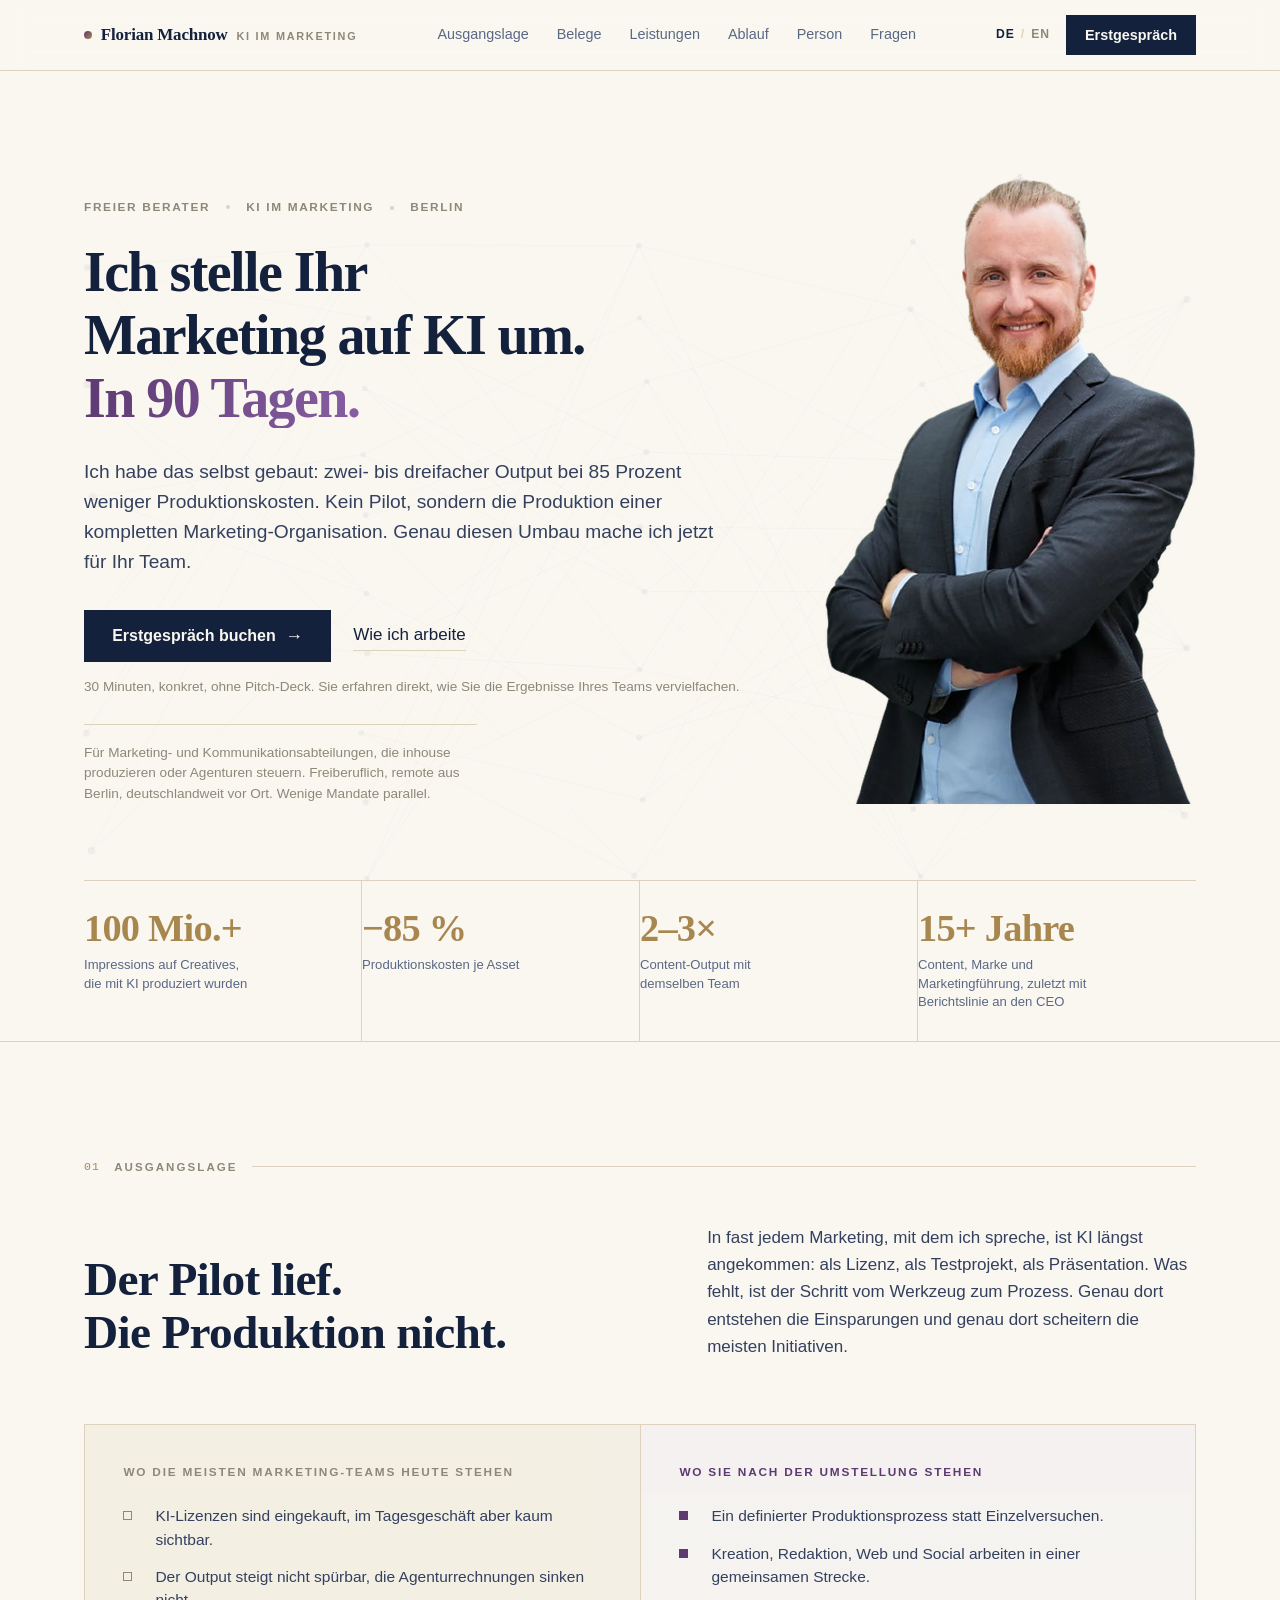
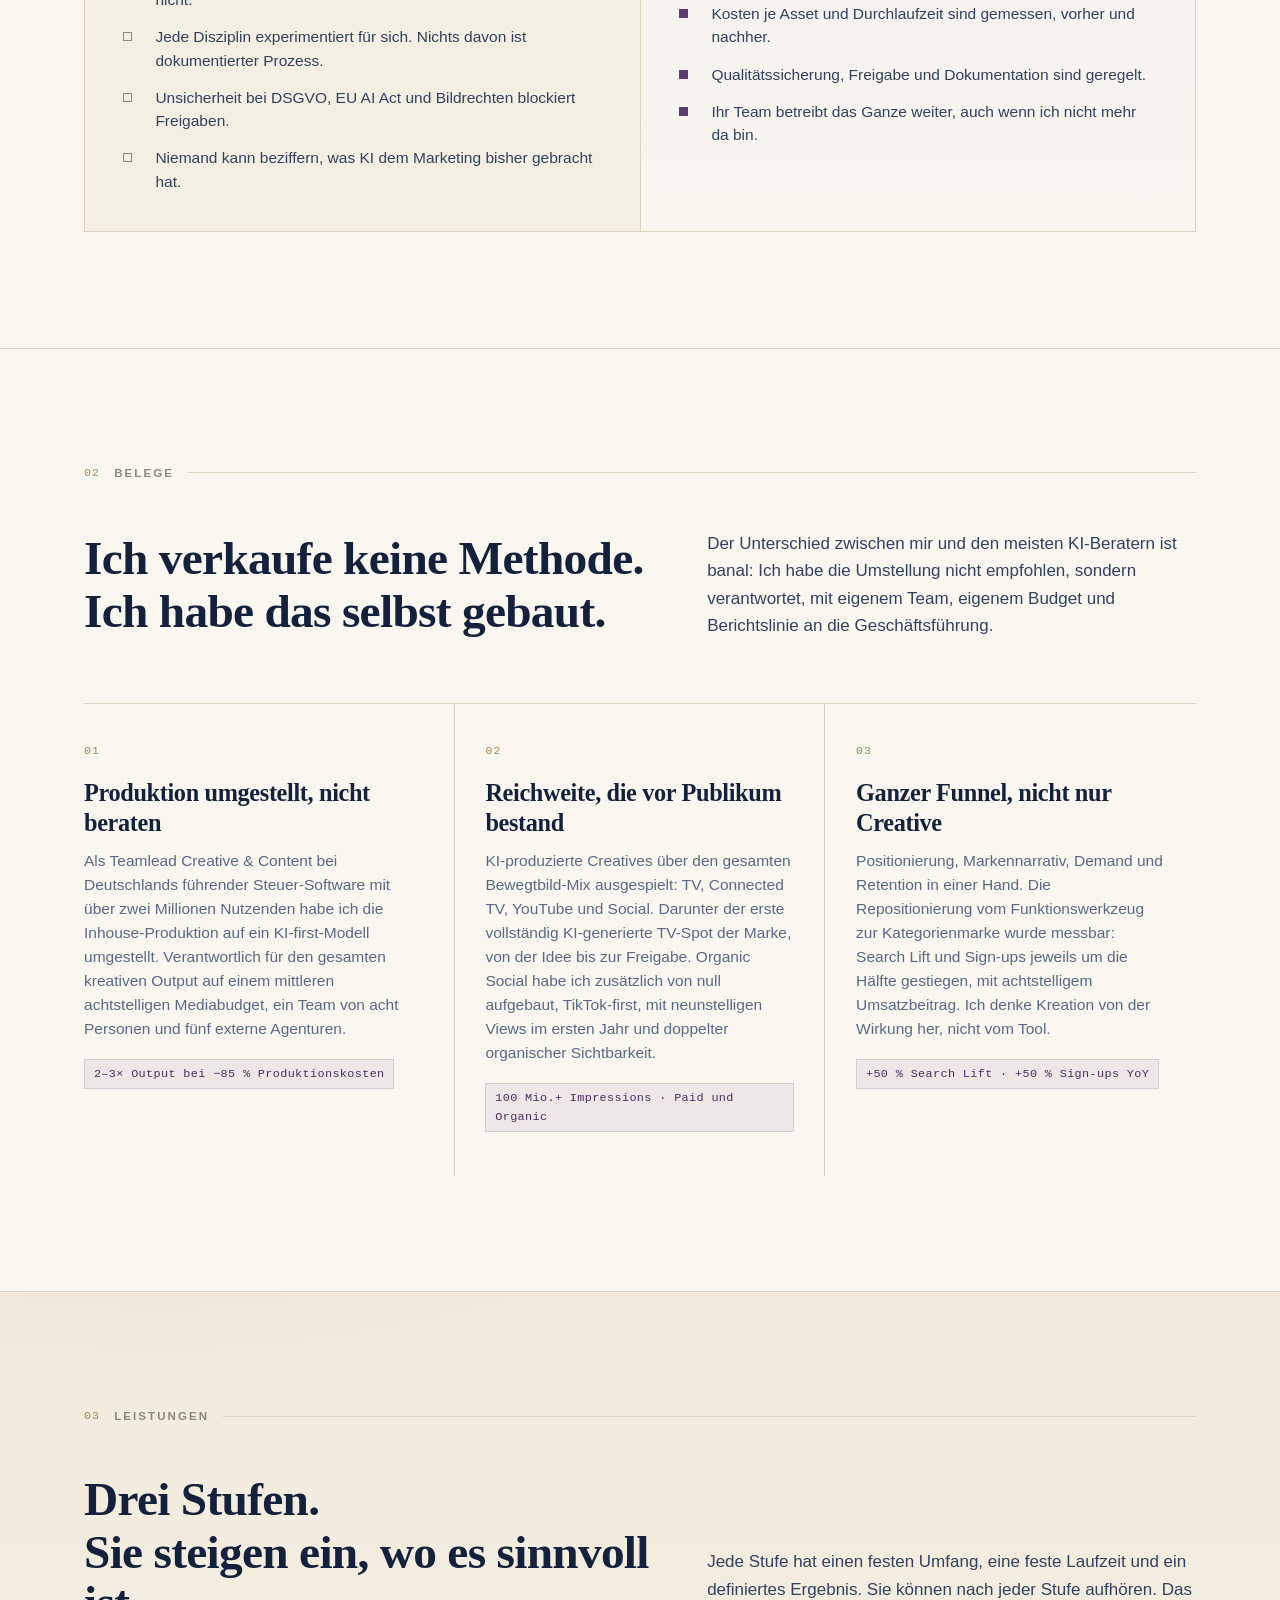
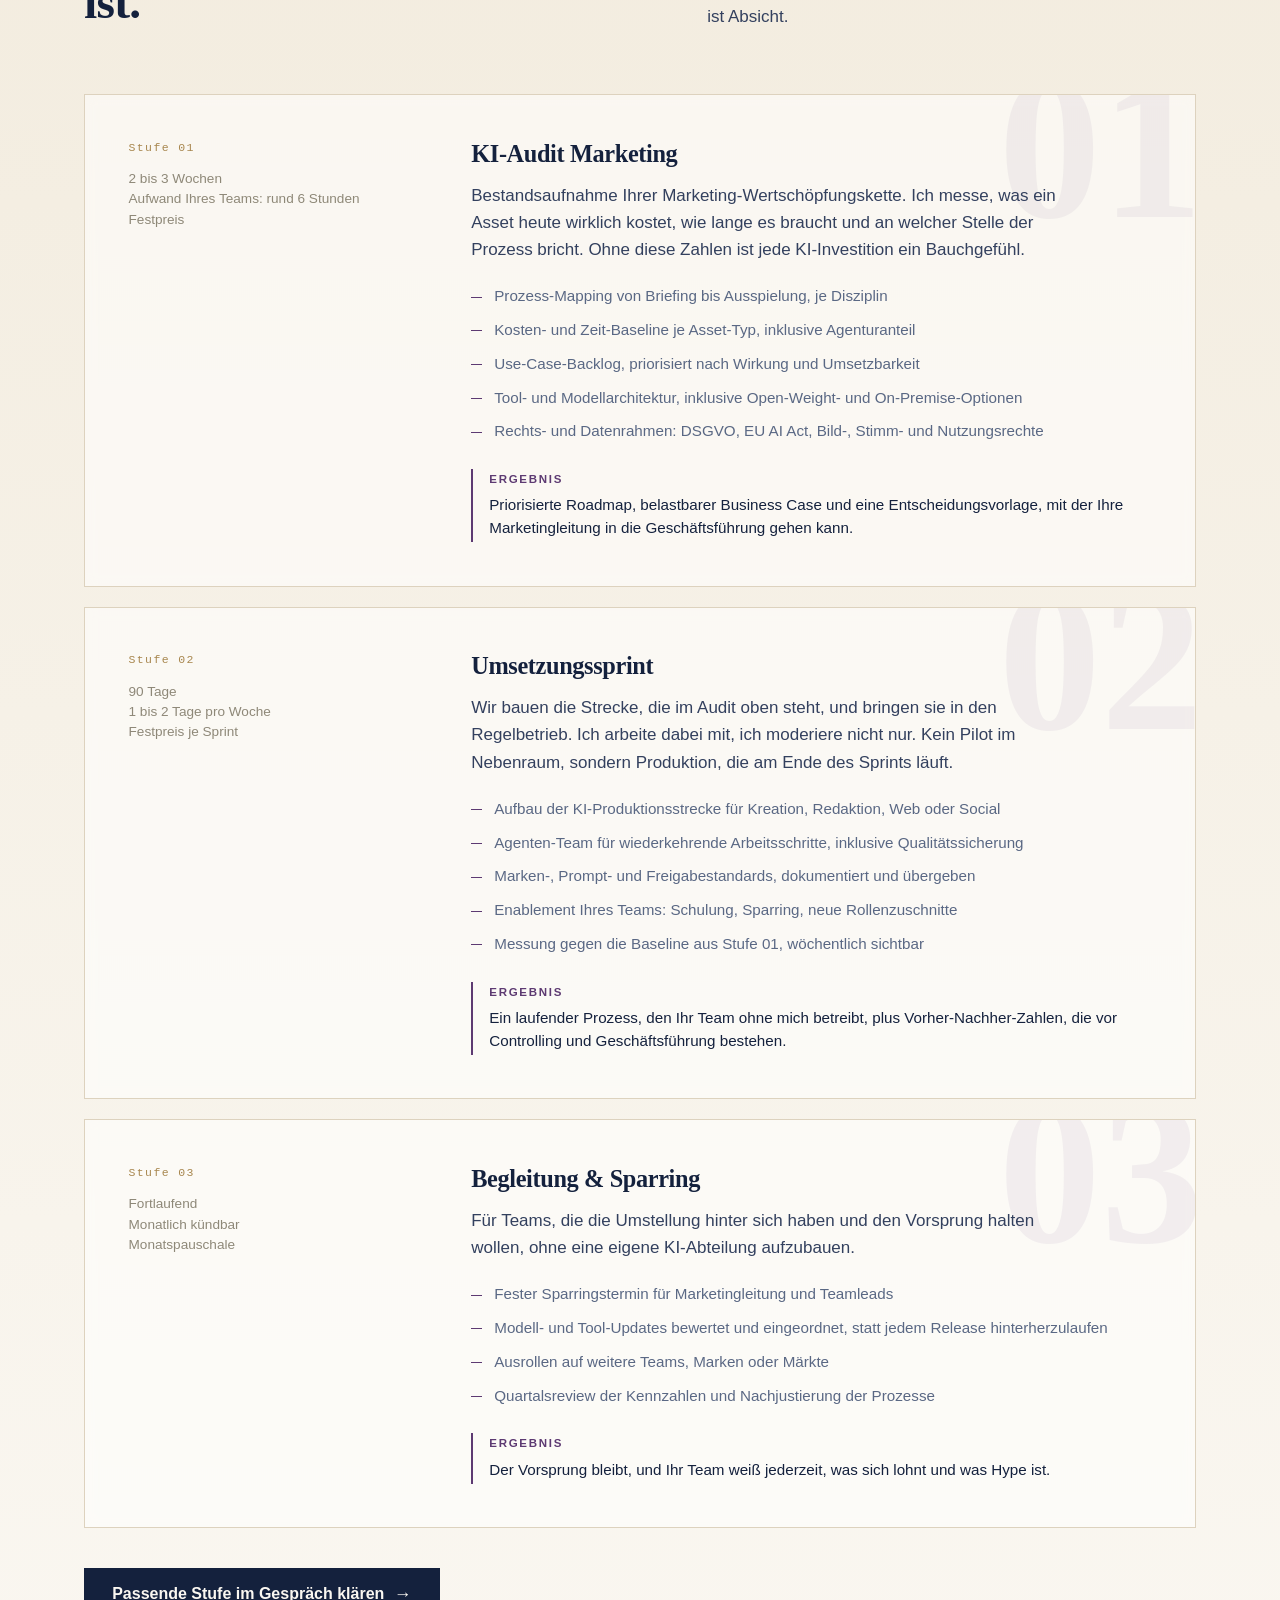
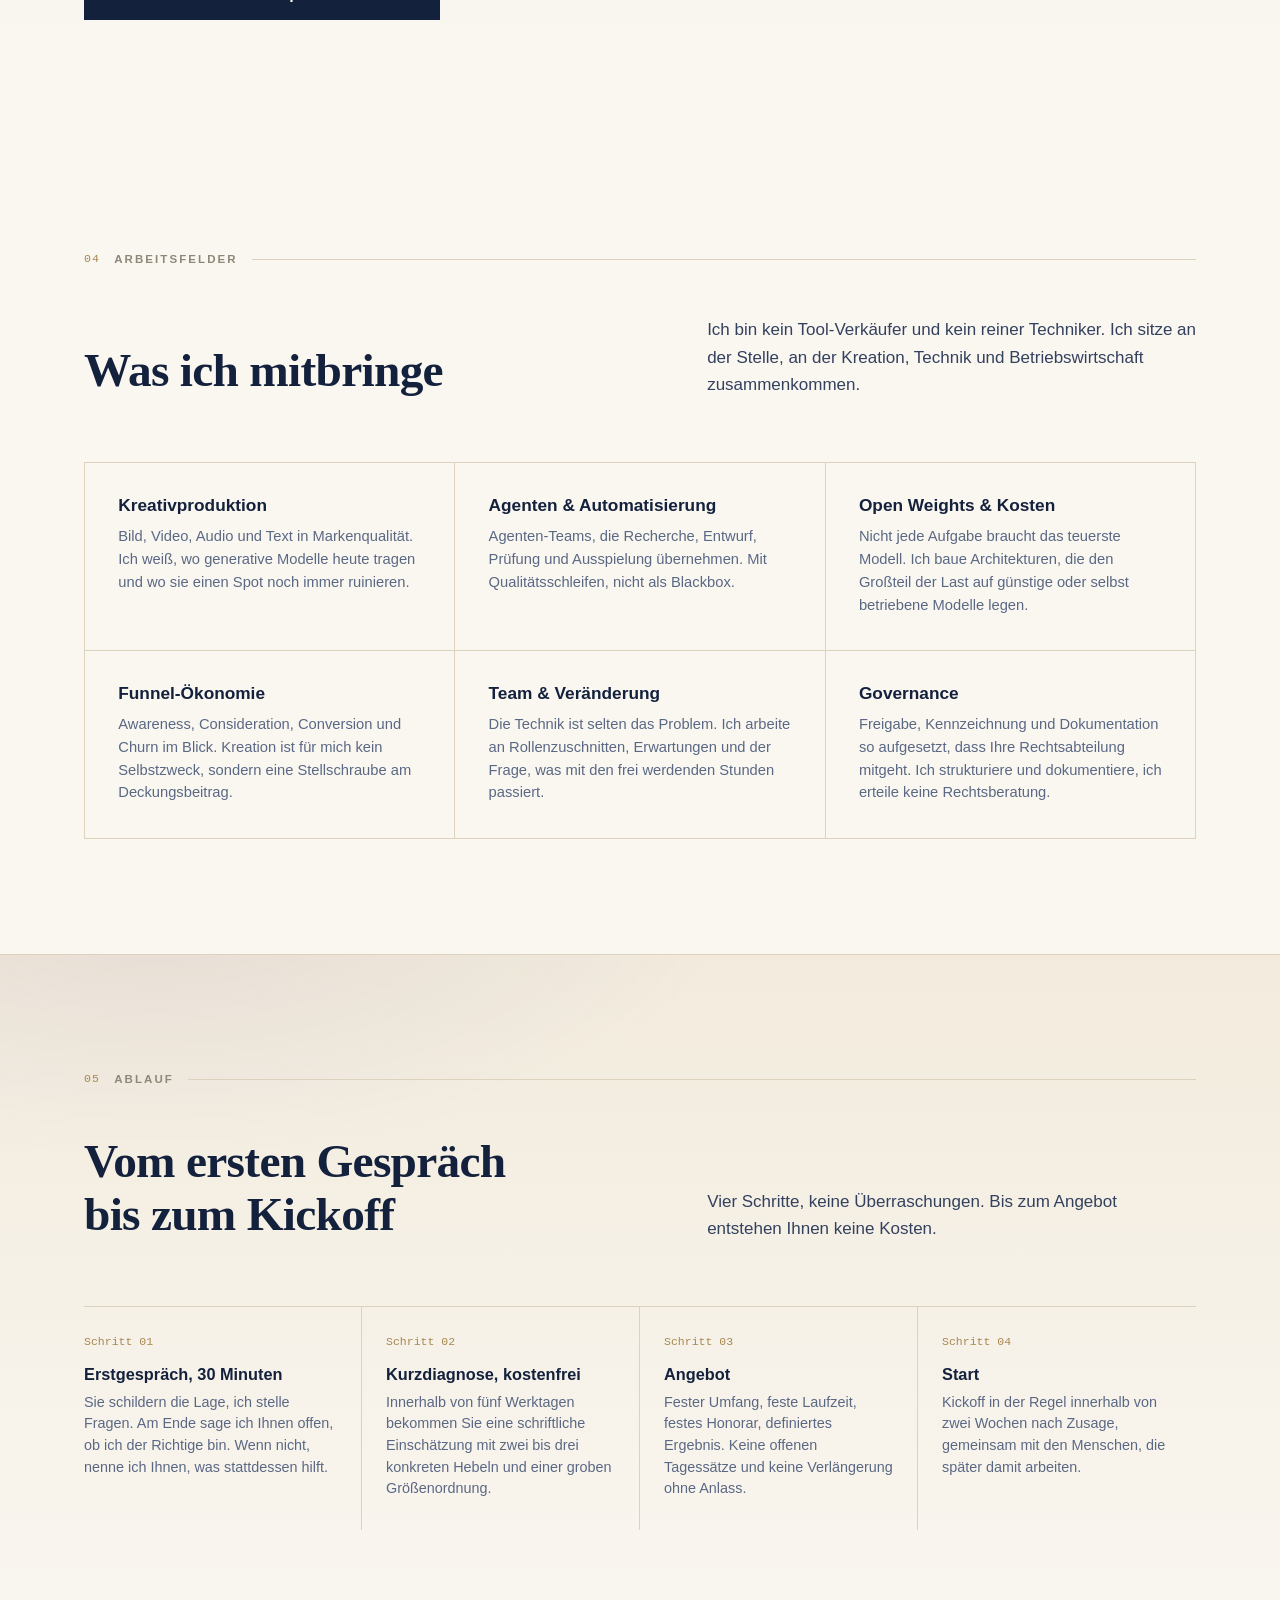
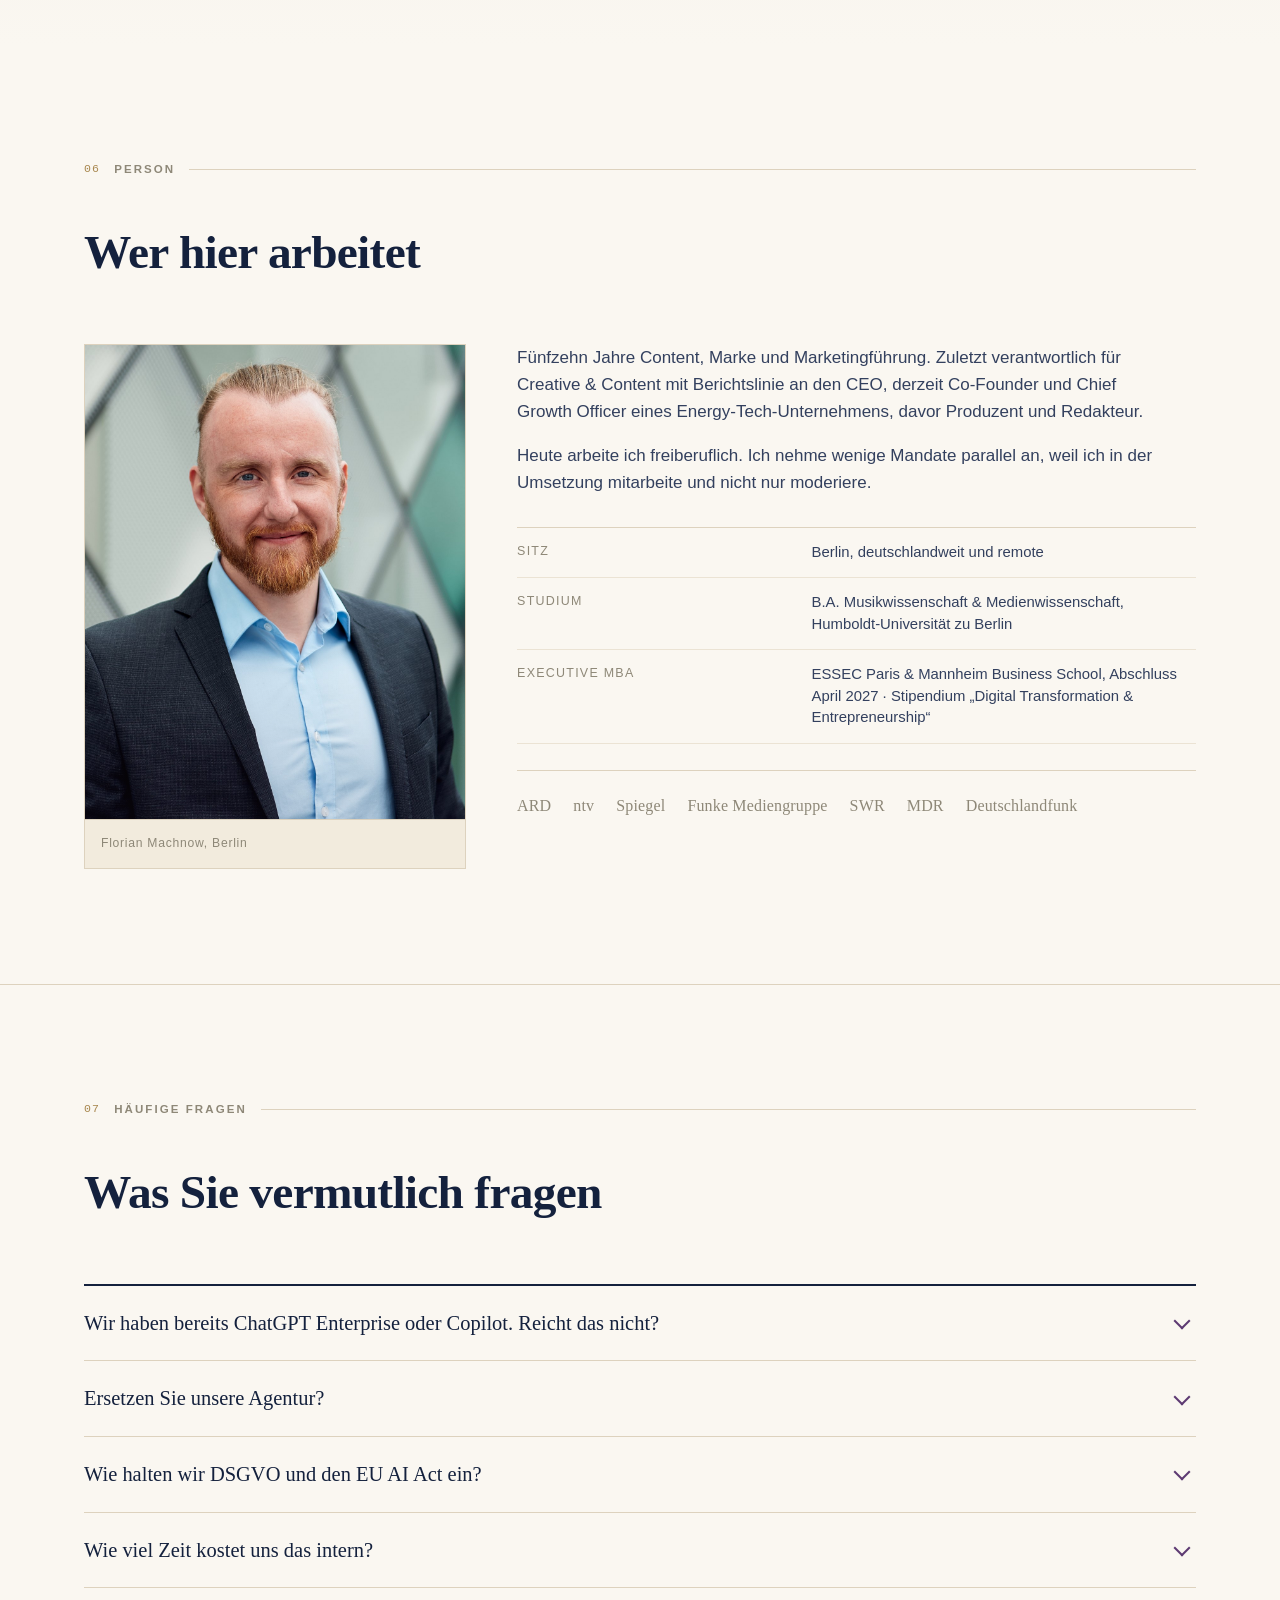
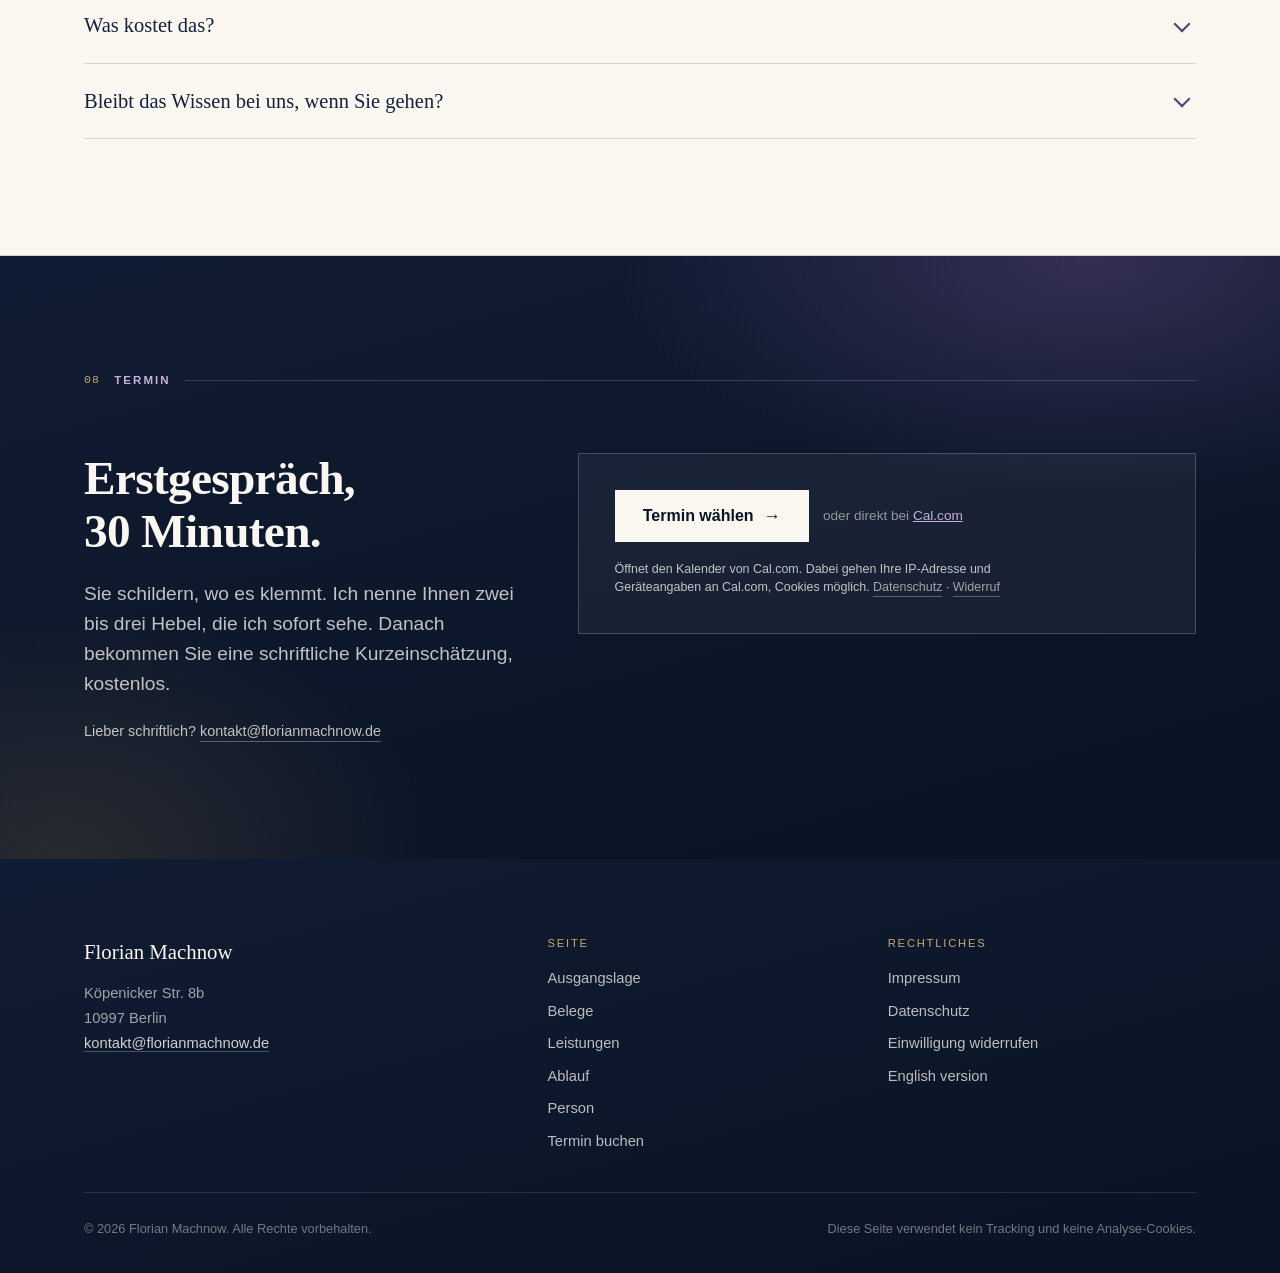
==== commit 79f159d6: "fix: Bewegung auf Keyframes umgestellt, Portrait deutlich groesser Transitions ueberblenden nur, wen" ====
--- a/index.html
+++ b/index.html
@@ -26,7 +26,7 @@
 <link rel="apple-touch-icon" href="/apple-touch-icon.png">
 <link rel="manifest" href="/site.webmanifest">
 <link rel="canonical" href="https://florianmachnow.de/">
-<link rel="stylesheet" href="/assets/css/style.css?v=2">
+<link rel="stylesheet" href="/assets/css/style.css?v=3">
 <script>document.documentElement.classList.add('js');</script>
 </head>
 <body>
@@ -624,6 +624,6 @@
   </div>
 </footer>
 
-<script src="/assets/js/main.js?v=2" defer></script>
+<script src="/assets/js/main.js?v=3" defer></script>
 </body>
 </html>
--- a/assets/css/style.css
+++ b/assets/css/style.css
@@ -76,28 +76,45 @@
 /* Harte Wipe-Zeile: Text faehrt von links ins Bild */
 .rl{display:block;overflow:hidden;padding-bottom:.16em;margin-bottom:-.1em}
 .rl > span{display:block}
-.js .rl > span{
-  transform:translate3d(-104%,0,0);
-  transition:transform .62s var(--ease-hard);
-  transition-delay:calc(var(--i, 0) * 90ms);
-}
-.is-in .rl > span{transform:translate3d(0,0,0)}
+/* Bewegung laeuft ueber Keyframes, nicht ueber Transitions.
+   Eine Transition ueberblendet nur, wenn der Browser den Ausgangszustand
+   vorher wirklich gezeichnet hat. Faellt der Klassenwechsel in denselben
+   Frame, passiert schlicht nichts und der Text steht sofort da. Eine
+   Animation dagegen spielt immer von ihrem eigenen Anfang ab, egal wann
+   die Klasse gesetzt wird. */
+@keyframes wipeIn{
+  from{transform:translate3d(-104%,0,0)}
+  to  {transform:translate3d(0,0,0)}
+}
+@keyframes riseIn{
+  from{opacity:0;transform:translate3d(0,22px,0)}
+  to  {opacity:1;transform:none}
+}
+@keyframes drawIn{
+  from{transform:scaleX(0)}
+  to  {transform:scaleX(1)}
+}
+
+.js .rl > span{transform:translate3d(-104%,0,0)}
+.js .is-in .rl > span{
+  animation:wipeIn .62s var(--ease-hard) both;
+  animation-delay:calc(var(--i, 0) * 90ms);
+}
 
 /* Sanftes Aufsteigen fuer Fliesstext, Karten, Listen */
-.js .rise{
-  opacity:0;transform:translate3d(0,22px,0);
-  transition:opacity .6s var(--ease-hard), transform .6s var(--ease-hard);
-  transition-delay:calc(var(--i, 0) * 70ms);
-}
-.is-in.rise,.is-in .rise{opacity:1;transform:none}
+.js .rise{opacity:0;transform:translate3d(0,22px,0)}
+.js .is-in.rise,.js .is-in .rise{
+  animation:riseIn .6s var(--ease-hard) both;
+  animation-delay:calc(var(--i, 0) * 70ms);
+}
 
 /* Linie, die sich aufzieht */
-.js .draw{transform:scaleX(0);transform-origin:left;transition:transform .7s var(--ease-hard)}
-.is-in .draw{transform:scaleX(1)}
+.js .draw{transform:scaleX(0);transform-origin:left}
+.js .is-in .draw{animation:drawIn .7s var(--ease-hard) both}
 
 @media (prefers-reduced-motion: reduce){
   html{scroll-behavior:auto}
-  .rl > span,.rise,.draw{transition:none !important;transform:none !important;opacity:1 !important}
+  .rl > span,.rise,.draw{animation:none !important;transition:none !important;transform:none !important;opacity:1 !important}
   *{animation:none !important}
 }
 
@@ -299,7 +316,7 @@
 /* Portraet im Hero: Freisteller, der im KI-Raum steht */
 .hero__portrait{
   position:relative;justify-self:center;align-self:end;
-  width:100%;max-width:380px;
+  width:100%;max-width:520px;
 }
 /* Unter 900 Pixel rutscht das Portrait unter den Text */
 @media (max-width:899px){.hero__portrait{max-width:240px;margin-top:4px}}
@@ -342,7 +359,7 @@
 @media (min-width:900px){
   .hero__portrait img{
     width:auto;max-width:100%;
-    height:auto;max-height:min(46vh, 460px);
+    height:auto;max-height:min(74vh, 720px);
     margin:0 auto;
   }
 }
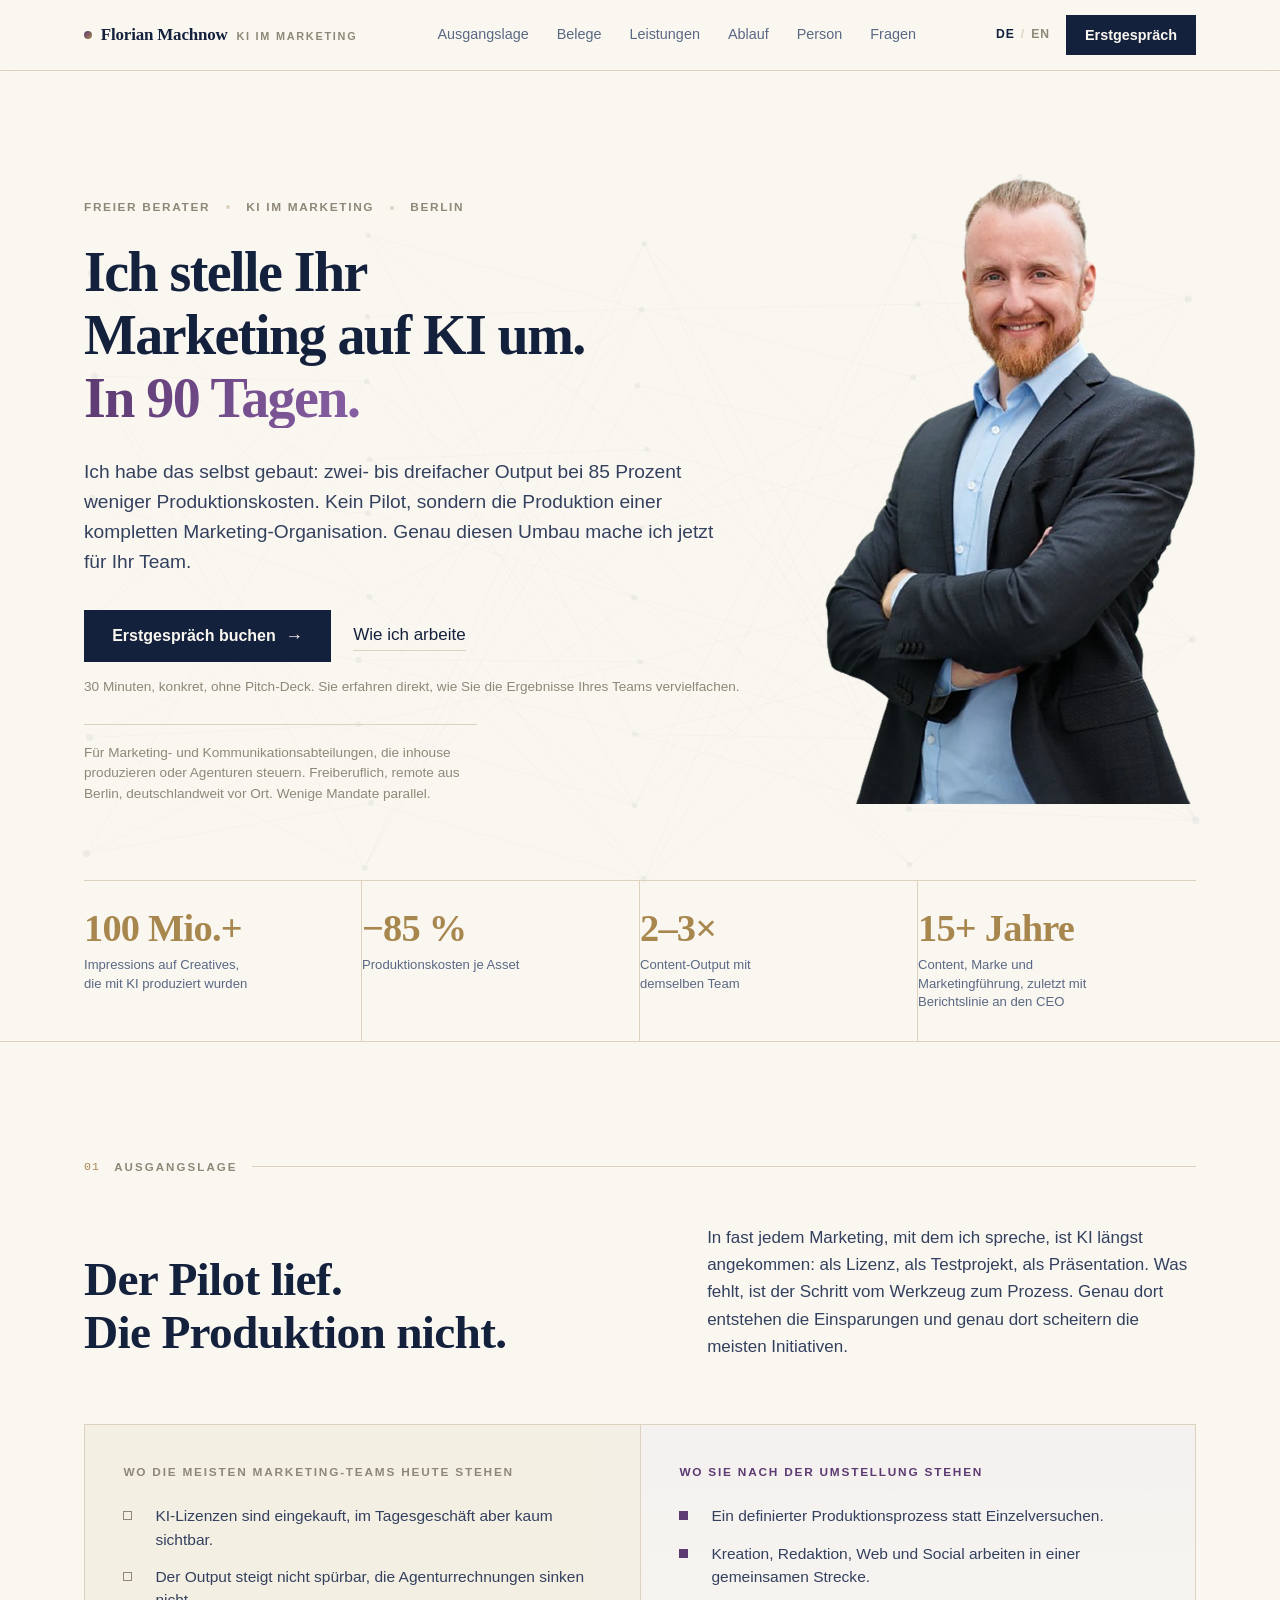
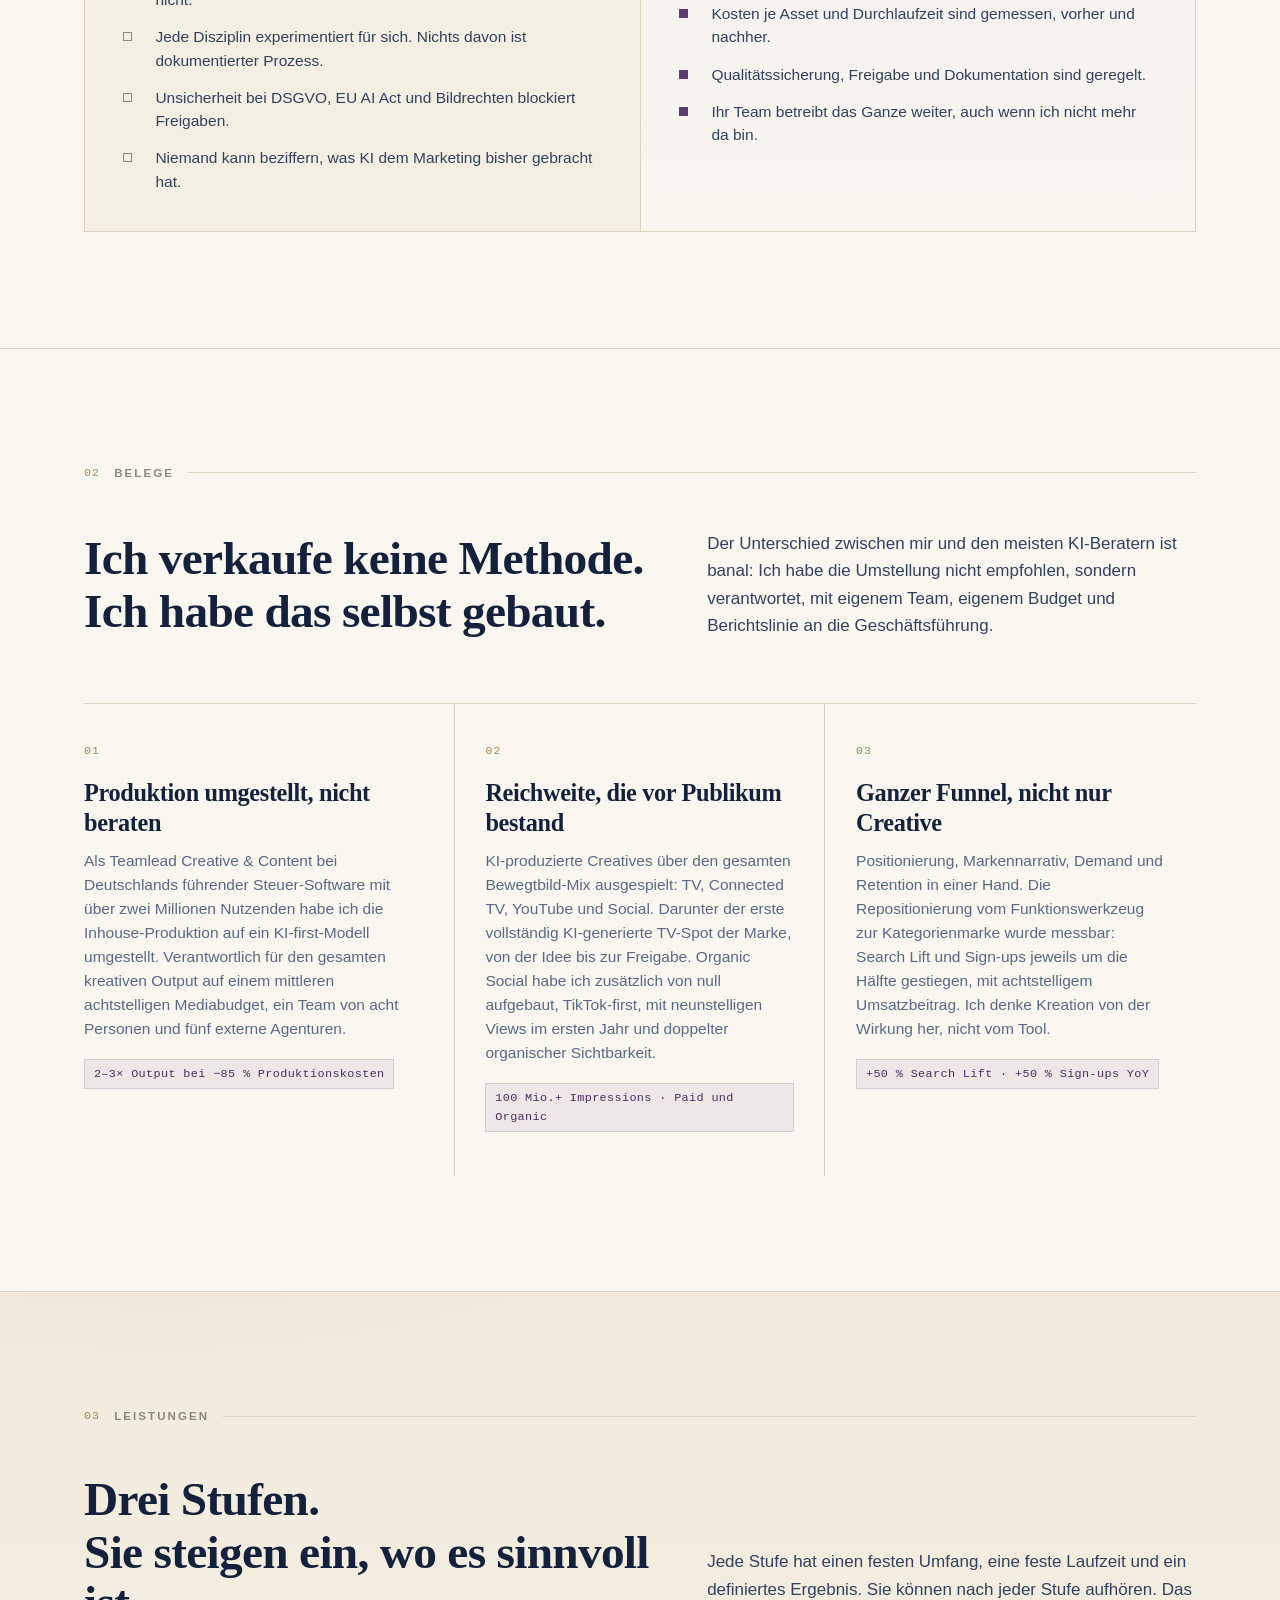
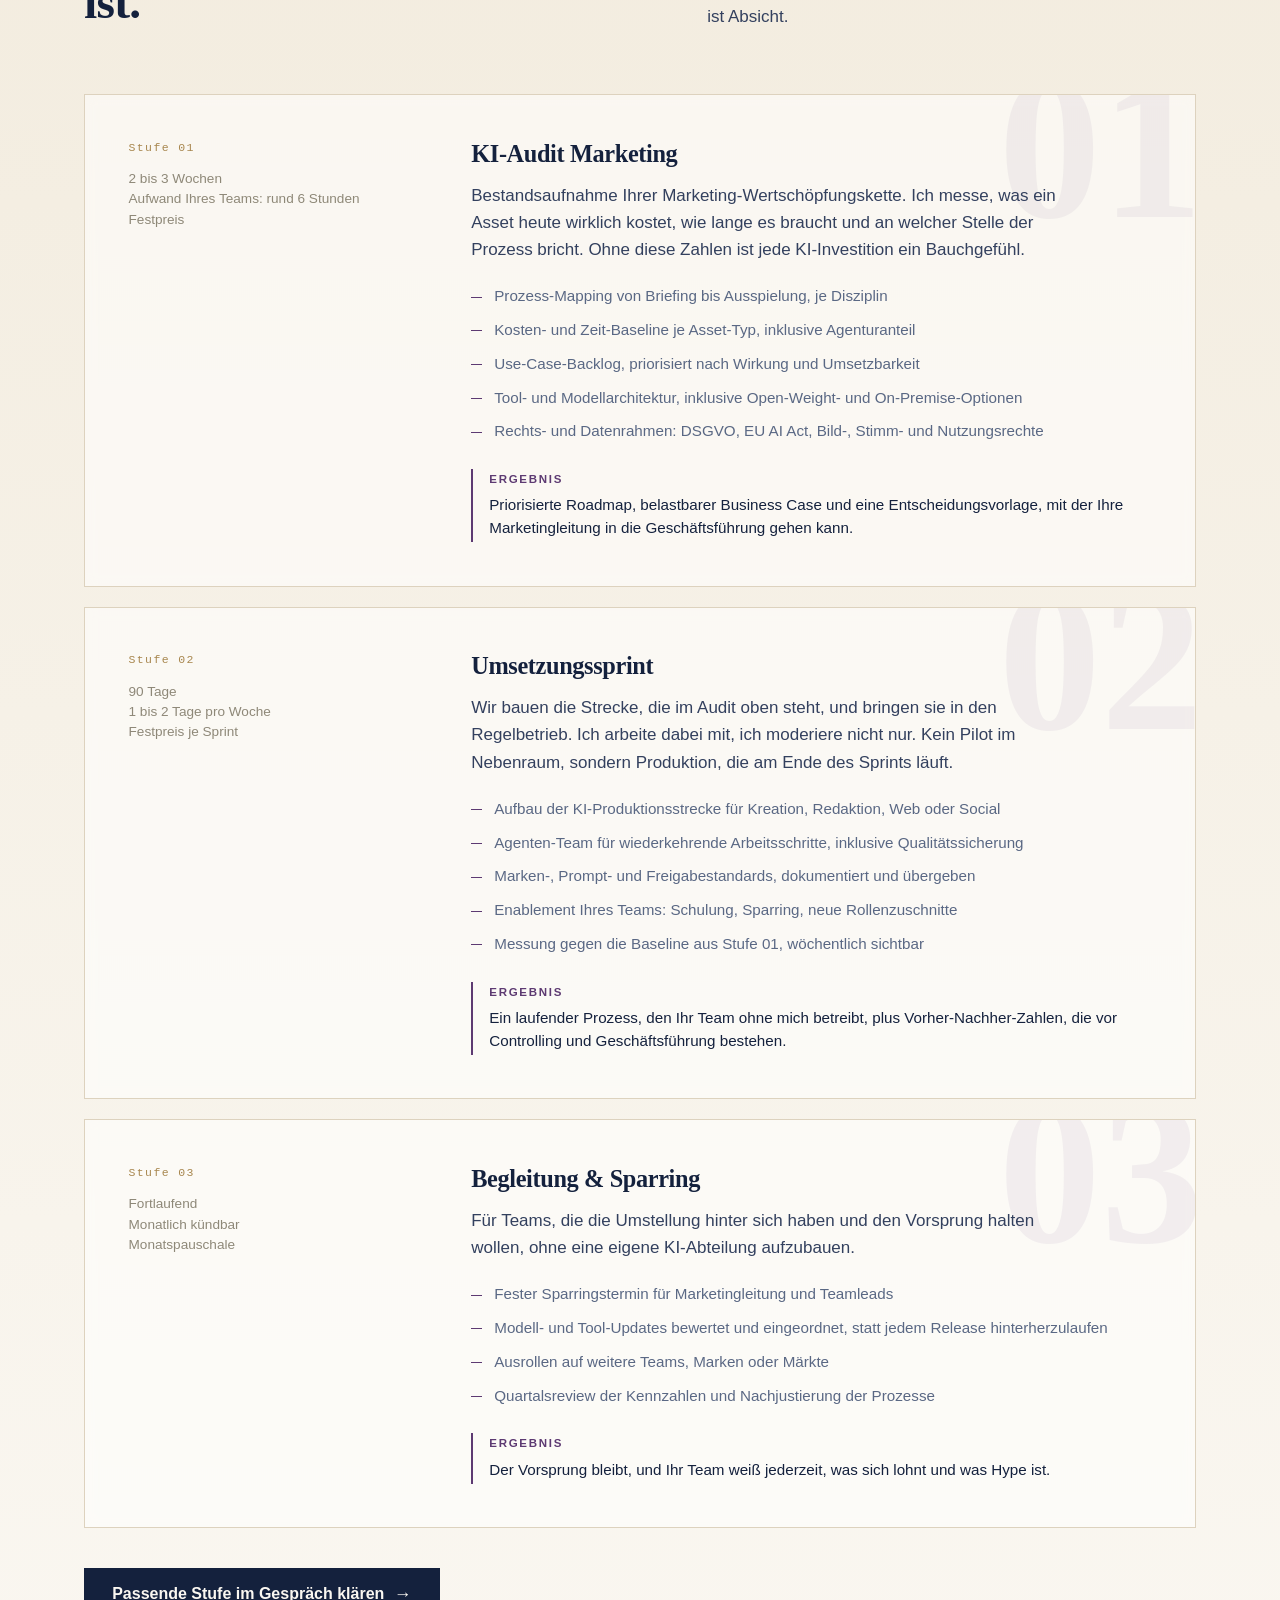
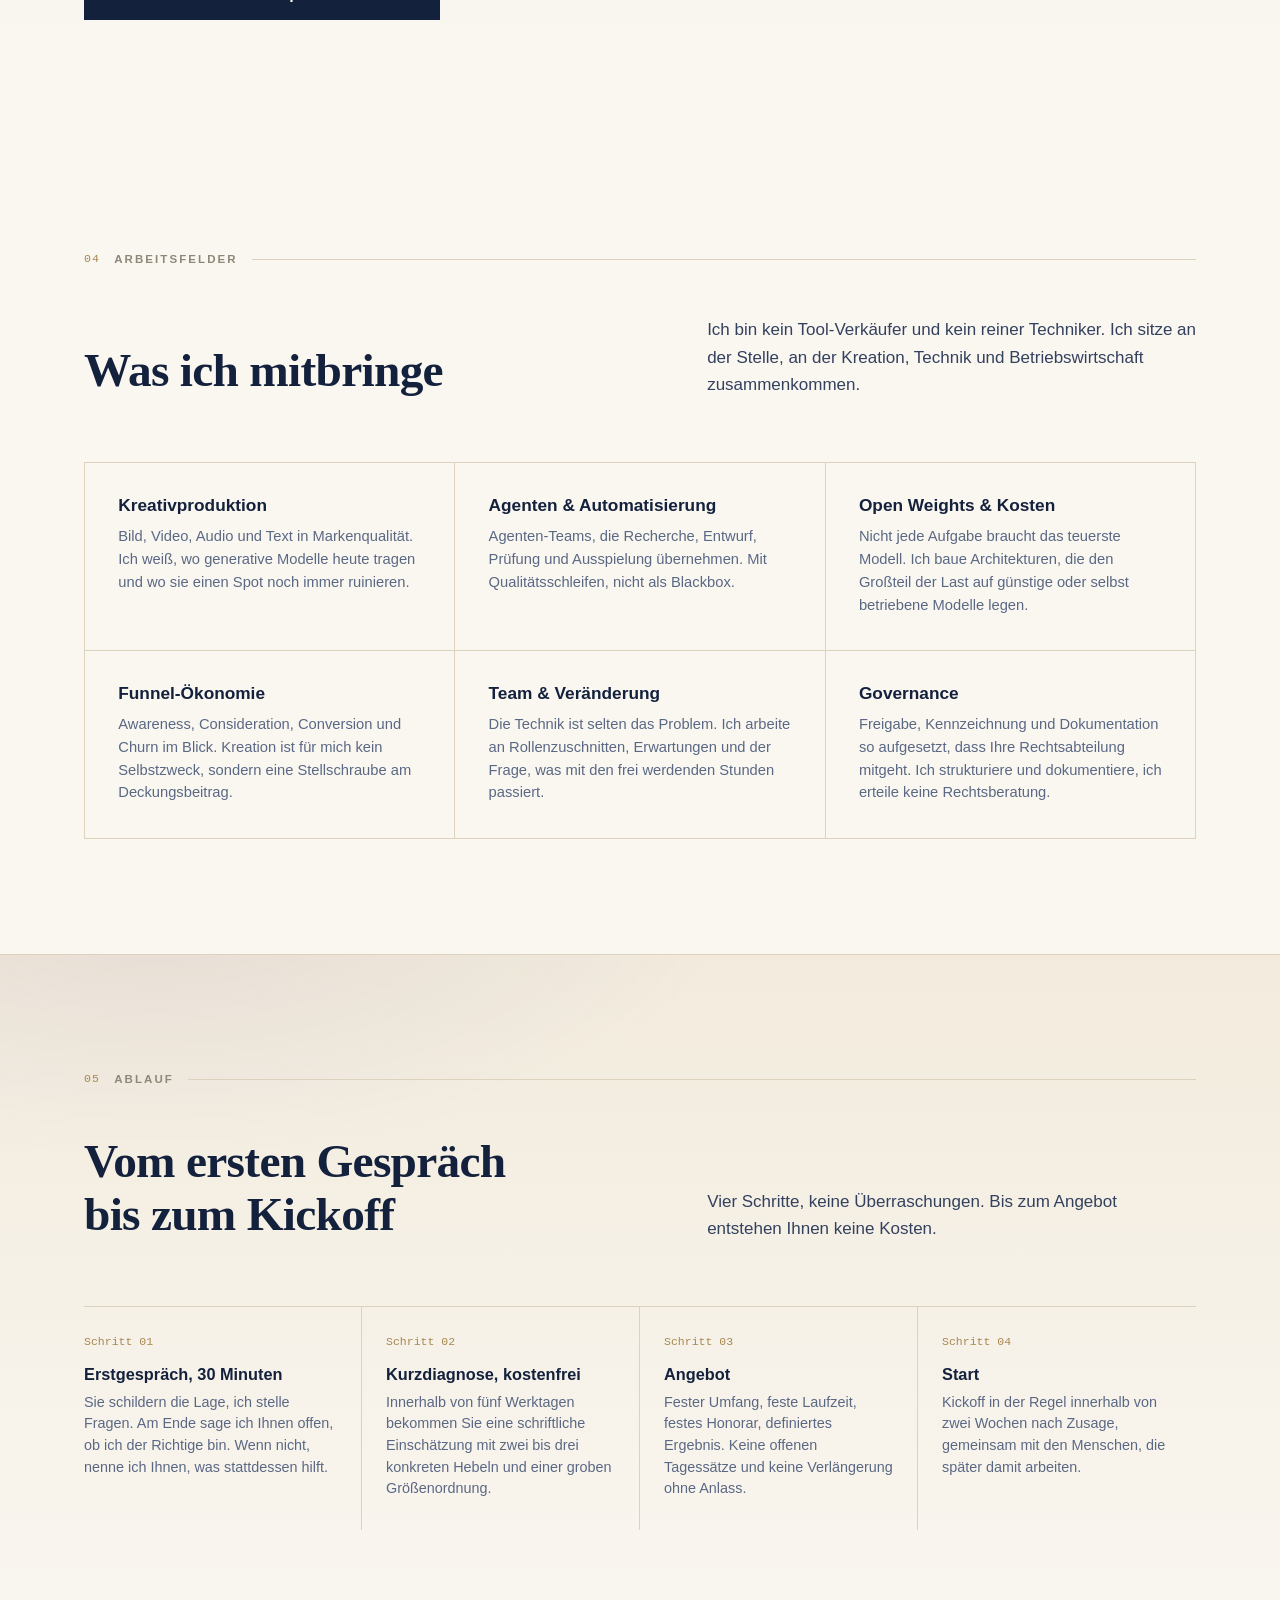
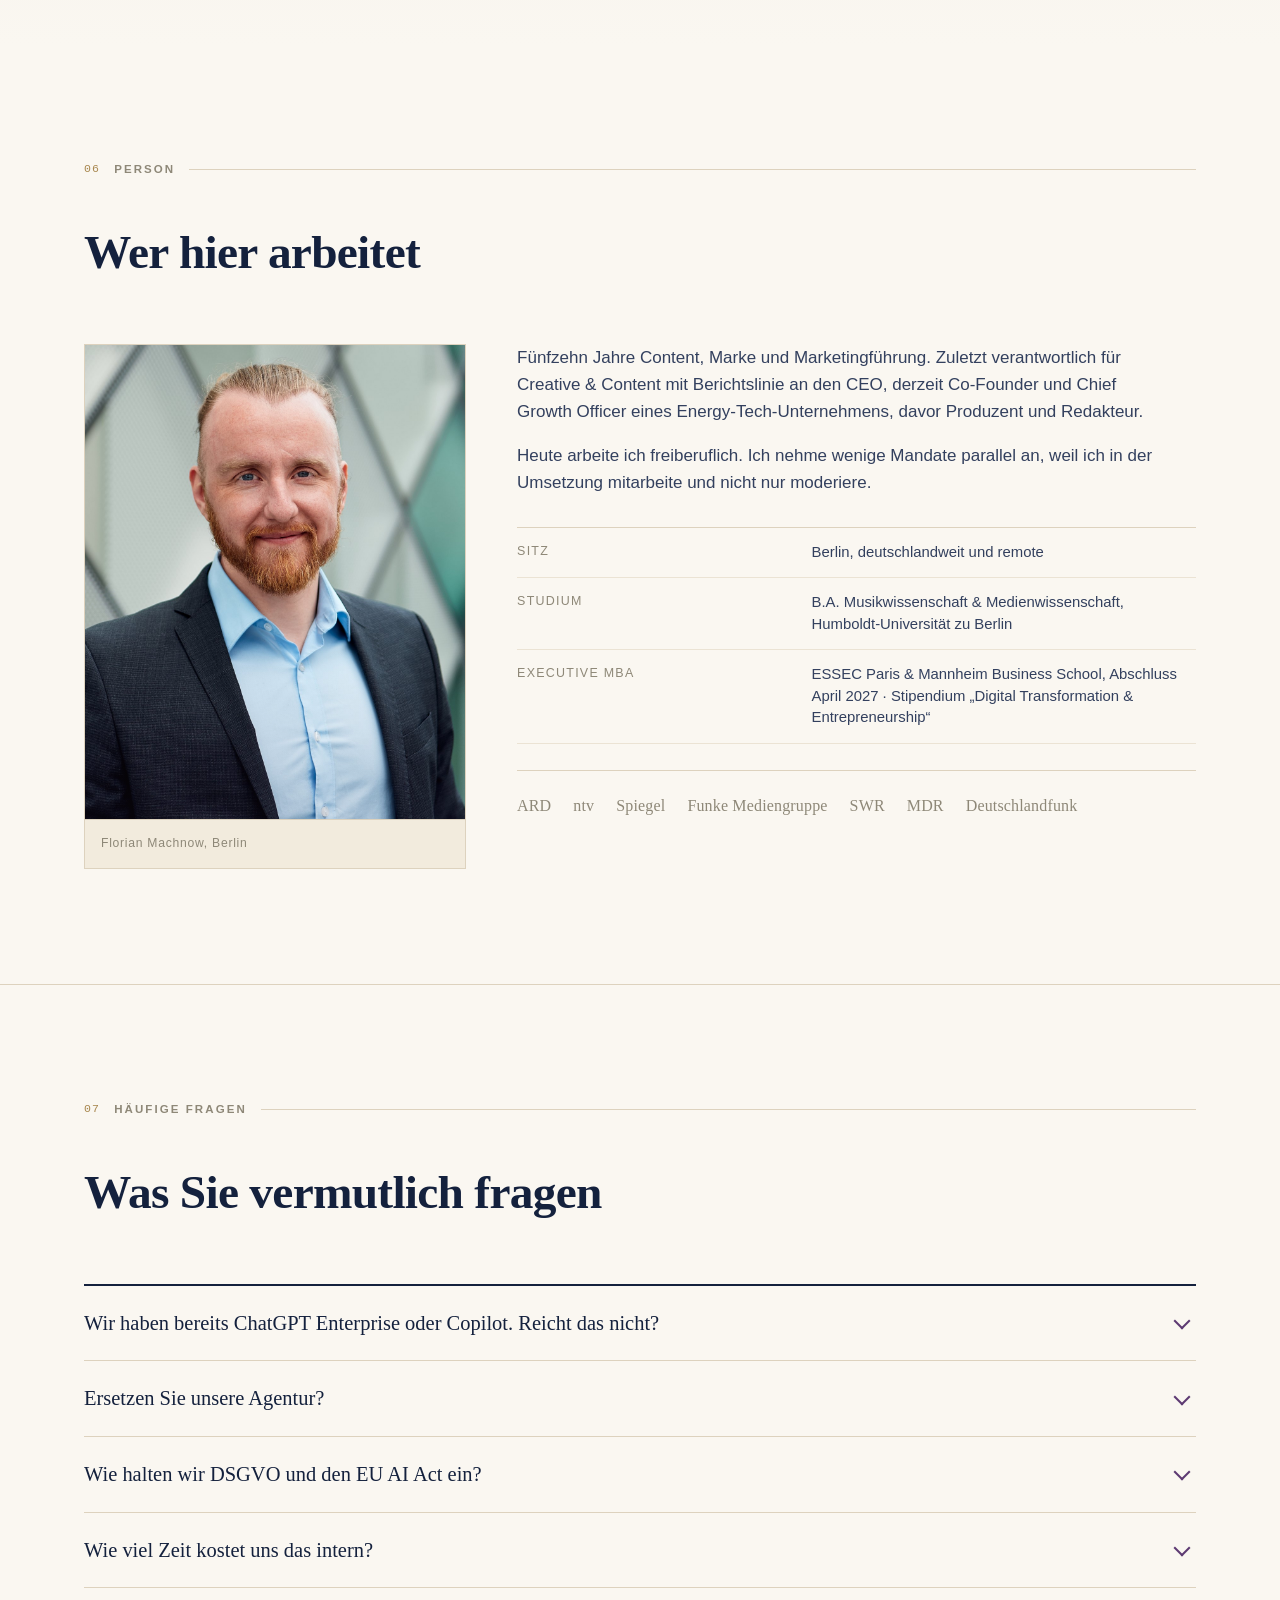
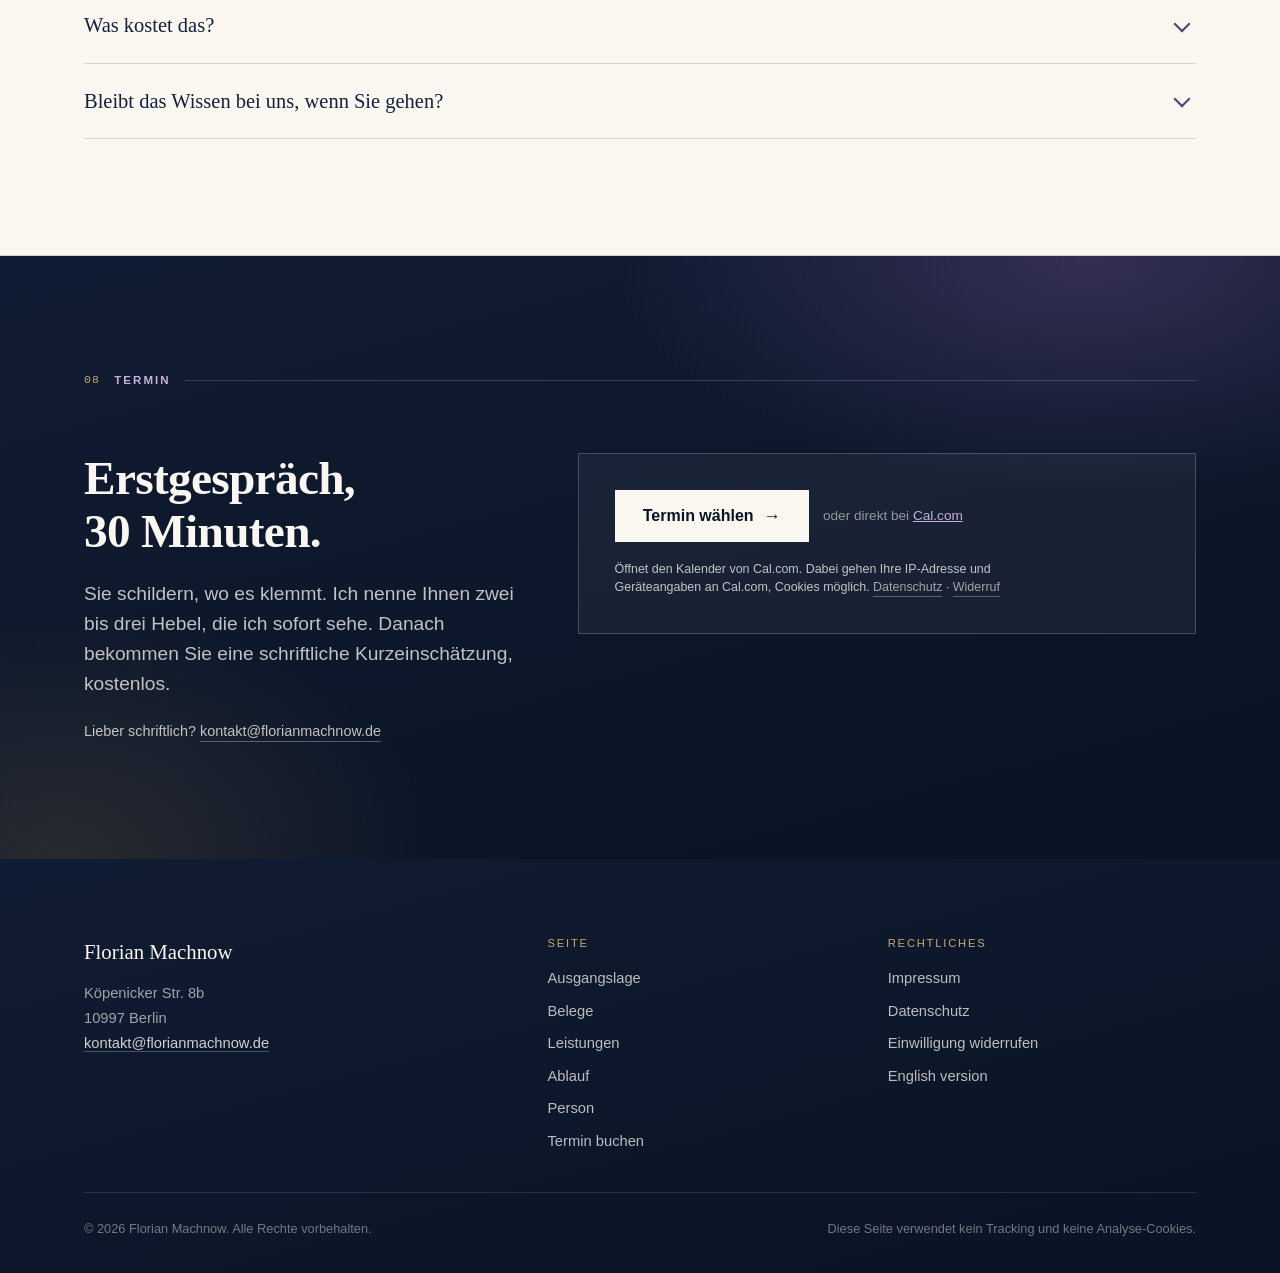
==== commit 08a85c74: "fix: Einblendungen unabhaengig vom Inline-Script machen Die Ausgangszustaende hingen an der Klasse j" ====
--- a/index.html
+++ b/index.html
@@ -26,8 +26,12 @@
 <link rel="apple-touch-icon" href="/apple-touch-icon.png">
 <link rel="manifest" href="/site.webmanifest">
 <link rel="canonical" href="https://florianmachnow.de/">
-<link rel="stylesheet" href="/assets/css/style.css?v=3">
-<script>document.documentElement.classList.add('js');</script>
+<link rel="stylesheet" href="/assets/css/style.css?v=4">
+<noscript><style>
+  /* Ohne JavaScript werden die Einblendungen nie ausgeloest.
+     Also alles sofort sichtbar zeigen. */
+  .rl > span,.rise,.draw{transform:none!important;opacity:1!important;animation:none!important}
+</style></noscript>
 </head>
 <body>
 <a class="skip-link" href="#main">Zum Inhalt springen</a>
@@ -624,6 +628,6 @@
   </div>
 </footer>
 
-<script src="/assets/js/main.js?v=3" defer></script>
+<script src="/assets/js/main.js?v=4" defer></script>
 </body>
 </html>
--- a/assets/css/style.css
+++ b/assets/css/style.css
@@ -95,22 +95,28 @@
   to  {transform:scaleX(1)}
 }
 
-.js .rl > span{transform:translate3d(-104%,0,0)}
-.js .is-in .rl > span{
+/* Die Ausgangszustaende haengen bewusst an KEINER von JavaScript
+   gesetzten Klasse mehr. Frueher stand hier ".js ...", gesetzt von einem
+   kleinen Inline-Script im <head>. Blieb dieses Script haengen, etwa an
+   der Content-Security-Policy, fehlten saemtliche Ausgangszustaende und
+   die Zeilen standen einfach da. Fuer Besucher ohne JavaScript sorgt
+   jetzt ein <noscript>-Block in beiden Startseiten fuer Sichtbarkeit. */
+.rl > span{transform:translate3d(-104%,0,0)}
+.is-in .rl > span{
   animation:wipeIn .62s var(--ease-hard) both;
   animation-delay:calc(var(--i, 0) * 90ms);
 }
 
 /* Sanftes Aufsteigen fuer Fliesstext, Karten, Listen */
-.js .rise{opacity:0;transform:translate3d(0,22px,0)}
-.js .is-in.rise,.js .is-in .rise{
+.rise{opacity:0;transform:translate3d(0,22px,0)}
+.is-in.rise,.is-in .rise{
   animation:riseIn .6s var(--ease-hard) both;
   animation-delay:calc(var(--i, 0) * 70ms);
 }
 
 /* Linie, die sich aufzieht */
-.js .draw{transform:scaleX(0);transform-origin:left}
-.js .is-in .draw{animation:drawIn .7s var(--ease-hard) both}
+.draw{transform:scaleX(0);transform-origin:left}
+.is-in .draw{animation:drawIn .7s var(--ease-hard) both}
 
 @media (prefers-reduced-motion: reduce){
   html{scroll-behavior:auto}
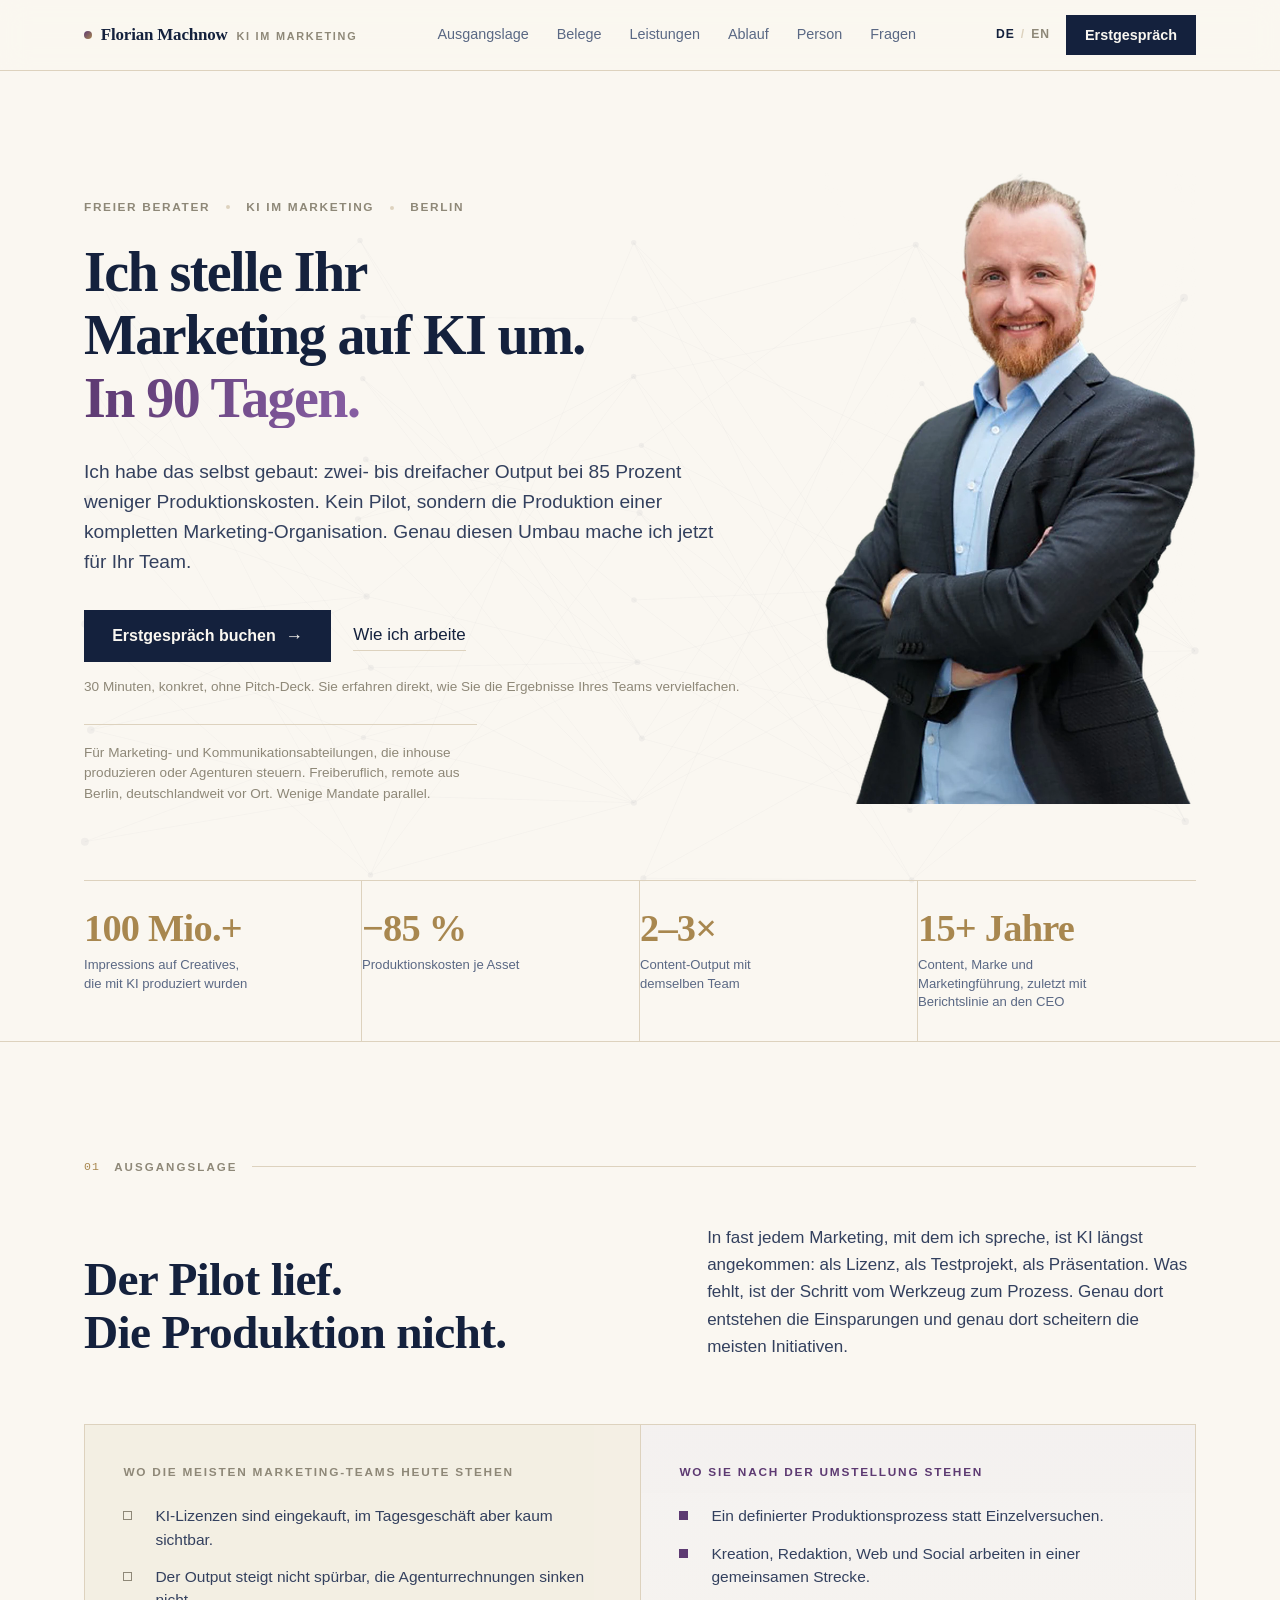
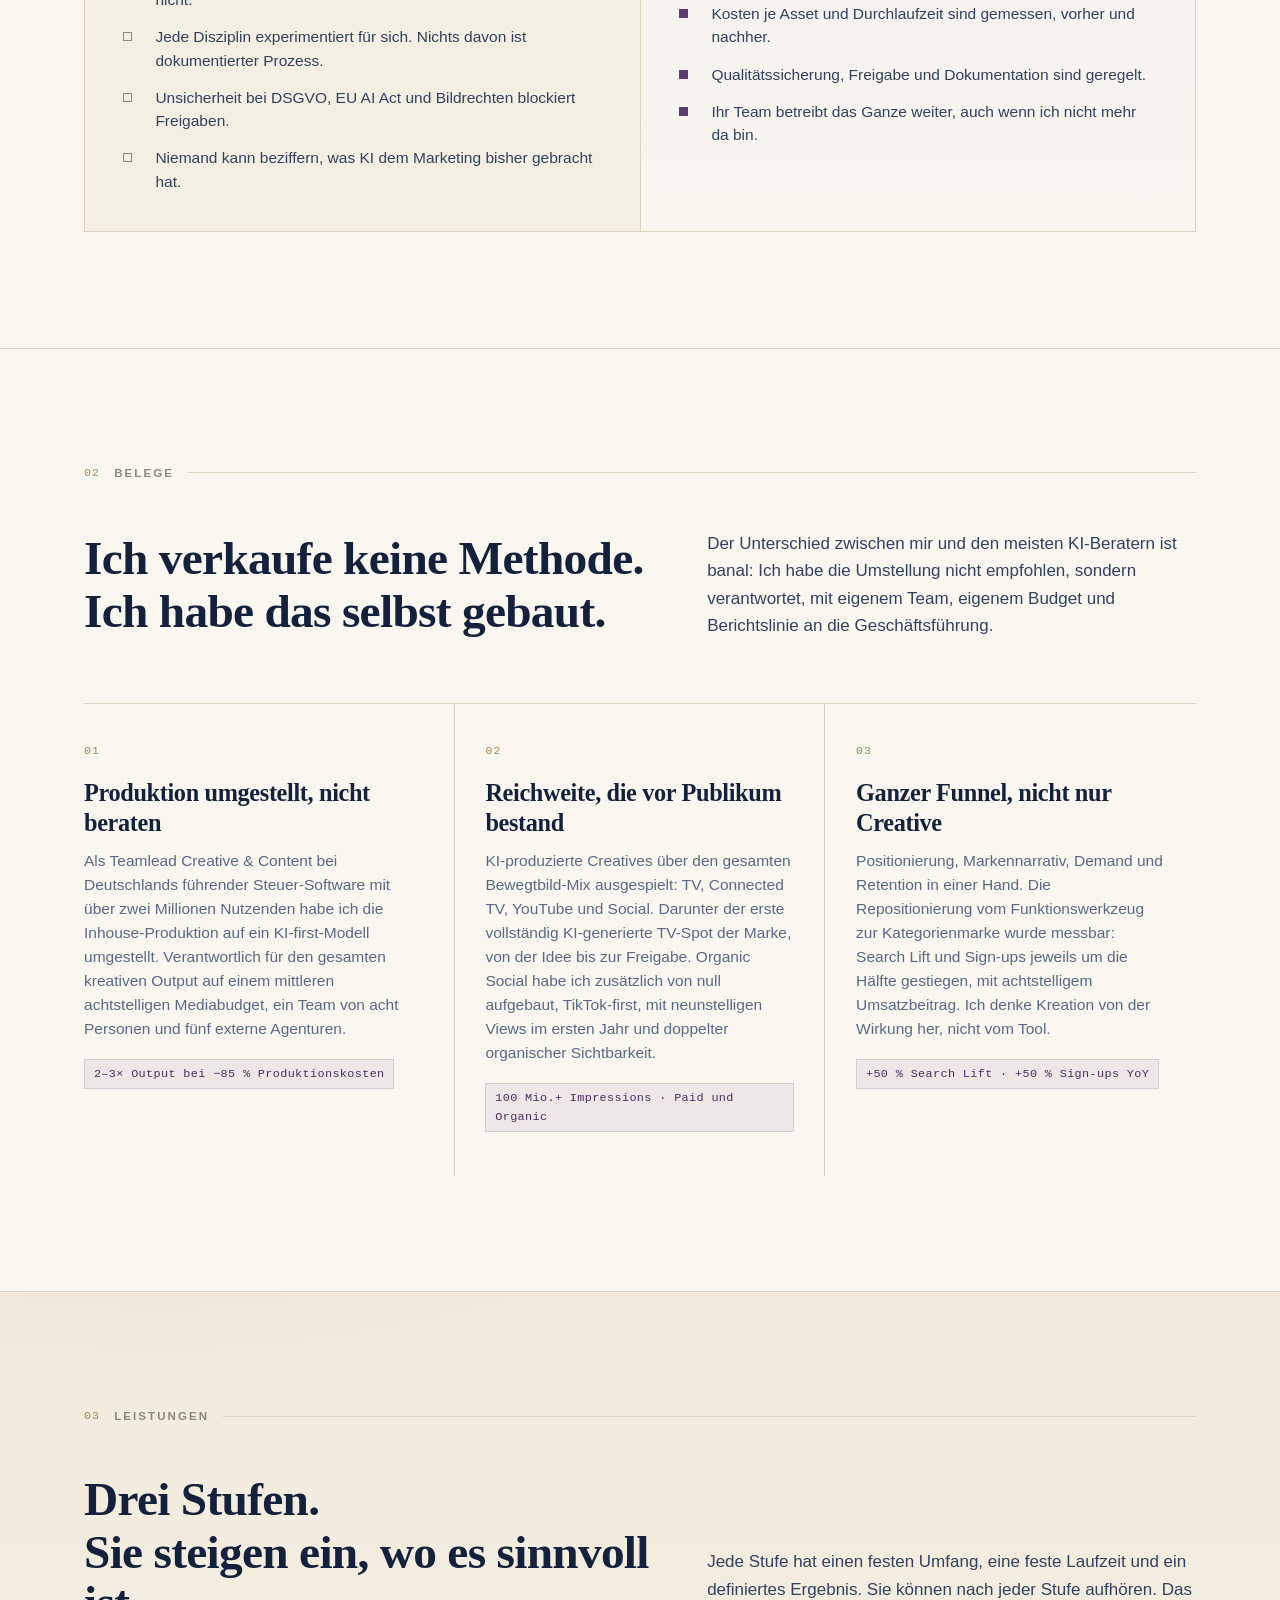
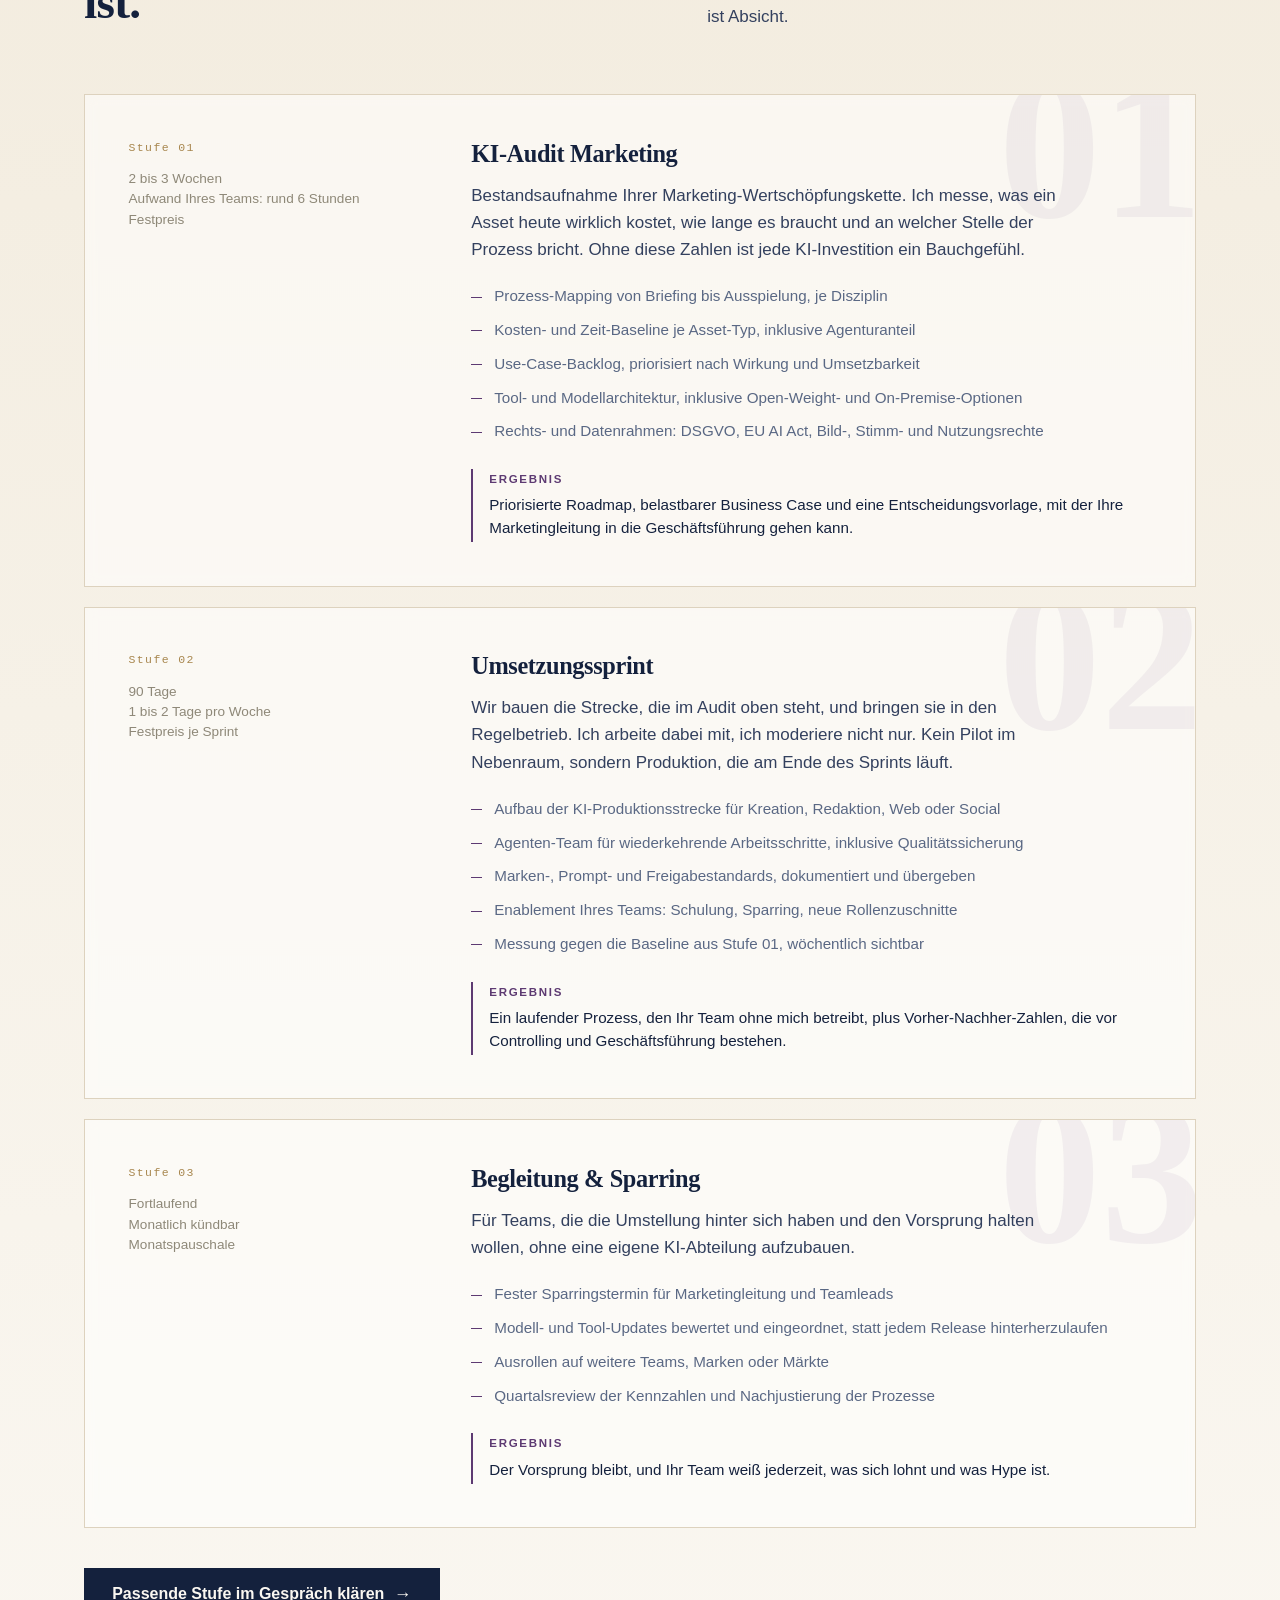
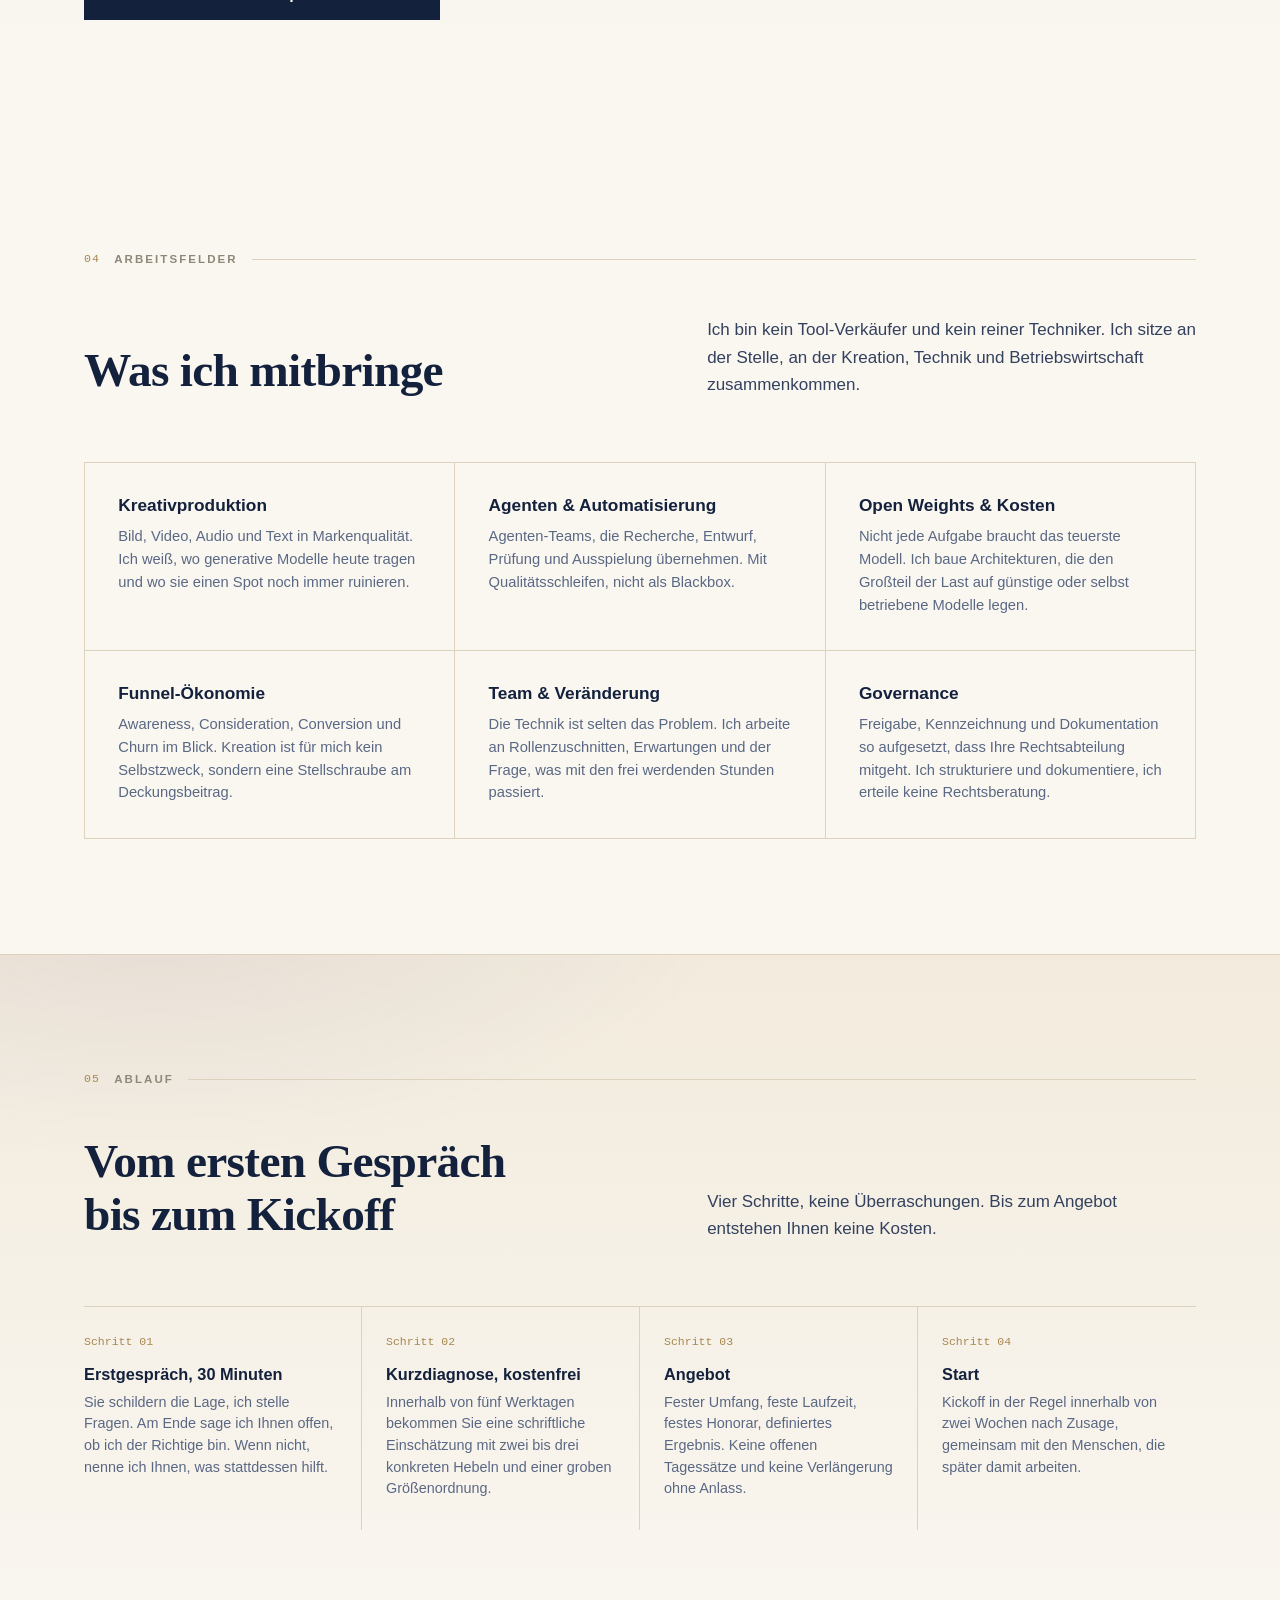
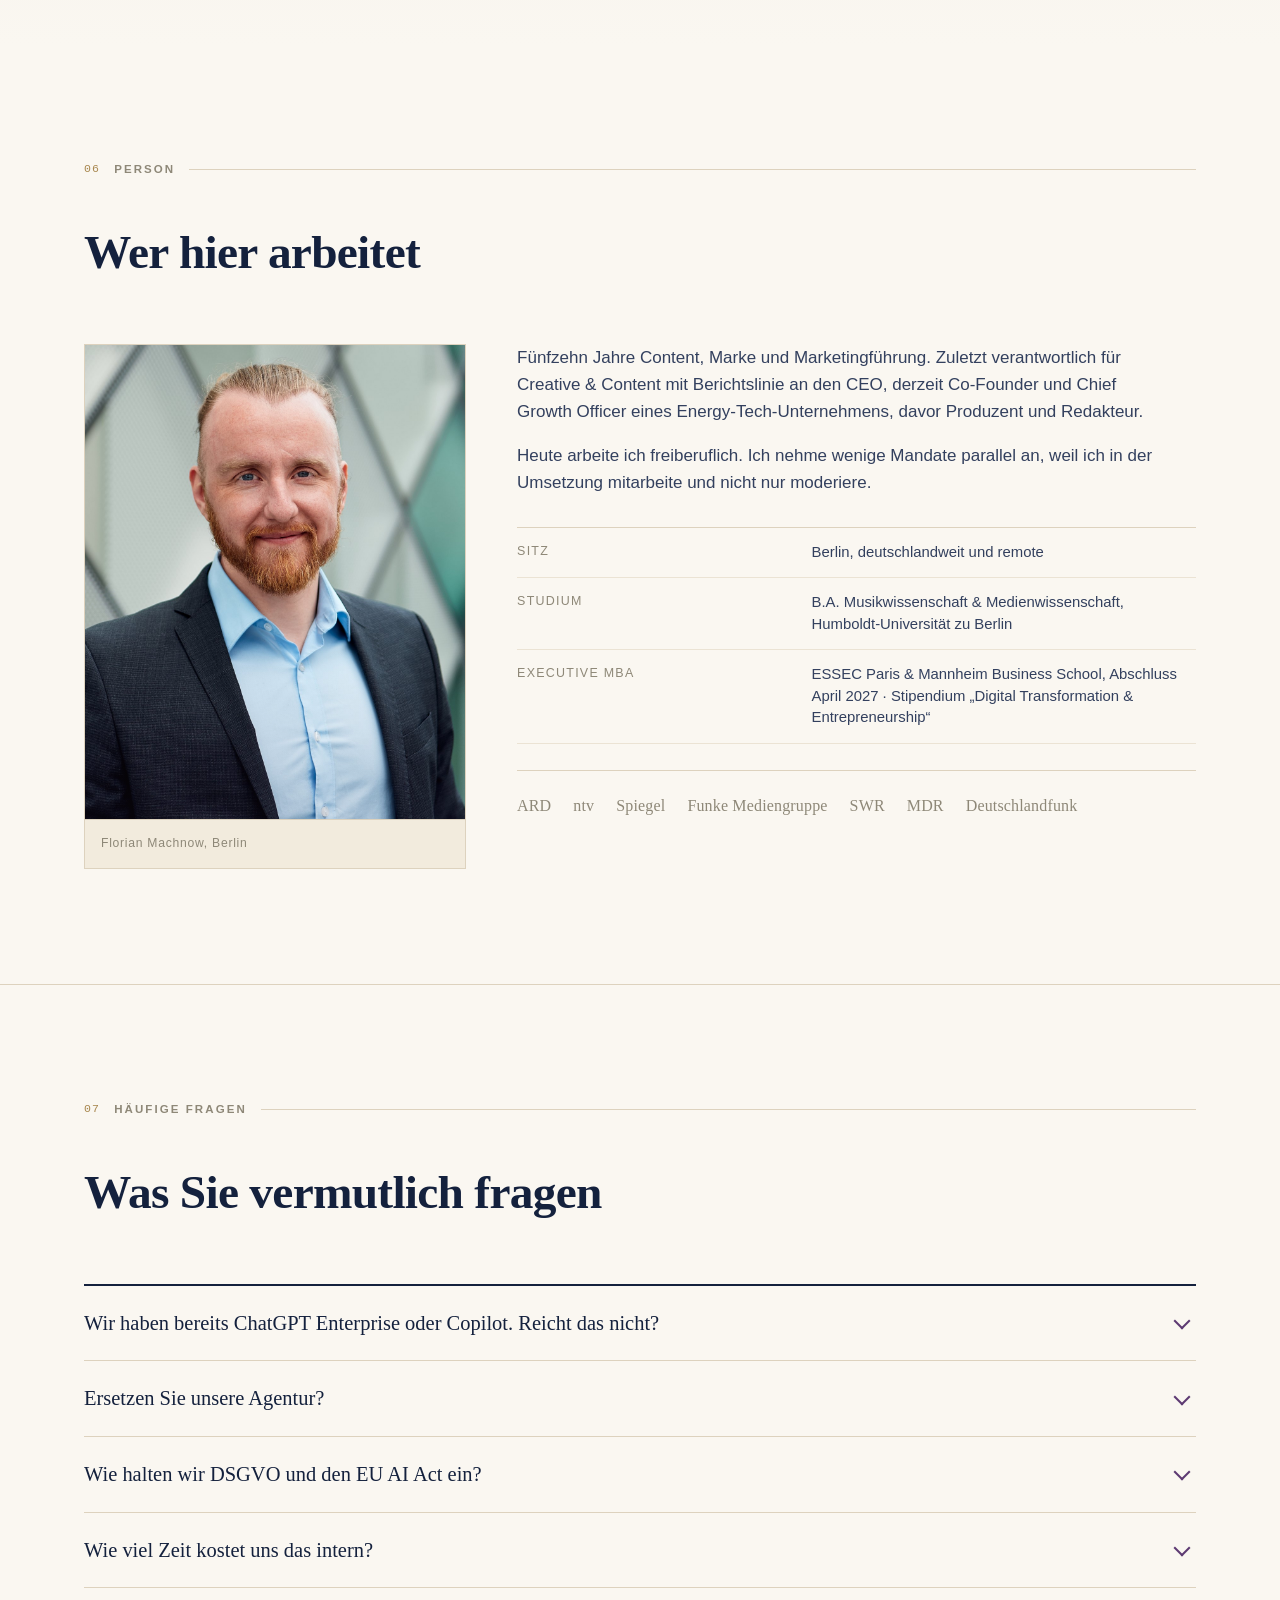
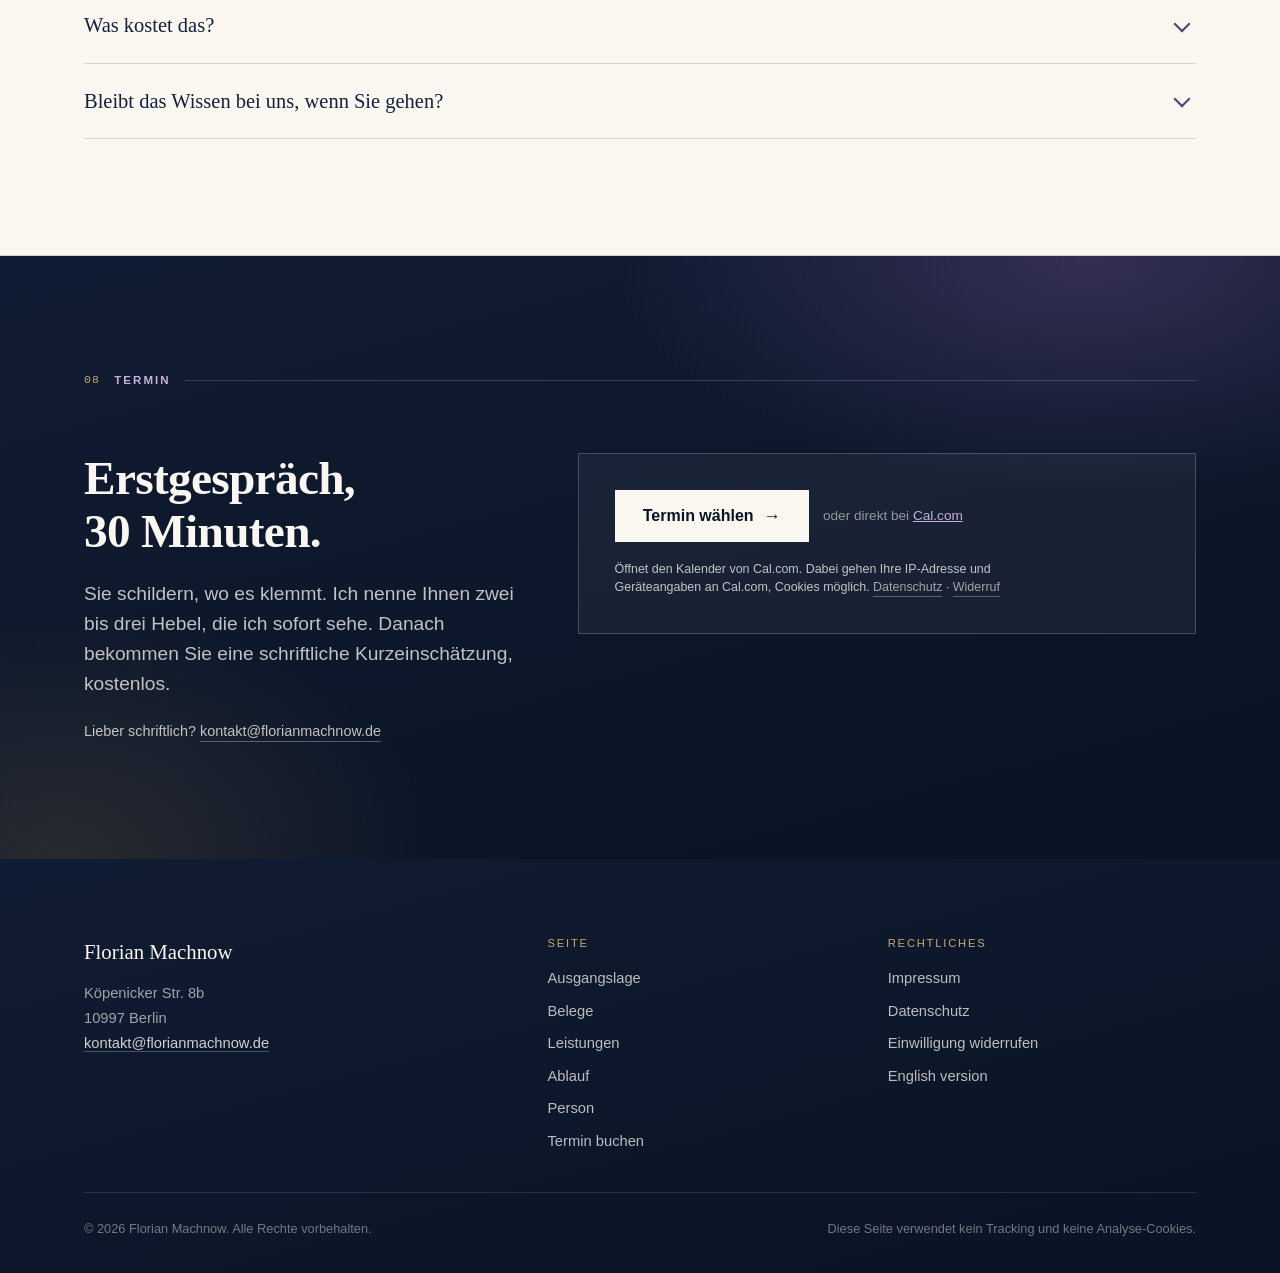
==== commit fe795de4: "fix: Einblendung erst starten, wenn die Seite sichtbar ist Die Animation lief nachweislich, computed" ====
--- a/index.html
+++ b/index.html
@@ -26,7 +26,7 @@
 <link rel="apple-touch-icon" href="/apple-touch-icon.png">
 <link rel="manifest" href="/site.webmanifest">
 <link rel="canonical" href="https://florianmachnow.de/">
-<link rel="stylesheet" href="/assets/css/style.css?v=4">
+<link rel="stylesheet" href="/assets/css/style.css?v=5">
 <noscript><style>
   /* Ohne JavaScript werden die Einblendungen nie ausgeloest.
      Also alles sofort sichtbar zeigen. */
@@ -628,6 +628,6 @@
   </div>
 </footer>
 
-<script src="/assets/js/main.js?v=4" defer></script>
+<script src="/assets/js/main.js?v=5" defer></script>
 </body>
 </html>
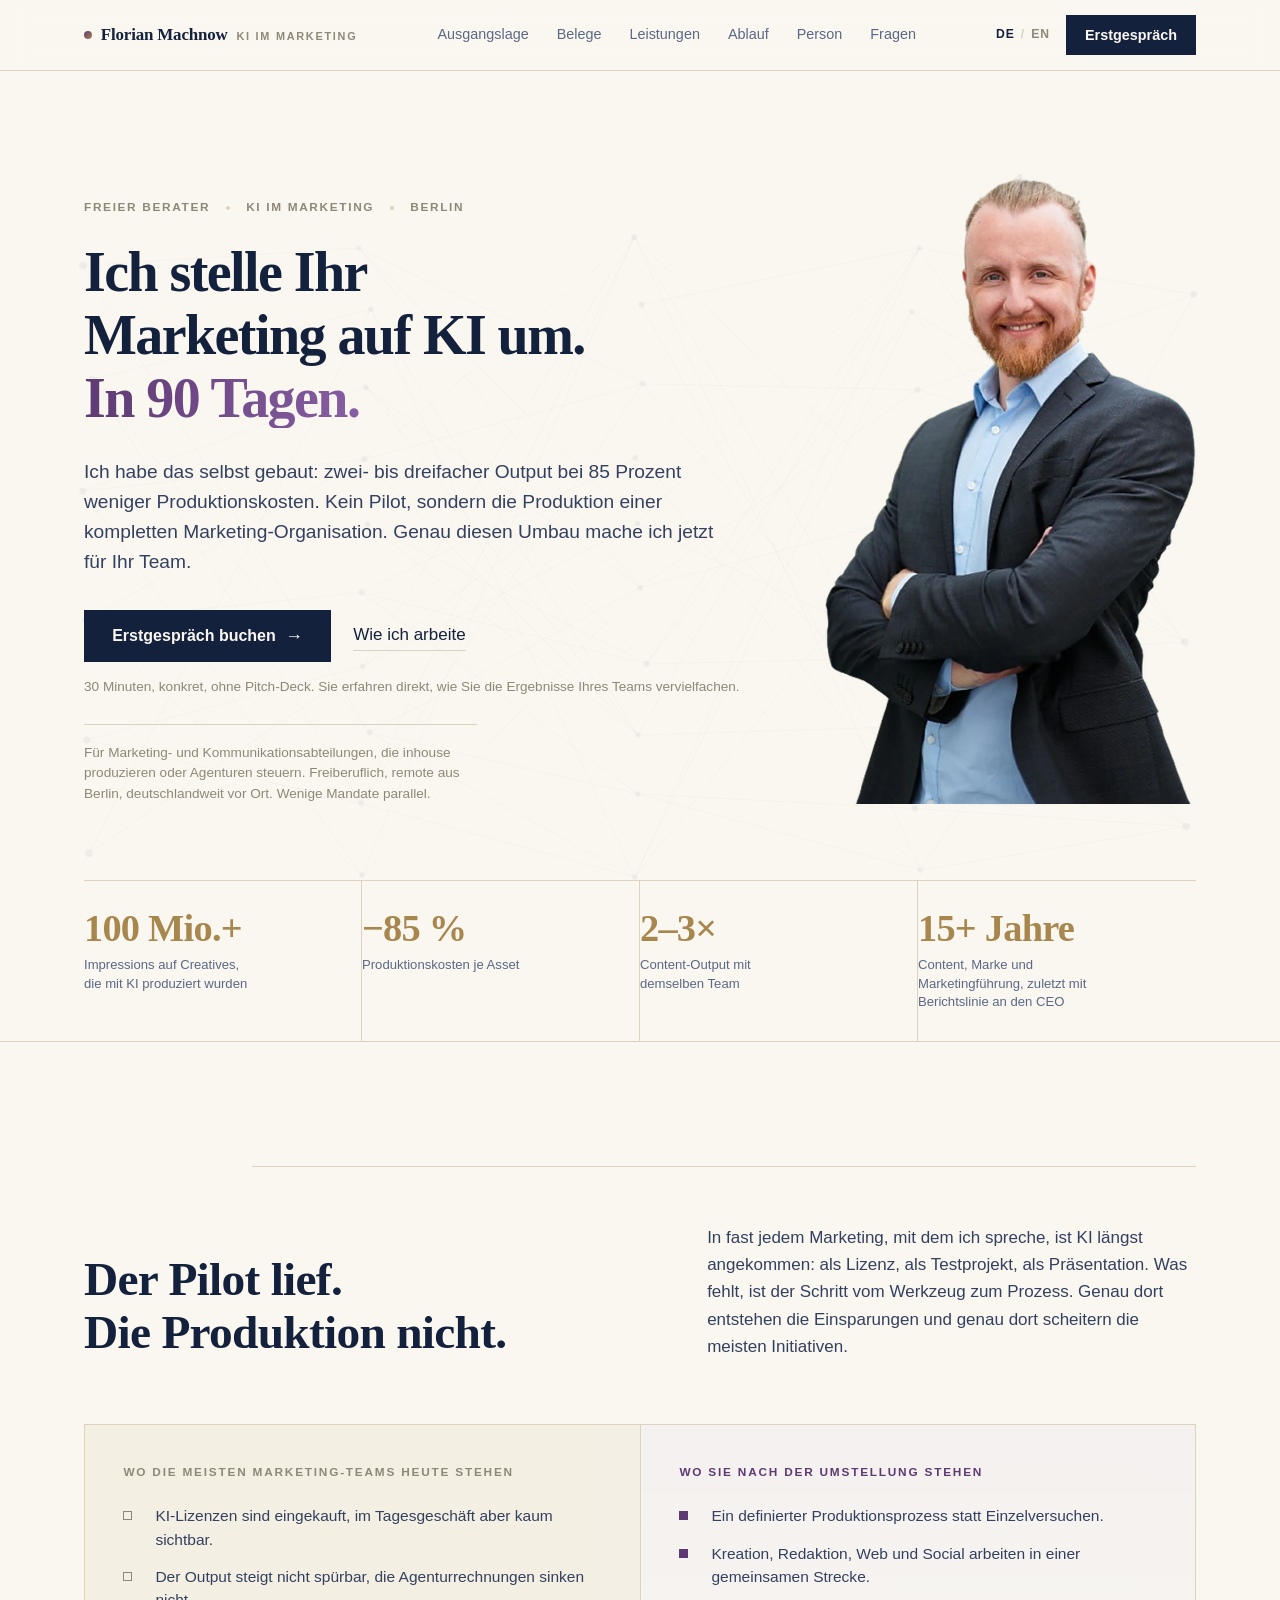
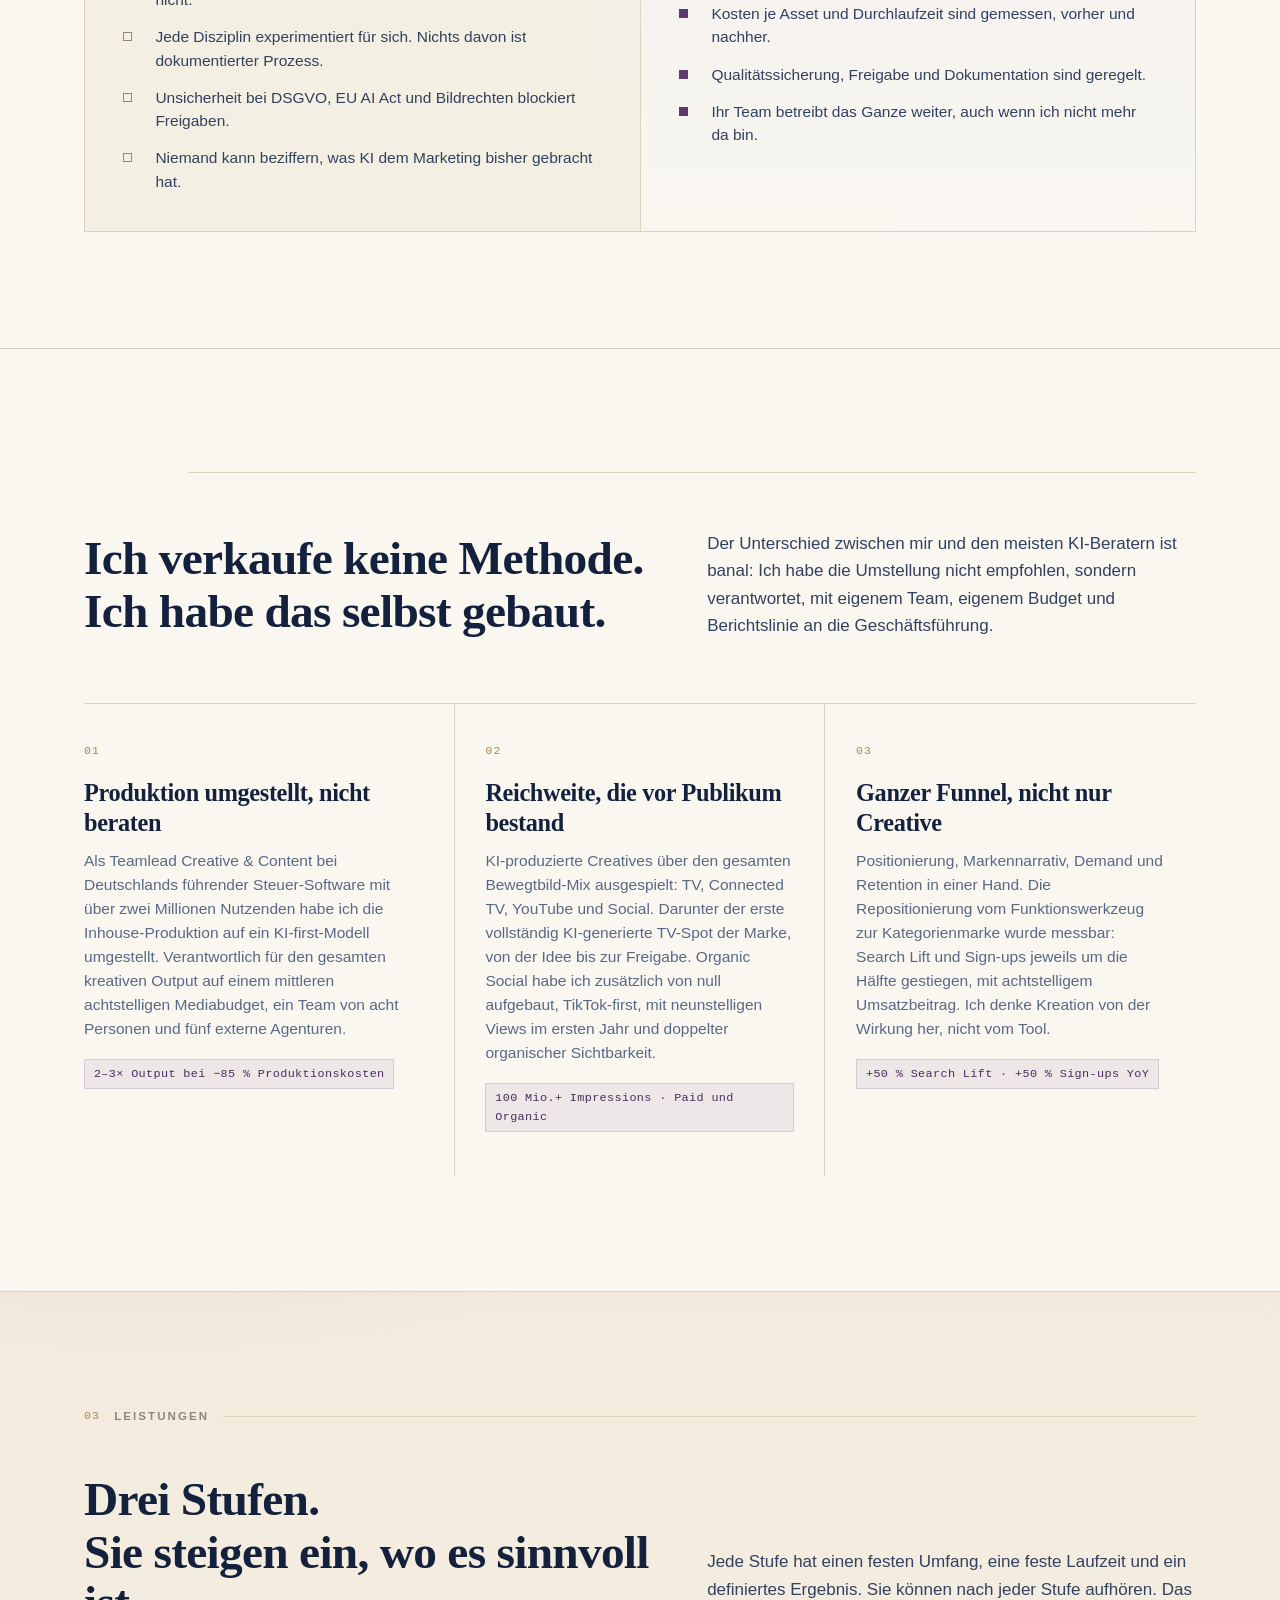
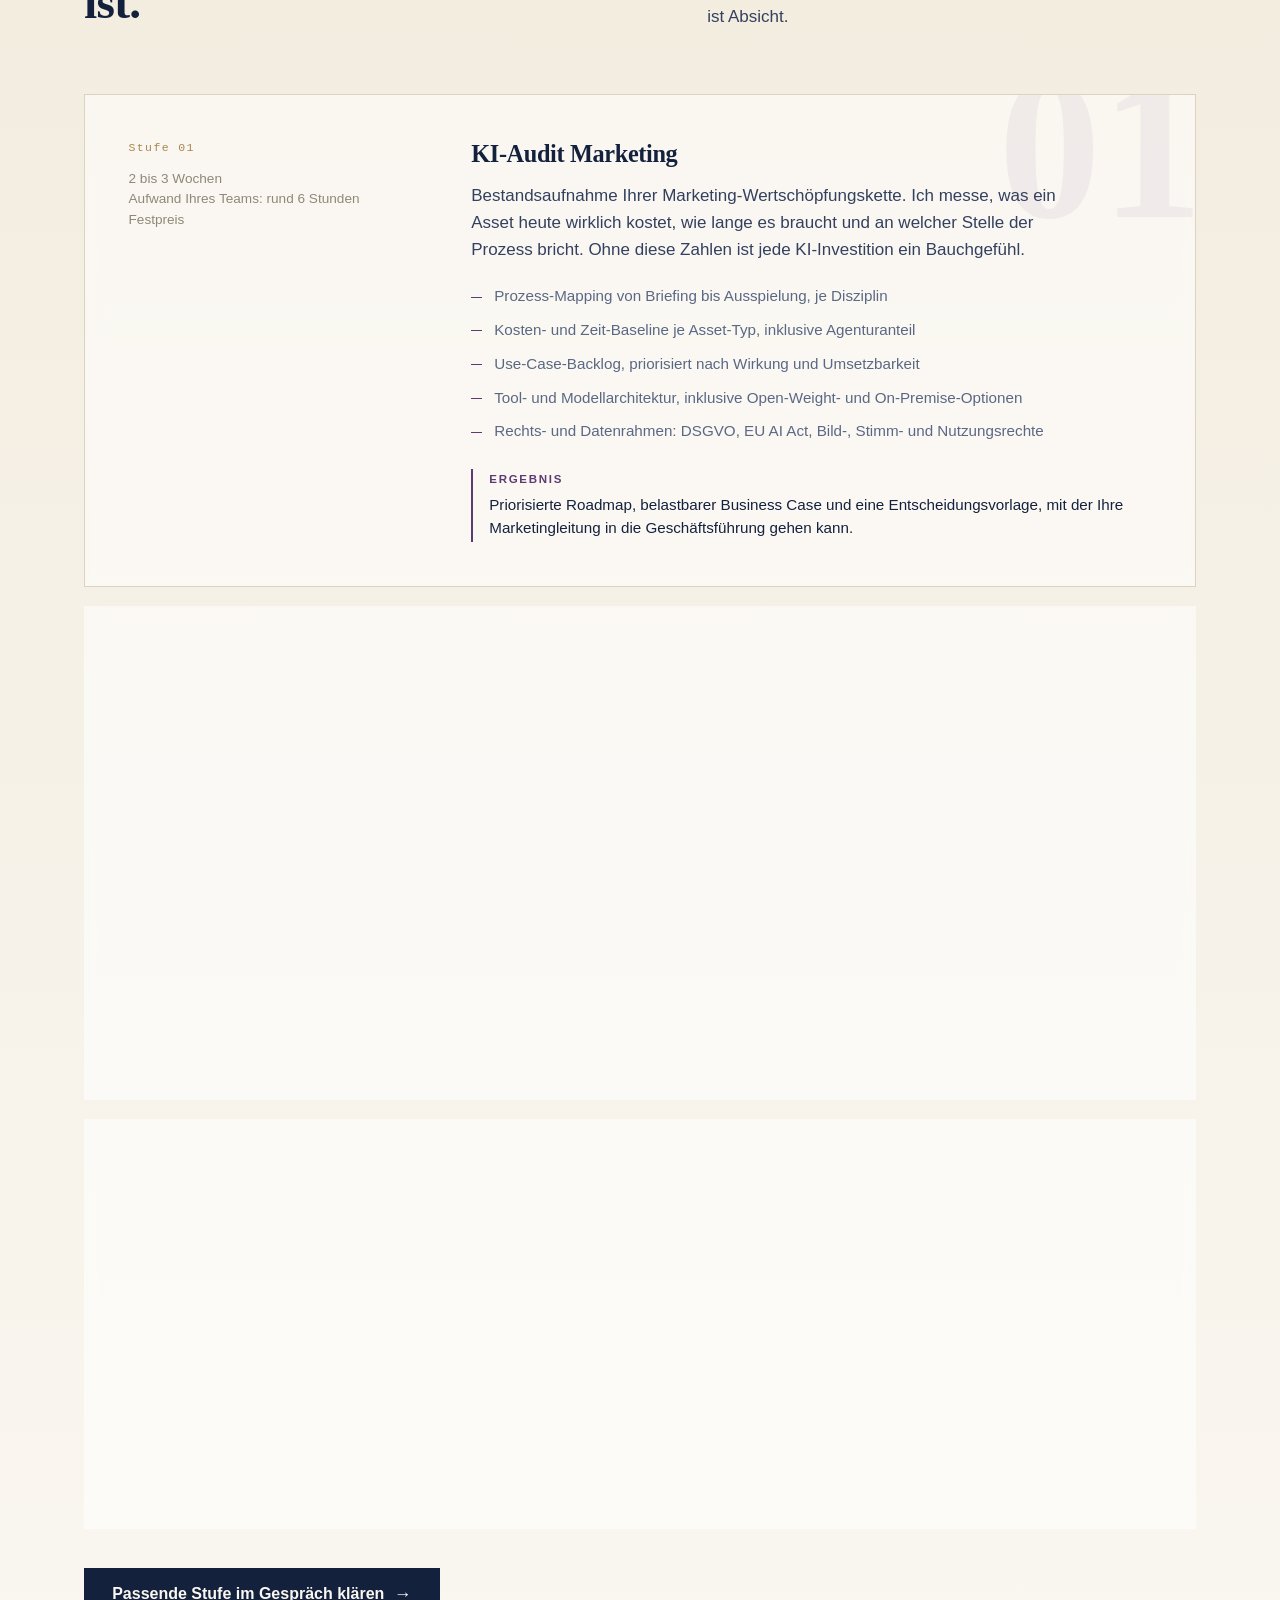
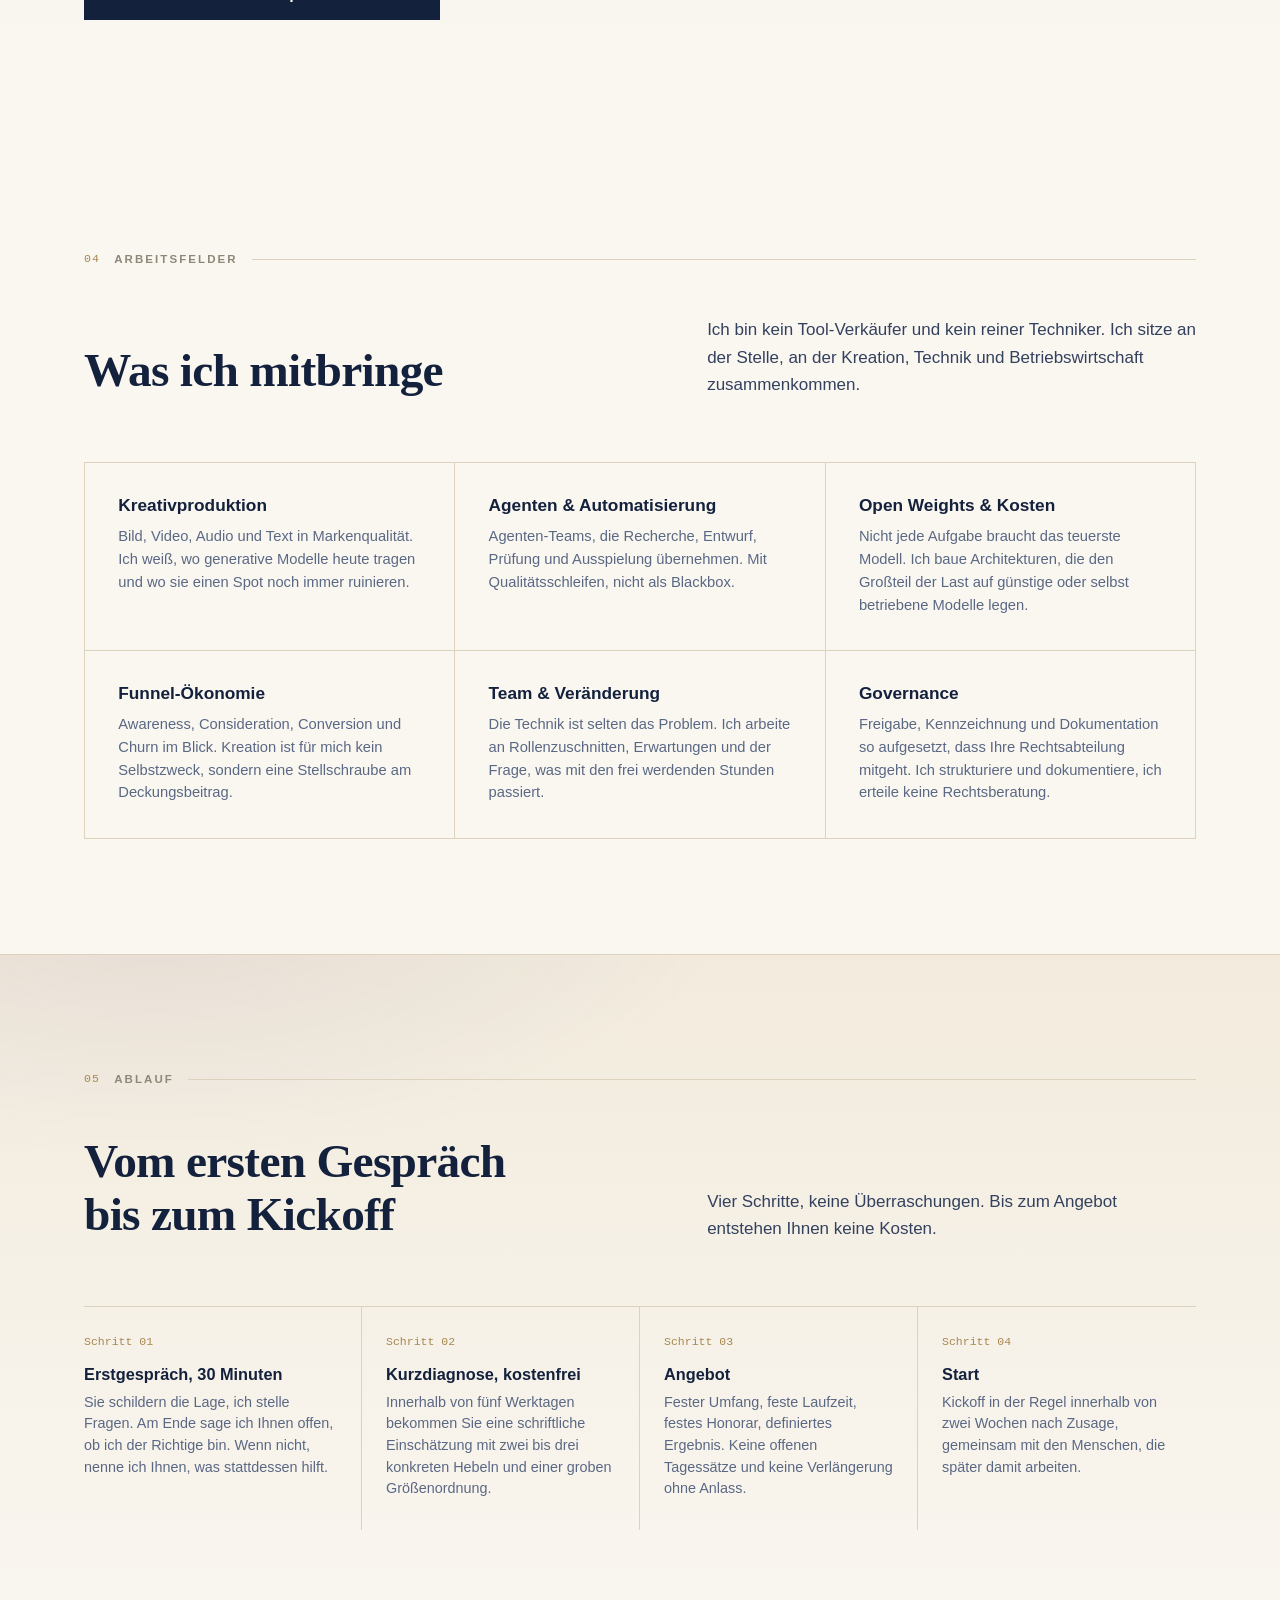
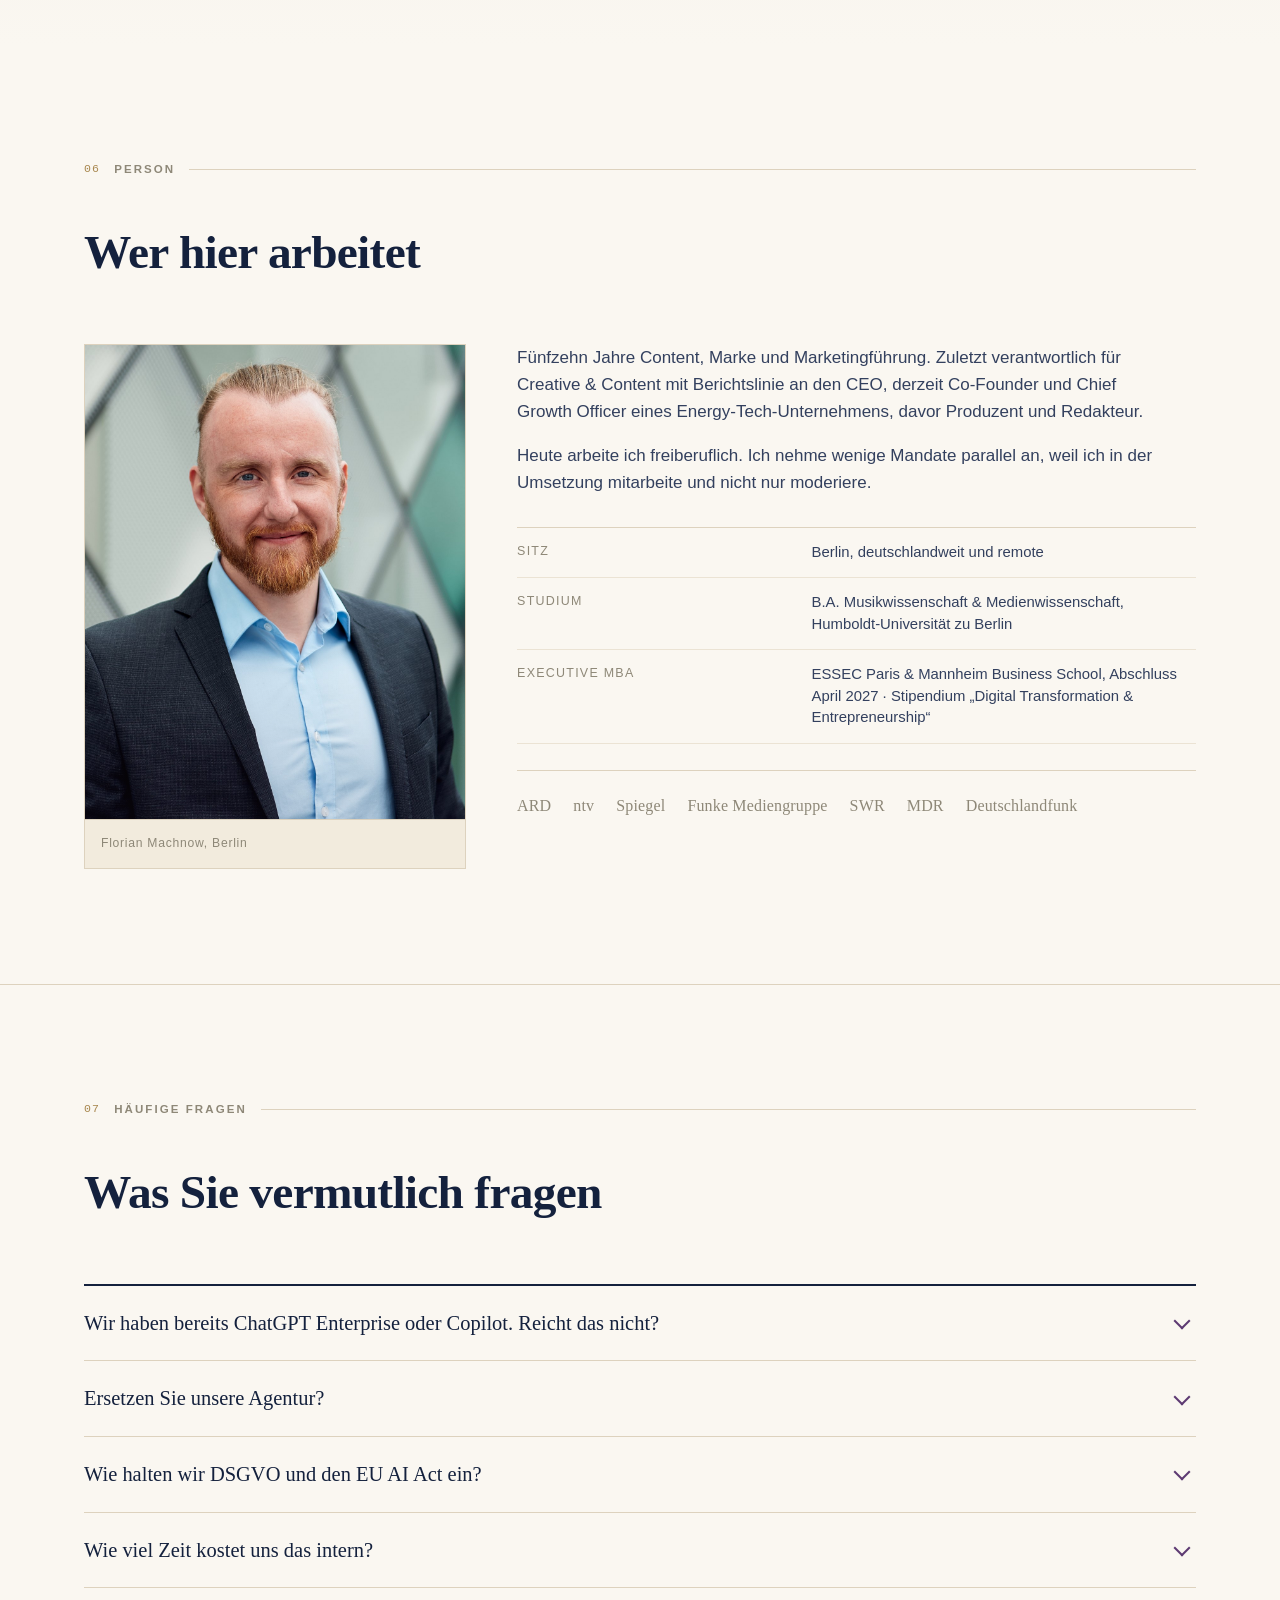
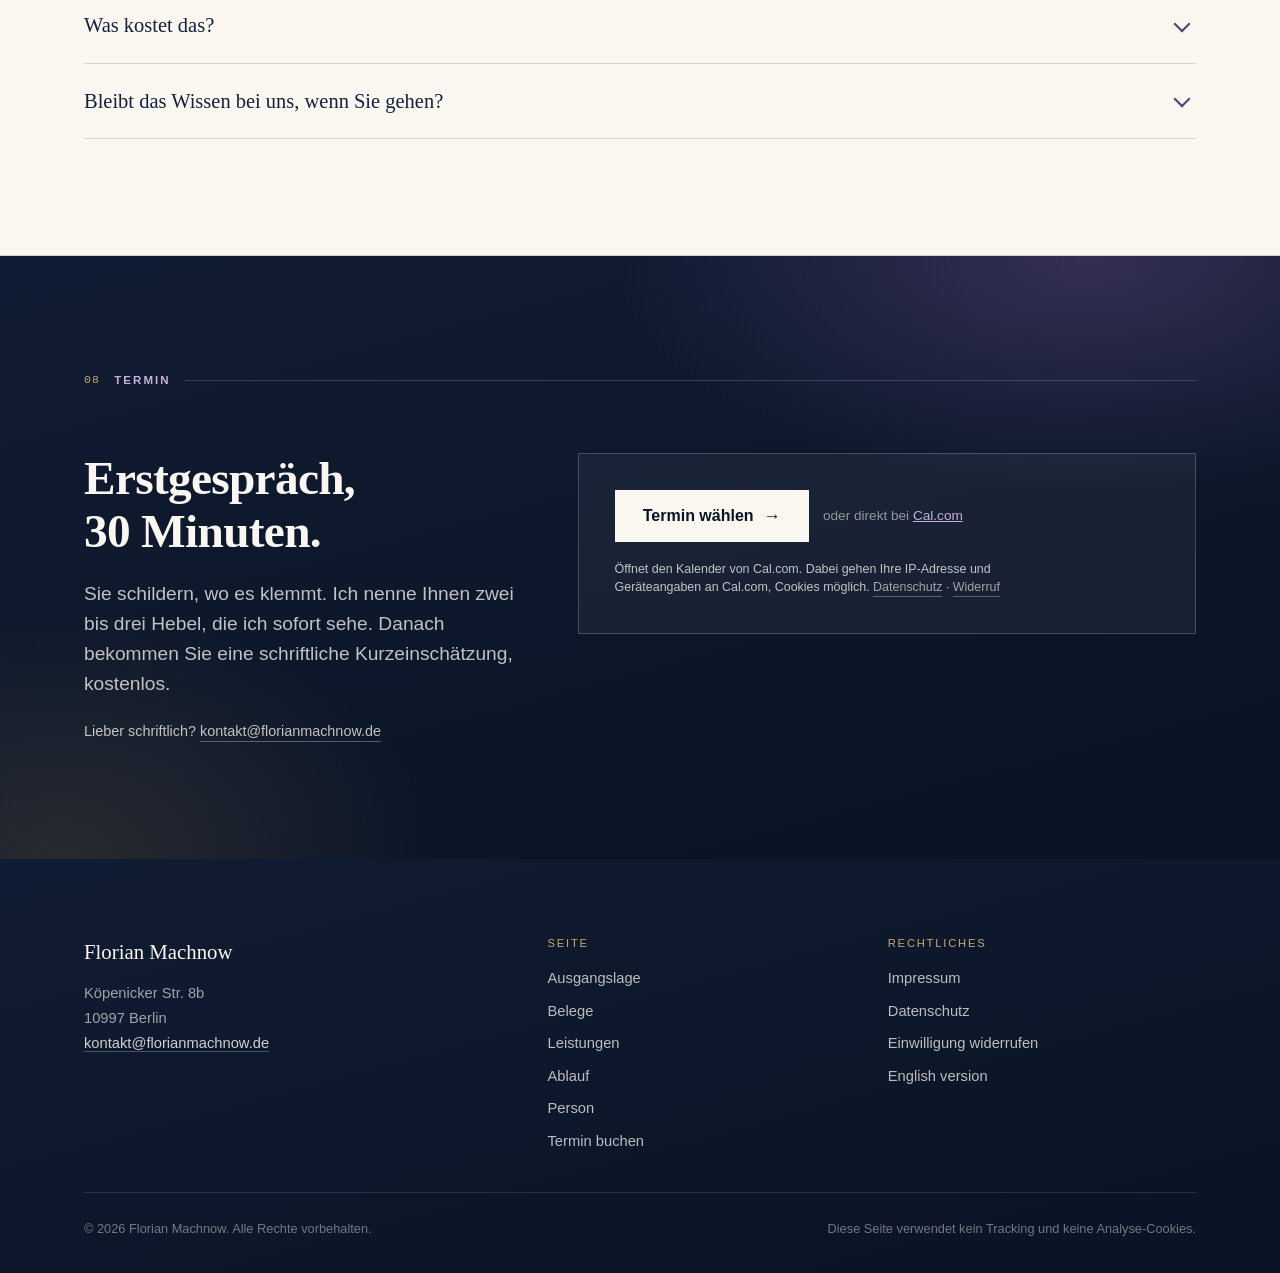
==== commit d0d66ee3: "fix: Notbremse deckte die ganze Seite vorab auf Nach 2,5 Sekunden wurde bedingungslos alles eingeble" ====
--- a/index.html
+++ b/index.html
@@ -26,7 +26,7 @@
 <link rel="apple-touch-icon" href="/apple-touch-icon.png">
 <link rel="manifest" href="/site.webmanifest">
 <link rel="canonical" href="https://florianmachnow.de/">
-<link rel="stylesheet" href="/assets/css/style.css?v=5">
+<link rel="stylesheet" href="/assets/css/style.css?v=6">
 <noscript><style>
   /* Ohne JavaScript werden die Einblendungen nie ausgeloest.
      Also alles sofort sichtbar zeigen. */
@@ -628,6 +628,6 @@
   </div>
 </footer>
 
-<script src="/assets/js/main.js?v=5" defer></script>
+<script src="/assets/js/main.js?v=6" defer></script>
 </body>
 </html>
